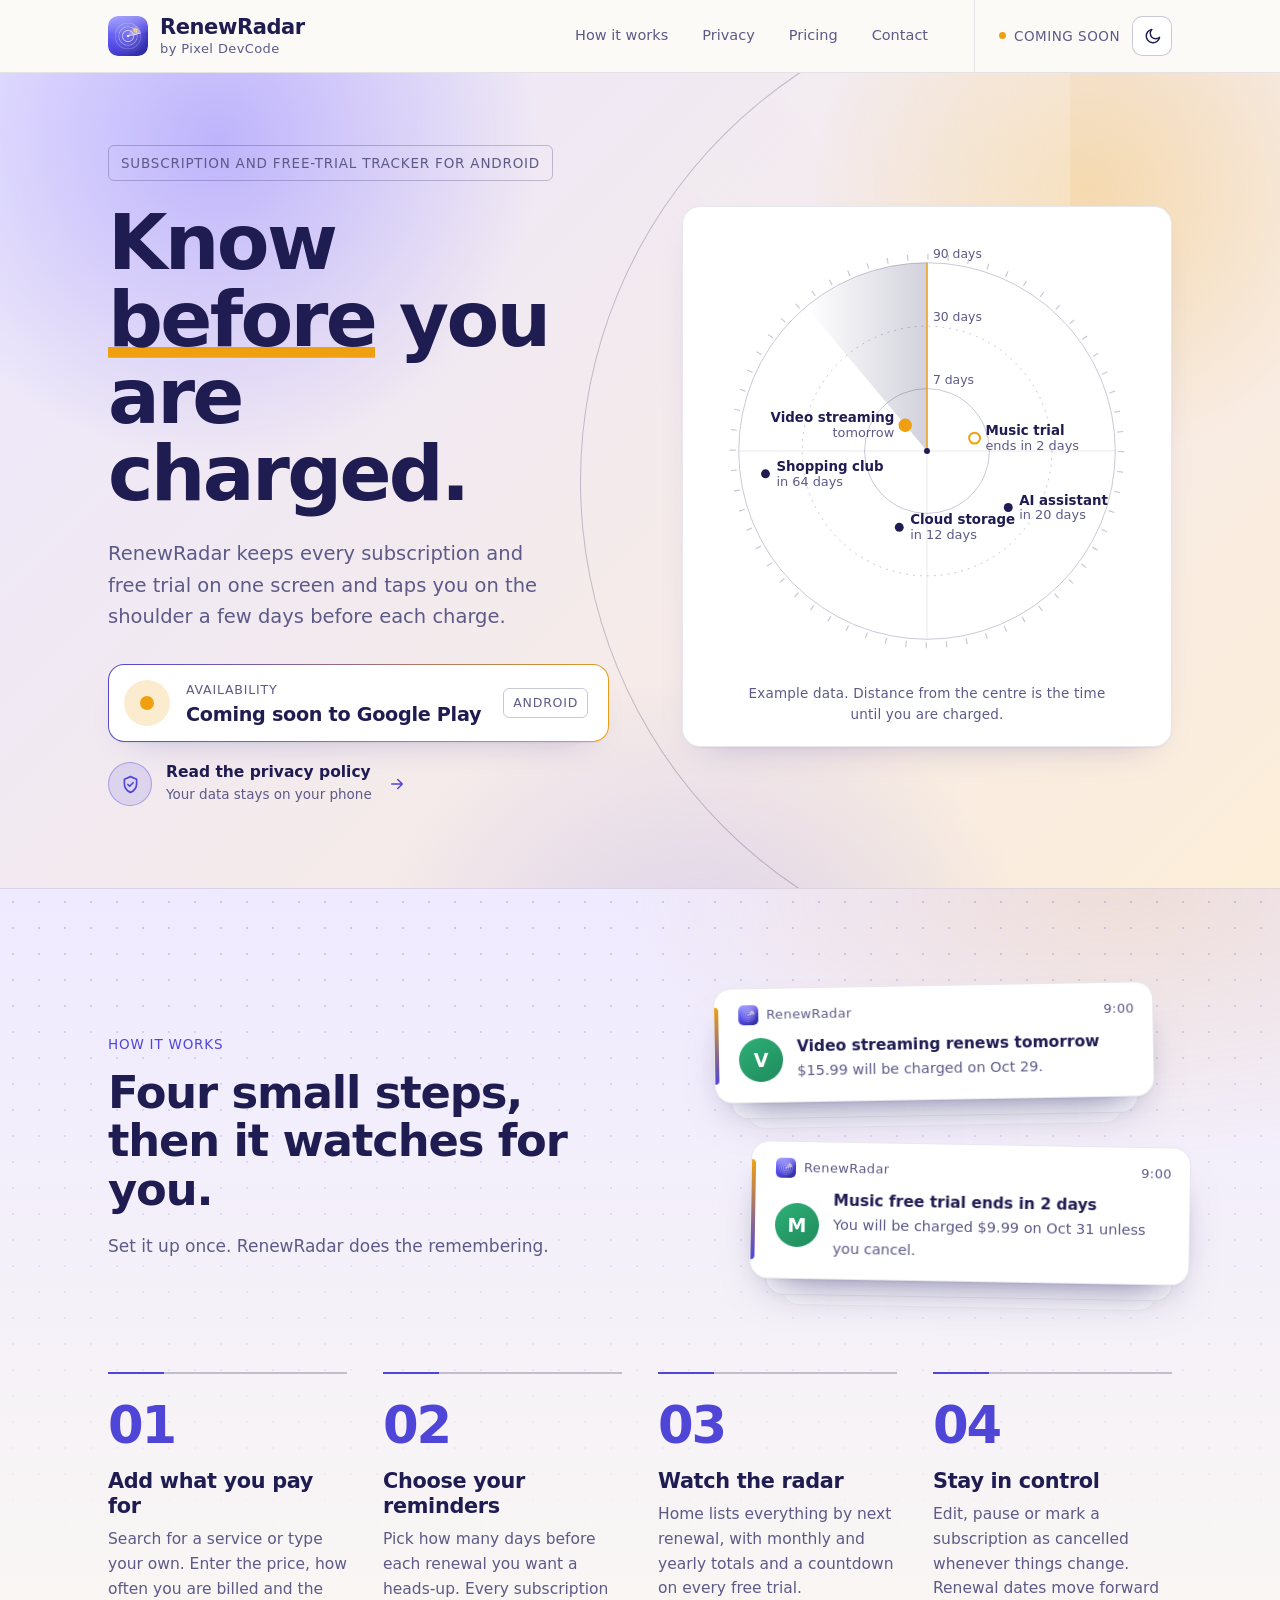
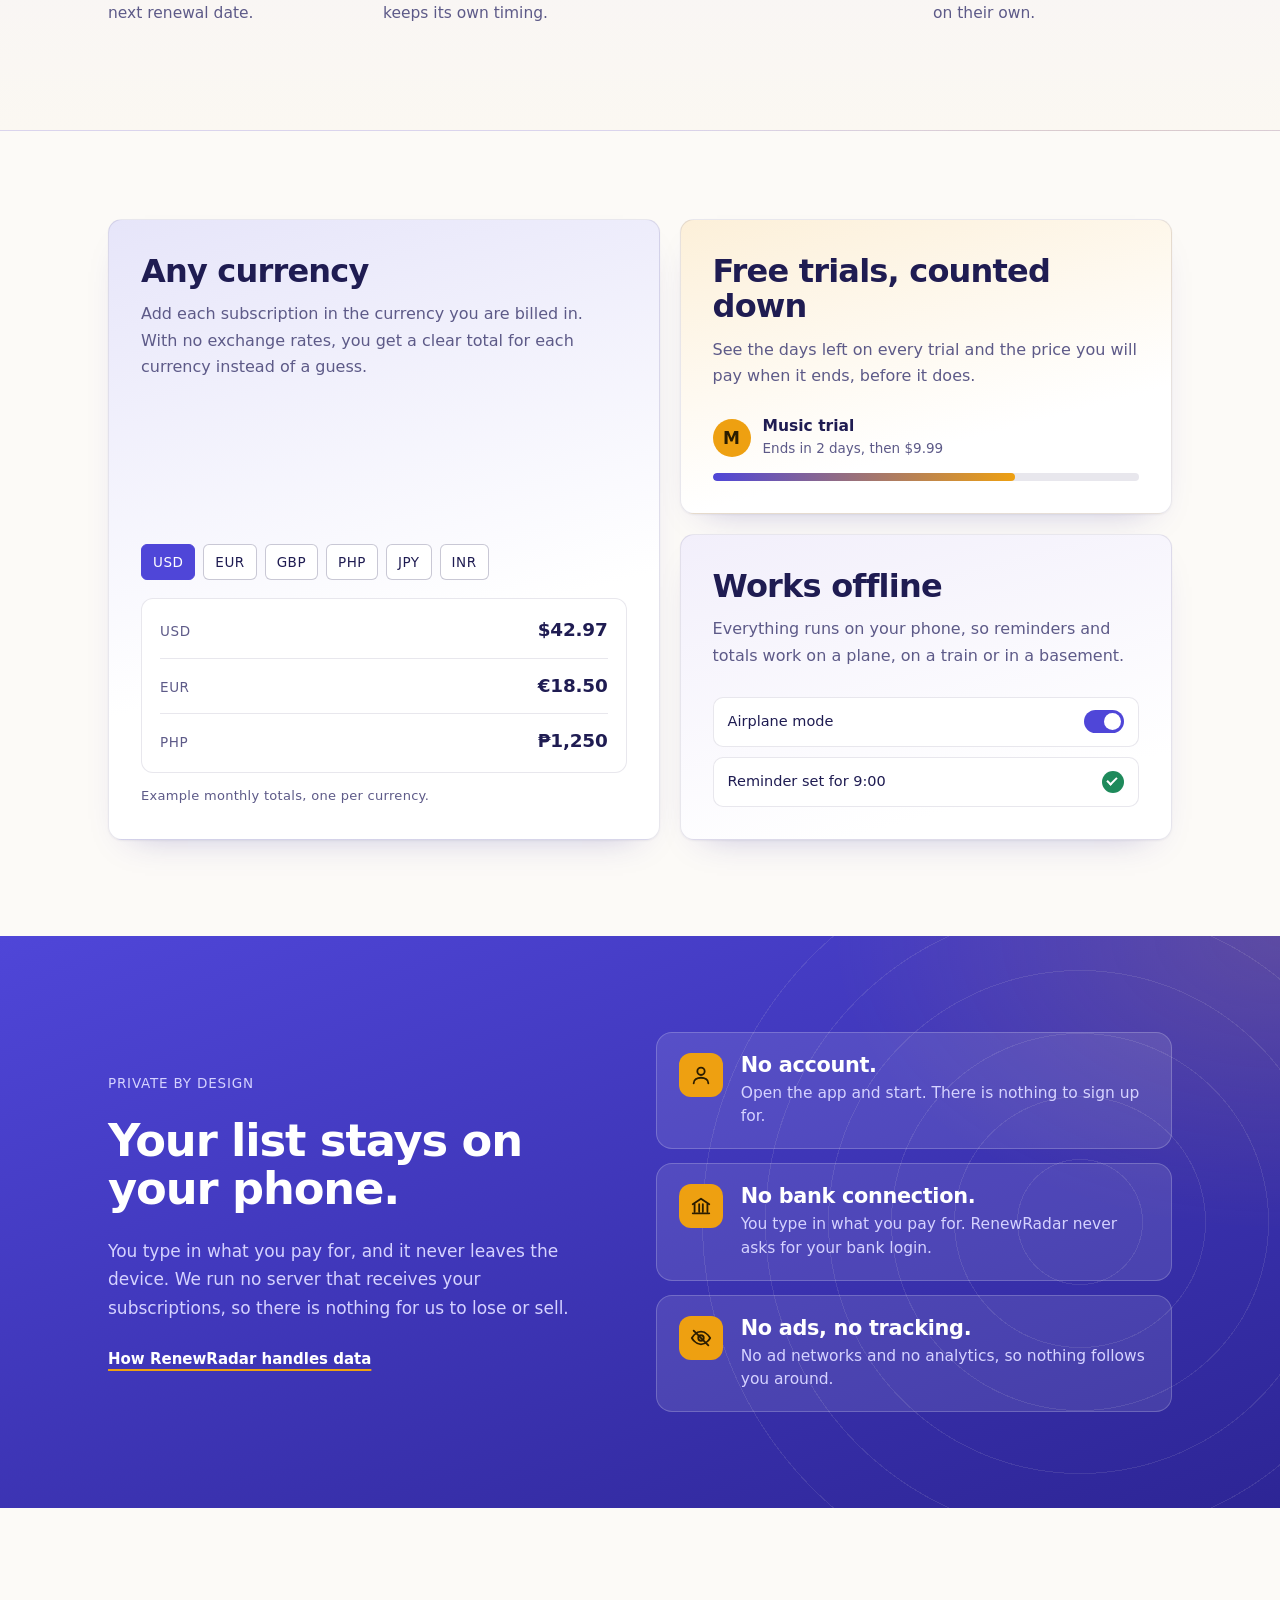
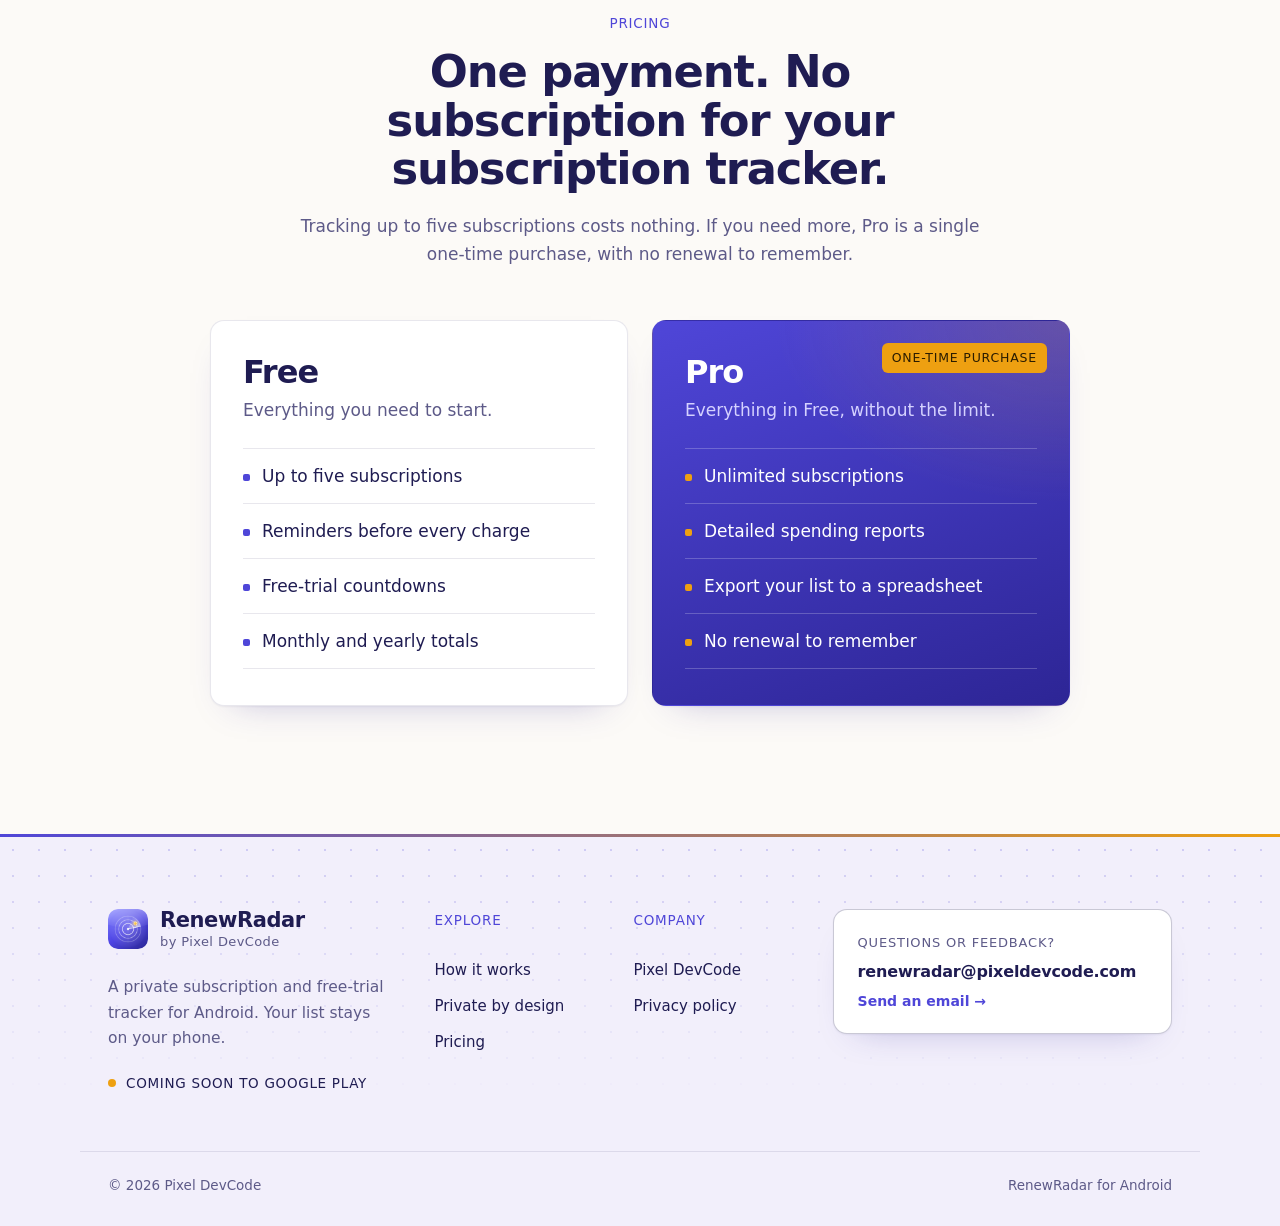
==== index.html @ b7d335cc "Fix mobile layout: shrinkable grid columns, header placement, section padding on phones Co-Authored-" ====
<!doctype html>
<html lang="en">
<head>
  <meta charset="utf-8">
  <meta name="viewport" content="width=device-width, initial-scale=1">
  <title>RenewRadar by Pixel DevCode: know before you are charged</title>
  <meta name="description" content="RenewRadar keeps every subscription and free trial on one screen and reminds you a few days before each charge. No account, no bank connection, no ads.">
  <meta name="theme-color" content="#fcfaf7" media="(prefers-color-scheme: light)">
  <meta name="theme-color" content="#0f0e2b" media="(prefers-color-scheme: dark)">
  <link rel="canonical" href="https://renewradar.pixeldevcode.com/">
  <meta property="og:type" content="website">
  <meta property="og:site_name" content="RenewRadar">
  <meta property="og:locale" content="en_US">
  <meta property="og:title" content="RenewRadar: know before you are charged">
  <meta property="og:description" content="A private subscription and free-trial tracker for Android. Reminders before every charge. No account, no bank connection, no ads.">
  <meta property="og:url" content="https://renewradar.pixeldevcode.com/">
  <meta property="og:image" content="https://renewradar.pixeldevcode.com/og-banner.png">
  <meta property="og:image:type" content="image/png">
  <meta property="og:image:width" content="1200">
  <meta property="og:image:height" content="630">
  <meta property="og:image:alt" content="RenewRadar by Pixel DevCode. Know before you are charged. A private subscription and free-trial tracker for Android.">
  <meta name="twitter:card" content="summary_large_image">
  <meta name="twitter:title" content="RenewRadar: know before you are charged">
  <meta name="twitter:description" content="A private subscription and free-trial tracker for Android. Reminders before every charge. No account, no bank connection, no ads.">
  <meta name="twitter:image" content="https://renewradar.pixeldevcode.com/og-banner.png">
  <meta name="twitter:image:alt" content="RenewRadar by Pixel DevCode. Know before you are charged. A private subscription and free-trial tracker for Android.">
  <link rel="icon" href="icon.png">
  <link rel="preload" href="fonts/bricolage-grotesque.woff2" as="font" type="font/woff2" crossorigin>
  <link rel="preload" href="fonts/inter.woff2" as="font" type="font/woff2" crossorigin>
  <script>try{var t=localStorage.getItem("rr-theme");if(t==="light"||t==="dark")document.documentElement.setAttribute("data-theme",t)}catch(e){}</script>
  <link rel="stylesheet" href="style.css?v=ca2c8fed">
</head>
<body>
  <a class="skip" href="#main">Skip to content</a>

  <header class="top">
    <div class="wrap bar">
      <a class="lockup" href="./" aria-label="RenewRadar by Pixel DevCode, home">
        <img src="icon.png" alt="" width="42" height="42">
        <span class="lockup-text">
          <span class="lockup-name">RenewRadar</span>
          <span class="lockup-by">by Pixel DevCode</span>
        </span>
      </a>
      <nav class="menu" aria-label="Main">
        <a href="#how">How it works</a>
        <a href="#private">Privacy</a>
        <a href="#pricing">Pricing</a>
        <a href="mailto:renewradar@pixeldevcode.com">Contact</a>
      </nav>
      <div class="bar-end">
        <span class="chip-soon"><i></i>Coming soon</span>
        <button class="theme-toggle" type="button" aria-label="Switch to dark theme" data-mode="light"><svg class="i-moon" viewBox="0 0 24 24" aria-hidden="true"><path d="M21 12.8A8.5 8.5 0 1 1 11.2 3 6.6 6.6 0 0 0 21 12.8z"/></svg><svg class="i-sun" viewBox="0 0 24 24" aria-hidden="true"><circle cx="12" cy="12" r="4"/><path d="M12 2v2M12 20v2M4.9 4.9l1.4 1.4M17.7 17.7l1.4 1.4M2 12h2M20 12h2M4.9 19.1l1.4-1.4M17.7 6.3l1.4-1.4"/></svg></button>
      </div>
    </div>
  </header>

  <main id="main">
    <div class="banner">
      <div class="aurora" aria-hidden="true"><i></i><i></i><i></i><i></i></div>
      <section class="hero wrap">
      <div class="hero-copy">
        <p class="eyebrow rise" style="--i:0">Subscription and free-trial tracker for Android</p>
        <h1 class="rise" style="--i:1">Know <span class="mark">before</span> you are charged.</h1>
        <p class="lede rise" style="--i:2">RenewRadar keeps every subscription and free trial on one screen and taps you on the shoulder a few days before each charge.</p>
        <div class="cta rise" style="--i:3">
          <div class="avail">
            <span class="beacon" aria-hidden="true"><i></i></span>
            <div>
              <p class="avail-label">Availability</p>
              <p class="avail-main">Coming soon to Google Play</p>
            </div>
            <span class="avail-os">Android</span>
          </div>
          <a class="policy-link" href="privacy.html"><span class="pl-ico" aria-hidden="true"><svg viewBox="0 0 24 24"><path d="M12 3l7 3v5c0 4.5-3 8.2-7 10-4-1.8-7-5.5-7-10V6l7-3z"/><path d="M9 12l2 2 4-4"/></svg></span><span class="pl-text"><b>Read the privacy policy</b><small>Your data stays on your phone</small></span><svg class="pl-go" viewBox="0 0 24 24" aria-hidden="true"><path d="M5 12h14M13 6l6 6-6 6"/></svg></a>
        </div>
      </div>
      <figure class="radar rise" style="--i:2">
        <svg viewBox="0 0 440 440" role="img" aria-label="A radar diagram with five example subscriptions. The closer a subscription sits to the centre, the sooner it is charged.">
          <defs>
            <linearGradient id="wedge" gradientUnits="userSpaceOnUse" x1="220" y1="100" x2="98" y2="100">
              <stop offset="0" class="wedge-a"/>
              <stop offset="1" class="wedge-b"/>
            </linearGradient>
          </defs>

          <circle class="ticks" cx="220" cy="220" r="196"/>
          <circle class="ring" cx="220" cy="220" r="190"/>
          <circle class="ring dash" cx="220" cy="220" r="126"/>
          <circle class="ring" cx="220" cy="220" r="63"/>
          <line class="axis" x1="220" y1="30" x2="220" y2="410"/>
          <line class="axis" x1="30" y1="220" x2="410" y2="220"/>

          <g aria-hidden="true">
            <text class="scale" x="226" y="152">7 days</text>
            <text class="scale" x="226" y="89">30 days</text>
            <text class="scale" x="226" y="25">90 days</text>
          </g>

          <g class="sweep" aria-hidden="true">
            <path d="M220 220 L220 30 A190 190 0 0 0 97.9 74.5 Z" fill="url(#wedge)"/>
            <line class="sweep-line" x1="220" y1="220" x2="220" y2="30"/>
          </g>

          <circle class="dot" cx="220" cy="220" r="3"/>

          <g aria-hidden="true">
            <circle class="halo" cx="198" cy="194" r="6"/>
            <circle class="dot hot" cx="198" cy="194" r="6"/>
            <text class="name" x="187" y="191" text-anchor="end">Video streaming</text>
            <text class="when" x="187" y="206" text-anchor="end">tomorrow</text>

            <circle class="dot trial" cx="268" cy="207" r="5.5"/>
            <text class="name" x="279" y="204">Music trial</text>
            <text class="when" x="279" y="219">ends in 2 days</text>

            <circle class="dot" cx="192" cy="297" r="4.5"/>
            <text class="name" x="203" y="294">Cloud storage</text>
            <text class="when" x="203" y="309">in 12 days</text>

            <circle class="dot" cx="302" cy="277" r="4.5"/>
            <text class="name" x="313" y="274">AI assistant</text>
            <text class="when" x="313" y="289">in 20 days</text>

            <circle class="dot" cx="57" cy="243" r="4.5"/>
            <text class="name" x="68" y="240">Shopping club</text>
            <text class="when" x="68" y="255">in 64 days</text>
          </g>
        </svg>
        <figcaption>Example data. Distance from the centre is the time until you are charged.</figcaption>
      </figure>
    </section>
    </div>

    <section id="how" class="how">
      <div class="wrap">
        <div class="how-head">
          <div class="how-copy">
          <p class="kicker">How it works</p>
          <h2>Four small steps, then it watches for you.</h2>
          <p class="how-sub">Set it up once. RenewRadar does the remembering.</p>
        </div>
          <div class="notif-stack">
            <div class="notif notif-left rise" style="--i:4" role="group" aria-label="Example reminder">
          <div class="n-back n-back-2" aria-hidden="true"></div>
          <div class="n-back n-back-1" aria-hidden="true"></div>
          <aside class="n-front">
            <div class="n-top"><img src="icon.png" alt="" width="20" height="20"><span>RenewRadar</span><span class="n-when">9:00</span></div>
            <div class="n-main">
              <span class="n-av" aria-hidden="true">V</span>
              <div>
                <p class="n-title">Video streaming renews tomorrow</p>
                <p class="n-body">$15.99 will be charged on Oct 29.</p>
              </div>
            </div>
          </aside>
        </div>
            <div class="notif notif-right rise" style="--i:5" role="group" aria-label="Example reminder">
          <div class="n-back n-back-2" aria-hidden="true"></div>
          <div class="n-back n-back-1" aria-hidden="true"></div>
          <aside class="n-front">
            <div class="n-top"><img src="icon.png" alt="" width="20" height="20"><span>RenewRadar</span><span class="n-when">9:00</span></div>
            <div class="n-main">
              <span class="n-av n-av-trial" aria-hidden="true">M</span>
              <div>
                <p class="n-title">Music free trial ends in 2 days</p>
                <p class="n-body">You will be charged $9.99 on Oct 31 unless you cancel.</p>
              </div>
            </div>
          </aside>
        </div>
          </div>
        </div>
        <ol class="stepper">
          <li>
            <span class="no">01</span>
            <h3>Add what you pay for</h3>
            <p>Search for a service or type your own. Enter the price, how often you are billed and the next renewal date.</p>
          </li>
          <li>
            <span class="no">02</span>
            <h3>Choose your reminders</h3>
            <p>Pick how many days before each renewal you want a heads-up. Every subscription keeps its own timing.</p>
          </li>
          <li>
            <span class="no">03</span>
            <h3>Watch the radar</h3>
            <p>Home lists everything by next renewal, with monthly and yearly totals and a countdown on every free trial.</p>
          </li>
          <li>
            <span class="no">04</span>
            <h3>Stay in control</h3>
            <p>Edit, pause or mark a subscription as cancelled whenever things change. Renewal dates move forward on their own.</p>
          </li>
        </ol>
      </div>
    </section>

    <section class="facts wrap" aria-label="Good to know">
      <article class="tile tile-currency">
        <h3>Any currency</h3>
        <p>Add each subscription in the currency you are billed in. With no exchange rates, you get a clear total for each currency instead of a guess.</p>
        <div class="vis" aria-hidden="true">
          <div class="chips"><span>USD</span><span>EUR</span><span>GBP</span><span>PHP</span><span>JPY</span><span>INR</span></div>
          <ul class="mini">
            <li><span>USD</span><b>$42.97</b></li>
            <li><span>EUR</span><b>&euro;18.50</b></li>
            <li><span>PHP</span><b>&#8369;1,250</b></li>
          </ul>
          <p class="cap">Example monthly totals, one per currency.</p>
        </div>
      </article>
      <article class="tile tile-trial">
        <h3>Free trials, counted down</h3>
        <p>See the days left on every trial and the price you will pay when it ends, before it does.</p>
        <div class="vis" aria-hidden="true">
          <div class="trial-row"><span class="initial">M</span><div><b>Music trial</b><small>Ends in 2 days, then $9.99</small></div></div>
          <div class="meter"><i style="--p:71%"></i></div>
        </div>
      </article>
      <article class="tile tile-offline">
        <h3>Works offline</h3>
        <p>Everything runs on your phone, so reminders and totals work on a plane, on a train or in a basement.</p>
        <div class="vis" aria-hidden="true">
          <div class="toggle-row"><span>Airplane mode</span><i class="switch"></i></div>
          <div class="toggle-row"><span>Reminder set for 9:00</span><i class="tick"></i></div>
        </div>
      </article>
    </section>

    <section id="private" class="band">
      <div class="wrap band-grid">
        <div class="band-copy">
          <p class="kicker">Private by design</p>
          <h2>Your list stays on your phone.</h2>
          <p>You type in what you pay for, and it never leaves the device. We run no server that receives your subscriptions, so there is nothing for us to lose or sell.</p>
          <a class="text-link" href="privacy.html">How RenewRadar handles data</a>
        </div>
        <ul class="nos">
          <li>
            <span class="ico" aria-hidden="true"><svg viewBox="0 0 24 24"><circle cx="12" cy="8" r="4"/><path d="M4 21c0-4 4-6 8-6s8 2 8 6"/></svg></span>
            <div><strong>No account.</strong><span>Open the app and start. There is nothing to sign up for.</span></div>
          </li>
          <li>
            <span class="ico" aria-hidden="true"><svg viewBox="0 0 24 24"><path d="M3 10l9-6 9 6"/><path d="M5 10v8M10 10v8M14 10v8M19 10v8M3 20h18"/></svg></span>
            <div><strong>No bank connection.</strong><span>You type in what you pay for. RenewRadar never asks for your bank login.</span></div>
          </li>
          <li>
            <span class="ico" aria-hidden="true"><svg viewBox="0 0 24 24"><path d="M2 12s4-7 10-7 10 7 10 7-4 7-10 7S2 12 2 12z"/><circle cx="12" cy="12" r="3"/><path d="M4 4l16 16"/></svg></span>
            <div><strong>No ads, no tracking.</strong><span>No ad networks and no analytics, so nothing follows you around.</span></div>
          </li>
        </ul>
      </div>
    </section>


    <section id="pricing" class="pricing wrap">
      <div class="pricing-head">
        <p class="kicker">Pricing</p>
        <h2>One payment. No subscription for your subscription tracker.</h2>
        <p>Tracking up to five subscriptions costs nothing. If you need more, Pro is a single one-time purchase, with no renewal to remember.</p>
      </div>
      <div class="plans">
        <article class="plan">
          <p class="plan-name">Free</p>
          <p class="plan-line">Everything you need to start.</p>
          <ul>
            <li>Up to five subscriptions</li>
            <li>Reminders before every charge</li>
            <li>Free-trial countdowns</li>
            <li>Monthly and yearly totals</li>
          </ul>
        </article>
        <article class="plan plan-pro">
          <span class="tag">One-time purchase</span>
          <p class="plan-name">Pro</p>
          <p class="plan-line">Everything in Free, without the limit.</p>
          <ul>
            <li>Unlimited subscriptions</li>
            <li>Detailed spending reports</li>
            <li>Export your list to a spreadsheet</li>
            <li>No renewal to remember</li>
          </ul>
        </article>
      </div>
    </section>
  </main>

  <footer class="foot">
    <div class="wrap foot-grid">
      <div class="foot-brand">
        <a class="lockup" href="./" aria-label="RenewRadar by Pixel DevCode, home">
          <img src="icon.png" alt="" width="42" height="42">
          <span class="lockup-text">
            <span class="lockup-name">RenewRadar</span>
            <span class="lockup-by">by Pixel DevCode</span>
          </span>
        </a>
        <p>A private subscription and free-trial tracker for Android. Your list stays on your phone.</p>
        <span class="foot-status"><i></i>Coming soon to Google Play</span>
      </div>
      <nav aria-label="Explore">
        <p class="foot-h">Explore</p>
        <a href="#how">How it works</a>
        <a href="#private">Private by design</a>
        <a href="#pricing">Pricing</a>
      </nav>
      <nav aria-label="Company">
        <p class="foot-h">Company</p>
        <a href="https://pixeldevcode.com">Pixel DevCode</a>
        <a href="privacy.html">Privacy policy</a>
      </nav>
      <a class="foot-card" href="mailto:renewradar@pixeldevcode.com">
        <span class="fc-label">Questions or feedback?</span>
        <span class="fc-mail">renewradar@pixeldevcode.com</span>
        <span class="fc-go">Send an email &rarr;</span>
      </a>
    </div>
    <div class="wrap foot-base">
      <span class="copy">&copy; 2026 <a href="https://pixeldevcode.com">Pixel DevCode</a></span>
      <span class="copy">RenewRadar for Android</span>
    </div>
  </footer>
  <script src="theme.js?v=a41bbf40" defer></script>
</body>
</html>
---- style.css ----
@font-face {
  font-family: 'Bricolage Grotesque';
  src: url('fonts/bricolage-grotesque.woff2') format('woff2');
  font-weight: 200 800;
  font-style: normal;
  font-display: swap;
}

@font-face {
  font-family: 'Inter';
  src: url('fonts/inter.woff2') format('woff2');
  font-weight: 100 900;
  font-style: normal;
  font-display: swap;
}

/* Light is the default. Dark follows the system unless the visitor picks a theme. */
:root {
  color-scheme: light;
  --paper: #fcfaf7;
  --paper-2: #f2effb;
  --card: #ffffff;
  --ink: #1f1c52;
  --ink-2: #5d5a88;
  --rule: rgba(31, 28, 82, 0.1);
  --rule-strong: rgba(31, 28, 82, 0.24);
  --brand: #4f46d8;
  --brand-ink: #ffffff;
  --blip: #eea011;
  --hero-a: #ebe7ff;
  --hero-b: #fdeed9;
  --how-a: #efeaff;
  --how-b: #fbf8f2;
  --how-dot: rgba(79, 70, 216, 0.22);
  --how-glow: rgba(238, 160, 17, 0.16);
  --foot-a: #f1edff;
  --foot-b: #ffe6c4;
  --foot-ink: #1f1c52;
  --foot-muted: #5d5a88;
  --foot-rule: rgba(31, 28, 82, 0.18);
  --foot-ring: rgba(31, 28, 82, 0.08);
  --foot-glow: rgba(238, 160, 17, 0.22);
  --band-a: #4f46d8;
  --band-b: #2d2595;
  --band-ink: #ffffff;
  --band-muted: #d5d2ff;
  --shadow: 0 1px 2px rgba(28, 26, 79, 0.05), 0 16px 36px -24px rgba(45, 37, 149, 0.35);

  --display: 'Bricolage Grotesque', 'Segoe UI', system-ui, sans-serif;
  --sans: 'Inter', 'Segoe UI', system-ui, sans-serif;
  --mono: 'Inter', 'Segoe UI', system-ui, sans-serif;
  --code: ui-monospace, 'SFMono-Regular', Menlo, Consolas, monospace;
}

:root[data-theme='dark'] {
  color-scheme: dark;
  --paper: #0f0e2b;
  --paper-2: #151338;
  --card: #1a1850;
  --ink: #eeedff;
  --ink-2: #b4b2e0;
  --rule: rgba(238, 237, 255, 0.12);
  --rule-strong: rgba(238, 237, 255, 0.3);
  --brand: #9a91ff;
  --brand-ink: #13104f;
  --blip: #f3b230;
  --hero-a: #1d1a73;
  --hero-b: #0f0d45;
  --how-a: #1a1760;
  --how-b: #110f38;
  --how-dot: rgba(154, 145, 255, 0.24);
  --how-glow: rgba(243, 178, 48, 0.12);
  --foot-a: #14114a;
  --foot-b: #0a0926;
  --foot-ink: #ffffff;
  --foot-muted: #cfccfb;
  --foot-rule: rgba(255, 255, 255, 0.2);
  --foot-ring: rgba(255, 255, 255, 0.07);
  --foot-glow: rgba(154, 145, 255, 0.2);
  --band-a: #3f35c4;
  --band-b: #1a1468;
  --band-ink: #ffffff;
  --band-muted: #cfccfb;
  --shadow: 0 1px 2px rgba(0, 0, 0, 0.3), 0 16px 36px -24px rgba(0, 0, 0, 0.7);
}

@media (prefers-color-scheme: dark) {
  :root:not([data-theme='light']) {
    color-scheme: dark;
    --paper: #0f0e2b;
    --paper-2: #151338;
    --card: #1a1850;
    --ink: #eeedff;
    --ink-2: #b4b2e0;
    --rule: rgba(238, 237, 255, 0.12);
    --rule-strong: rgba(238, 237, 255, 0.3);
    --brand: #9a91ff;
    --brand-ink: #13104f;
    --blip: #f3b230;
    --hero-a: #1d1a73;
    --hero-b: #0f0d45;
    --how-a: #1a1760;
  --how-b: #110f38;
  --how-dot: rgba(154, 145, 255, 0.24);
  --how-glow: rgba(243, 178, 48, 0.12);
  --foot-a: #14114a;
  --foot-b: #0a0926;
  --foot-ink: #ffffff;
  --foot-muted: #cfccfb;
  --foot-rule: rgba(255, 255, 255, 0.2);
  --foot-ring: rgba(255, 255, 255, 0.07);
  --foot-glow: rgba(154, 145, 255, 0.2);
    --band-a: #3f35c4;
    --band-b: #1a1468;
    --band-ink: #ffffff;
    --band-muted: #cfccfb;
    --shadow: 0 1px 2px rgba(0, 0, 0, 0.3), 0 16px 36px -24px rgba(0, 0, 0, 0.7);
  }
}

*,
*::before,
*::after {
  box-sizing: border-box;
}

html {
  -webkit-text-size-adjust: 100%;
  scroll-behavior: smooth;
  scroll-padding-top: 84px;
}

body {
  margin: 0;
  background: var(--paper);
  color: var(--ink);
  font-family: var(--sans);
  font-size: 17px;
  line-height: 1.65;
  -webkit-font-smoothing: antialiased;
  overflow-x: clip;
  transition: background-color 0.3s ease, color 0.3s ease;
}

a {
  color: inherit;
}

img {
  max-width: 100%;
  display: block;
}

.skip {
  position: absolute;
  left: 12px;
  top: -60px;
  z-index: 200;
  background: var(--ink);
  color: var(--paper);
  padding: 10px 16px;
  border-radius: 6px;
  text-decoration: none;
}

.skip:focus {
  top: 12px;
}

:focus-visible {
  outline: 2px solid var(--blip);
  outline-offset: 3px;
  border-radius: 4px;
}

.wrap {
  width: 100%;
  max-width: 1120px;
  margin: 0 auto;
  padding: 0 28px;
}

/* Header: logo on the left, tab-style menu and actions on the right. */
.top {
  position: sticky;
  top: 0;
  z-index: 50;
  background: color-mix(in srgb, var(--paper) 90%, transparent);
  -webkit-backdrop-filter: blur(12px);
  backdrop-filter: blur(12px);
  border-bottom: 1px solid var(--rule);
}

.bar {
  display: grid;
  grid-template-columns: auto 1fr auto;
  align-items: stretch;
  gap: 32px;
  min-height: 72px;
}

.lockup {
  display: inline-flex;
  align-items: center;
  gap: 12px;
  text-decoration: none;
}

.lockup img {
  width: 40px;
  height: 40px;
  border-radius: 10px;
}

.lockup-text {
  display: flex;
  flex-direction: column;
  line-height: 1.1;
}

.lockup-name {
  font-family: var(--display);
  font-weight: 700;
  font-size: 21px;
  letter-spacing: -0.02em;
}

.lockup-by {
  font-family: var(--mono);
  font-weight: 500;
  font-size: 13px;
  letter-spacing: 0.4px;
  color: var(--ink-2);
  margin-top: 3px;
}

.menu {
  display: flex;
  align-items: stretch;
  justify-content: flex-end;
  gap: 6px;
}

.menu a {
  position: relative;
  display: flex;
  align-items: center;
  padding: 0 14px;
  font-size: 14.5px;
  font-weight: 500;
  color: var(--ink-2);
  text-decoration: none;
  transition: color 0.2s ease;
}

.menu a::after {
  content: '';
  position: absolute;
  left: 14px;
  right: 14px;
  bottom: -1px;
  height: 3px;
  background: var(--brand);
  transform: scaleX(0);
  transform-origin: left;
  transition: transform 0.25s ease;
}

.menu a:hover,
.menu a:focus-visible,
.menu a[aria-current='page'] {
  color: var(--ink);
}

.menu a:hover::after,
.menu a:focus-visible::after,
.menu a[aria-current='page']::after {
  transform: scaleX(1);
}

.bar-end {
  display: flex;
  align-items: center;
  gap: 12px;
  padding-left: 24px;
  border-left: 1px solid var(--rule);
}

.chip-soon {
  display: inline-flex;
  align-items: center;
  gap: 8px;
  font-family: var(--mono);
  font-size: 13.5px;
  font-weight: 500;
  letter-spacing: 0.5px;
  text-transform: uppercase;
  color: var(--ink-2);
  cursor: default;
  user-select: none;
}

.chip-soon i {
  width: 7px;
  height: 7px;
  border-radius: 50%;
  background: var(--blip);
  box-shadow: 0 0 0 0 var(--blip);
  animation: ping 2.4s ease-out infinite;
}

.theme-toggle {
  flex: none;
  width: 40px;
  height: 40px;
  display: grid;
  place-items: center;
  padding: 0;
  border: 1px solid var(--rule-strong);
  border-radius: 10px;
  background: var(--card);
  color: var(--ink);
  cursor: pointer;
  transition: border-color 0.2s ease, color 0.2s ease;
}

.theme-toggle:hover {
  border-color: var(--brand);
  color: var(--brand);
}

.theme-toggle svg {
  width: 19px;
  height: 19px;
  fill: none;
  stroke: currentColor;
  stroke-width: 1.8;
  stroke-linecap: round;
  stroke-linejoin: round;
}

.theme-toggle .i-sun,
.theme-toggle[data-mode='dark'] .i-moon {
  display: none;
}

.theme-toggle[data-mode='dark'] .i-sun {
  display: block;
}

/* Hero: a full-width banner with a slow aurora and radar sweep behind it. */
.banner {
  position: relative;
  isolation: isolate;
  overflow: hidden;
  background: linear-gradient(135deg, var(--hero-a), var(--hero-b));
  border-bottom: 1px solid var(--rule);
}

.aurora {
  position: absolute;
  inset: 0;
  z-index: -1;
  pointer-events: none;
}

.aurora i {
  position: absolute;
  border-radius: 50%;
  will-change: transform;
}

.aurora i:nth-child(1) {
  width: min(54vw, 760px);
  height: min(54vw, 760px);
  left: -10%;
  top: -34%;
  background: radial-gradient(circle, rgba(124, 108, 255, 0.42), transparent 66%);
  animation: drift-a 28s ease-in-out infinite alternate;
}

.aurora i:nth-child(2) {
  width: min(46vw, 640px);
  height: min(46vw, 640px);
  right: -8%;
  top: -22%;
  background: radial-gradient(circle, rgba(245, 178, 42, 0.3), transparent 66%);
  animation: drift-b 32s ease-in-out infinite alternate;
}

.aurora i:nth-child(3) {
  width: min(58vw, 820px);
  height: min(58vw, 820px);
  left: 26%;
  bottom: -62%;
  background: radial-gradient(circle, rgba(168, 162, 250, 0.4), transparent 66%);
  animation: drift-c 36s ease-in-out infinite alternate;
}

.aurora i:nth-child(4) {
  width: 980px;
  height: 980px;
  right: -280px;
  top: 50%;
  margin-top: -490px;
  border: 1px solid var(--rule-strong);
  background: conic-gradient(from 0deg, transparent 0 292deg, rgba(255, 255, 255, 0.2) 360deg);
  animation: spin 24s linear infinite;
}

.hero {
  display: grid;
  grid-template-columns: minmax(0, 1.02fr) minmax(0, 0.98fr);
  gap: 64px;
  align-items: center;
  padding-top: 72px;
  padding-bottom: 80px;
}

.hero .cta {
  margin-bottom: 0;
}

.hero .radar {
  width: 100%;
  max-width: 520px;
  justify-self: end;
  padding: 26px 26px 22px;
}

.n-av-trial {
  background: linear-gradient(145deg, #f7c04a, #e69a12);
  color: #2a1c00;
}

.eyebrow {
  display: inline-block;
  font-family: var(--mono);
  font-weight: 500;
  font-size: 13.5px;
  letter-spacing: 0.8px;
  text-transform: uppercase;
  color: var(--ink-2);
  border: 1px solid var(--rule-strong);
  border-radius: 6px;
  padding: 6px 12px;
  margin: 0 0 24px;
}

h1 {
  font-family: var(--display);
  font-weight: 800;
  font-size: clamp(2.7rem, 6.2vw, 4.8rem);
  line-height: 1;
  letter-spacing: -0.035em;
  margin: 0 0 26px;
}

.mark {
  background-image: linear-gradient(var(--blip), var(--blip));
  background-size: 100% 0.14em;
  background-position: 0 92%;
  background-repeat: no-repeat;
}

.lede {
  font-size: 19.5px;
  line-height: 1.6;
  color: var(--ink-2);
  max-width: 36ch;
  margin: 0 0 32px;
}

.cta {
  display: flex;
  flex-direction: column;
  align-items: flex-start;
  gap: 18px;
  margin-bottom: 40px;
}

.avail {
  position: relative;
  display: flex;
  align-items: center;
  gap: 16px;
  padding: 15px 20px 15px 15px;
  border: 1.5px solid transparent;
  border-radius: 16px;
  background-image: linear-gradient(var(--card), var(--card)), linear-gradient(120deg, var(--brand), var(--blip));
  background-origin: border-box;
  background-clip: padding-box, border-box;
  box-shadow: var(--shadow);
  cursor: default;
  user-select: none;
}

.beacon {
  position: relative;
  flex: none;
  width: 46px;
  height: 46px;
  display: grid;
  place-items: center;
  border-radius: 50%;
  background: color-mix(in srgb, var(--blip) 20%, transparent);
}

.beacon::after {
  content: '';
  position: absolute;
  inset: 0;
  border-radius: 50%;
  border: 1.5px solid var(--blip);
  opacity: 0;
  animation: beacon 2.6s ease-out infinite;
}

.beacon i {
  width: 14px;
  height: 14px;
  border-radius: 50%;
  background: var(--blip);
}

.avail-label {
  margin: 0;
  font-family: var(--mono);
  font-weight: 500;
  font-size: 12.5px;
  letter-spacing: 0.8px;
  text-transform: uppercase;
  color: var(--ink-2);
}

.avail-main {
  margin: 2px 0 0;
  font-family: var(--display);
  font-weight: 700;
  font-size: 1.2rem;
  letter-spacing: -0.015em;
  line-height: 1.2;
}

.avail-os {
  margin-left: 6px;
  font-family: var(--mono);
  font-weight: 500;
  font-size: 12.5px;
  letter-spacing: 0.8px;
  text-transform: uppercase;
  color: var(--ink-2);
  padding: 4px 9px;
  border: 1px solid var(--rule-strong);
  border-radius: 6px;
}



.text-link {
  font-weight: 600;
  font-size: 15px;
  text-decoration: underline;
  text-decoration-color: var(--rule-strong);
  text-underline-offset: 5px;
  text-decoration-thickness: 1.5px;
}

.text-link:hover {
  text-decoration-color: var(--blip);
}




.notif {
  position: relative;
  max-width: 420px;
  padding-bottom: 26px;
  transform: rotate(-1deg);
}

.n-back {
  position: absolute;
  left: 0;
  right: 0;
  border: 1px solid var(--rule);
  border-radius: 18px;
  background: var(--card);
}

.n-back-1 {
  top: 16px;
  bottom: 10px;
  margin: 0 16px;
  opacity: 0.8;
}

.n-back-2 {
  top: 30px;
  bottom: 0;
  margin: 0 32px;
  opacity: 0.5;
}

.n-front {
  position: relative;
  z-index: 1;
  padding: 15px 18px 18px 24px;
  border: 1px solid var(--rule);
  border-radius: 18px;
  background: var(--card);
  box-shadow: 0 24px 48px -26px rgba(31, 28, 82, 0.55), var(--shadow);
  animation: float 7s ease-in-out infinite;
}

.n-front::before {
  content: '';
  position: absolute;
  left: 0;
  top: 18px;
  bottom: 18px;
  width: 4px;
  border-radius: 0 4px 4px 0;
  background: linear-gradient(180deg, var(--blip), var(--brand));
}

.n-top {
  display: flex;
  align-items: center;
  gap: 8px;
  margin-bottom: 12px;
  font-family: var(--mono);
  font-weight: 500;
  font-size: 13px;
  letter-spacing: 0.4px;
  color: var(--ink-2);
}

.n-top img {
  width: 20px;
  height: 20px;
  border-radius: 5px;
}

.n-when {
  margin-left: auto;
}

.n-main {
  display: flex;
  gap: 14px;
  align-items: center;
}

.n-av {
  flex: none;
  width: 44px;
  height: 44px;
  display: grid;
  place-items: center;
  border-radius: 50%;
  background: linear-gradient(145deg, #2fb078, #1e8a5b);
  color: #ffffff;
  font-family: var(--display);
  font-weight: 800;
  font-size: 19px;
}

.n-main p {
  margin: 0;
}

.n-title {
  font-weight: 650;
  font-size: 15.5px;
  line-height: 1.3;
}

.n-body {
  margin-top: 2px !important;
  font-size: 14.5px;
  color: var(--ink-2);
}











/* Radar */
.radar {
  margin: 0;
  background: var(--card);
  border: 1px solid var(--rule);
  border-radius: 18px;
  padding: 22px 22px 18px;
  box-shadow: var(--shadow);
}

.radar svg {
  width: 100%;
  height: auto;
  display: block;
  overflow: visible;
}

.radar .ring {
  fill: none;
  stroke: var(--rule-strong);
  stroke-width: 1;
}

.radar .ring.dash {
  stroke-dasharray: 2 5;
}

.radar .axis {
  stroke: var(--rule);
  stroke-width: 1;
}

.radar .ticks {
  fill: none;
  stroke: var(--rule-strong);
  stroke-width: 6;
  stroke-dasharray: 1.2 19.325;
}

.radar .scale {
  font-family: var(--mono);
  font-weight: 500;
  font-size: 12.5px;
  fill: var(--ink-2);
}

.radar .sweep {
  transform-origin: 220px 220px;
  animation: sweep 10s linear infinite;
}

.radar .sweep-line {
  stroke: var(--blip);
  stroke-width: 1.5;
}

.radar .wedge-a {
  stop-color: var(--ink);
  stop-opacity: 0.2;
}

.radar .wedge-b {
  stop-color: var(--ink);
  stop-opacity: 0;
}

.radar .dot {
  fill: var(--ink);
}

.radar .dot.hot {
  fill: var(--blip);
}

.radar .dot.trial {
  fill: var(--card);
  stroke: var(--blip);
  stroke-width: 2;
}

.radar .halo {
  fill: none;
  stroke: var(--blip);
  stroke-width: 1.5;
  transform-box: fill-box;
  transform-origin: center;
  animation: halo 2.6s ease-out infinite;
}

.radar .name {
  font-family: var(--sans);
  font-weight: 600;
  font-size: 13.5px;
  fill: var(--ink);
}

.radar .when {
  font-family: var(--mono);
  font-weight: 500;
  font-size: 13px;
  fill: var(--ink-2);
}

.radar figcaption {
  font-family: var(--mono);
  font-weight: 500;
  font-size: 13.5px;
  line-height: 1.5;
  letter-spacing: 0.2px;
  color: var(--ink-2);
  max-width: 44ch;
  margin: 14px auto 0;
  text-align: center;
}

/* Shared section type */
section h2 {
  font-family: var(--display);
  font-weight: 700;
  font-size: clamp(1.9rem, 3.8vw, 2.8rem);
  line-height: 1.08;
  letter-spacing: -0.025em;
  margin: 0;
}

.kicker {
  font-family: var(--mono);
  font-weight: 500;
  font-size: 13.5px;
  letter-spacing: 0.8px;
  text-transform: uppercase;
  color: var(--brand);
  margin: 0 0 14px;
}

/* How it works: a full-width band with four columns on a single rule. */
.how {
  position: relative;
  isolation: isolate;
  padding: 96px 0 104px;
  border-bottom: 1px solid var(--rule);
  background:
    radial-gradient(720px 380px at 88% 0%, var(--how-glow), transparent 70%),
    linear-gradient(180deg, var(--how-a), var(--how-b));
}

.how::before {
  content: '';
  position: absolute;
  inset: 0;
  z-index: -1;
  pointer-events: none;
  background-image: radial-gradient(var(--how-dot) 1.1px, transparent 1.5px);
  background-size: 26px 26px;
  -webkit-mask-image: linear-gradient(180deg, #000 0%, transparent 82%);
  mask-image: linear-gradient(180deg, #000 0%, transparent 82%);
}

.how-head {
  display: grid;
  grid-template-columns: minmax(0, 1fr) minmax(0, 440px);
  gap: 56px;
  align-items: center;
  margin-bottom: 64px;
}

.how-head h2 {
  max-width: 16ch;
}

.notif-stack {
  display: flex;
  flex-direction: column;
  gap: 18px;
}

.notif-stack .notif {
  position: relative;
  width: 100%;
  max-width: none;
}

.notif-stack .notif-left {
  transform: translateX(-18px) rotate(-1deg);
}

.notif-stack .notif-right {
  transform: translateX(18px) rotate(1deg);
}

.how-sub {
  color: var(--ink-2);
  margin: 18px 0 0;
}

.stepper {
  list-style: none;
  margin: 0;
  padding: 0;
  display: grid;
  grid-template-columns: repeat(4, minmax(0, 1fr));
  gap: 0 36px;
}

.stepper li {
  position: relative;
  padding-top: 26px;
  border-top: 2px solid var(--rule-strong);
}

.stepper li::before {
  content: '';
  position: absolute;
  left: 0;
  top: -2px;
  width: 56px;
  height: 2px;
  background: var(--brand);
}

.stepper .no {
  display: block;
  font-family: var(--display);
  font-weight: 800;
  font-size: 3.2rem;
  line-height: 1;
  letter-spacing: -0.04em;
  color: var(--brand);
  margin-bottom: 18px;
}

.stepper h3 {
  font-family: var(--display);
  font-weight: 650;
  font-size: 1.3rem;
  line-height: 1.2;
  letter-spacing: -0.015em;
  margin: 0 0 8px;
}

.stepper p {
  margin: 0;
  color: var(--ink-2);
  font-size: 15.5px;
  line-height: 1.6;
}

/* Good to know: one tall tile and two stacked tiles, each with a small example. */
.facts {
  display: grid;
  grid-template-columns: minmax(0, 1.12fr) minmax(0, 1fr);
  gap: 20px;
  padding-top: 88px;
  padding-bottom: 96px;
}

.tile {
  display: flex;
  flex-direction: column;
  padding: 34px 32px 32px;
  border: 1px solid var(--rule);
  border-radius: 14px;
  background: var(--card);
  box-shadow: var(--shadow);
}

.tile-currency {
  grid-row: span 2;
  background: linear-gradient(165deg, color-mix(in srgb, var(--brand) 14%, var(--card)), var(--card) 65%);
}

.tile-trial {
  background: linear-gradient(165deg, color-mix(in srgb, var(--blip) 16%, var(--card)), var(--card) 70%);
}

.tile-offline {
  background: linear-gradient(165deg, var(--paper-2), var(--card) 80%);
}

.tile h3 {
  font-family: var(--display);
  font-weight: 700;
  font-size: clamp(1.5rem, 2.8vw, 2rem);
  letter-spacing: -0.025em;
  line-height: 1.1;
  margin: 0 0 12px;
}

.tile > p {
  margin: 0;
  color: var(--ink-2);
  font-size: 16px;
  max-width: 44ch;
}

.vis {
  margin-top: auto;
  padding-top: 28px;
}

.chips {
  display: flex;
  flex-wrap: wrap;
  gap: 8px;
  margin-bottom: 18px;
}

.chips span {
  font-family: var(--mono);
  font-size: 13.5px;
  font-weight: 500;
  letter-spacing: 0.5px;
  padding: 6px 11px;
  border: 1px solid var(--rule-strong);
  border-radius: 6px;
  background: var(--card);
}

.chips span:first-child {
  background: var(--brand);
  border-color: var(--brand);
  color: var(--brand-ink);
}

.mini {
  list-style: none;
  margin: 0;
  padding: 4px 18px;
  background: var(--card);
  border: 1px solid var(--rule);
  border-radius: 12px;
}

.mini li {
  display: flex;
  justify-content: space-between;
  align-items: baseline;
  padding: 12px 0;
  border-bottom: 1px solid var(--rule);
  font-size: 15px;
}

.mini li:last-child {
  border-bottom: 0;
}

.mini span {
  font-family: var(--mono);
  font-weight: 500;
  font-size: 13.5px;
  letter-spacing: 0.6px;
  color: var(--ink-2);
}

.mini b {
  font-family: var(--display);
  font-weight: 700;
  font-size: 1.15rem;
  letter-spacing: -0.01em;
}

.cap {
  font-family: var(--mono);
  font-weight: 500;
  font-size: 13px;
  letter-spacing: 0.3px;
  color: var(--ink-2);
  margin: 12px 0 0;
}

.trial-row {
  display: flex;
  align-items: center;
  gap: 12px;
  margin-bottom: 14px;
}

.trial-row .initial {
  flex: none;
  width: 38px;
  height: 38px;
  display: grid;
  place-items: center;
  border-radius: 50%;
  background: var(--blip);
  color: #2a1c00;
  font-weight: 700;
}

.trial-row b {
  display: block;
  font-size: 15.5px;
  line-height: 1.25;
}

.trial-row small {
  display: block;
  font-size: 13.5px;
  color: var(--ink-2);
}

.meter {
  height: 8px;
  border-radius: 99px;
  background: var(--rule);
  overflow: hidden;
}

.meter i {
  display: block;
  width: var(--p);
  height: 100%;
  border-radius: 99px;
  background: linear-gradient(90deg, var(--brand), var(--blip));
}

.toggle-row {
  display: flex;
  align-items: center;
  justify-content: space-between;
  gap: 12px;
  padding: 12px 14px;
  background: var(--card);
  border: 1px solid var(--rule);
  border-radius: 10px;
  font-size: 14.5px;
  font-weight: 500;
}

.toggle-row + .toggle-row {
  margin-top: 10px;
}

.switch {
  position: relative;
  flex: none;
  width: 40px;
  height: 23px;
  border-radius: 99px;
  background: var(--brand);
}

.switch::after {
  content: '';
  position: absolute;
  top: 3px;
  right: 3px;
  width: 17px;
  height: 17px;
  border-radius: 50%;
  background: var(--brand-ink);
}

.tick {
  position: relative;
  flex: none;
  width: 22px;
  height: 22px;
  border-radius: 50%;
  background: #1e8a5b;
}

.tick::after {
  content: '';
  position: absolute;
  left: 7px;
  top: 4px;
  width: 6px;
  height: 10px;
  border: solid #ffffff;
  border-width: 0 2px 2px 0;
  transform: rotate(45deg);
}

/* Privacy band: full width, square edges. */
.band {
  position: relative;
  overflow: hidden;
  padding: 96px 0;
  color: var(--band-ink);
  background:
    radial-gradient(640px 420px at 100% 0%, rgba(245, 178, 42, 0.16), transparent 70%),
    linear-gradient(160deg, var(--band-a), var(--band-b));
}

.band::before {
  content: '';
  position: absolute;
  right: -180px;
  top: 50%;
  width: 760px;
  height: 760px;
  margin-top: -380px;
  border-radius: 50%;
  background: repeating-radial-gradient(circle, transparent 0 62px, rgba(243, 238, 227, 0.1) 62px 63px);
  pointer-events: none;
}

.band .wrap {
  position: relative;
}

.band .kicker {
  color: var(--band-muted);
}

.band-grid {
  display: grid;
  grid-template-columns: minmax(0, 1fr) minmax(0, 1.05fr);
  gap: 56px;
  align-items: center;
}

.band h2 {
  max-width: 14ch;
  margin-bottom: 24px;
}

.nos {
  list-style: none;
  margin: 0;
  padding: 0;
  display: grid;
  gap: 14px;
}

.nos li {
  display: flex;
  align-items: flex-start;
  gap: 18px;
  padding: 20px 22px;
  background: rgba(255, 255, 255, 0.1);
  border: 1px solid rgba(255, 255, 255, 0.2);
  border-radius: 16px;
}

.nos .ico {
  flex: none;
  width: 44px;
  height: 44px;
  display: grid;
  place-items: center;
  border-radius: 12px;
  background: var(--blip);
  color: #2a1c00;
}

.nos .ico svg {
  width: 22px;
  height: 22px;
  fill: none;
  stroke: currentColor;
  stroke-width: 2;
  stroke-linecap: round;
  stroke-linejoin: round;
}

.nos strong {
  display: block;
  font-family: var(--display);
  font-weight: 700;
  font-size: 1.3rem;
  letter-spacing: -0.015em;
  line-height: 1.2;
  margin-bottom: 4px;
}

.nos span {
  display: block;
  color: var(--band-muted);
  font-size: 15.5px;
  line-height: 1.5;
}

.band p {
  max-width: 52ch;
  color: var(--band-muted);
  margin: 0 0 22px;
}

.band .text-link {
  color: var(--band-ink);
  text-decoration-color: var(--blip);
}

/* Pricing: two plans side by side. */
.pricing {
  padding-top: 104px;
  padding-bottom: 24px;
}

.pricing-head {
  max-width: 680px;
  margin: 0 auto 52px;
  text-align: center;
}

.pricing-head p:last-child {
  color: var(--ink-2);
  margin: 18px 0 0;
}

.plans {
  display: grid;
  grid-template-columns: repeat(2, minmax(0, 1fr));
  gap: 24px;
  max-width: 860px;
  margin: 0 auto;
}

.plan {
  position: relative;
  padding: 34px 32px 36px;
  border: 1px solid var(--rule);
  border-radius: 14px;
  background: var(--card);
  box-shadow: var(--shadow);
}

.plan-pro {
  color: var(--band-ink);
  border-color: transparent;
  background:
    radial-gradient(420px 260px at 100% 0%, rgba(245, 178, 42, 0.18), transparent 70%),
    linear-gradient(160deg, var(--band-a), var(--band-b));
}

.plan .tag {
  position: absolute;
  top: 22px;
  right: 22px;
  font-family: var(--mono);
  font-weight: 500;
  font-size: 12.5px;
  letter-spacing: 0.8px;
  text-transform: uppercase;
  padding: 5px 10px;
  border-radius: 6px;
  background: var(--blip);
  color: #2a1c00;
}

.plan-name {
  font-family: var(--display);
  font-weight: 800;
  font-size: 2rem;
  letter-spacing: -0.03em;
  line-height: 1.1;
  margin: 0 0 6px;
}

.plan-line {
  margin: 0 0 24px;
  color: var(--ink-2);
}

.plan-pro .plan-line {
  color: var(--band-muted);
}

.plan ul {
  list-style: none;
  margin: 0;
  padding: 0;
  border-top: 1px solid var(--rule);
}

.plan-pro ul {
  border-top-color: rgba(255, 255, 255, 0.22);
}

.plan li {
  display: flex;
  align-items: baseline;
  gap: 12px;
  padding: 13px 0;
  border-bottom: 1px solid var(--rule);
  font-weight: 500;
}

.plan-pro li {
  border-bottom-color: rgba(255, 255, 255, 0.22);
}

.plan li::before {
  content: '';
  flex: none;
  width: 7px;
  height: 7px;
  border-radius: 2px;
  background: var(--brand);
  transform: translateY(-1px);
}

.plan-pro li::before {
  background: var(--blip);
}

/* Footer: brand and status, two link columns and a contact card. */
.foot {
  position: relative;
  isolation: isolate;
  margin-top: 104px;
  padding-top: 72px;
  background: var(--paper-2);
  border-top: 3px solid transparent;
  border-image: linear-gradient(90deg, var(--brand), var(--blip)) 1;
}

.foot::before {
  content: '';
  position: absolute;
  inset: 0;
  z-index: -1;
  pointer-events: none;
  background-image: radial-gradient(var(--how-dot) 1.1px, transparent 1.5px);
  background-size: 26px 26px;
  -webkit-mask-image: linear-gradient(180deg, #000 0%, transparent 70%);
  mask-image: linear-gradient(180deg, #000 0%, transparent 70%);
}

.foot-grid {
  display: grid;
  grid-template-columns: 1.35fr 0.75fr 0.75fr 1.6fr;
  gap: 40px;
  align-items: start;
}

.foot-brand p {
  margin: 18px 0 0;
  max-width: 34ch;
  color: var(--ink-2);
  font-size: 15.5px;
}

.foot-brand .foot-status {
  display: inline-flex;
  align-items: center;
  gap: 10px;
  margin-top: 20px;
  font-family: var(--mono);
  font-weight: 500;
  font-size: 13.5px;
  letter-spacing: 0.7px;
  text-transform: uppercase;
  cursor: default;
}

.foot-status i {
  width: 8px;
  height: 8px;
  border-radius: 50%;
  background: var(--blip);
  box-shadow: 0 0 0 0 var(--blip);
  animation: ping 2.4s ease-out infinite;
}

.foot-h {
  font-family: var(--mono);
  font-weight: 500;
  font-size: 13.5px;
  letter-spacing: 0.8px;
  text-transform: uppercase;
  color: var(--brand);
  margin: 0 0 16px;
}

.foot nav {
  display: flex;
  flex-direction: column;
  gap: 11px;
  font-size: 15px;
}

.foot nav a {
  width: fit-content;
  text-decoration: underline;
  text-decoration-color: transparent;
  text-underline-offset: 5px;
  transition: color 0.2s ease, text-decoration-color 0.2s ease;
}

.foot nav a:hover,
.foot nav a:focus-visible {
  color: var(--brand);
  text-decoration-color: var(--blip);
}

.foot-card {
  display: flex;
  flex-direction: column;
  gap: 8px;
  padding: 22px 24px 20px;
  border: 1px solid var(--rule-strong);
  border-radius: 14px;
  background: var(--card);
  box-shadow: var(--shadow);
  text-decoration: none;
  transition: border-color 0.2s ease, transform 0.2s ease;
}

.foot-card:hover,
.foot-card:focus-visible {
  border-color: var(--brand);
  transform: translateY(-2px);
}

.fc-label {
  font-family: var(--mono);
  font-weight: 500;
  font-size: 13px;
  letter-spacing: 0.8px;
  text-transform: uppercase;
  color: var(--ink-2);
}

.fc-mail {
  font-family: var(--display);
  font-weight: 700;
  font-size: 1rem;
  letter-spacing: -0.01em;
  line-height: 1.25;
  overflow-wrap: normal;
}

.fc-go {
  font-size: 14px;
  font-weight: 600;
  color: var(--brand);
}

.foot-base {
  display: flex;
  flex-wrap: wrap;
  justify-content: space-between;
  gap: 8px 24px;
  margin-top: 56px;
  padding-top: 22px;
  padding-bottom: 30px;
  border-top: 1px solid var(--rule);
}

.copy {
  font-family: var(--mono);
  font-weight: 500;
  font-size: 13.5px;
  color: var(--ink-2);
}

.copy a {
  text-decoration: underline;
  text-decoration-color: transparent;
  text-underline-offset: 4px;
  transition: text-decoration-color 0.2s ease;
}

.copy a:hover,
.copy a:focus-visible {
  text-decoration-color: var(--blip);
}

/* Privacy policy page */
.doc-hero {
  position: relative;
  isolation: isolate;
  overflow: hidden;
  padding: 72px 0 60px;
  border-bottom: 1px solid var(--rule);
  background:
    radial-gradient(560px 320px at 92% 0%, rgba(245, 178, 42, 0.22), transparent 70%),
    linear-gradient(135deg, var(--hero-a), var(--hero-b));
}

.doc-hero::before {
  content: '';
  position: absolute;
  right: -160px;
  top: 50%;
  z-index: -1;
  width: 640px;
  height: 640px;
  margin-top: -320px;
  border-radius: 50%;
  background: repeating-radial-gradient(circle, transparent 0 56px, var(--rule) 56px 57px);
  pointer-events: none;
}

.doc-hero h1 {
  font-size: clamp(2.6rem, 6vw, 4rem);
  margin: 0 0 14px;
}

.doc-hero .meta {
  font-family: var(--mono);
  font-weight: 500;
  font-size: 14px;
  color: var(--ink-2);
  margin: 0 0 30px;
}

.doc-hero .note {
  max-width: 760px;
  padding: 20px 24px;
  background: var(--card);
  border: 1px solid var(--rule);
  border-left: 4px solid var(--blip);
  border-radius: 12px;
  box-shadow: var(--shadow);
  color: var(--ink);
}

.doc-layout {
  display: grid;
  grid-template-columns: 280px minmax(0, 1fr);
  gap: 56px;
  align-items: start;
  padding-top: 56px;
  padding-bottom: 24px;
}

/* Contents: a sticky card with a numbered rail that fills as you read. */
.toc {
  position: sticky;
  top: 96px;
  padding: 24px 22px 18px;
  background: var(--card);
  border: 1px solid var(--rule);
  border-radius: 16px;
  box-shadow: var(--shadow);
}

.toc-h {
  margin: 0 0 4px;
  font-family: var(--display);
  font-weight: 700;
  font-size: 1.15rem;
  letter-spacing: -0.015em;
}

.toc-sub {
  margin: 0 0 18px;
  font-family: var(--mono);
  font-weight: 500;
  font-size: 13px;
  letter-spacing: 0.4px;
  color: var(--ink-2);
}

.toc ol {
  --p: 0px;
  position: relative;
  list-style: none;
  margin: 0;
  padding: 0;
  counter-reset: toc;
}

.toc ol::before,
.toc ol::after {
  content: '';
  position: absolute;
  left: 10px;
  top: 16px;
  width: 2px;
  border-radius: 2px;
}

.toc ol::before {
  bottom: 16px;
  background: var(--rule-strong);
  opacity: 0.55;
}

.toc ol::after {
  height: var(--p);
  max-height: calc(100% - 32px);
  background: linear-gradient(180deg, var(--brand), var(--blip));
  transition: height 0.35s ease;
}

.toc li {
  position: relative;
  counter-increment: toc;
  padding-left: 40px;
}

.toc li::before {
  content: counter(toc);
  position: absolute;
  left: 0;
  top: 8px;
  z-index: 1;
  width: 22px;
  height: 22px;
  display: grid;
  place-items: center;
  border: 1.5px solid var(--rule-strong);
  border-radius: 50%;
  background: var(--card);
  font-family: var(--mono);
  font-weight: 500;
  font-size: 12px;
  line-height: 1;
  color: var(--ink-2);
  transition: background-color 0.25s ease, border-color 0.25s ease, color 0.25s ease, box-shadow 0.25s ease;
}

.toc a {
  display: block;
  padding: 8px 0;
  font-size: 14.5px;
  line-height: 1.35;
  color: var(--ink-2);
  text-decoration: none;
  transition: color 0.2s ease;
}

.toc li:hover::before {
  border-color: var(--brand);
  color: var(--brand);
}

.toc a:hover,
.toc a:focus-visible {
  color: var(--ink);
}

.toc li.is-active::before {
  background: var(--brand);
  border-color: var(--brand);
  color: var(--brand-ink);
  box-shadow: 0 0 0 4px color-mix(in srgb, var(--brand) 22%, transparent);
}

.toc li.is-active a {
  color: var(--ink);
  font-weight: 600;
}

.doc {
  max-width: 720px;
}

.doc section {
  padding: 34px 0;
  border-top: 1px solid var(--rule);
  scroll-margin-top: 92px;
}

.doc section:first-child {
  padding-top: 0;
  border-top: 0;
}

.doc h2 {
  display: flex;
  align-items: center;
  gap: 14px;
  font-family: var(--display);
  font-weight: 700;
  font-size: 1.55rem;
  letter-spacing: -0.02em;
  line-height: 1.2;
  margin: 0 0 16px;
}

.sn {
  flex: none;
  width: 36px;
  height: 36px;
  display: grid;
  place-items: center;
  border-radius: 10px;
  background: color-mix(in srgb, var(--brand) 14%, transparent);
  color: var(--brand);
  font-family: var(--mono);
  font-size: 14px;
  font-weight: 500;
  letter-spacing: 0;
}

.doc p,
.doc li {
  color: var(--ink-2);
}

.doc p {
  margin: 0 0 14px;
}

.doc p strong,
.doc li strong {
  color: var(--ink);
}

.doc ul {
  list-style: none;
  margin: 16px 0;
  padding: 0;
}

.doc li {
  position: relative;
  margin: 10px 0;
  padding: 14px 18px 14px 44px;
  background: var(--card);
  border: 1px solid var(--rule);
  border-radius: 12px;
}

.doc li::before {
  content: '';
  position: absolute;
  left: 18px;
  top: 23px;
  width: 8px;
  height: 8px;
  border-radius: 2px;
  background: var(--brand);
}

.doc a {
  text-decoration-color: var(--rule-strong);
  text-underline-offset: 3px;
}

.doc a:hover {
  text-decoration-color: var(--blip);
}

.doc code {
  font-family: var(--code);
  font-weight: 500;
  font-size: 0.9em;
  background: var(--paper-2);
  padding: 2px 6px;
  border-radius: 5px;
}

@media (max-width: 900px) {
  .doc-layout {
    grid-template-columns: minmax(0, 1fr);
    gap: 32px;
    padding-top: 36px;
  }

  .toc {
    position: static;
  }

  .toc ol {
    display: grid;
    grid-template-columns: repeat(2, minmax(0, 1fr));
    gap: 0 24px;
  }

  .toc ol::before,
  .toc ol::after {
    display: none;
  }

  .doc-hero {
    padding: 48px 0 44px;
  }
}

@media (max-width: 560px) {
  .toc ol {
    grid-template-columns: minmax(0, 1fr);
  }
}

@media (max-width: 520px) {
  .doc h2 {
    font-size: 1.35rem;
  }

  .doc li {
    padding: 13px 14px 13px 38px;
  }

  .doc li::before {
    left: 14px;
    top: 22px;
  }
}

/* Hero privacy link: icon badge, title with a short line underneath, sliding arrow. */
.policy-link {
  display: inline-flex;
  align-items: center;
  gap: 14px;
  padding: 2px 0;
  text-decoration: none;
}

.pl-ico {
  flex: none;
  width: 44px;
  height: 44px;
  display: grid;
  place-items: center;
  border: 1px solid color-mix(in srgb, var(--brand) 38%, transparent);
  border-radius: 50%;
  background: color-mix(in srgb, var(--brand) 13%, transparent);
  color: var(--brand);
  transition: background-color 0.25s ease, color 0.25s ease, transform 0.25s ease;
}

.pl-ico svg {
  width: 21px;
  height: 21px;
  fill: none;
  stroke: currentColor;
  stroke-width: 1.9;
  stroke-linecap: round;
  stroke-linejoin: round;
}

.pl-text b {
  display: block;
  font-size: 15.5px;
  font-weight: 650;
  line-height: 1.25;
  transition: color 0.2s ease;
}

.pl-text small {
  display: block;
  margin-top: 1px;
  font-size: 13.5px;
  color: var(--ink-2);
}

.pl-go {
  flex: none;
  width: 18px;
  height: 18px;
  margin-left: 2px;
  fill: none;
  stroke: var(--brand);
  stroke-width: 2;
  stroke-linecap: round;
  stroke-linejoin: round;
  transition: transform 0.25s ease;
}

.policy-link:hover .pl-ico,
.policy-link:focus-visible .pl-ico {
  background: var(--brand);
  color: var(--brand-ink);
  transform: scale(1.05);
}

.policy-link:hover .pl-text b,
.policy-link:focus-visible .pl-text b {
  color: var(--brand);
}

.policy-link:hover .pl-go,
.policy-link:focus-visible .pl-go {
  transform: translateX(6px);
}

/* Motion */
.rise {
  animation: rise 0.9s cubic-bezier(0.2, 0.7, 0.2, 1) both;
  animation-delay: calc(var(--i, 0) * 110ms);
}

@keyframes rise {
  from {
    opacity: 0;
    transform: translateY(18px);
  }
}

@keyframes sweep {
  to {
    transform: rotate(360deg);
  }
}

@keyframes halo {
  from {
    opacity: 0.9;
    transform: scale(1);
  }
  to {
    opacity: 0;
    transform: scale(4.2);
  }
}

@keyframes beacon {
  from {
    opacity: 0.8;
    transform: scale(0.6);
  }
  to {
    opacity: 0;
    transform: scale(1.5);
  }
}

@keyframes float {
  0%,
  100% {
    transform: translateY(0);
  }
  50% {
    transform: translateY(-6px);
  }
}

@keyframes ping {
  70% {
    box-shadow: 0 0 0 9px rgba(232, 137, 12, 0);
  }
  100% {
    box-shadow: 0 0 0 0 rgba(232, 137, 12, 0);
  }
}

@keyframes drift-a {
  to {
    transform: translate(9vw, 7vw) scale(1.18);
  }
}

@keyframes drift-b {
  to {
    transform: translate(-8vw, 9vw) scale(1.12);
  }
}

@keyframes drift-c {
  to {
    transform: translate(-10vw, -6vw) scale(1.2);
  }
}

@keyframes spin {
  to {
    transform: rotate(360deg);
  }
}

@media (prefers-reduced-motion: reduce) {
  html {
    scroll-behavior: auto;
  }

  *,
  *::before,
  *::after {
    animation: none !important;
    transition: none !important;
  }
}

/* Smaller screens */
@media (max-width: 1000px) {
  .stepper {
    grid-template-columns: repeat(2, minmax(0, 1fr));
    gap: 44px 36px;
  }

  .bar {
    gap: 20px;
  }

  .bar-end {
    padding-left: 16px;
  }
}

@media (max-width: 880px) {
  .how-head {
    grid-template-columns: minmax(0, 1fr);
    gap: 36px;
    margin-bottom: 44px;
  }

  .notif-stack {
    max-width: 440px;
  }

  .notif-stack .notif-left,
  .notif-stack .notif-right {
    transform: none;
  }

  .hero .radar {
    justify-self: stretch;
    max-width: 520px;
  }



  .hero {
    grid-template-columns: minmax(0, 1fr);
    gap: 44px;
    padding-top: 48px;
    padding-bottom: 64px;
  }

  .lede {
    max-width: 40ch;
  }

  .how {
    padding: 72px 0 80px;
  }

  .facts {
    grid-template-columns: minmax(0, 1fr);
    padding-top: 64px;
  }

  .tile-currency {
    grid-row: auto;
  }

  .band {
    padding: 72px 0;
  }

  .band::before {
    right: -420px;
  }

  .band-grid {
    grid-template-columns: minmax(0, 1fr);
    gap: 36px;
  }

  .pricing {
    padding-top: 80px;
  }

  .plans {
    grid-template-columns: minmax(0, 1fr);
  }

  .chip-soon {
    display: none;
  }

  .foot-grid {
    grid-template-columns: repeat(2, minmax(0, 1fr));
  }

  .foot-brand,
  .foot-card {
    grid-column: 1 / -1;
  }
}

@media (max-width: 760px) {
  .lockup {
    grid-column: 1;
    grid-row: 1;
    min-width: 0;
  }

  .bar-end {
    grid-column: 2;
    grid-row: 1;
  }

  .menu {
    grid-row: 2;
    min-width: 0;
  }

  .bar {
    grid-template-columns: minmax(0, 1fr) auto;
    min-height: 0;
    padding-top: 12px;
    gap: 0 12px;
  }

  .bar-end {
    border-left: 0;
    padding-left: 0;
  }

  .menu {
    grid-column: 1 / -1;
    justify-content: flex-start;
    gap: 2px;
    overflow-x: auto;
    margin: 8px -8px 0;
  }

  .menu a {
    flex: none;
    padding: 12px 10px;
  }

  .menu a::after {
    left: 10px;
    right: 10px;
  }
}

@media (max-width: 520px) {
  .avail-os {
    display: none;
  }

  .avail-main {
    font-size: 1.08rem;
  }

  body {
    font-size: 16.5px;
  }

  .wrap {
    padding-left: 20px;
    padding-right: 20px;
  }

  .lockup-name {
    font-size: 19px;
  }

  .lede {
    font-size: 18px;
  }

  .radar {
    padding: 14px 12px;
  }

  .radar .name {
    font-size: 16px;
  }

  .radar .when {
    font-size: 13.5px;
  }

  .radar .scale {
    font-size: 12.5px;
  }

  .stepper {
    grid-template-columns: minmax(0, 1fr);
    gap: 36px;
  }

  .stepper .no {
    font-size: 2.6rem;
    margin-bottom: 12px;
  }

  .plan {
    padding: 28px 22px 30px;
  }

}

@media (max-width: 360px) {
  .menu {
    gap: 0;
  }

  .menu a {
    padding: 12px 8px;
    font-size: 14px;
  }

  .menu a::after {
    left: 8px;
    right: 8px;
  }
}

@media print {
  .aurora,
  .theme-toggle {
    display: none;
  }
}
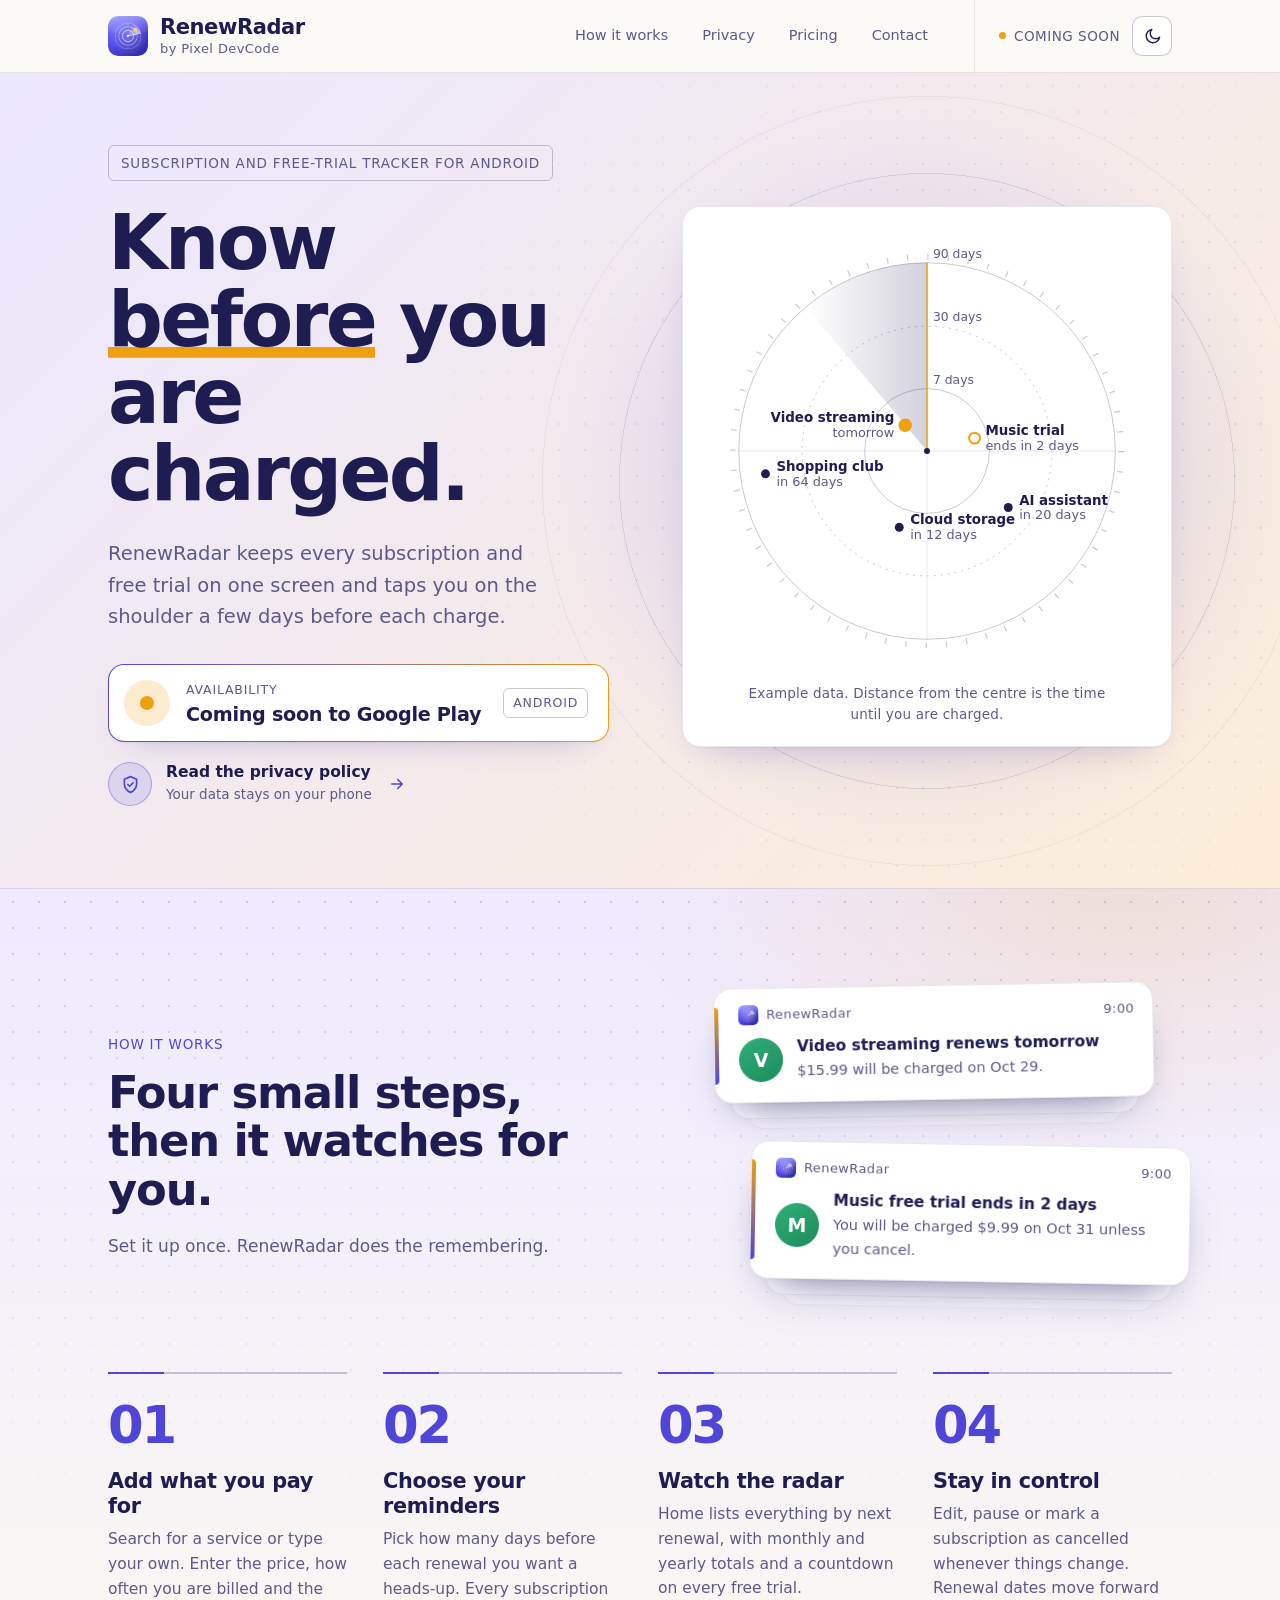
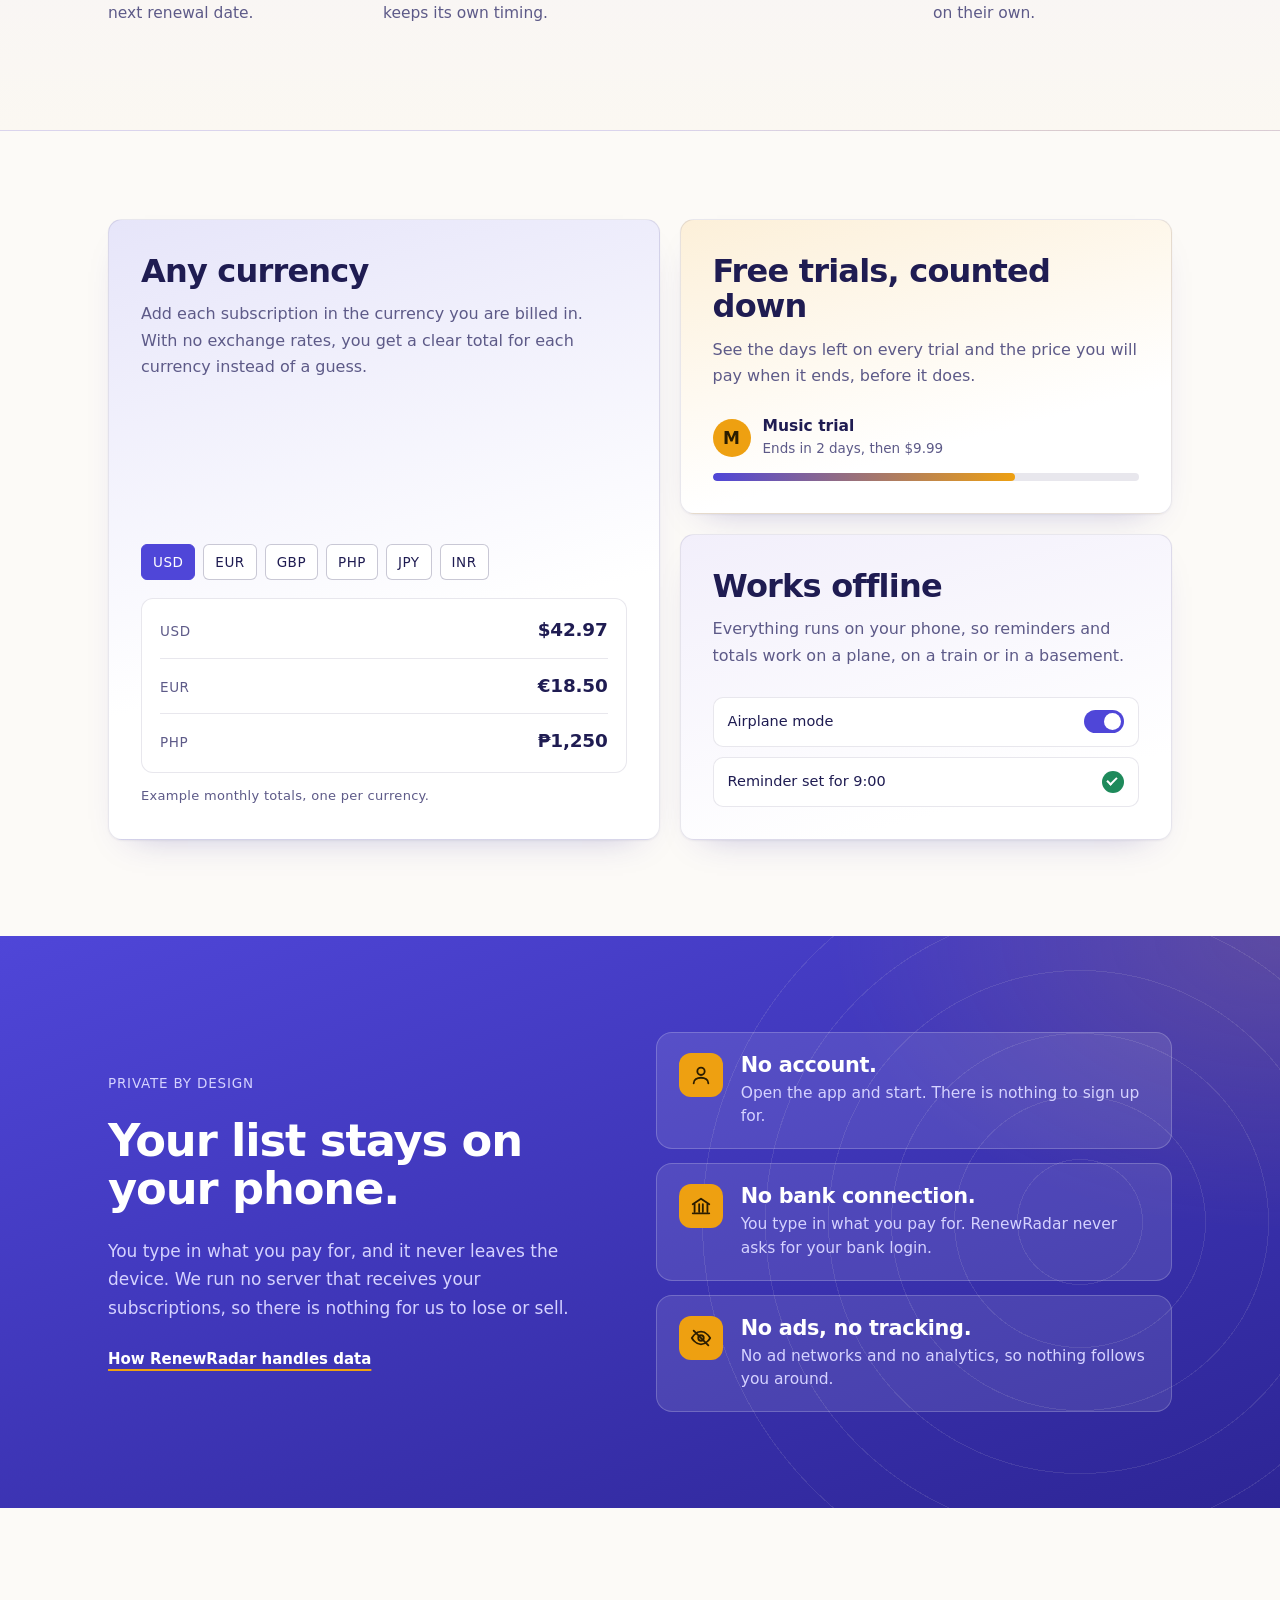
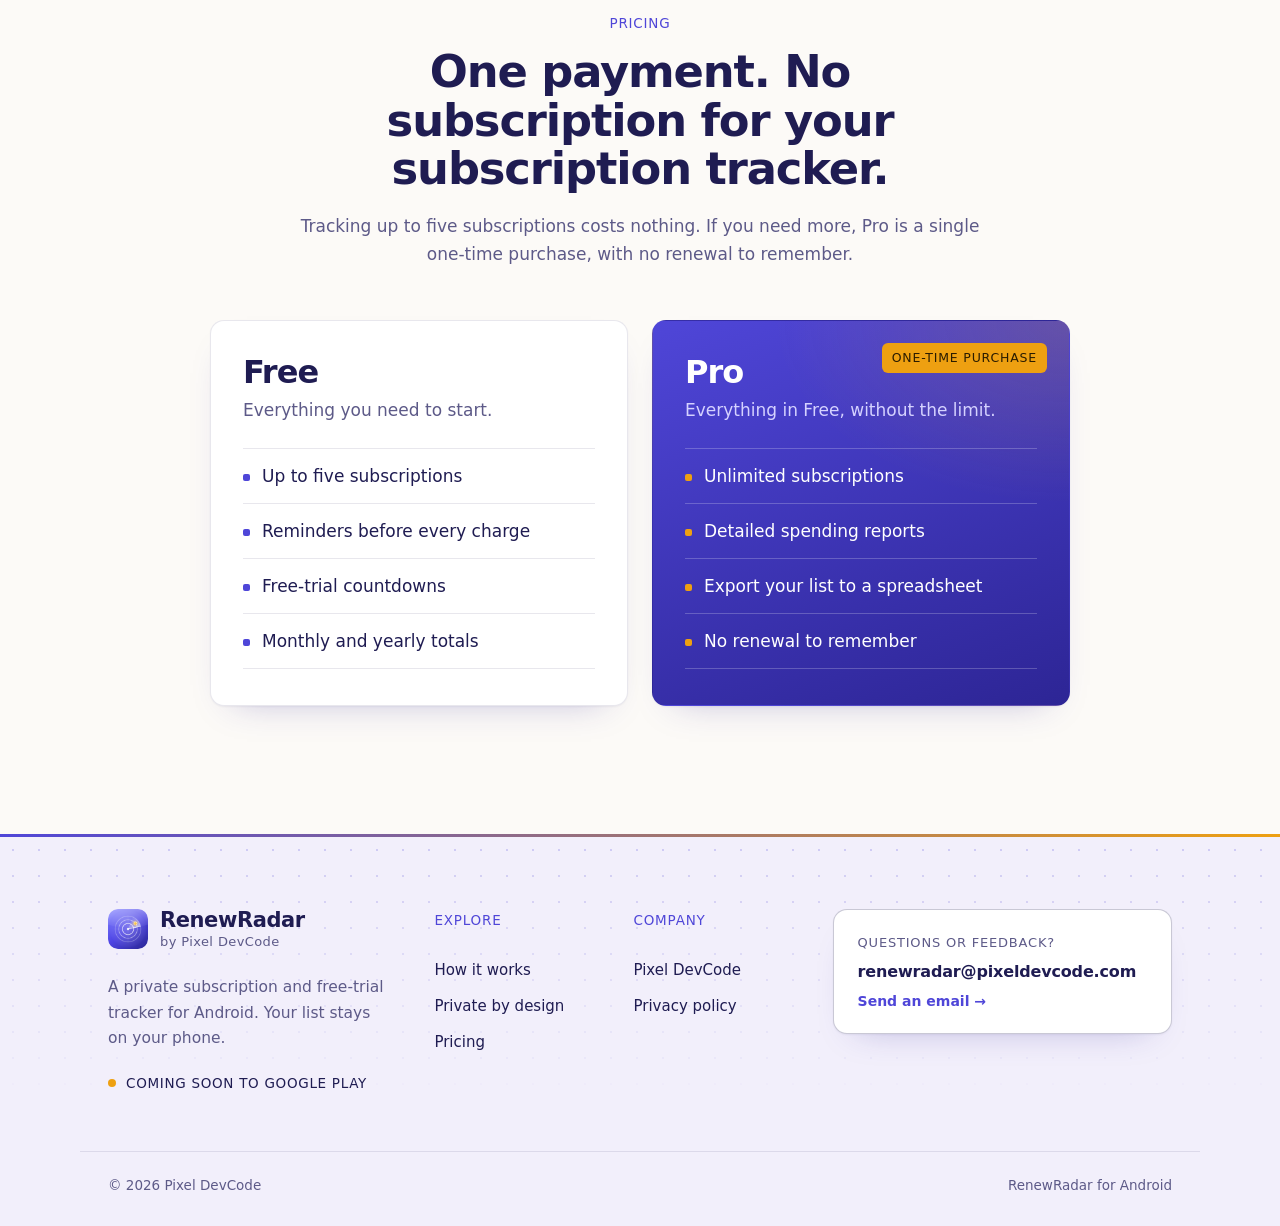
==== commit cee081ac: "Mobile hamburger menu and a calmer hero background with radar rings Co-Authored-By: Claude Sonnet 5." ====
--- a/index.html
+++ b/index.html
@@ -27,8 +27,8 @@
   <link rel="icon" href="icon.png">
   <link rel="preload" href="fonts/bricolage-grotesque.woff2" as="font" type="font/woff2" crossorigin>
   <link rel="preload" href="fonts/inter.woff2" as="font" type="font/woff2" crossorigin>
-  <script>try{var t=localStorage.getItem("rr-theme");if(t==="light"||t==="dark")document.documentElement.setAttribute("data-theme",t)}catch(e){}</script>
-  <link rel="stylesheet" href="style.css?v=ca2c8fed">
+  <script>document.documentElement.className+=" js";try{var t=localStorage.getItem("rr-theme");if(t==="light"||t==="dark")document.documentElement.setAttribute("data-theme",t)}catch(e){}</script>
+  <link rel="stylesheet" href="style.css?v=10036de0">
 </head>
 <body>
   <a class="skip" href="#main">Skip to content</a>
@@ -42,7 +42,7 @@
           <span class="lockup-by">by Pixel DevCode</span>
         </span>
       </a>
-      <nav class="menu" aria-label="Main">
+      <nav class="menu" id="site-menu" aria-label="Main">
         <a href="#how">How it works</a>
         <a href="#private">Privacy</a>
         <a href="#pricing">Pricing</a>
@@ -51,13 +51,14 @@
       <div class="bar-end">
         <span class="chip-soon"><i></i>Coming soon</span>
         <button class="theme-toggle" type="button" aria-label="Switch to dark theme" data-mode="light"><svg class="i-moon" viewBox="0 0 24 24" aria-hidden="true"><path d="M21 12.8A8.5 8.5 0 1 1 11.2 3 6.6 6.6 0 0 0 21 12.8z"/></svg><svg class="i-sun" viewBox="0 0 24 24" aria-hidden="true"><circle cx="12" cy="12" r="4"/><path d="M12 2v2M12 20v2M4.9 4.9l1.4 1.4M17.7 17.7l1.4 1.4M2 12h2M20 12h2M4.9 19.1l1.4-1.4M17.7 6.3l1.4-1.4"/></svg></button>
+        <button class="menu-btn" type="button" aria-label="Open menu" aria-expanded="false" aria-controls="site-menu"><span></span><span></span><span></span></button>
       </div>
     </div>
   </header>
 
   <main id="main">
     <div class="banner">
-      <div class="aurora" aria-hidden="true"><i></i><i></i><i></i><i></i></div>
+      <div class="hbg" aria-hidden="true"><i class="hb-glow"></i><i class="hb-rings"></i></div>
       <section class="hero wrap">
       <div class="hero-copy">
         <p class="eyebrow rise" style="--i:0">Subscription and free-trial tracker for Android</p>
@@ -321,6 +322,6 @@
       <span class="copy">RenewRadar for Android</span>
     </div>
   </footer>
-  <script src="theme.js?v=a41bbf40" defer></script>
+  <script src="theme.js?v=cfa10862" defer></script>
 </body>
 </html>
--- a/style.css
+++ b/style.css
@@ -339,6 +339,42 @@
   stroke-linejoin: round;
 }
 
+.menu-btn {
+  display: none;
+  flex: none;
+  width: 40px;
+  height: 40px;
+  place-items: center;
+  align-content: center;
+  gap: 5px;
+  padding: 0;
+  border: 1px solid var(--rule-strong);
+  border-radius: 10px;
+  background: var(--card);
+  cursor: pointer;
+}
+
+.menu-btn span {
+  display: block;
+  width: 18px;
+  height: 2px;
+  border-radius: 2px;
+  background: var(--ink);
+  transition: transform 0.25s ease, opacity 0.2s ease;
+}
+
+.menu-btn[aria-expanded='true'] span:nth-child(1) {
+  transform: translateY(7px) rotate(45deg);
+}
+
+.menu-btn[aria-expanded='true'] span:nth-child(2) {
+  opacity: 0;
+}
+
+.menu-btn[aria-expanded='true'] span:nth-child(3) {
+  transform: translateY(-7px) rotate(-45deg);
+}
+
 .theme-toggle .i-sun,
 .theme-toggle[data-mode='dark'] .i-moon {
   display: none;
@@ -357,55 +393,51 @@
   border-bottom: 1px solid var(--rule);
 }
 
-.aurora {
+.hbg {
+  --rx: calc(50% + min(532px, 50vw - 28px) - min(260px, 0.245 * (min(1064px, 100vw - 56px) - 64px)));
   position: absolute;
   inset: 0;
   z-index: -1;
+  overflow: hidden;
   pointer-events: none;
 }
 
-.aurora i {
+.hbg::before {
+  content: '';
+  position: absolute;
+  inset: 0;
+  background-image: radial-gradient(var(--how-dot) 1.1px, transparent 1.5px);
+  background-size: 26px 26px;
+  -webkit-mask-image: radial-gradient(ellipse 70% 100% at 76% 50%, #000 0%, transparent 72%);
+  mask-image: radial-gradient(ellipse 70% 100% at 76% 50%, #000 0%, transparent 72%);
+}
+
+.hbg i {
   position: absolute;
   border-radius: 50%;
-  will-change: transform;
-}
-
-.aurora i:nth-child(1) {
-  width: min(54vw, 760px);
-  height: min(54vw, 760px);
-  left: -10%;
-  top: -34%;
-  background: radial-gradient(circle, rgba(124, 108, 255, 0.42), transparent 66%);
-  animation: drift-a 28s ease-in-out infinite alternate;
-}
-
-.aurora i:nth-child(2) {
-  width: min(46vw, 640px);
-  height: min(46vw, 640px);
-  right: -8%;
-  top: -22%;
-  background: radial-gradient(circle, rgba(245, 178, 42, 0.3), transparent 66%);
-  animation: drift-b 32s ease-in-out infinite alternate;
-}
-
-.aurora i:nth-child(3) {
-  width: min(58vw, 820px);
-  height: min(58vw, 820px);
-  left: 26%;
-  bottom: -62%;
-  background: radial-gradient(circle, rgba(168, 162, 250, 0.4), transparent 66%);
-  animation: drift-c 36s ease-in-out infinite alternate;
-}
-
-.aurora i:nth-child(4) {
-  width: 980px;
-  height: 980px;
-  right: -280px;
+}
+
+.hb-glow {
+  left: var(--rx);
+  margin-left: -390px;
   top: 50%;
-  margin-top: -490px;
-  border: 1px solid var(--rule-strong);
-  background: conic-gradient(from 0deg, transparent 0 292deg, rgba(255, 255, 255, 0.2) 360deg);
-  animation: spin 24s linear infinite;
+  width: 780px;
+  height: 780px;
+  margin-top: -390px;
+  background: radial-gradient(circle, color-mix(in srgb, var(--brand) 26%, transparent), transparent 68%);
+}
+
+.hb-rings {
+  left: var(--rx);
+  margin-left: -470px;
+  top: 50%;
+  width: 940px;
+  height: 940px;
+  margin-top: -470px;
+  background: repeating-radial-gradient(circle, transparent 0 76px, var(--rule-strong) 76px 77px);
+  -webkit-mask-image: radial-gradient(circle, #000 18%, transparent 68%);
+  mask-image: radial-gradient(circle, #000 18%, transparent 68%);
+  animation: breathe 16s ease-in-out infinite alternate;
 }
 
 .hero {
@@ -2035,6 +2067,22 @@
   }
 }
 
+@keyframes breathe {
+  from {
+    transform: scale(0.96);
+  }
+  to {
+    transform: scale(1.05);
+  }
+}
+
+@keyframes menu-in {
+  from {
+    opacity: 0;
+    transform: translateY(-6px);
+  }
+}
+
 @keyframes spin {
   to {
     transform: rotate(360deg);
@@ -2071,6 +2119,25 @@
 }
 
 @media (max-width: 880px) {
+  .hb-glow {
+    left: auto;
+    margin-left: 0;
+    right: -30%;
+    top: 68%;
+    width: 560px;
+    height: 560px;
+    margin-top: -280px;
+  }
+
+  .hb-rings {
+    left: auto;
+    margin-left: 0;
+    right: -280px;
+    top: 66%;
+    width: 700px;
+    height: 700px;
+    margin-top: -350px;
+  }
   .how-head {
     grid-template-columns: minmax(0, 1fr);
     gap: 36px;
@@ -2162,27 +2229,22 @@
   .bar-end {
     grid-column: 2;
     grid-row: 1;
-  }
-
-  .menu {
-    grid-row: 2;
-    min-width: 0;
+    border-left: 0;
+    padding-left: 0;
   }
 
   .bar {
     grid-template-columns: minmax(0, 1fr) auto;
     min-height: 0;
     padding-top: 12px;
+    padding-bottom: 12px;
     gap: 0 12px;
-  }
-
-  .bar-end {
-    border-left: 0;
-    padding-left: 0;
   }
 
   .menu {
     grid-column: 1 / -1;
+    grid-row: 2;
+    min-width: 0;
     justify-content: flex-start;
     gap: 2px;
     overflow-x: auto;
@@ -2198,6 +2260,59 @@
     left: 10px;
     right: 10px;
   }
+
+  .js .menu-btn {
+    display: grid;
+  }
+
+  .js .menu {
+    position: absolute;
+    left: 0;
+    right: 0;
+    top: 100%;
+    display: none;
+    flex-direction: column;
+    gap: 0;
+    margin: 0;
+    padding: 4px 20px 14px;
+    overflow: visible;
+    background: var(--paper);
+    border-bottom: 1px solid var(--rule-strong);
+    box-shadow: 0 28px 40px -26px rgba(31, 28, 82, 0.4);
+  }
+
+  .js .menu.is-open {
+    display: flex;
+    animation: menu-in 0.22s ease;
+  }
+
+  .js .menu a {
+    justify-content: space-between;
+    padding: 17px 2px;
+    border-bottom: 1px solid var(--rule);
+    font-size: 17px;
+    font-weight: 600;
+    color: var(--ink);
+  }
+
+  .js .menu a:last-child {
+    border-bottom: 0;
+  }
+
+  .js .menu a::after {
+    content: '\2192';
+    position: static;
+    width: auto;
+    height: auto;
+    background: none;
+    transform: none;
+    color: var(--brand);
+    font-weight: 500;
+  }
+
+  .js .menu a[aria-current='page'] {
+    color: var(--brand);
+  }
 }
 
 @media (max-width: 520px) {
@@ -2258,25 +2373,10 @@
 
 }
 
-@media (max-width: 360px) {
-  .menu {
-    gap: 0;
-  }
-
-  .menu a {
-    padding: 12px 8px;
-    font-size: 14px;
-  }
-
-  .menu a::after {
-    left: 8px;
-    right: 8px;
-  }
-}
-
 @media print {
-  .aurora,
-  .theme-toggle {
+  .hbg,
+  .theme-toggle,
+  .menu-btn {
     display: none;
   }
 }
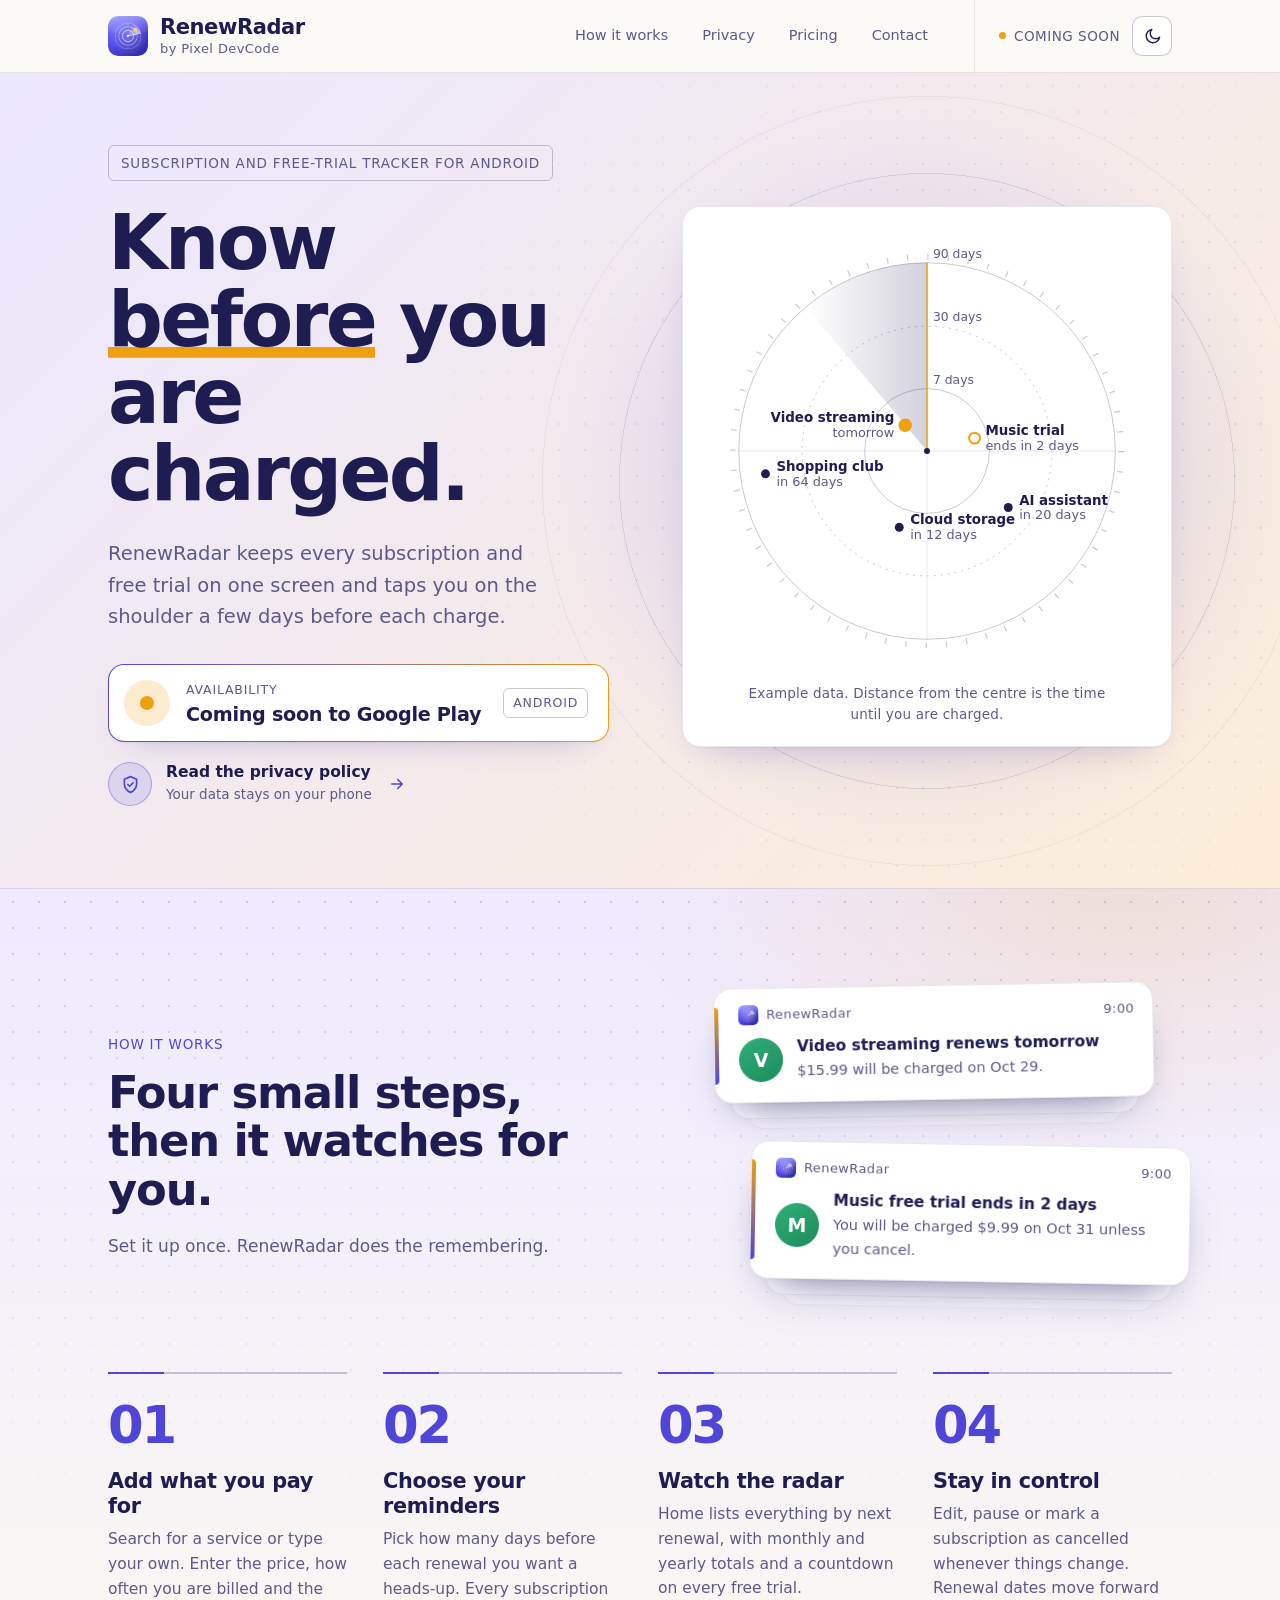
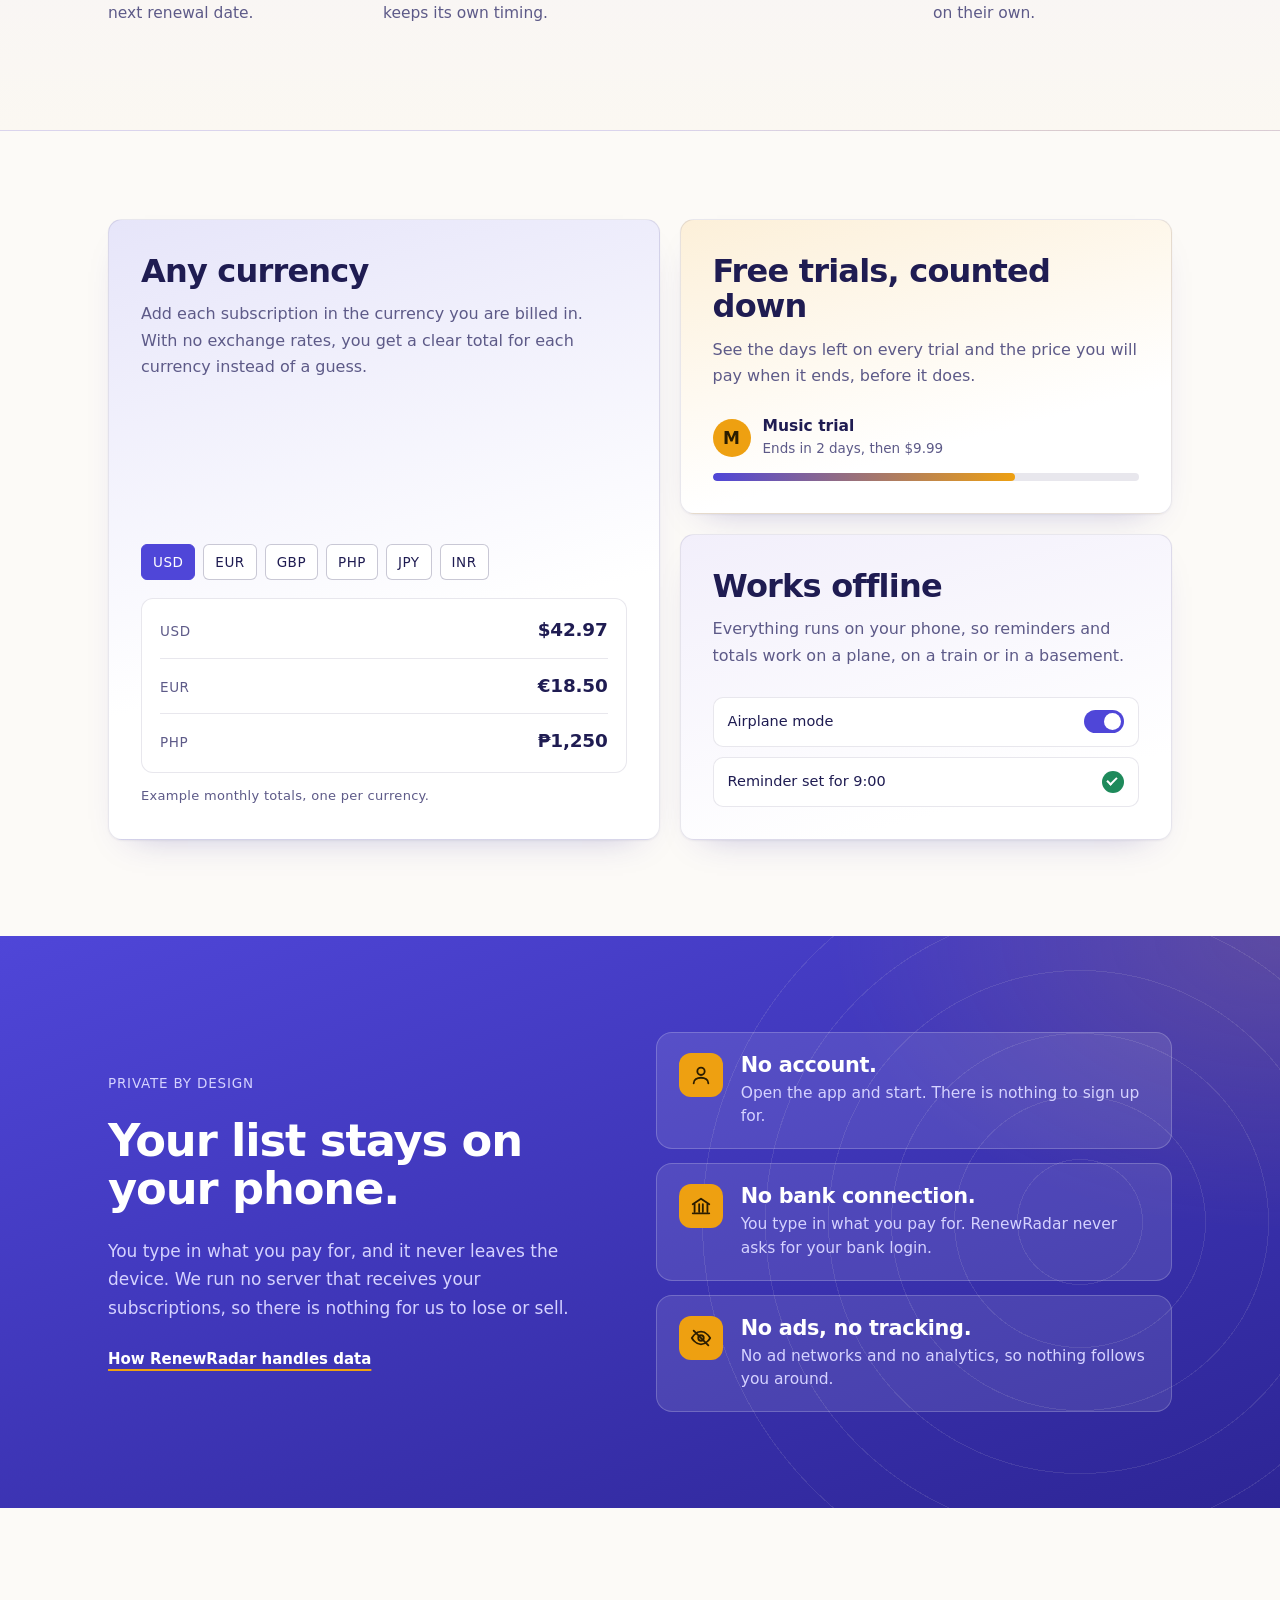
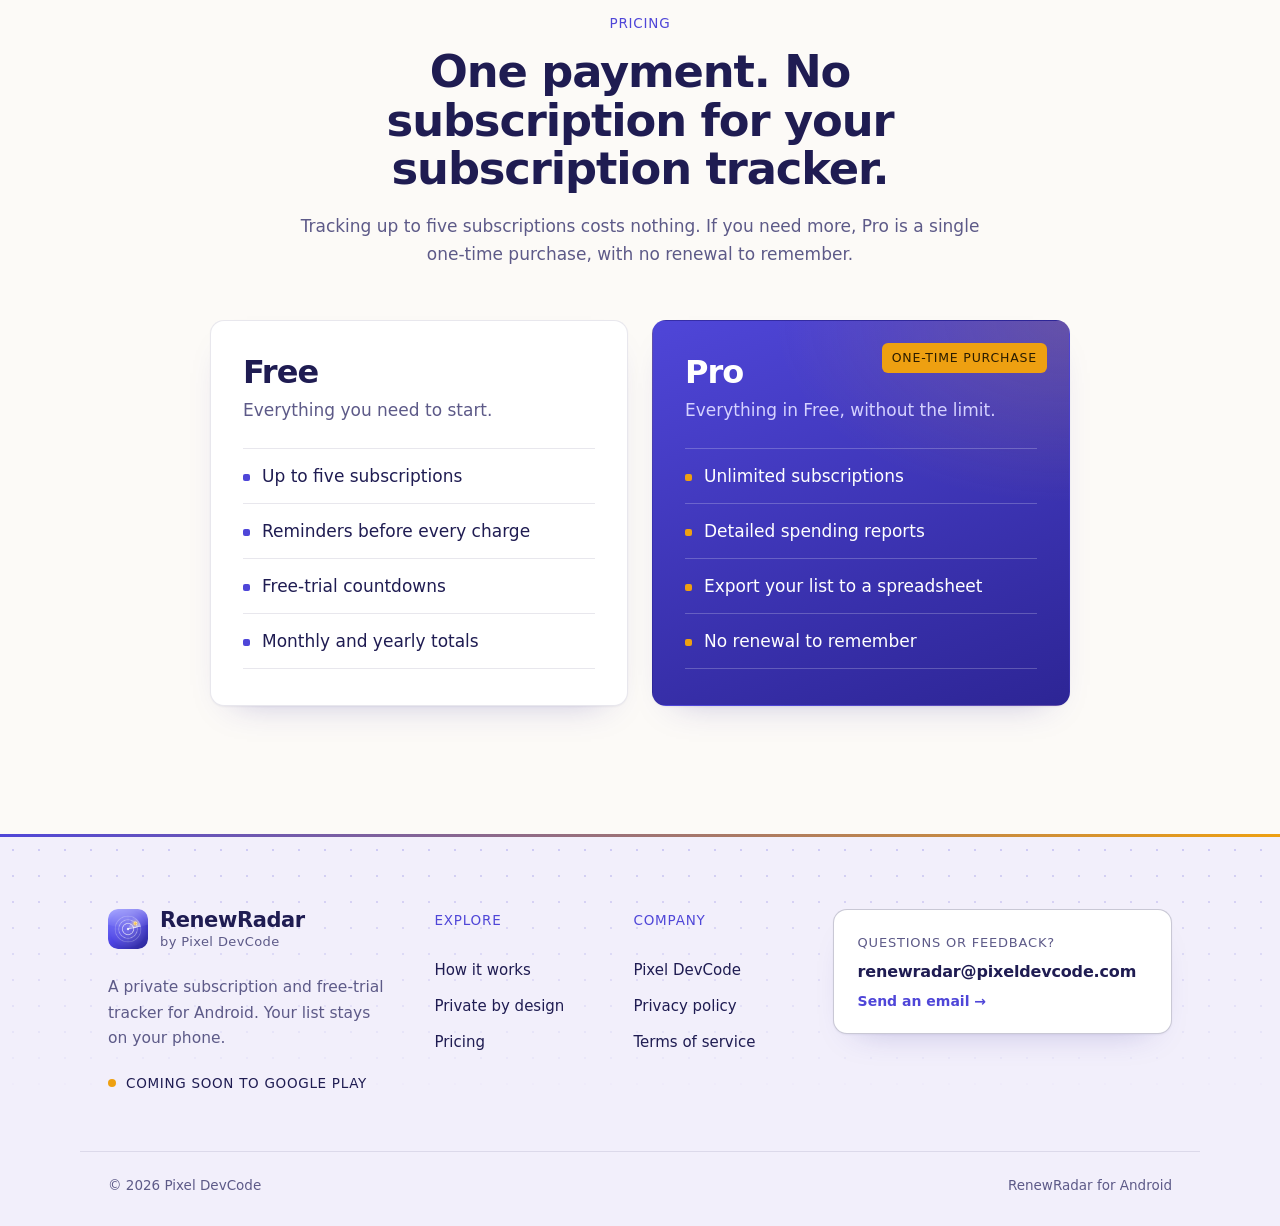
==== commit ba7bd7f9: "Add terms of service page and link it from the footers Co-Authored-By: Claude Opus 5.5 <noreply@anth" ====
--- a/index.html
+++ b/index.html
@@ -310,6 +310,7 @@
         <p class="foot-h">Company</p>
         <a href="https://pixeldevcode.com">Pixel DevCode</a>
         <a href="privacy.html">Privacy policy</a>
+        <a href="terms.html">Terms of service</a>
       </nav>
       <a class="foot-card" href="mailto:renewradar@pixeldevcode.com">
         <span class="fc-label">Questions or feedback?</span>
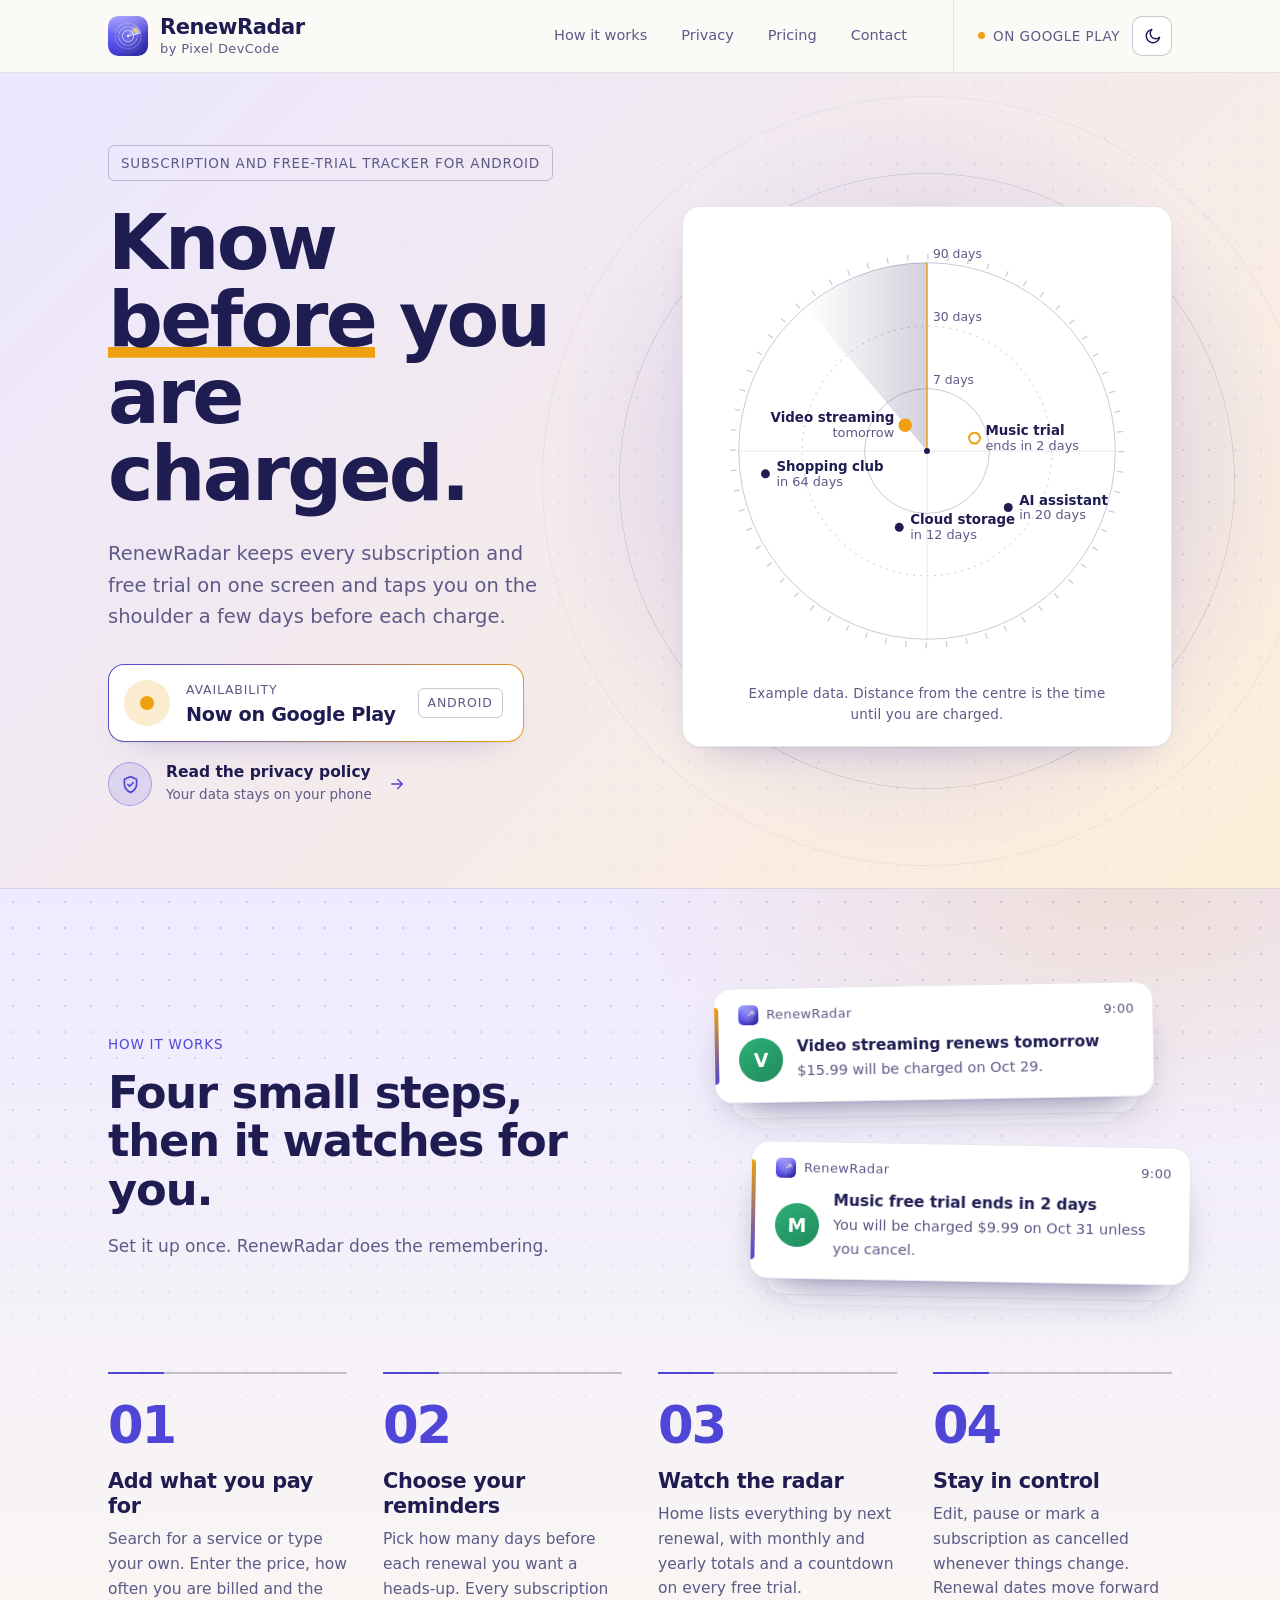
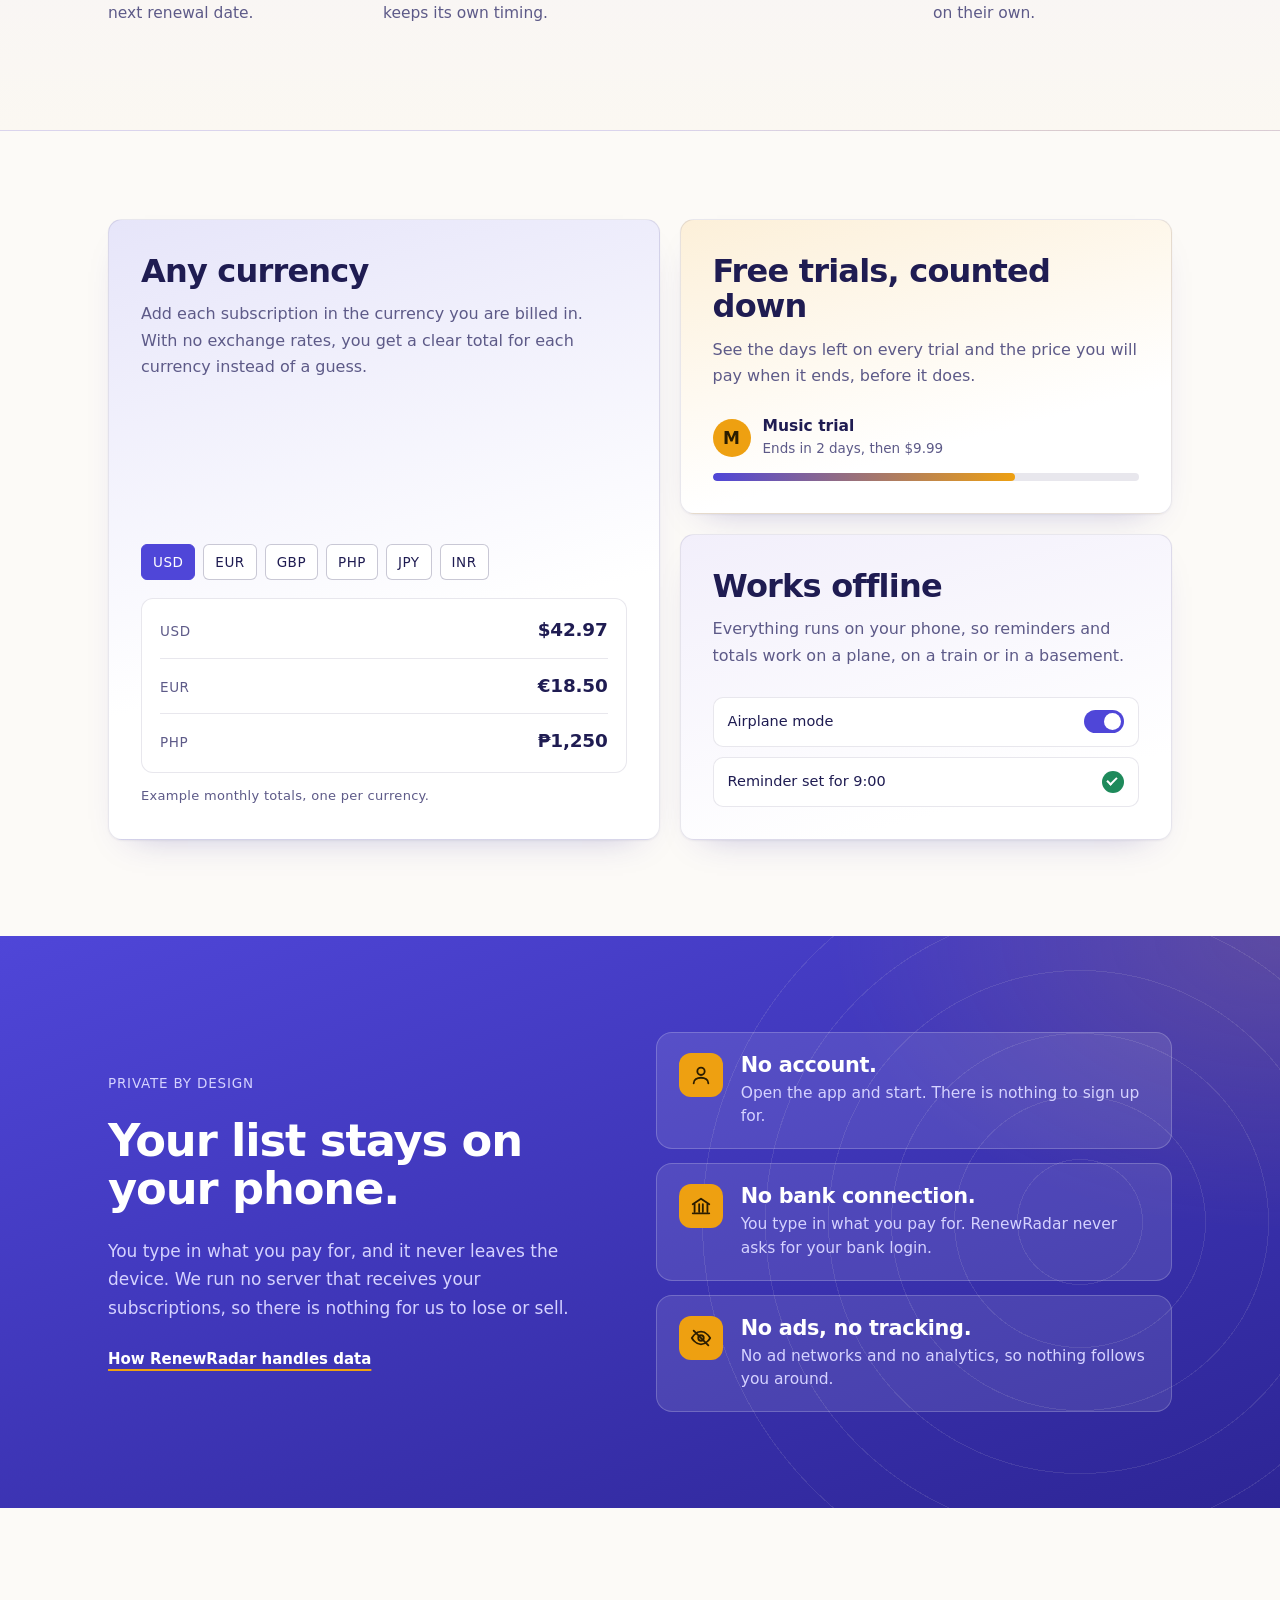
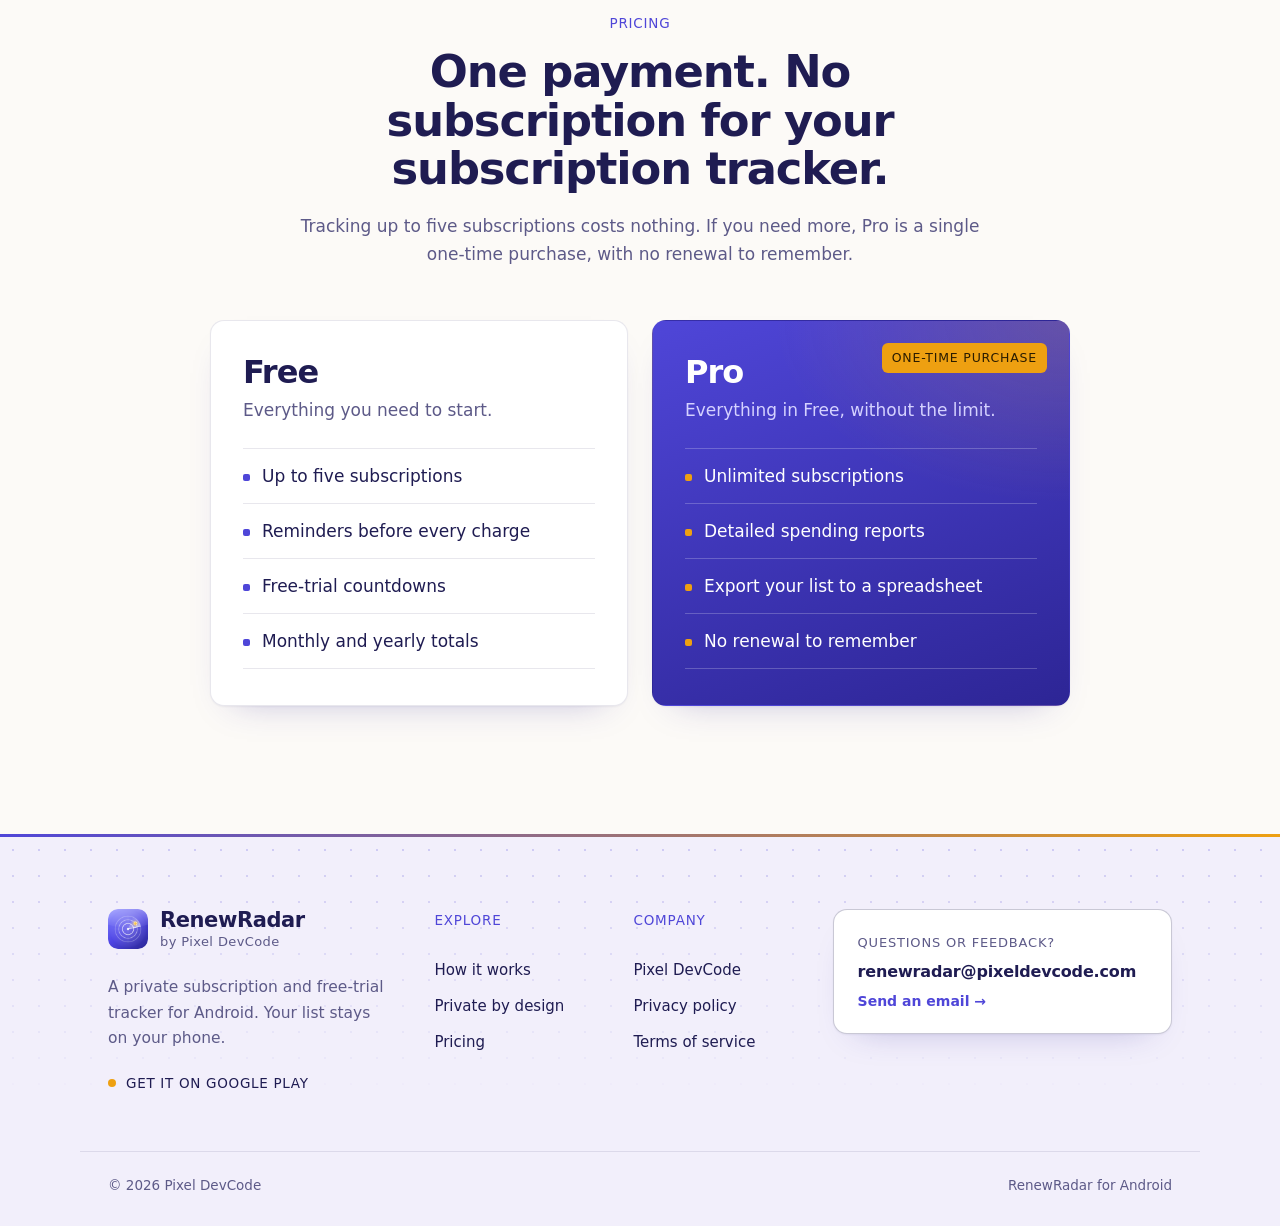
==== commit a2e2f814: "Replace Coming soon with links to the live Google Play listing Co-Authored-By: Claude Opus 5.5 <nore" ====
--- a/index.html
+++ b/index.html
@@ -28,7 +28,7 @@
   <link rel="preload" href="fonts/bricolage-grotesque.woff2" as="font" type="font/woff2" crossorigin>
   <link rel="preload" href="fonts/inter.woff2" as="font" type="font/woff2" crossorigin>
   <script>document.documentElement.className+=" js";try{var t=localStorage.getItem("rr-theme");if(t==="light"||t==="dark")document.documentElement.setAttribute("data-theme",t)}catch(e){}</script>
-  <link rel="stylesheet" href="style.css?v=10036de0">
+  <link rel="stylesheet" href="style.css?v=7e51b851">
 </head>
 <body>
   <a class="skip" href="#main">Skip to content</a>
@@ -49,7 +49,7 @@
         <a href="mailto:renewradar@pixeldevcode.com">Contact</a>
       </nav>
       <div class="bar-end">
-        <span class="chip-soon"><i></i>Coming soon</span>
+        <a class="chip-soon" href="https://play.google.com/store/apps/details?id=com.pixeldevcode.renewradar"><i></i>On Google Play</a>
         <button class="theme-toggle" type="button" aria-label="Switch to dark theme" data-mode="light"><svg class="i-moon" viewBox="0 0 24 24" aria-hidden="true"><path d="M21 12.8A8.5 8.5 0 1 1 11.2 3 6.6 6.6 0 0 0 21 12.8z"/></svg><svg class="i-sun" viewBox="0 0 24 24" aria-hidden="true"><circle cx="12" cy="12" r="4"/><path d="M12 2v2M12 20v2M4.9 4.9l1.4 1.4M17.7 17.7l1.4 1.4M2 12h2M20 12h2M4.9 19.1l1.4-1.4M17.7 6.3l1.4-1.4"/></svg></button>
         <button class="menu-btn" type="button" aria-label="Open menu" aria-expanded="false" aria-controls="site-menu"><span></span><span></span><span></span></button>
       </div>
@@ -65,14 +65,14 @@
         <h1 class="rise" style="--i:1">Know <span class="mark">before</span> you are charged.</h1>
         <p class="lede rise" style="--i:2">RenewRadar keeps every subscription and free trial on one screen and taps you on the shoulder a few days before each charge.</p>
         <div class="cta rise" style="--i:3">
-          <div class="avail">
+          <a class="avail" href="https://play.google.com/store/apps/details?id=com.pixeldevcode.renewradar">
             <span class="beacon" aria-hidden="true"><i></i></span>
             <div>
               <p class="avail-label">Availability</p>
-              <p class="avail-main">Coming soon to Google Play</p>
+              <p class="avail-main">Now on Google Play</p>
             </div>
             <span class="avail-os">Android</span>
-          </div>
+          </a>
           <a class="policy-link" href="privacy.html"><span class="pl-ico" aria-hidden="true"><svg viewBox="0 0 24 24"><path d="M12 3l7 3v5c0 4.5-3 8.2-7 10-4-1.8-7-5.5-7-10V6l7-3z"/><path d="M9 12l2 2 4-4"/></svg></span><span class="pl-text"><b>Read the privacy policy</b><small>Your data stays on your phone</small></span><svg class="pl-go" viewBox="0 0 24 24" aria-hidden="true"><path d="M5 12h14M13 6l6 6-6 6"/></svg></a>
         </div>
       </div>
@@ -298,7 +298,7 @@
           </span>
         </a>
         <p>A private subscription and free-trial tracker for Android. Your list stays on your phone.</p>
-        <span class="foot-status"><i></i>Coming soon to Google Play</span>
+        <a class="foot-status" href="https://play.google.com/store/apps/details?id=com.pixeldevcode.renewradar"><i></i>Get it on Google Play</a>
       </div>
       <nav aria-label="Explore">
         <p class="foot-h">Explore</p>
--- a/style.css
+++ b/style.css
@@ -527,6 +527,20 @@
   user-select: none;
 }
 
+a.avail,
+a.chip-soon,
+.foot-brand a.foot-status {
+  cursor: pointer;
+  user-select: auto;
+  text-decoration: none;
+}
+
+a.avail:hover .avail-main,
+a.chip-soon:hover,
+.foot-brand a.foot-status:hover {
+  color: var(--brand);
+}
+
 .beacon {
   position: relative;
   flex: none;
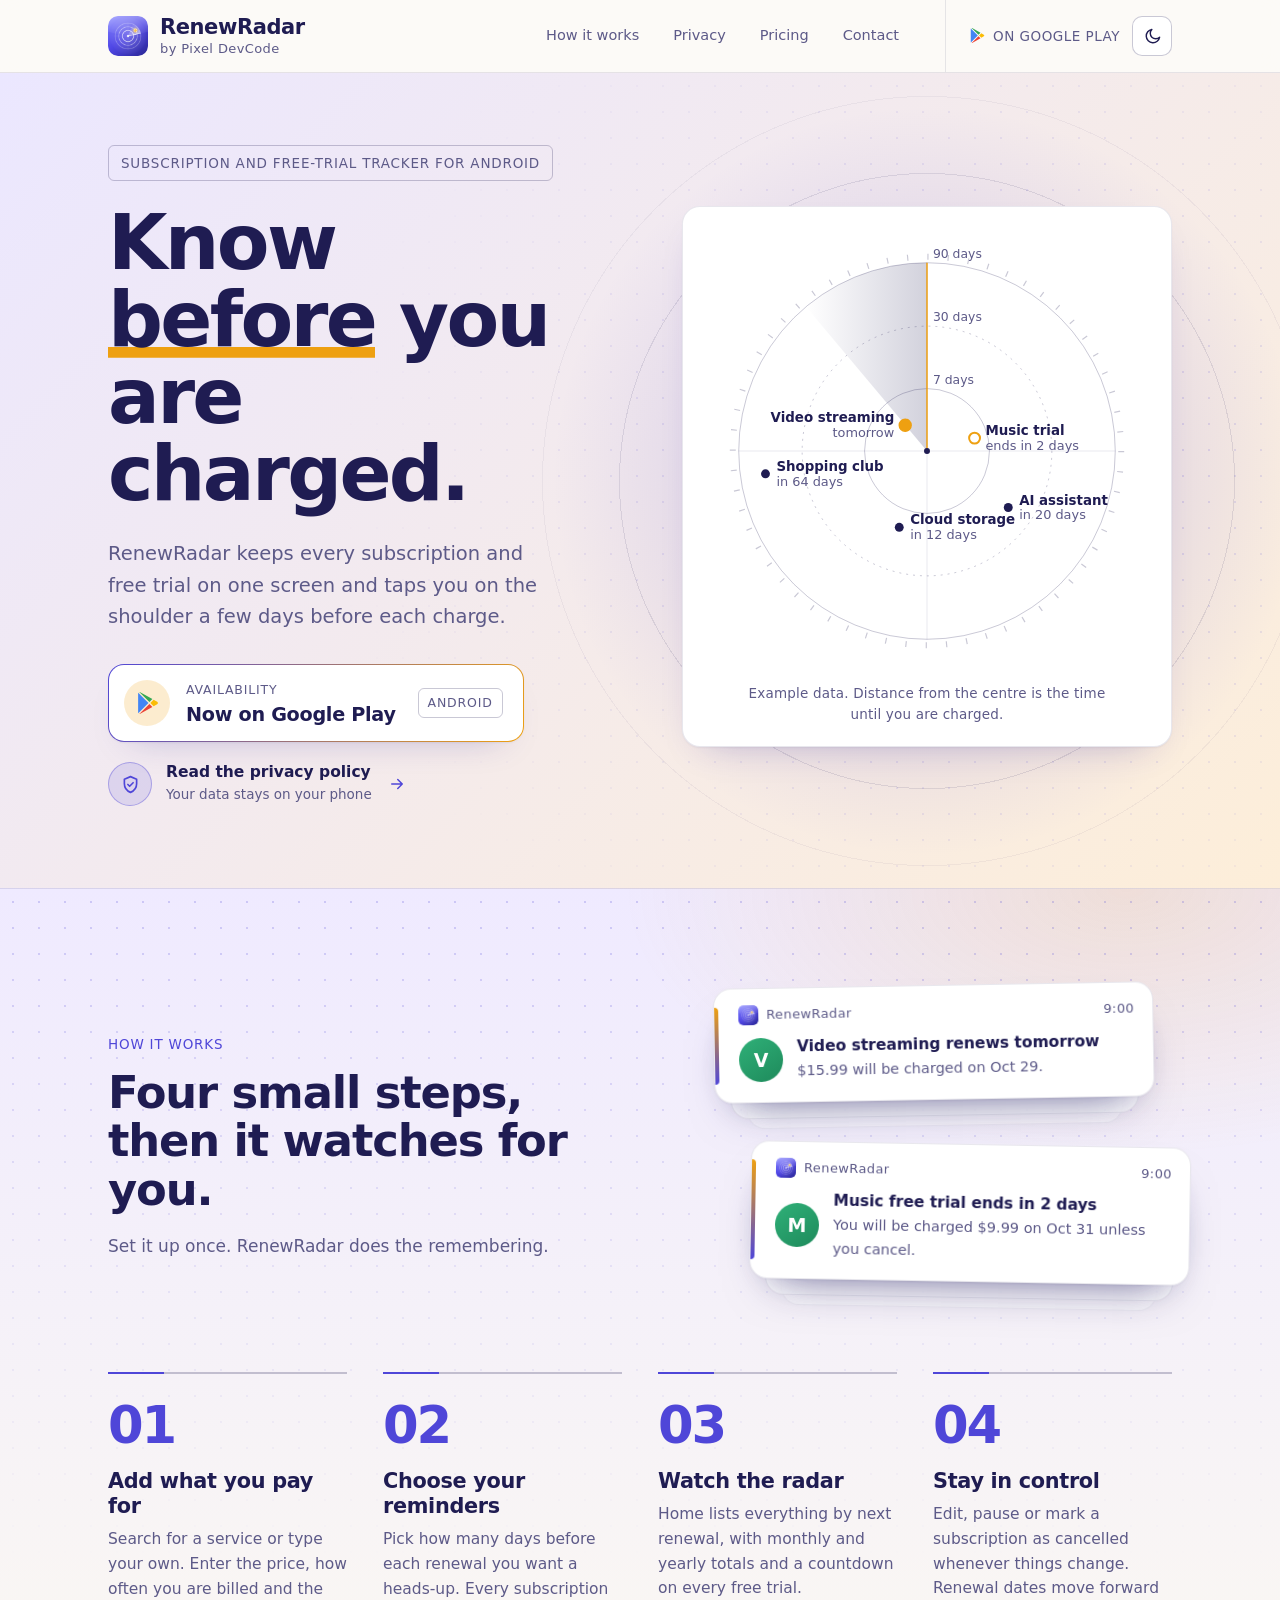
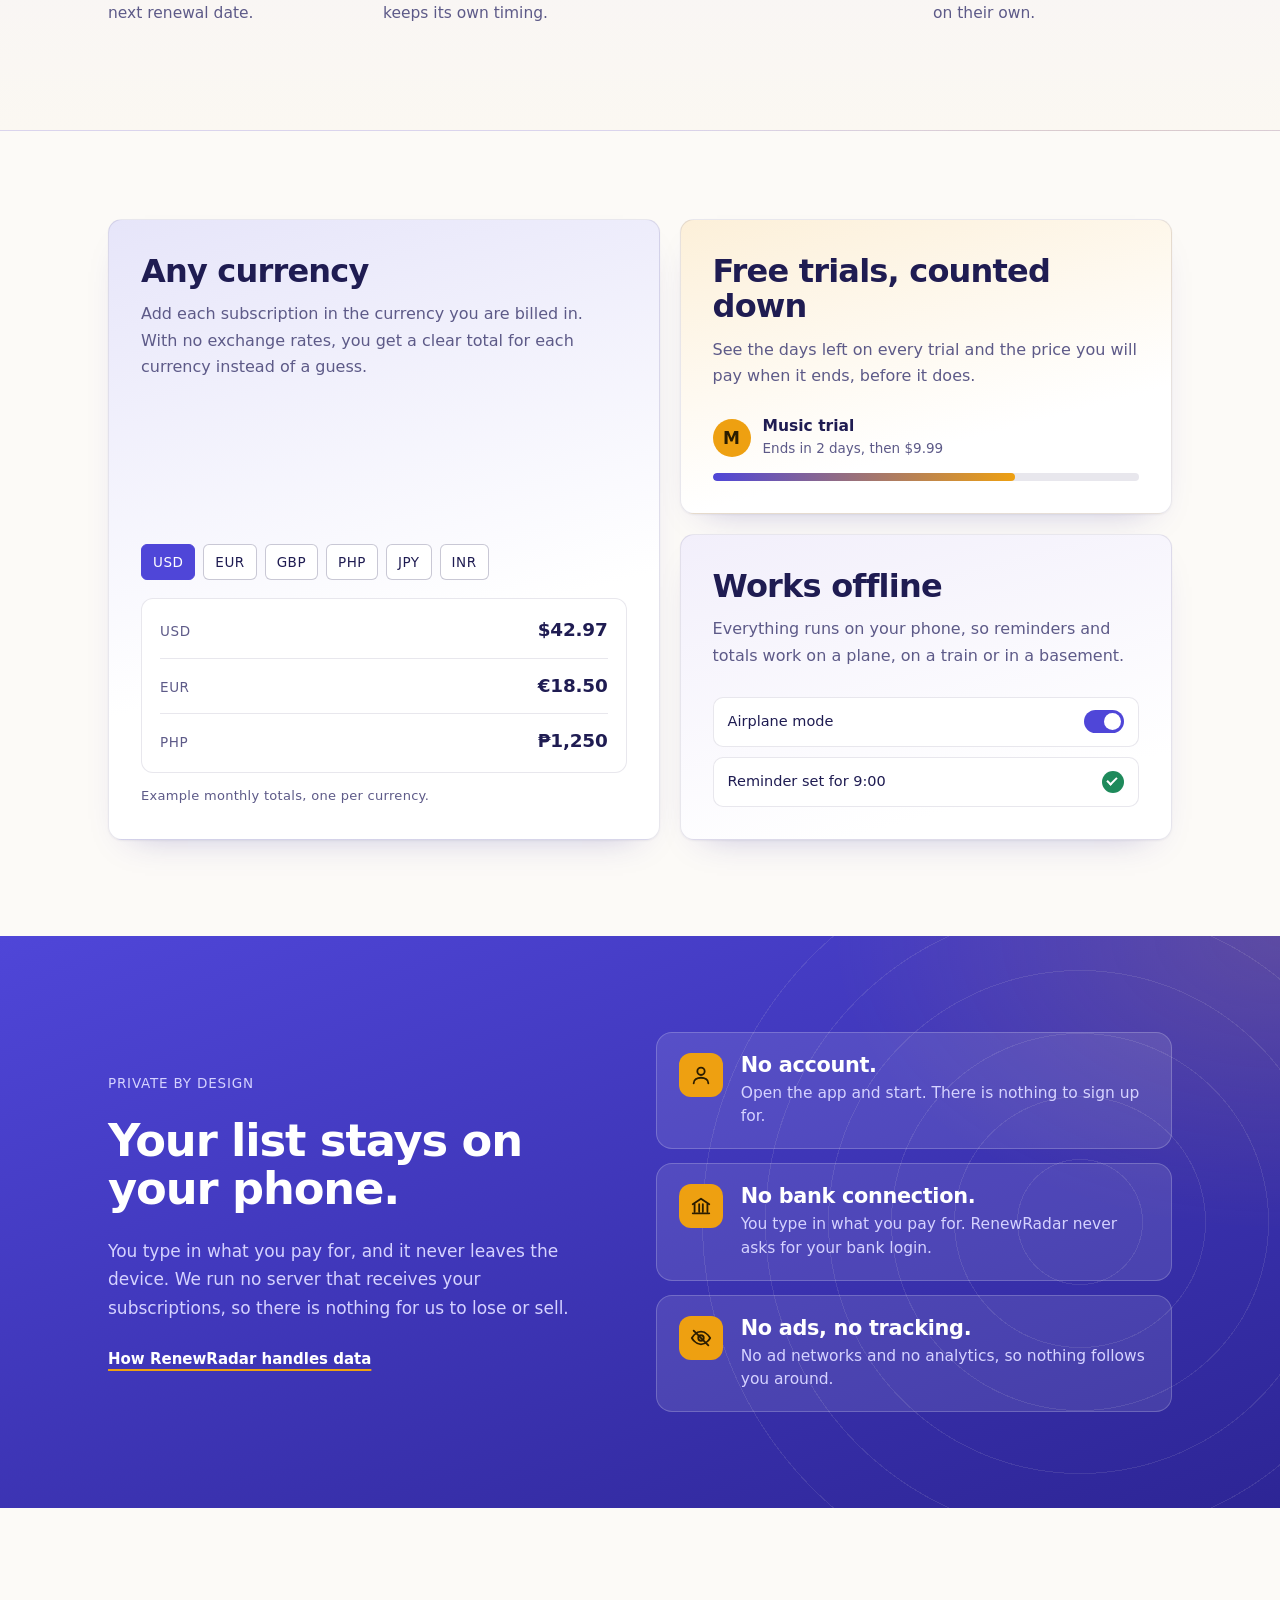
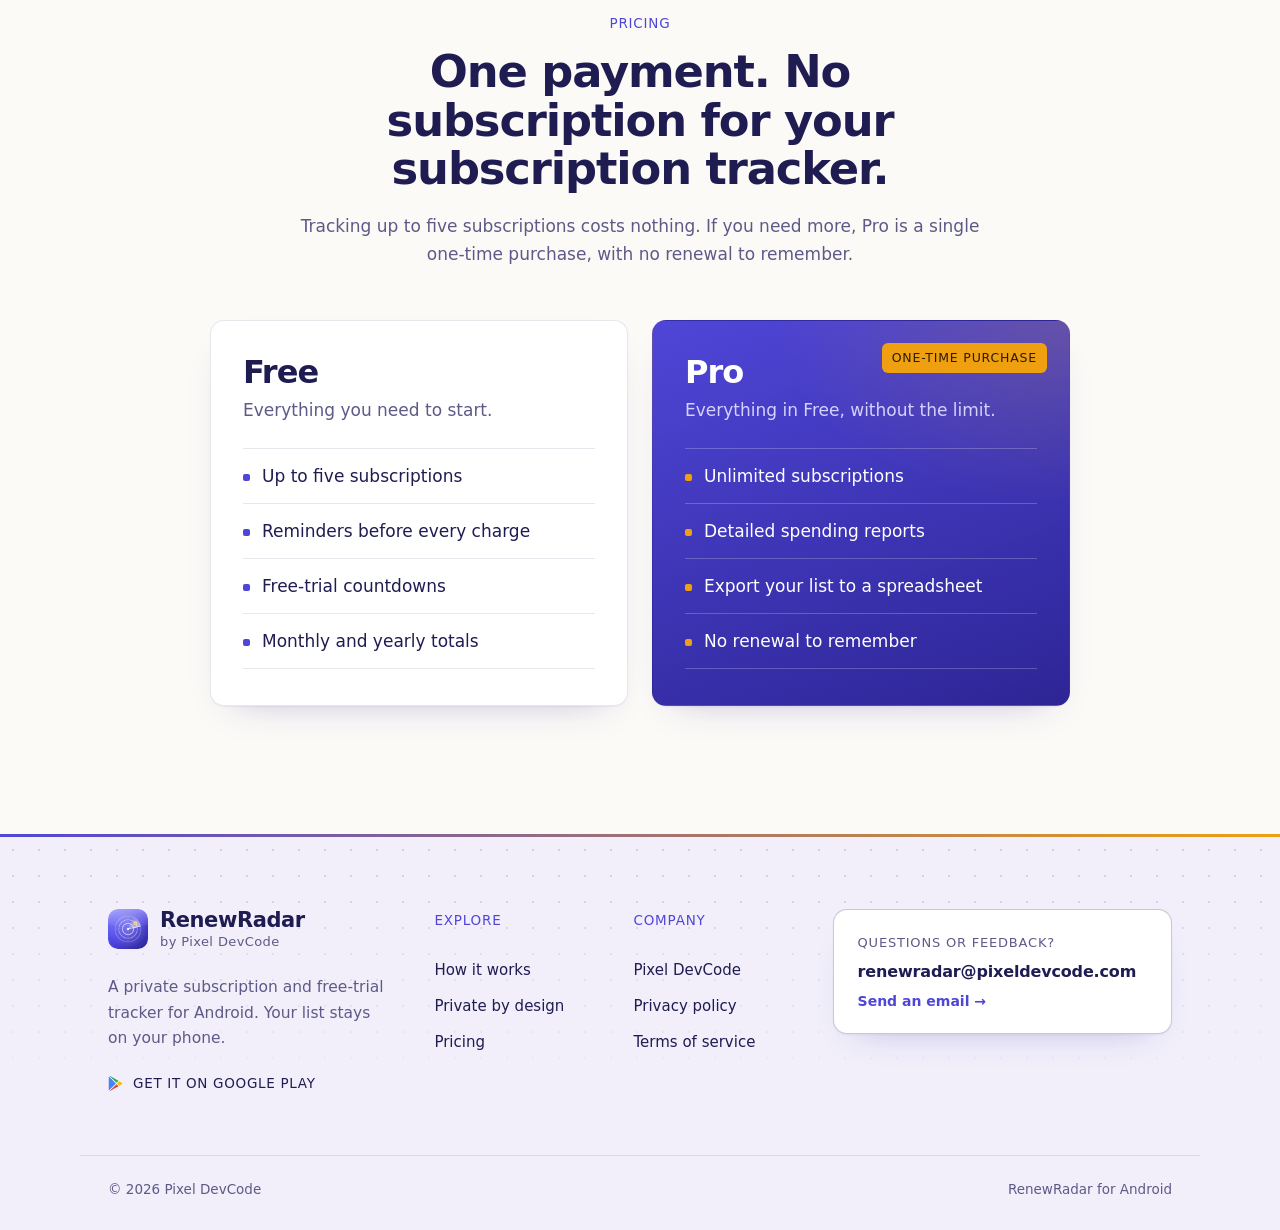
==== commit 630079d9: "Show the Google Play icon on the store links Co-Authored-By: Claude Opus 5.5 <noreply@anthropic.com>" ====
--- a/index.html
+++ b/index.html
@@ -28,7 +28,7 @@
   <link rel="preload" href="fonts/bricolage-grotesque.woff2" as="font" type="font/woff2" crossorigin>
   <link rel="preload" href="fonts/inter.woff2" as="font" type="font/woff2" crossorigin>
   <script>document.documentElement.className+=" js";try{var t=localStorage.getItem("rr-theme");if(t==="light"||t==="dark")document.documentElement.setAttribute("data-theme",t)}catch(e){}</script>
-  <link rel="stylesheet" href="style.css?v=7e51b851">
+  <link rel="stylesheet" href="style.css?v=53969653">
 </head>
 <body>
   <a class="skip" href="#main">Skip to content</a>
@@ -49,7 +49,7 @@
         <a href="mailto:renewradar@pixeldevcode.com">Contact</a>
       </nav>
       <div class="bar-end">
-        <a class="chip-soon" href="https://play.google.com/store/apps/details?id=com.pixeldevcode.renewradar"><i></i>On Google Play</a>
+        <a class="chip-soon" href="https://play.google.com/store/apps/details?id=com.pixeldevcode.renewradar"><svg class="gp" viewBox="0 0 24 24" aria-hidden="true"><path fill="#4285F4" d="M1.337.924a1.486 1.486 0 0 0-.112.568v21.017c0 .217.045.419.124.6l11.155-11.087L1.337.924z"/><path fill="#34A853" d="M13.544 10.989l3.258-3.238L3.45.195a1.466 1.466 0 0 0-.946-.179l11.04 10.973z"/><path fill="#FBBC04" d="M22.018 13.298l-3.919 2.218-3.515-3.493 3.543-3.521 3.891 2.202a1.49 1.49 0 0 1 0 2.594z"/><path fill="#EA4335" d="M13.544 13.056l-11 10.933c.298.036.612-.016.906-.183l13.324-7.54-3.23-3.21z"/></svg>On Google Play</a>
         <button class="theme-toggle" type="button" aria-label="Switch to dark theme" data-mode="light"><svg class="i-moon" viewBox="0 0 24 24" aria-hidden="true"><path d="M21 12.8A8.5 8.5 0 1 1 11.2 3 6.6 6.6 0 0 0 21 12.8z"/></svg><svg class="i-sun" viewBox="0 0 24 24" aria-hidden="true"><circle cx="12" cy="12" r="4"/><path d="M12 2v2M12 20v2M4.9 4.9l1.4 1.4M17.7 17.7l1.4 1.4M2 12h2M20 12h2M4.9 19.1l1.4-1.4M17.7 6.3l1.4-1.4"/></svg></button>
         <button class="menu-btn" type="button" aria-label="Open menu" aria-expanded="false" aria-controls="site-menu"><span></span><span></span><span></span></button>
       </div>
@@ -66,7 +66,7 @@
         <p class="lede rise" style="--i:2">RenewRadar keeps every subscription and free trial on one screen and taps you on the shoulder a few days before each charge.</p>
         <div class="cta rise" style="--i:3">
           <a class="avail" href="https://play.google.com/store/apps/details?id=com.pixeldevcode.renewradar">
-            <span class="beacon" aria-hidden="true"><i></i></span>
+            <span class="beacon" aria-hidden="true"><svg class="gp" viewBox="0 0 24 24" aria-hidden="true"><path fill="#4285F4" d="M1.337.924a1.486 1.486 0 0 0-.112.568v21.017c0 .217.045.419.124.6l11.155-11.087L1.337.924z"/><path fill="#34A853" d="M13.544 10.989l3.258-3.238L3.45.195a1.466 1.466 0 0 0-.946-.179l11.04 10.973z"/><path fill="#FBBC04" d="M22.018 13.298l-3.919 2.218-3.515-3.493 3.543-3.521 3.891 2.202a1.49 1.49 0 0 1 0 2.594z"/><path fill="#EA4335" d="M13.544 13.056l-11 10.933c.298.036.612-.016.906-.183l13.324-7.54-3.23-3.21z"/></svg></span>
             <div>
               <p class="avail-label">Availability</p>
               <p class="avail-main">Now on Google Play</p>
@@ -298,7 +298,7 @@
           </span>
         </a>
         <p>A private subscription and free-trial tracker for Android. Your list stays on your phone.</p>
-        <a class="foot-status" href="https://play.google.com/store/apps/details?id=com.pixeldevcode.renewradar"><i></i>Get it on Google Play</a>
+        <a class="foot-status" href="https://play.google.com/store/apps/details?id=com.pixeldevcode.renewradar"><svg class="gp" viewBox="0 0 24 24" aria-hidden="true"><path fill="#4285F4" d="M1.337.924a1.486 1.486 0 0 0-.112.568v21.017c0 .217.045.419.124.6l11.155-11.087L1.337.924z"/><path fill="#34A853" d="M13.544 10.989l3.258-3.238L3.45.195a1.466 1.466 0 0 0-.946-.179l11.04 10.973z"/><path fill="#FBBC04" d="M22.018 13.298l-3.919 2.218-3.515-3.493 3.543-3.521 3.891 2.202a1.49 1.49 0 0 1 0 2.594z"/><path fill="#EA4335" d="M13.544 13.056l-11 10.933c.298.036.612-.016.906-.183l13.324-7.54-3.23-3.21z"/></svg>Get it on Google Play</a>
       </div>
       <nav aria-label="Explore">
         <p class="foot-h">Explore</p>
--- a/style.css
+++ b/style.css
@@ -535,6 +535,19 @@
   text-decoration: none;
 }
 
+.gp {
+  flex: none;
+  width: 15px;
+  height: 15px;
+}
+
+.beacon .gp {
+  position: relative;
+  width: 22px;
+  height: 22px;
+  margin-left: 2px;
+}
+
 a.avail:hover .avail-main,
 a.chip-soon:hover,
 .foot-brand a.foot-status:hover {
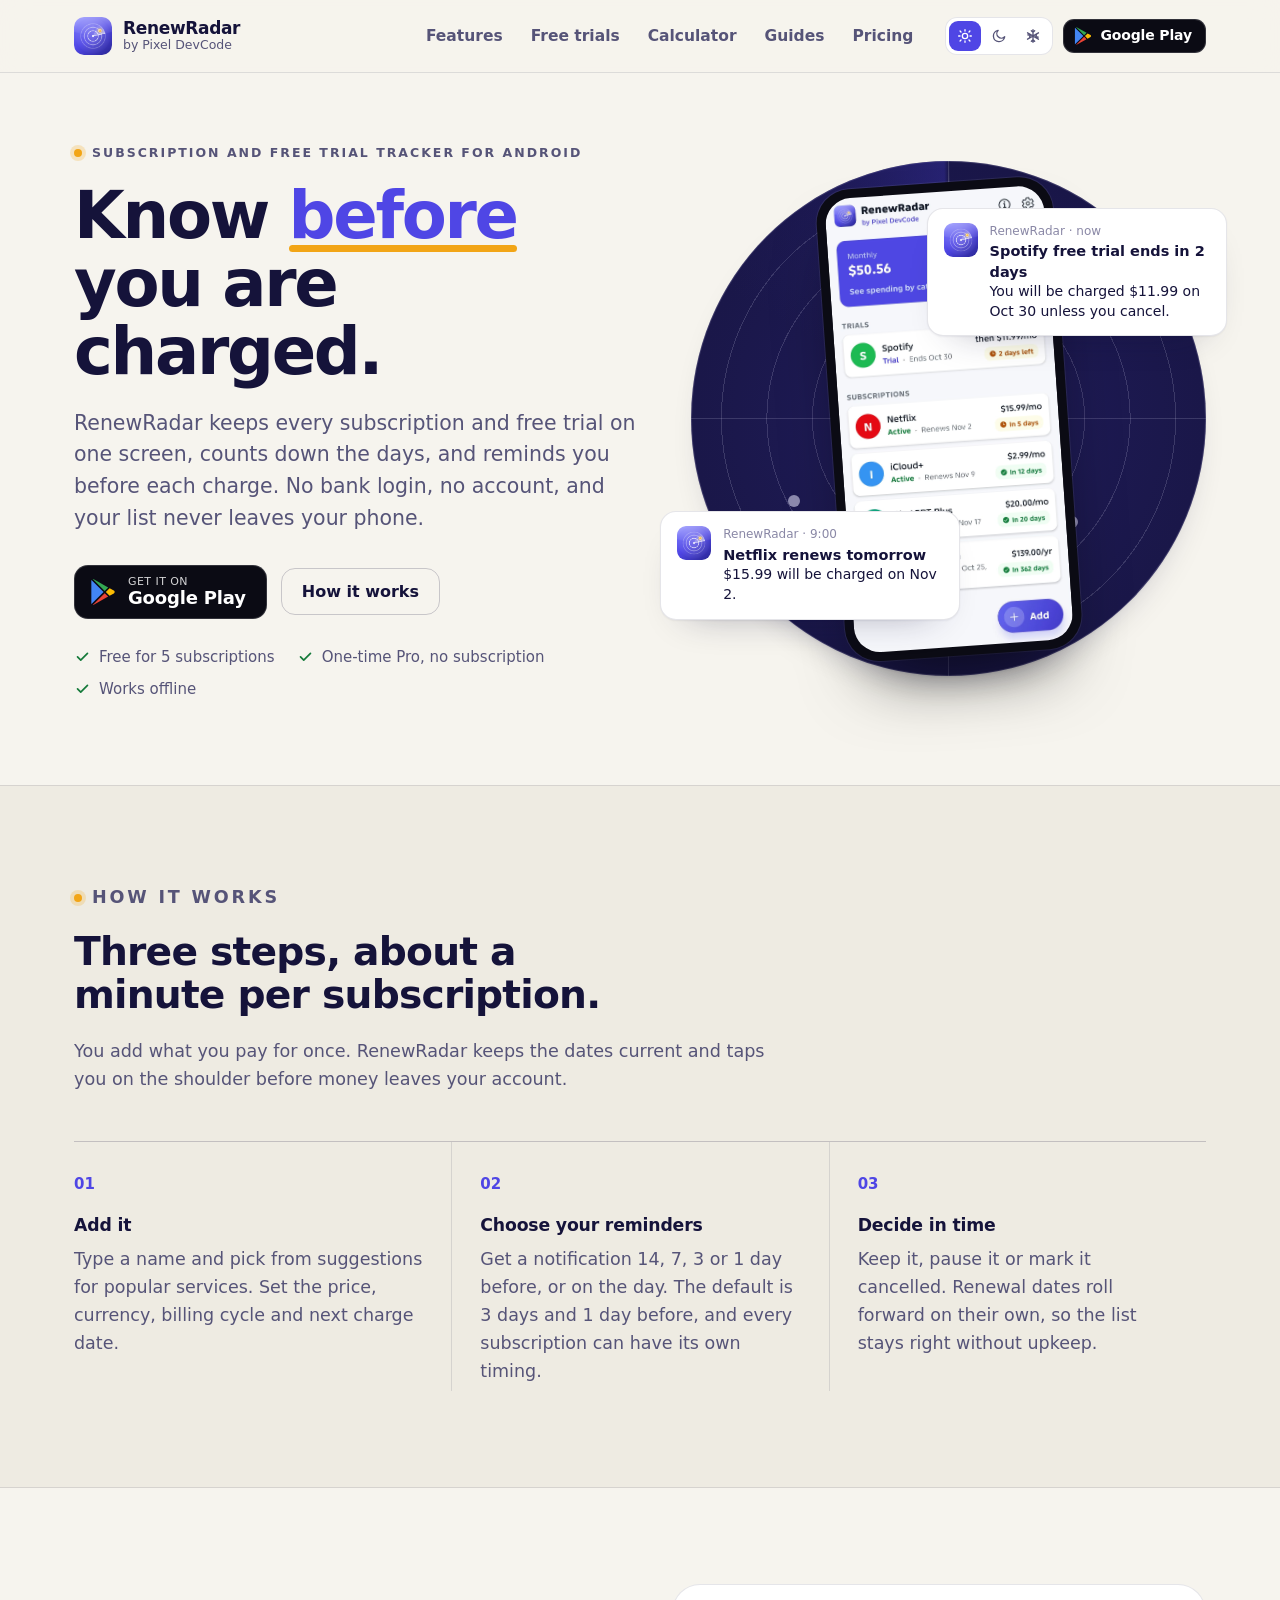
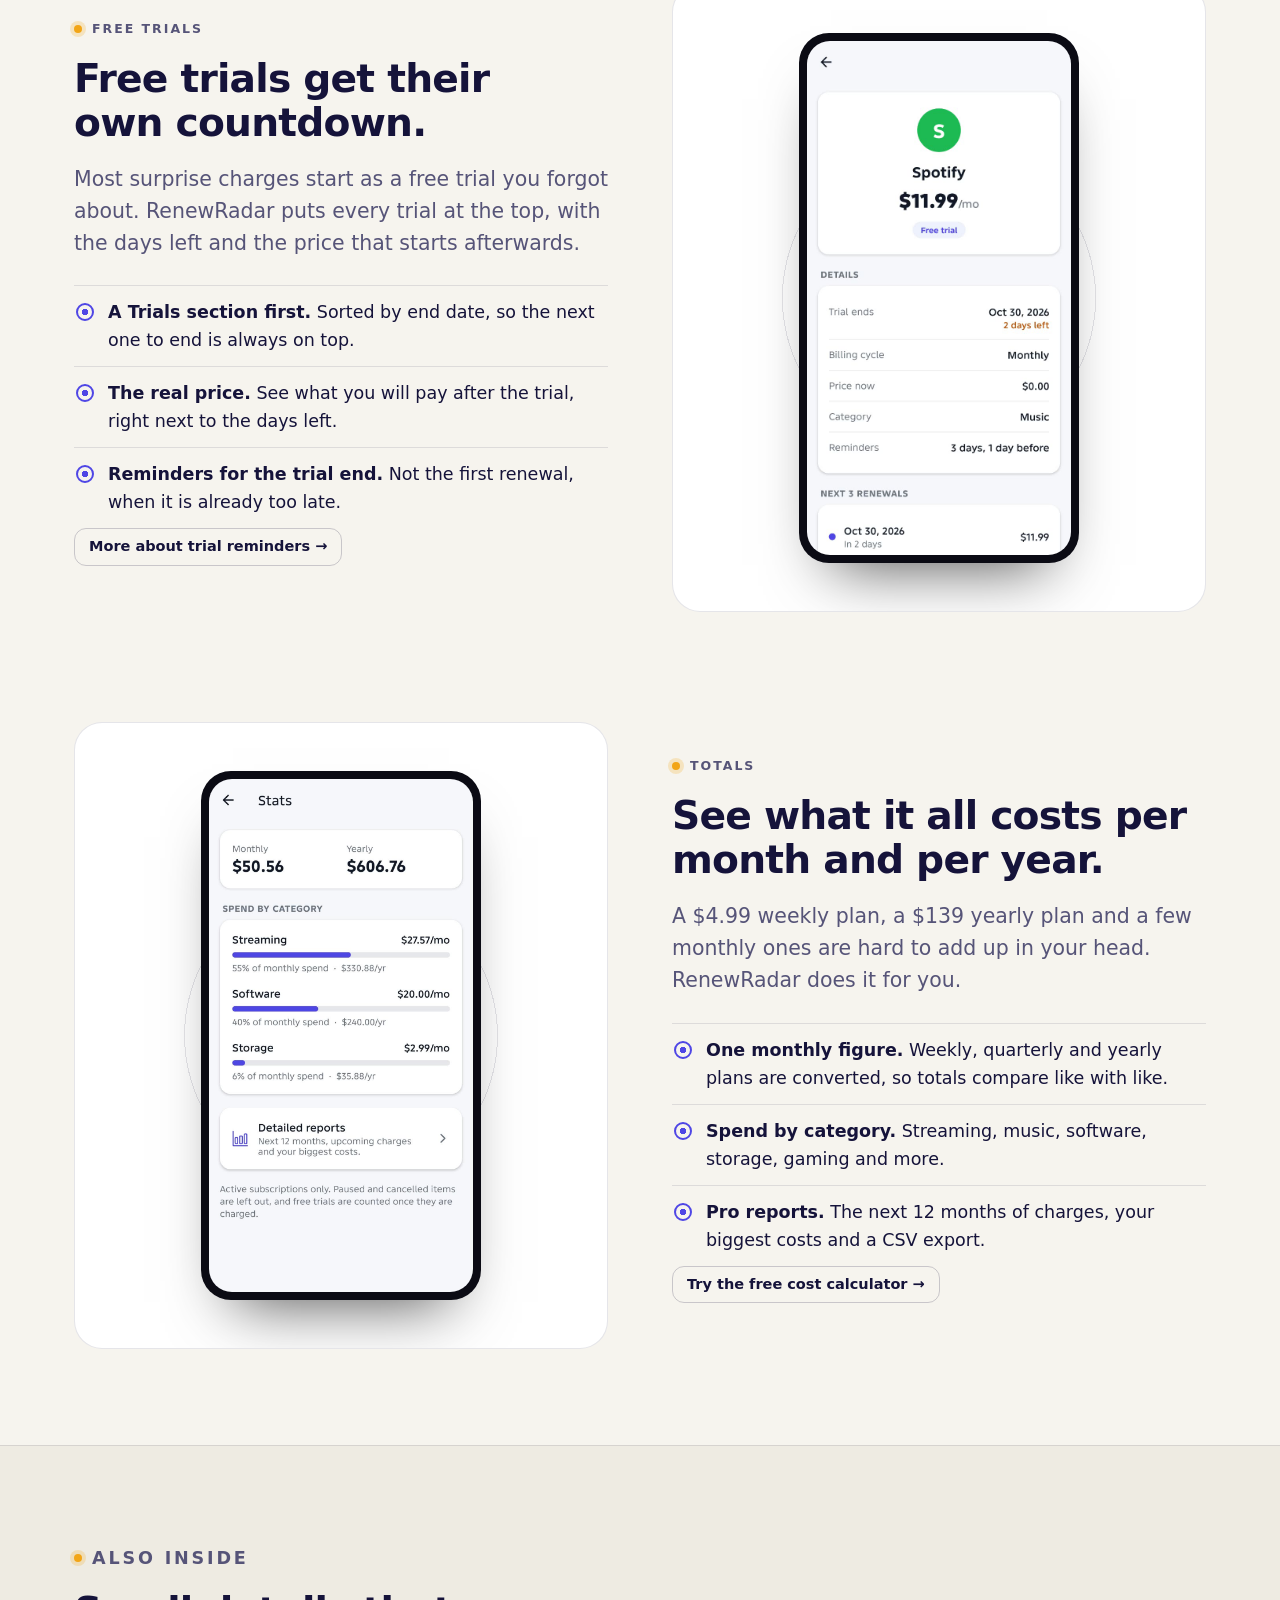
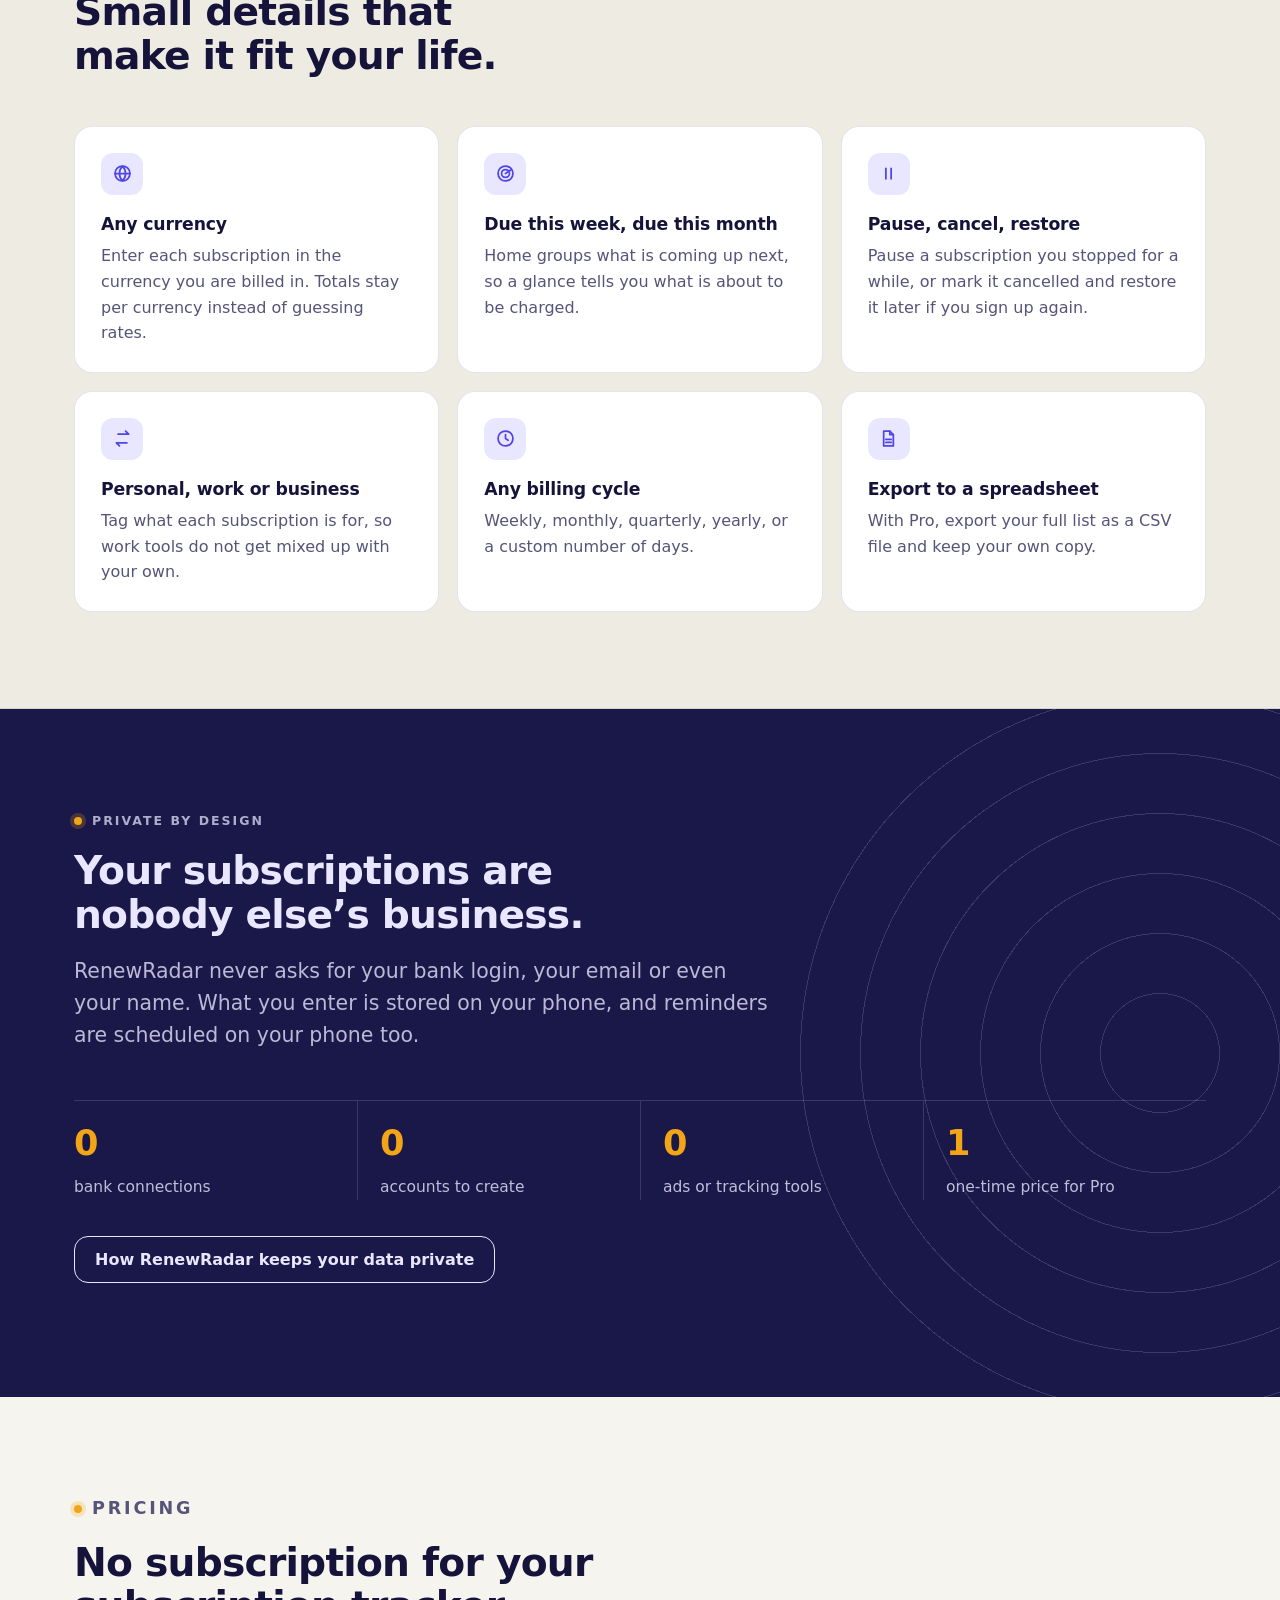
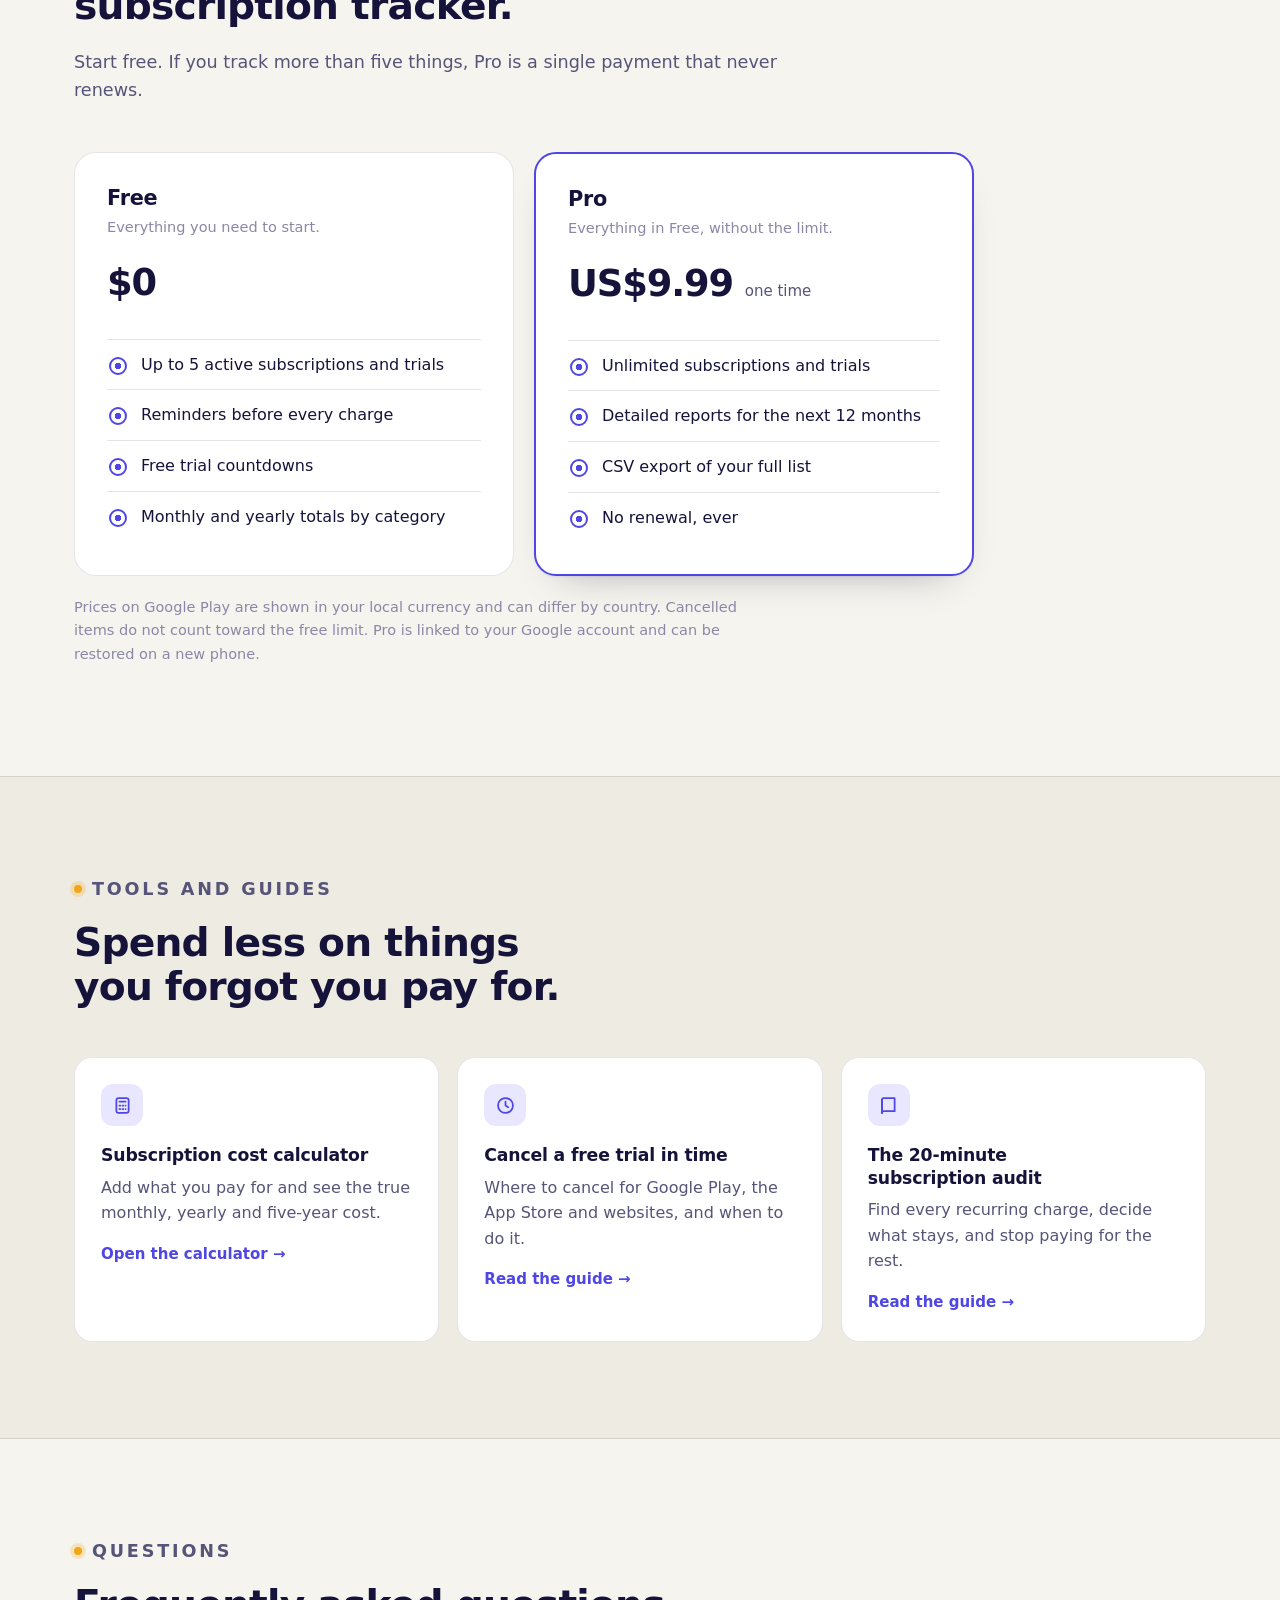
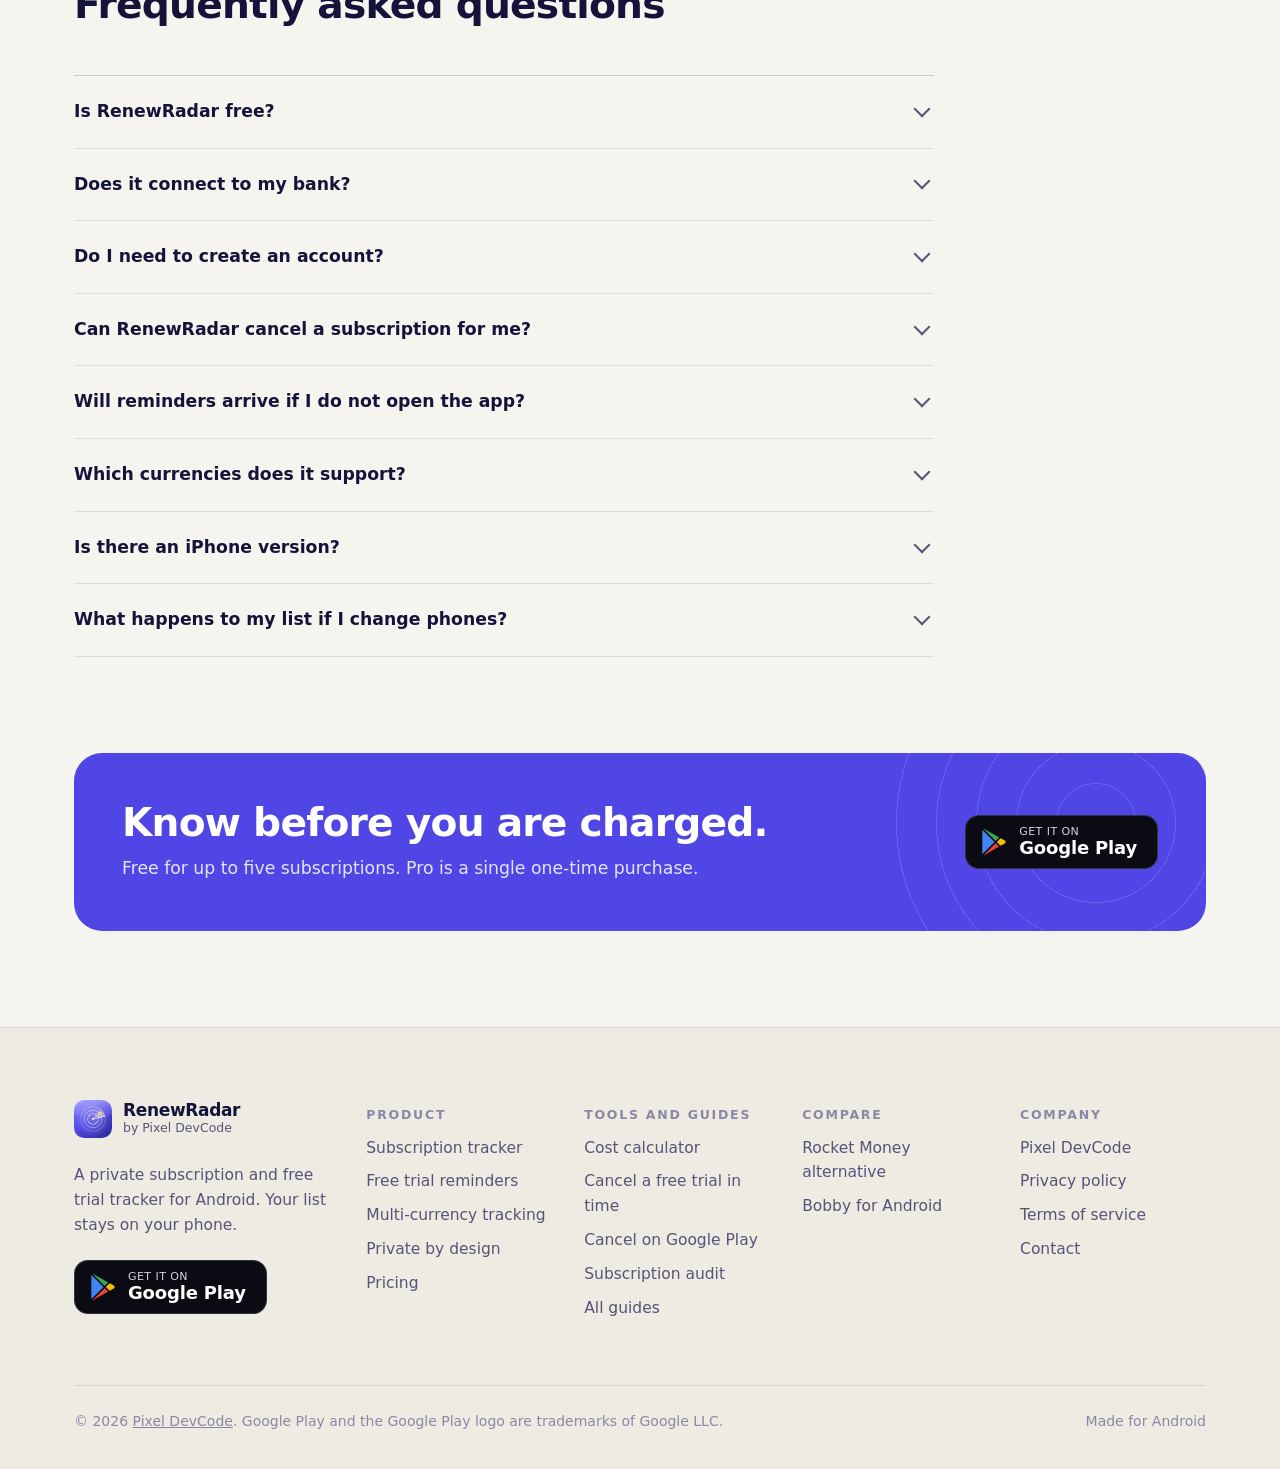
==== commit 65f8c839: "Redesign the site and add feature pages, guides, calculator and comparisons Pages are generated from" ====
--- a/index.html
+++ b/index.html
@@ -3,326 +3,239 @@
 <head>
   <meta charset="utf-8">
   <meta name="viewport" content="width=device-width, initial-scale=1">
-  <title>RenewRadar by Pixel DevCode: know before you are charged</title>
-  <meta name="description" content="RenewRadar keeps every subscription and free trial on one screen and reminds you a few days before each charge. No account, no bank connection, no ads.">
-  <meta name="theme-color" content="#fcfaf7" media="(prefers-color-scheme: light)">
-  <meta name="theme-color" content="#0f0e2b" media="(prefers-color-scheme: dark)">
+  <title>RenewRadar: Subscription and Free Trial Tracker for Android</title>
+  <meta name="description" content="Track every subscription and free trial on one screen and get reminded before each charge. No bank login, no account. Free for five subscriptions on Android.">
   <link rel="canonical" href="https://renewradar.pixeldevcode.com/">
+  <meta name="theme-color" content="#f6f4ee" media="(prefers-color-scheme: light)">
+  <meta name="theme-color" content="#0c0b1d" media="(prefers-color-scheme: dark)">
   <meta property="og:type" content="website">
   <meta property="og:site_name" content="RenewRadar">
   <meta property="og:locale" content="en_US">
   <meta property="og:title" content="RenewRadar: know before you are charged">
-  <meta property="og:description" content="A private subscription and free-trial tracker for Android. Reminders before every charge. No account, no bank connection, no ads.">
+  <meta property="og:description" content="Track every subscription and free trial on one screen and get reminded before each charge. No bank login, no account. Free for five subscriptions on Android.">
   <meta property="og:url" content="https://renewradar.pixeldevcode.com/">
   <meta property="og:image" content="https://renewradar.pixeldevcode.com/og-banner.png">
-  <meta property="og:image:type" content="image/png">
   <meta property="og:image:width" content="1200">
   <meta property="og:image:height" content="630">
-  <meta property="og:image:alt" content="RenewRadar by Pixel DevCode. Know before you are charged. A private subscription and free-trial tracker for Android.">
+  <meta property="og:image:alt" content="RenewRadar by Pixel DevCode. Know before you are charged.">
   <meta name="twitter:card" content="summary_large_image">
   <meta name="twitter:title" content="RenewRadar: know before you are charged">
-  <meta name="twitter:description" content="A private subscription and free-trial tracker for Android. Reminders before every charge. No account, no bank connection, no ads.">
+  <meta name="twitter:description" content="Track every subscription and free trial on one screen and get reminded before each charge. No bank login, no account. Free for five subscriptions on Android.">
   <meta name="twitter:image" content="https://renewradar.pixeldevcode.com/og-banner.png">
-  <meta name="twitter:image:alt" content="RenewRadar by Pixel DevCode. Know before you are charged. A private subscription and free-trial tracker for Android.">
-  <link rel="icon" href="icon.png">
-  <link rel="preload" href="fonts/bricolage-grotesque.woff2" as="font" type="font/woff2" crossorigin>
-  <link rel="preload" href="fonts/inter.woff2" as="font" type="font/woff2" crossorigin>
-  <script>document.documentElement.className+=" js";try{var t=localStorage.getItem("rr-theme");if(t==="light"||t==="dark")document.documentElement.setAttribute("data-theme",t)}catch(e){}</script>
-  <link rel="stylesheet" href="style.css?v=53969653">
+  <link rel="icon" href="/assets/img/icon.png">
+  <link rel="apple-touch-icon" href="/assets/img/icon.png">
+  <link rel="preload" href="/assets/fonts/unbounded.woff2" as="font" type="font/woff2" crossorigin>
+  <link rel="preload" href="/assets/fonts/instrument-sans.woff2" as="font" type="font/woff2" crossorigin>
+  <script>document.documentElement.className="js";try{var t=localStorage.getItem("rr-theme");if(t==="light"||t==="dark"||t==="festive")document.documentElement.setAttribute("data-theme",t)}catch(e){}</script>
+  <link rel="stylesheet" href="/assets/site.css?v=cd66c3f4">
+  <script type="application/ld+json">{"@context":"https://schema.org","@type":"MobileApplication","name":"RenewRadar: Subscriptions","operatingSystem":"ANDROID","applicationCategory":"FinanceApplication","description":"A private subscription and free trial tracker. Add subscriptions by hand, see monthly and yearly totals, and get reminders before every charge.","url":"https://renewradar.pixeldevcode.com/","downloadUrl":"https://play.google.com/store/apps/details?id=com.pixeldevcode.renewradar","installUrl":"https://play.google.com/store/apps/details?id=com.pixeldevcode.renewradar","image":"https://renewradar.pixeldevcode.com/assets/img/icon.png","offers":{"@type":"Offer","price":"0","priceCurrency":"USD"},"publisher":{"@type":"Organization","name":"Pixel DevCode","url":"https://pixeldevcode.com"}}</script>
+  <script type="application/ld+json">{"@context":"https://schema.org","@type":"WebSite","name":"RenewRadar","url":"https://renewradar.pixeldevcode.com/","publisher":{"@type":"Organization","name":"Pixel DevCode"}}</script>
+  <script type="application/ld+json">{"@context":"https://schema.org","@type":"Organization","name":"Pixel DevCode","url":"https://pixeldevcode.com","logo":"https://renewradar.pixeldevcode.com/assets/img/icon.png","email":"renewradar@pixeldevcode.com"}</script>
+  <script type="application/ld+json">{"@context":"https://schema.org","@type":"FAQPage","mainEntity":[{"@type":"Question","name":"Is RenewRadar free?","acceptedAnswer":{"@type":"Answer","text":"Yes. You can track up to five active subscriptions and free trials for free, with reminders, trial countdowns and totals. Pro removes the limit and adds detailed reports and CSV export for a single one-time payment. Cancelled items do not count toward the free limit."}},{"@type":"Question","name":"Does it connect to my bank?","acceptedAnswer":{"@type":"Answer","text":"No. RenewRadar never asks for bank logins or card details. You add each subscription yourself, which takes about a minute, and nothing is read from your accounts."}},{"@type":"Question","name":"Do I need to create an account?","acceptedAnswer":{"@type":"Answer","text":"No. There is no sign-up, no email and no password. Your list is stored only on your phone."}},{"@type":"Question","name":"Can RenewRadar cancel a subscription for me?","acceptedAnswer":{"@type":"Answer","text":"No. It tells you in time, and you cancel with the service itself. Our guide to cancelling a free trial shows where to do it for the most common billing methods."}},{"@type":"Question","name":"Will reminders arrive if I do not open the app?","acceptedAnswer":{"@type":"Answer","text":"Yes. Reminders are scheduled as notifications on your phone, so they work without the app open and without internet. Some Android phones with strict battery saving can delay them; allowing notifications and setting RenewRadar to unrestricted battery use fixes that."}},{"@type":"Question","name":"Which currencies does it support?","acceptedAnswer":{"@type":"Answer","text":"Any currency with a three-letter code. USD, EUR, GBP, CAD, AUD, PHP, INR and JPY are one tap away. When you track more than one currency, totals are shown per currency, because RenewRadar does not guess exchange rates."}},{"@type":"Question","name":"Is there an iPhone version?","acceptedAnswer":{"@type":"Answer","text":"Not yet. RenewRadar is available for Android on Google Play first."}},{"@type":"Question","name":"What happens to my list if I change phones?","acceptedAnswer":{"@type":"Answer","text":"Your list stays on the old phone because nothing is synced to a server. Pro users can export a CSV copy at any time. Pro itself is linked to your Google account, so Restore purchase brings it back on a new phone."}}]}</script>
 </head>
 <body>
   <a class="skip" href="#main">Skip to content</a>
-
-  <header class="top">
-    <div class="wrap bar">
-      <a class="lockup" href="./" aria-label="RenewRadar by Pixel DevCode, home">
-        <img src="icon.png" alt="" width="42" height="42">
-        <span class="lockup-text">
-          <span class="lockup-name">RenewRadar</span>
-          <span class="lockup-by">by Pixel DevCode</span>
-        </span>
-      </a>
-      <nav class="menu" id="site-menu" aria-label="Main">
-        <a href="#how">How it works</a>
-        <a href="#private">Privacy</a>
-        <a href="#pricing">Pricing</a>
-        <a href="mailto:renewradar@pixeldevcode.com">Contact</a>
-      </nav>
-      <div class="bar-end">
-        <a class="chip-soon" href="https://play.google.com/store/apps/details?id=com.pixeldevcode.renewradar"><svg class="gp" viewBox="0 0 24 24" aria-hidden="true"><path fill="#4285F4" d="M1.337.924a1.486 1.486 0 0 0-.112.568v21.017c0 .217.045.419.124.6l11.155-11.087L1.337.924z"/><path fill="#34A853" d="M13.544 10.989l3.258-3.238L3.45.195a1.466 1.466 0 0 0-.946-.179l11.04 10.973z"/><path fill="#FBBC04" d="M22.018 13.298l-3.919 2.218-3.515-3.493 3.543-3.521 3.891 2.202a1.49 1.49 0 0 1 0 2.594z"/><path fill="#EA4335" d="M13.544 13.056l-11 10.933c.298.036.612-.016.906-.183l13.324-7.54-3.23-3.21z"/></svg>On Google Play</a>
-        <button class="theme-toggle" type="button" aria-label="Switch to dark theme" data-mode="light"><svg class="i-moon" viewBox="0 0 24 24" aria-hidden="true"><path d="M21 12.8A8.5 8.5 0 1 1 11.2 3 6.6 6.6 0 0 0 21 12.8z"/></svg><svg class="i-sun" viewBox="0 0 24 24" aria-hidden="true"><circle cx="12" cy="12" r="4"/><path d="M12 2v2M12 20v2M4.9 4.9l1.4 1.4M17.7 17.7l1.4 1.4M2 12h2M20 12h2M4.9 19.1l1.4-1.4M17.7 6.3l1.4-1.4"/></svg></button>
-        <button class="menu-btn" type="button" aria-label="Open menu" aria-expanded="false" aria-controls="site-menu"><span></span><span></span><span></span></button>
-      </div>
-    </div>
-  </header>
-
+  <header class="top"><div class="wrap bar">
+    <a class="lockup" href="/" aria-label="RenewRadar, home"><img src="/assets/img/icon.png" alt="" width="38" height="38"><span><b>RenewRadar</b><small>by Pixel DevCode</small></span></a>
+    <nav class="nav" id="site-nav" aria-label="Main"><a href="/subscription-tracker/">Features</a><a href="/free-trial-reminder/">Free trials</a><a href="/subscription-cost-calculator/">Calculator</a><a href="/guides/">Guides</a><a href="/#pricing">Pricing</a></nav>
+    <div class="bar-end">
+      <div class="modes" role="group" aria-label="Color mode"><button type="button" data-mode="light" aria-pressed="false" aria-label="Light mode" title="Light mode"><svg viewBox="0 0 24 24" aria-hidden="true"><circle cx="12" cy="12" r="4"/><path d="M12 2.5v2M12 19.5v2M4.6 4.6L6 6M18 18l1.4 1.4M2.5 12h2M19.5 12h2M4.6 19.4L6 18M18 6l1.4-1.4"/></svg></button><button type="button" data-mode="dark" aria-pressed="false" aria-label="Dark mode" title="Dark mode"><svg viewBox="0 0 24 24" aria-hidden="true"><path d="M20.5 13.2A8.5 8.5 0 1 1 10.8 3.5a6.6 6.6 0 0 0 9.7 9.7z"/></svg></button><button type="button" data-mode="festive" aria-pressed="false" aria-label="Christmas mode" title="Christmas mode"><svg viewBox="0 0 24 24" aria-hidden="true"><path d="M12 2.5v19M3.8 7.2l16.4 9.6M3.8 16.8l16.4-9.6M9.5 4l2.5 2.5L14.5 4M9.5 20l2.5-2.5 2.5 2.5M4.2 10.3l3.4.9-.9 3.4M19.8 13.7l-3.4-.9.9-3.4"/></svg></button></div>
+      <a class="play play-sm" href="https://play.google.com/store/apps/details?id=com.pixeldevcode.renewradar"><svg viewBox="0 0 24 24" aria-hidden="true"><path fill="#4285F4" d="M1.337.924a1.486 1.486 0 0 0-.112.568v21.017c0 .217.045.419.124.6l11.155-11.087L1.337.924z"/><path fill="#34A853" d="M13.544 10.989l3.258-3.238L3.45.195a1.466 1.466 0 0 0-.946-.179l11.04 10.973z"/><path fill="#FBBC04" d="M22.018 13.298l-3.919 2.218-3.515-3.493 3.543-3.521 3.891 2.202a1.49 1.49 0 0 1 0 2.594z"/><path fill="#EA4335" d="M13.544 13.056l-11 10.933c.298.036.612-.016.906-.183l13.324-7.54-3.23-3.21z"/></svg><span><b>Google Play</b></span></a>
+      <button class="menu-btn" type="button" aria-label="Menu" aria-expanded="false" aria-controls="site-nav"><span></span><span></span><span></span></button>
+    </div>
+  </div></header>
   <main id="main">
-    <div class="banner">
-      <div class="hbg" aria-hidden="true"><i class="hb-glow"></i><i class="hb-rings"></i></div>
-      <section class="hero wrap">
-      <div class="hero-copy">
-        <p class="eyebrow rise" style="--i:0">Subscription and free-trial tracker for Android</p>
-        <h1 class="rise" style="--i:1">Know <span class="mark">before</span> you are charged.</h1>
-        <p class="lede rise" style="--i:2">RenewRadar keeps every subscription and free trial on one screen and taps you on the shoulder a few days before each charge.</p>
-        <div class="cta rise" style="--i:3">
-          <a class="avail" href="https://play.google.com/store/apps/details?id=com.pixeldevcode.renewradar">
-            <span class="beacon" aria-hidden="true"><svg class="gp" viewBox="0 0 24 24" aria-hidden="true"><path fill="#4285F4" d="M1.337.924a1.486 1.486 0 0 0-.112.568v21.017c0 .217.045.419.124.6l11.155-11.087L1.337.924z"/><path fill="#34A853" d="M13.544 10.989l3.258-3.238L3.45.195a1.466 1.466 0 0 0-.946-.179l11.04 10.973z"/><path fill="#FBBC04" d="M22.018 13.298l-3.919 2.218-3.515-3.493 3.543-3.521 3.891 2.202a1.49 1.49 0 0 1 0 2.594z"/><path fill="#EA4335" d="M13.544 13.056l-11 10.933c.298.036.612-.016.906-.183l13.324-7.54-3.23-3.21z"/></svg></span>
-            <div>
-              <p class="avail-label">Availability</p>
-              <p class="avail-main">Now on Google Play</p>
-            </div>
-            <span class="avail-os">Android</span>
-          </a>
-          <a class="policy-link" href="privacy.html"><span class="pl-ico" aria-hidden="true"><svg viewBox="0 0 24 24"><path d="M12 3l7 3v5c0 4.5-3 8.2-7 10-4-1.8-7-5.5-7-10V6l7-3z"/><path d="M9 12l2 2 4-4"/></svg></span><span class="pl-text"><b>Read the privacy policy</b><small>Your data stays on your phone</small></span><svg class="pl-go" viewBox="0 0 24 24" aria-hidden="true"><path d="M5 12h14M13 6l6 6-6 6"/></svg></a>
-        </div>
-      </div>
-      <figure class="radar rise" style="--i:2">
-        <svg viewBox="0 0 440 440" role="img" aria-label="A radar diagram with five example subscriptions. The closer a subscription sits to the centre, the sooner it is charged.">
-          <defs>
-            <linearGradient id="wedge" gradientUnits="userSpaceOnUse" x1="220" y1="100" x2="98" y2="100">
-              <stop offset="0" class="wedge-a"/>
-              <stop offset="1" class="wedge-b"/>
-            </linearGradient>
-          </defs>
-
-          <circle class="ticks" cx="220" cy="220" r="196"/>
-          <circle class="ring" cx="220" cy="220" r="190"/>
-          <circle class="ring dash" cx="220" cy="220" r="126"/>
-          <circle class="ring" cx="220" cy="220" r="63"/>
-          <line class="axis" x1="220" y1="30" x2="220" y2="410"/>
-          <line class="axis" x1="30" y1="220" x2="410" y2="220"/>
-
-          <g aria-hidden="true">
-            <text class="scale" x="226" y="152">7 days</text>
-            <text class="scale" x="226" y="89">30 days</text>
-            <text class="scale" x="226" y="25">90 days</text>
-          </g>
-
-          <g class="sweep" aria-hidden="true">
-            <path d="M220 220 L220 30 A190 190 0 0 0 97.9 74.5 Z" fill="url(#wedge)"/>
-            <line class="sweep-line" x1="220" y1="220" x2="220" y2="30"/>
-          </g>
-
-          <circle class="dot" cx="220" cy="220" r="3"/>
-
-          <g aria-hidden="true">
-            <circle class="halo" cx="198" cy="194" r="6"/>
-            <circle class="dot hot" cx="198" cy="194" r="6"/>
-            <text class="name" x="187" y="191" text-anchor="end">Video streaming</text>
-            <text class="when" x="187" y="206" text-anchor="end">tomorrow</text>
-
-            <circle class="dot trial" cx="268" cy="207" r="5.5"/>
-            <text class="name" x="279" y="204">Music trial</text>
-            <text class="when" x="279" y="219">ends in 2 days</text>
-
-            <circle class="dot" cx="192" cy="297" r="4.5"/>
-            <text class="name" x="203" y="294">Cloud storage</text>
-            <text class="when" x="203" y="309">in 12 days</text>
-
-            <circle class="dot" cx="302" cy="277" r="4.5"/>
-            <text class="name" x="313" y="274">AI assistant</text>
-            <text class="when" x="313" y="289">in 20 days</text>
-
-            <circle class="dot" cx="57" cy="243" r="4.5"/>
-            <text class="name" x="68" y="240">Shopping club</text>
-            <text class="when" x="68" y="255">in 64 days</text>
-          </g>
-        </svg>
-        <figcaption>Example data. Distance from the centre is the time until you are charged.</figcaption>
-      </figure>
-    </section>
-    </div>
-
-    <section id="how" class="how">
-      <div class="wrap">
-        <div class="how-head">
-          <div class="how-copy">
-          <p class="kicker">How it works</p>
-          <h2>Four small steps, then it watches for you.</h2>
-          <p class="how-sub">Set it up once. RenewRadar does the remembering.</p>
-        </div>
-          <div class="notif-stack">
-            <div class="notif notif-left rise" style="--i:4" role="group" aria-label="Example reminder">
-          <div class="n-back n-back-2" aria-hidden="true"></div>
-          <div class="n-back n-back-1" aria-hidden="true"></div>
-          <aside class="n-front">
-            <div class="n-top"><img src="icon.png" alt="" width="20" height="20"><span>RenewRadar</span><span class="n-when">9:00</span></div>
-            <div class="n-main">
-              <span class="n-av" aria-hidden="true">V</span>
-              <div>
-                <p class="n-title">Video streaming renews tomorrow</p>
-                <p class="n-body">$15.99 will be charged on Oct 29.</p>
-              </div>
-            </div>
-          </aside>
-        </div>
-            <div class="notif notif-right rise" style="--i:5" role="group" aria-label="Example reminder">
-          <div class="n-back n-back-2" aria-hidden="true"></div>
-          <div class="n-back n-back-1" aria-hidden="true"></div>
-          <aside class="n-front">
-            <div class="n-top"><img src="icon.png" alt="" width="20" height="20"><span>RenewRadar</span><span class="n-when">9:00</span></div>
-            <div class="n-main">
-              <span class="n-av n-av-trial" aria-hidden="true">M</span>
-              <div>
-                <p class="n-title">Music free trial ends in 2 days</p>
-                <p class="n-body">You will be charged $9.99 on Oct 31 unless you cancel.</p>
-              </div>
-            </div>
-          </aside>
-        </div>
-          </div>
-        </div>
-        <ol class="stepper">
-          <li>
-            <span class="no">01</span>
-            <h3>Add what you pay for</h3>
-            <p>Search for a service or type your own. Enter the price, how often you are billed and the next renewal date.</p>
-          </li>
-          <li>
-            <span class="no">02</span>
-            <h3>Choose your reminders</h3>
-            <p>Pick how many days before each renewal you want a heads-up. Every subscription keeps its own timing.</p>
-          </li>
-          <li>
-            <span class="no">03</span>
-            <h3>Watch the radar</h3>
-            <p>Home lists everything by next renewal, with monthly and yearly totals and a countdown on every free trial.</p>
-          </li>
-          <li>
-            <span class="no">04</span>
-            <h3>Stay in control</h3>
-            <p>Edit, pause or mark a subscription as cancelled whenever things change. Renewal dates move forward on their own.</p>
-          </li>
-        </ol>
-      </div>
-    </section>
-
-    <section class="facts wrap" aria-label="Good to know">
-      <article class="tile tile-currency">
-        <h3>Any currency</h3>
-        <p>Add each subscription in the currency you are billed in. With no exchange rates, you get a clear total for each currency instead of a guess.</p>
-        <div class="vis" aria-hidden="true">
-          <div class="chips"><span>USD</span><span>EUR</span><span>GBP</span><span>PHP</span><span>JPY</span><span>INR</span></div>
-          <ul class="mini">
-            <li><span>USD</span><b>$42.97</b></li>
-            <li><span>EUR</span><b>&euro;18.50</b></li>
-            <li><span>PHP</span><b>&#8369;1,250</b></li>
-          </ul>
-          <p class="cap">Example monthly totals, one per currency.</p>
-        </div>
-      </article>
-      <article class="tile tile-trial">
-        <h3>Free trials, counted down</h3>
-        <p>See the days left on every trial and the price you will pay when it ends, before it does.</p>
-        <div class="vis" aria-hidden="true">
-          <div class="trial-row"><span class="initial">M</span><div><b>Music trial</b><small>Ends in 2 days, then $9.99</small></div></div>
-          <div class="meter"><i style="--p:71%"></i></div>
-        </div>
-      </article>
-      <article class="tile tile-offline">
-        <h3>Works offline</h3>
-        <p>Everything runs on your phone, so reminders and totals work on a plane, on a train or in a basement.</p>
-        <div class="vis" aria-hidden="true">
-          <div class="toggle-row"><span>Airplane mode</span><i class="switch"></i></div>
-          <div class="toggle-row"><span>Reminder set for 9:00</span><i class="tick"></i></div>
-        </div>
-      </article>
-    </section>
-
-    <section id="private" class="band">
-      <div class="wrap band-grid">
-        <div class="band-copy">
-          <p class="kicker">Private by design</p>
-          <h2>Your list stays on your phone.</h2>
-          <p>You type in what you pay for, and it never leaves the device. We run no server that receives your subscriptions, so there is nothing for us to lose or sell.</p>
-          <a class="text-link" href="privacy.html">How RenewRadar handles data</a>
-        </div>
-        <ul class="nos">
-          <li>
-            <span class="ico" aria-hidden="true"><svg viewBox="0 0 24 24"><circle cx="12" cy="8" r="4"/><path d="M4 21c0-4 4-6 8-6s8 2 8 6"/></svg></span>
-            <div><strong>No account.</strong><span>Open the app and start. There is nothing to sign up for.</span></div>
-          </li>
-          <li>
-            <span class="ico" aria-hidden="true"><svg viewBox="0 0 24 24"><path d="M3 10l9-6 9 6"/><path d="M5 10v8M10 10v8M14 10v8M19 10v8M3 20h18"/></svg></span>
-            <div><strong>No bank connection.</strong><span>You type in what you pay for. RenewRadar never asks for your bank login.</span></div>
-          </li>
-          <li>
-            <span class="ico" aria-hidden="true"><svg viewBox="0 0 24 24"><path d="M2 12s4-7 10-7 10 7 10 7-4 7-10 7S2 12 2 12z"/><circle cx="12" cy="12" r="3"/><path d="M4 4l16 16"/></svg></span>
-            <div><strong>No ads, no tracking.</strong><span>No ad networks and no analytics, so nothing follows you around.</span></div>
-          </li>
-        </ul>
-      </div>
-    </section>
-
-
-    <section id="pricing" class="pricing wrap">
-      <div class="pricing-head">
-        <p class="kicker">Pricing</p>
-        <h2>One payment. No subscription for your subscription tracker.</h2>
-        <p>Tracking up to five subscriptions costs nothing. If you need more, Pro is a single one-time purchase, with no renewal to remember.</p>
-      </div>
-      <div class="plans">
-        <article class="plan">
-          <p class="plan-name">Free</p>
-          <p class="plan-line">Everything you need to start.</p>
-          <ul>
-            <li>Up to five subscriptions</li>
-            <li>Reminders before every charge</li>
-            <li>Free-trial countdowns</li>
-            <li>Monthly and yearly totals</li>
-          </ul>
-        </article>
-        <article class="plan plan-pro">
-          <span class="tag">One-time purchase</span>
-          <p class="plan-name">Pro</p>
-          <p class="plan-line">Everything in Free, without the limit.</p>
-          <ul>
-            <li>Unlimited subscriptions</li>
-            <li>Detailed spending reports</li>
-            <li>Export your list to a spreadsheet</li>
-            <li>No renewal to remember</li>
-          </ul>
-        </article>
-      </div>
-    </section>
+
+<section class="hero">
+  <div class="wrap hero-grid">
+    <div>
+      <p class="tag rise" style="--i:0">Subscription and free trial tracker for Android</p>
+      <h1 class="rise" style="--i:1">Know <span class="mark">before</span> you are charged.</h1>
+      <p class="lede rise" style="--i:2">RenewRadar keeps every subscription and free trial on one screen, counts down the days, and reminds you before each charge. No bank login, no account, and your list never leaves your phone.</p>
+      <div class="hero-cta rise" style="--i:3"><a class="play" href="https://play.google.com/store/apps/details?id=com.pixeldevcode.renewradar"><svg viewBox="0 0 24 24" aria-hidden="true"><path fill="#4285F4" d="M1.337.924a1.486 1.486 0 0 0-.112.568v21.017c0 .217.045.419.124.6l11.155-11.087L1.337.924z"/><path fill="#34A853" d="M13.544 10.989l3.258-3.238L3.45.195a1.466 1.466 0 0 0-.946-.179l11.04 10.973z"/><path fill="#FBBC04" d="M22.018 13.298l-3.919 2.218-3.515-3.493 3.543-3.521 3.891 2.202a1.49 1.49 0 0 1 0 2.594z"/><path fill="#EA4335" d="M13.544 13.056l-11 10.933c.298.036.612-.016.906-.183l13.324-7.54-3.23-3.21z"/></svg><span><small>Get it on</small><b>Google Play</b></span></a><a class="btn btn-ghost" href="#how">How it works</a></div>
+      <ul class="facts rise" style="--i:4">
+        <li><svg viewBox="0 0 24 24" aria-hidden="true"><path d="M5 12.5l4.5 4.5L19 7.5"/></svg>Free for 5 subscriptions</li>
+        <li><svg viewBox="0 0 24 24" aria-hidden="true"><path d="M5 12.5l4.5 4.5L19 7.5"/></svg>One-time Pro, no subscription</li>
+        <li><svg viewBox="0 0 24 24" aria-hidden="true"><path d="M5 12.5l4.5 4.5L19 7.5"/></svg>Works offline</li>
+      </ul>
+    </div>
+    <div class="stage rise" style="--i:2" aria-hidden="true">
+      <div class="scope">
+        <div class="sweep"></div>
+        <i class="blip" style="--x:62%;--y:30%;--d:-5.1s"></i>
+        <i class="blip" style="--x:30%;--y:38%;--d:-1.2s"></i>
+        <i class="blip dim" style="--x:74%;--y:70%"></i>
+        <i class="blip dim" style="--x:20%;--y:66%"></i>
+        <i class="blip dim" style="--x:44%;--y:84%"></i>
+      </div>
+      <div class="phone"><div class="screen"><img src="/assets/img/app-home.jpg" alt="" width="922" height="2048" fetchpriority="high"></div></div>
+      <div class="ping-card ping-a"><img src="/assets/img/icon.png" alt="" width="34" height="34"><div><small>RenewRadar &middot; now</small><b>Spotify free trial ends in 2 days</b>You will be charged $11.99 on Oct 30 unless you cancel.</div></div>
+      <div class="ping-card ping-b"><img src="/assets/img/icon.png" alt="" width="34" height="34"><div><small>RenewRadar &middot; 9:00</small><b>Netflix renews tomorrow</b>$15.99 will be charged on Nov 2.</div></div>
+    </div>
+  </div>
+</section>
+
+<section class="section section-alt" id="how">
+  <div class="wrap">
+    <div class="section-head reveal">
+      <p class="tag">How it works</p>
+      <h2>Three steps, about a minute per subscription.</h2>
+      <p>You add what you pay for once. RenewRadar keeps the dates current and taps you on the shoulder before money leaves your account.</p>
+    </div>
+    <ol class="steps reveal">
+      <li><h3>Add it</h3><p>Type a name and pick from suggestions for popular services. Set the price, currency, billing cycle and next charge date.</p></li>
+      <li><h3>Choose your reminders</h3><p>Get a notification 14, 7, 3 or 1 day before, or on the day. The default is 3 days and 1 day before, and every subscription can have its own timing.</p></li>
+      <li><h3>Decide in time</h3><p>Keep it, pause it or mark it cancelled. Renewal dates roll forward on their own, so the list stays right without upkeep.</p></li>
+    </ol>
+  </div>
+</section>
+
+<section class="section">
+  <div class="wrap">
+    <div class="split reveal">
+      <div>
+        <p class="tag">Free trials</p>
+        <h2>Free trials get their own countdown.</h2>
+        <p class="lede">Most surprise charges start as a free trial you forgot about. RenewRadar puts every trial at the top, with the days left and the price that starts afterwards.</p>
+        <ul class="ticks">
+          <li><b>A Trials section first.</b> Sorted by end date, so the next one to end is always on top.</li>
+          <li><b>The real price.</b> See what you will pay after the trial, right next to the days left.</li>
+          <li><b>Reminders for the trial end.</b> Not the first renewal, when it is already too late.</li>
+        </ul>
+        <p><a class="btn btn-ghost btn-sm" href="/free-trial-reminder/">More about trial reminders &rarr;</a></p>
+      </div>
+      <div class="shot"><div class="device"><div><img src="/assets/img/app-trial.jpg" alt="RenewRadar detail screen for a Spotify free trial ending in 2 days, then $11.99 a month" width="672" height="2048" loading="lazy" decoding="async"></div></div></div>
+    </div>
+
+    <div class="split flip reveal">
+      <div>
+        <p class="tag">Totals</p>
+        <h2>See what it all costs per month and per year.</h2>
+        <p class="lede">A $4.99 weekly plan, a $139 yearly plan and a few monthly ones are hard to add up in your head. RenewRadar does it for you.</p>
+        <ul class="ticks">
+          <li><b>One monthly figure.</b> Weekly, quarterly and yearly plans are converted, so totals compare like with like.</li>
+          <li><b>Spend by category.</b> Streaming, music, software, storage, gaming and more.</li>
+          <li><b>Pro reports.</b> The next 12 months of charges, your biggest costs and a CSV export.</li>
+        </ul>
+        <p><a class="btn btn-ghost btn-sm" href="/subscription-cost-calculator/">Try the free cost calculator &rarr;</a></p>
+      </div>
+      <div class="shot"><div class="device"><div><img src="/assets/img/app-stats.jpg" alt="RenewRadar stats screen showing $50.56 a month and $606.76 a year, split by category" width="922" height="2048" loading="lazy" decoding="async"></div></div></div>
+    </div>
+  </div>
+</section>
+
+<section class="section section-alt">
+  <div class="wrap">
+    <div class="section-head reveal">
+      <p class="tag">Also inside</p>
+      <h2>Small details that make it fit your life.</h2>
+    </div>
+    <div class="grid-3 reveal">
+      <div class="card"><div class="ic"><svg viewBox="0 0 24 24" aria-hidden="true"><circle cx="12" cy="12" r="8.5"/><path d="M3.5 12h17M12 3.5c2.5 2.6 3.5 5.4 3.5 8.5s-1 5.9-3.5 8.5c-2.5-2.6-3.5-5.4-3.5-8.5s1-5.9 3.5-8.5z"/></svg></div><h3>Any currency</h3><p>Enter each subscription in the currency you are billed in. Totals stay per currency instead of guessing rates.</p></div>
+      <div class="card"><div class="ic"><svg viewBox="0 0 24 24" aria-hidden="true"><circle cx="12" cy="12" r="8.5"/><circle cx="12" cy="12" r="4.5"/><path d="M12 12l6-4"/></svg></div><h3>Due this week, due this month</h3><p>Home groups what is coming up next, so a glance tells you what is about to be charged.</p></div>
+      <div class="card"><div class="ic"><svg viewBox="0 0 24 24" aria-hidden="true"><path d="M9 6v12M15 6v12"/></svg></div><h3>Pause, cancel, restore</h3><p>Pause a subscription you stopped for a while, or mark it cancelled and restore it later if you sign up again.</p></div>
+      <div class="card"><div class="ic"><svg viewBox="0 0 24 24" aria-hidden="true"><path d="M7 7h12l-3.5-3.5M17 17H5l3.5 3.5"/></svg></div><h3>Personal, work or business</h3><p>Tag what each subscription is for, so work tools do not get mixed up with your own.</p></div>
+      <div class="card"><div class="ic"><svg viewBox="0 0 24 24" aria-hidden="true"><circle cx="12" cy="12" r="8.5"/><path d="M12 7.5V12l3 2"/></svg></div><h3>Any billing cycle</h3><p>Weekly, monthly, quarterly, yearly, or a custom number of days.</p></div>
+      <div class="card"><div class="ic"><svg viewBox="0 0 24 24" aria-hidden="true"><path d="M6.5 3.5h7l4 4v13h-11z"/><path d="M13.5 3.5v4h4M9 13h6M9 16.5h6"/></svg></div><h3>Export to a spreadsheet</h3><p>With Pro, export your full list as a CSV file and keep your own copy.</p></div>
+    </div>
+  </div>
+</section>
+
+<section class="band">
+  <div class="wrap">
+    <p class="tag">Private by design</p>
+    <h2>Your subscriptions are nobody else&rsquo;s business.</h2>
+    <p class="lede">RenewRadar never asks for your bank login, your email or even your name. What you enter is stored on your phone, and reminders are scheduled on your phone too.</p>
+    <ul class="nots reveal">
+      <li><b>0</b><span>bank connections</span></li>
+      <li><b>0</b><span>accounts to create</span></li>
+      <li><b>0</b><span>ads or tracking tools</span></li>
+      <li><b>1</b><span>one-time price for Pro</span></li>
+    </ul>
+    <p style="margin-top:36px"><a class="btn btn-ghost" style="color:inherit;border-color:currentColor" href="/private-subscription-tracker/">How RenewRadar keeps your data private</a></p>
+  </div>
+</section>
+
+<section class="section" id="pricing">
+  <div class="wrap">
+    <div class="section-head reveal">
+      <p class="tag">Pricing</p>
+      <h2>No subscription for your subscription tracker.</h2>
+      <p>Start free. If you track more than five things, Pro is a single payment that never renews.</p>
+    </div>
+    <div class="plans reveal">
+      <div class="plan">
+        <h3>Free</h3>
+        <p class="fine">Everything you need to start.</p>
+        <p class="price">$0</p>
+        <ul class="ticks">
+          <li>Up to 5 active subscriptions and trials</li>
+          <li>Reminders before every charge</li>
+          <li>Free trial countdowns</li>
+          <li>Monthly and yearly totals by category</li>
+        </ul>
+      </div>
+      <div class="plan plan-pro">
+        <h3>Pro</h3>
+        <p class="fine">Everything in Free, without the limit.</p>
+        <p class="price">US$9.99 <small>one time</small></p>
+        <ul class="ticks">
+          <li>Unlimited subscriptions and trials</li>
+          <li>Detailed reports for the next 12 months</li>
+          <li>CSV export of your full list</li>
+          <li>No renewal, ever</li>
+        </ul>
+      </div>
+    </div>
+    <p class="fine" style="margin-top:20px;max-width:46em">Prices on Google Play are shown in your local currency and can differ by country. Cancelled items do not count toward the free limit. Pro is linked to your Google account and can be restored on a new phone.</p>
+  </div>
+</section>
+
+<section class="section section-alt">
+  <div class="wrap">
+    <div class="section-head reveal">
+      <p class="tag">Tools and guides</p>
+      <h2>Spend less on things you forgot you pay for.</h2>
+    </div>
+    <div class="grid-3 reveal">
+      <a class="card" href="/subscription-cost-calculator/"><div class="ic"><svg viewBox="0 0 24 24" aria-hidden="true"><rect x="5" y="3.5" width="14" height="17" rx="2.5"/><path d="M8.5 7.5h7M8.5 12h1M12 12h1M15.5 12h0M8.5 16h1M12 16h1M15.5 16h0"/></svg></div><h3>Subscription cost calculator</h3><p>Add what you pay for and see the true monthly, yearly and five-year cost.</p><span class="go">Open the calculator &rarr;</span></a>
+      <a class="card" href="/guides/cancel-free-trial-before-charged/"><div class="ic"><svg viewBox="0 0 24 24" aria-hidden="true"><circle cx="12" cy="12" r="8.5"/><path d="M12 7.5V12l3 2"/></svg></div><h3>Cancel a free trial in time</h3><p>Where to cancel for Google Play, the App Store and websites, and when to do it.</p><span class="go">Read the guide &rarr;</span></a>
+      <a class="card" href="/guides/subscription-audit/"><div class="ic"><svg viewBox="0 0 24 24" aria-hidden="true"><path d="M4.5 5.5A2 2 0 0 1 6.5 3.5H19v15H6.5a2 2 0 0 0-2 2z"/><path d="M4.5 20.5v-15"/></svg></div><h3>The 20-minute subscription audit</h3><p>Find every recurring charge, decide what stays, and stop paying for the rest.</p><span class="go">Read the guide &rarr;</span></a>
+    </div>
+  </div>
+</section>
+
+<section class="section" id="faq">
+  <div class="wrap">
+    <div class="section-head reveal">
+      <p class="tag">Questions</p>
+      <h2>Frequently asked questions</h2>
+    </div>
+    <div class="faq"><details><summary>Is RenewRadar free?</summary><div>Yes. You can track up to five active subscriptions and free trials for free, with reminders, trial countdowns and totals. Pro removes the limit and adds detailed reports and CSV export for a single one-time payment. Cancelled items do not count toward the free limit.</div></details><details><summary>Does it connect to my bank?</summary><div>No. RenewRadar never asks for bank logins or card details. You add each subscription yourself, which takes about a minute, and nothing is read from your accounts.</div></details><details><summary>Do I need to create an account?</summary><div>No. There is no sign-up, no email and no password. Your list is stored only on your phone.</div></details><details><summary>Can RenewRadar cancel a subscription for me?</summary><div>No. It tells you in time, and you cancel with the service itself. Our <a href="/guides/cancel-free-trial-before-charged/">guide to cancelling a free trial</a> shows where to do it for the most common billing methods.</div></details><details><summary>Will reminders arrive if I do not open the app?</summary><div>Yes. Reminders are scheduled as notifications on your phone, so they work without the app open and without internet. Some Android phones with strict battery saving can delay them; allowing notifications and setting RenewRadar to unrestricted battery use fixes that.</div></details><details><summary>Which currencies does it support?</summary><div>Any currency with a three-letter code. USD, EUR, GBP, CAD, AUD, PHP, INR and JPY are one tap away. When you track more than one currency, totals are shown per currency, because RenewRadar does not guess exchange rates.</div></details><details><summary>Is there an iPhone version?</summary><div>Not yet. RenewRadar is available for Android on Google Play first.</div></details><details><summary>What happens to my list if I change phones?</summary><div>Your list stays on the old phone because nothing is synced to a server. Pro users can export a CSV copy at any time. Pro itself is linked to your Google account, so Restore purchase brings it back on a new phone.</div></details></div>
+  </div>
+</section>
+
+<section class="cta-band"><div class="wrap"><div class="cta-box reveal">
+    <div><h2>Know before you are charged.</h2><p>Free for up to five subscriptions. Pro is a single one-time purchase.</p></div>
+    <a class="play" href="https://play.google.com/store/apps/details?id=com.pixeldevcode.renewradar"><svg viewBox="0 0 24 24" aria-hidden="true"><path fill="#4285F4" d="M1.337.924a1.486 1.486 0 0 0-.112.568v21.017c0 .217.045.419.124.6l11.155-11.087L1.337.924z"/><path fill="#34A853" d="M13.544 10.989l3.258-3.238L3.45.195a1.466 1.466 0 0 0-.946-.179l11.04 10.973z"/><path fill="#FBBC04" d="M22.018 13.298l-3.919 2.218-3.515-3.493 3.543-3.521 3.891 2.202a1.49 1.49 0 0 1 0 2.594z"/><path fill="#EA4335" d="M13.544 13.056l-11 10.933c.298.036.612-.016.906-.183l13.324-7.54-3.23-3.21z"/></svg><span><small>Get it on</small><b>Google Play</b></span></a>
+  </div></div></section>
+
   </main>
-
-  <footer class="foot">
-    <div class="wrap foot-grid">
+  <footer class="foot"><div class="wrap">
+    <div class="foot-grid">
       <div class="foot-brand">
-        <a class="lockup" href="./" aria-label="RenewRadar by Pixel DevCode, home">
-          <img src="icon.png" alt="" width="42" height="42">
-          <span class="lockup-text">
-            <span class="lockup-name">RenewRadar</span>
-            <span class="lockup-by">by Pixel DevCode</span>
-          </span>
-        </a>
-        <p>A private subscription and free-trial tracker for Android. Your list stays on your phone.</p>
-        <a class="foot-status" href="https://play.google.com/store/apps/details?id=com.pixeldevcode.renewradar"><svg class="gp" viewBox="0 0 24 24" aria-hidden="true"><path fill="#4285F4" d="M1.337.924a1.486 1.486 0 0 0-.112.568v21.017c0 .217.045.419.124.6l11.155-11.087L1.337.924z"/><path fill="#34A853" d="M13.544 10.989l3.258-3.238L3.45.195a1.466 1.466 0 0 0-.946-.179l11.04 10.973z"/><path fill="#FBBC04" d="M22.018 13.298l-3.919 2.218-3.515-3.493 3.543-3.521 3.891 2.202a1.49 1.49 0 0 1 0 2.594z"/><path fill="#EA4335" d="M13.544 13.056l-11 10.933c.298.036.612-.016.906-.183l13.324-7.54-3.23-3.21z"/></svg>Get it on Google Play</a>
-      </div>
-      <nav aria-label="Explore">
-        <p class="foot-h">Explore</p>
-        <a href="#how">How it works</a>
-        <a href="#private">Private by design</a>
-        <a href="#pricing">Pricing</a>
-      </nav>
-      <nav aria-label="Company">
-        <p class="foot-h">Company</p>
-        <a href="https://pixeldevcode.com">Pixel DevCode</a>
-        <a href="privacy.html">Privacy policy</a>
-        <a href="terms.html">Terms of service</a>
-      </nav>
-      <a class="foot-card" href="mailto:renewradar@pixeldevcode.com">
-        <span class="fc-label">Questions or feedback?</span>
-        <span class="fc-mail">renewradar@pixeldevcode.com</span>
-        <span class="fc-go">Send an email &rarr;</span>
-      </a>
-    </div>
-    <div class="wrap foot-base">
-      <span class="copy">&copy; 2026 <a href="https://pixeldevcode.com">Pixel DevCode</a></span>
-      <span class="copy">RenewRadar for Android</span>
-    </div>
-  </footer>
-  <script src="theme.js?v=cfa10862" defer></script>
+        <a class="lockup" href="/" aria-label="RenewRadar, home"><img src="/assets/img/icon.png" alt="" width="38" height="38"><span><b>RenewRadar</b><small>by Pixel DevCode</small></span></a>
+        <p>A private subscription and free trial tracker for Android. Your list stays on your phone.</p>
+        <a class="play" href="https://play.google.com/store/apps/details?id=com.pixeldevcode.renewradar"><svg viewBox="0 0 24 24" aria-hidden="true"><path fill="#4285F4" d="M1.337.924a1.486 1.486 0 0 0-.112.568v21.017c0 .217.045.419.124.6l11.155-11.087L1.337.924z"/><path fill="#34A853" d="M13.544 10.989l3.258-3.238L3.45.195a1.466 1.466 0 0 0-.946-.179l11.04 10.973z"/><path fill="#FBBC04" d="M22.018 13.298l-3.919 2.218-3.515-3.493 3.543-3.521 3.891 2.202a1.49 1.49 0 0 1 0 2.594z"/><path fill="#EA4335" d="M13.544 13.056l-11 10.933c.298.036.612-.016.906-.183l13.324-7.54-3.23-3.21z"/></svg><span><small>Get it on</small><b>Google Play</b></span></a>
+      </div>
+      <div><h2>Product</h2><ul><li><a href="/subscription-tracker/">Subscription tracker</a></li><li><a href="/free-trial-reminder/">Free trial reminders</a></li><li><a href="/multi-currency-subscription-tracker/">Multi-currency tracking</a></li><li><a href="/private-subscription-tracker/">Private by design</a></li><li><a href="/#pricing">Pricing</a></li></ul></div>
+      <div><h2>Tools and guides</h2><ul><li><a href="/subscription-cost-calculator/">Cost calculator</a></li><li><a href="/guides/cancel-free-trial-before-charged/">Cancel a free trial in time</a></li><li><a href="/guides/cancel-google-play-subscription/">Cancel on Google Play</a></li><li><a href="/guides/subscription-audit/">Subscription audit</a></li><li><a href="/guides/">All guides</a></li></ul></div>
+      <div><h2>Compare</h2><ul><li><a href="/rocket-money-alternative/">Rocket Money alternative</a></li><li><a href="/bobby-alternative-android/">Bobby for Android</a></li></ul></div>
+      <div><h2>Company</h2><ul><li><a href="https://pixeldevcode.com">Pixel DevCode</a></li><li><a href="/privacy.html">Privacy policy</a></li><li><a href="/terms.html">Terms of service</a></li><li><a href="mailto:renewradar@pixeldevcode.com">Contact</a></li></ul></div>
+    </div>
+    <div class="foot-base"><span>&copy; 2026 <a href="https://pixeldevcode.com">Pixel DevCode</a>. Google Play and the Google Play logo are trademarks of Google LLC.</span><span>Made for Android</span></div>
+  </div></footer>
+  <script src="/assets/site.js?v=897763dd" defer></script>
+
 </body>
 </html>
--- a/assets/site.css
+++ b/assets/site.css
@@ -0,0 +1,1986 @@
+/* RenewRadar site. Three modes: light (default), dark, festive. */
+
+@font-face {
+  font-family: 'Unbounded';
+  src: url('fonts/unbounded.woff2') format('woff2');
+  font-weight: 200 900;
+  font-display: swap;
+}
+
+@font-face {
+  font-family: 'Instrument Sans';
+  src: url('fonts/instrument-sans.woff2') format('woff2');
+  font-weight: 400 700;
+  font-stretch: 75% 100%;
+  font-display: swap;
+}
+
+@font-face {
+  font-family: 'Instrument Sans';
+  src: url('fonts/instrument-sans-italic.woff2') format('woff2');
+  font-weight: 400 700;
+  font-style: italic;
+  font-display: swap;
+}
+
+:root {
+  color-scheme: light;
+  --bg: #f6f4ee;
+  --bg-2: #eeebe2;
+  --surface: #ffffff;
+  --ink: #15133a;
+  --ink-2: #565478;
+  --ink-3: #8a88a6;
+  --line: rgba(21, 19, 58, 0.11);
+  --line-2: rgba(21, 19, 58, 0.2);
+  --brand: #4f46e5;
+  --brand-2: #3730a3;
+  --brand-soft: #e9e7ff;
+  --on-brand: #ffffff;
+  --blip: #f2a516;
+  --blip-soft: #fff1d3;
+  --ok: #157a3a;
+  --scope: #1a1749;
+  --scope-ink: #e9e7ff;
+  --scope-line: rgba(233, 231, 255, 0.16);
+  --shadow: 0 1px 2px rgba(21, 19, 58, 0.06), 0 18px 40px -28px rgba(21, 19, 58, 0.45);
+
+  --display: 'Unbounded', 'Segoe UI', system-ui, sans-serif;
+  --text: 'Instrument Sans', 'Segoe UI', system-ui, sans-serif;
+  --r: 18px;
+  --wrap: 1180px;
+}
+
+@media (prefers-color-scheme: dark) {
+  :root:not([data-theme]) {
+    color-scheme: dark;
+    --bg: #0c0b1d;
+    --bg-2: #121130;
+    --surface: #17163a;
+    --ink: #f2f1ff;
+    --ink-2: #aeacd8;
+    --ink-3: #7e7ca8;
+    --line: rgba(242, 241, 255, 0.1);
+    --line-2: rgba(242, 241, 255, 0.22);
+    --brand: #8e88ff;
+    --brand-2: #c7c4ff;
+    --brand-soft: #24225c;
+    --on-brand: #100e3a;
+    --blip: #f6b73c;
+    --blip-soft: #3a2c12;
+    --ok: #57c47e;
+    --scope: #12113a;
+    --scope-ink: #e9e7ff;
+    --scope-line: rgba(233, 231, 255, 0.14);
+    --shadow: 0 1px 2px rgba(0, 0, 0, 0.3), 0 22px 44px -26px rgba(0, 0, 0, 0.8);
+  }
+}
+
+:root[data-theme='dark'] {
+  color-scheme: dark;
+  --bg: #0c0b1d;
+  --bg-2: #121130;
+  --surface: #17163a;
+  --ink: #f2f1ff;
+  --ink-2: #aeacd8;
+  --ink-3: #7e7ca8;
+  --line: rgba(242, 241, 255, 0.1);
+  --line-2: rgba(242, 241, 255, 0.22);
+  --brand: #8e88ff;
+  --brand-2: #c7c4ff;
+  --brand-soft: #24225c;
+  --on-brand: #100e3a;
+  --blip: #f6b73c;
+  --blip-soft: #3a2c12;
+  --ok: #57c47e;
+  --scope: #12113a;
+  --scope-ink: #e9e7ff;
+  --scope-line: rgba(233, 231, 255, 0.14);
+  --shadow: 0 1px 2px rgba(0, 0, 0, 0.3), 0 22px 44px -26px rgba(0, 0, 0, 0.8);
+}
+
+:root[data-theme='festive'] {
+  color-scheme: dark;
+  --bg: #0d211b;
+  --bg-2: #112a22;
+  --surface: #16352b;
+  --ink: #fbf5e8;
+  --ink-2: #c8d8cb;
+  --ink-3: #8fa99a;
+  --line: rgba(251, 245, 232, 0.11);
+  --line-2: rgba(251, 245, 232, 0.24);
+  --brand: #e5484d;
+  --brand-2: #ffb4b0;
+  --brand-soft: #3b2125;
+  --on-brand: #ffffff;
+  --blip: #eec25b;
+  --blip-soft: #3a3018;
+  --ok: #7fd49a;
+  --scope: #0a1914;
+  --scope-ink: #fbf5e8;
+  --scope-line: rgba(238, 194, 91, 0.2);
+  --shadow: 0 1px 2px rgba(0, 0, 0, 0.3), 0 22px 44px -26px rgba(0, 0, 0, 0.85);
+}
+
+*,
+*::before,
+*::after {
+  box-sizing: border-box;
+}
+
+html {
+  -webkit-text-size-adjust: 100%;
+  scroll-padding-top: 96px;
+}
+
+body {
+  margin: 0;
+  background: var(--bg);
+  color: var(--ink);
+  font-family: var(--text);
+  font-size: 17.5px;
+  line-height: 1.6;
+  font-feature-settings: 'tnum' 0;
+  -webkit-font-smoothing: antialiased;
+  overflow-x: hidden;
+  transition: background-color 0.35s ease, color 0.35s ease;
+}
+
+img,
+svg {
+  display: block;
+  max-width: 100%;
+}
+
+img {
+  height: auto;
+}
+
+a {
+  color: inherit;
+}
+
+p {
+  margin: 0 0 1em;
+}
+
+h1,
+h2,
+h3 {
+  font-family: var(--display);
+  font-weight: 600;
+  letter-spacing: -0.02em;
+  line-height: 1.12;
+  margin: 0 0 0.5em;
+  text-wrap: balance;
+}
+
+h1 {
+  font-size: clamp(2.2rem, 5.4vw, 4.1rem);
+  font-weight: 700;
+  letter-spacing: -0.035em;
+  line-height: 1.04;
+}
+
+h2 {
+  font-size: clamp(1.6rem, 3.2vw, 2.45rem);
+}
+
+h3 {
+  font-size: 1.08rem;
+  letter-spacing: -0.01em;
+  line-height: 1.3;
+}
+
+:focus-visible {
+  outline: 2.5px solid var(--brand);
+  outline-offset: 3px;
+  border-radius: 6px;
+}
+
+.wrap {
+  width: 100%;
+  max-width: var(--wrap);
+  margin: 0 auto;
+  padding: 0 24px;
+}
+
+.skip {
+  position: absolute;
+  left: 16px;
+  top: -60px;
+  z-index: 100;
+  padding: 10px 16px;
+  border-radius: 10px;
+  background: var(--brand);
+  color: var(--on-brand);
+  font-weight: 600;
+  text-decoration: none;
+}
+
+.skip:focus {
+  top: 12px;
+}
+
+.num {
+  font-variant-numeric: tabular-nums;
+}
+
+/* Label used for kickers, readouts and small captions. */
+.tag {
+  display: inline-flex;
+  align-items: center;
+  gap: 10px;
+  margin: 0 0 18px;
+  font-size: 12.5px;
+  font-weight: 650;
+  letter-spacing: 0.16em;
+  text-transform: uppercase;
+  color: var(--ink-2);
+}
+
+.tag::before {
+  content: '';
+  width: 8px;
+  height: 8px;
+  border-radius: 50%;
+  background: var(--blip);
+  box-shadow: 0 0 0 4px color-mix(in srgb, var(--blip) 22%, transparent);
+}
+
+.lede {
+  font-size: clamp(1.1rem, 1.6vw, 1.28rem);
+  line-height: 1.55;
+  color: var(--ink-2);
+  max-width: 34em;
+}
+
+.mark {
+  position: relative;
+  white-space: nowrap;
+  color: var(--brand);
+}
+
+.mark::after {
+  content: '';
+  position: absolute;
+  left: 0;
+  right: 0;
+  bottom: 0.02em;
+  height: 0.1em;
+  border-radius: 99px;
+  background: var(--blip);
+}
+
+/* Header */
+
+.top {
+  position: sticky;
+  top: 0;
+  z-index: 40;
+  background: color-mix(in srgb, var(--bg) 84%, transparent);
+  backdrop-filter: saturate(160%) blur(14px);
+  -webkit-backdrop-filter: saturate(160%) blur(14px);
+  border-bottom: 1px solid var(--line);
+}
+
+.bar {
+  display: flex;
+  align-items: center;
+  gap: 20px;
+  height: 72px;
+}
+
+.lockup {
+  display: inline-flex;
+  align-items: center;
+  gap: 11px;
+  text-decoration: none;
+  flex: none;
+}
+
+.lockup img {
+  width: 38px;
+  height: 38px;
+  border-radius: 10px;
+}
+
+.lockup b {
+  display: block;
+  font-family: var(--display);
+  font-size: 17px;
+  font-weight: 650;
+  letter-spacing: -0.02em;
+  line-height: 1.1;
+}
+
+.lockup small {
+  display: block;
+  font-size: 12.5px;
+  color: var(--ink-2);
+  line-height: 1.3;
+}
+
+.nav {
+  display: flex;
+  gap: 4px;
+  margin-left: auto;
+}
+
+.nav a {
+  padding: 8px 12px;
+  border-radius: 10px;
+  font-size: 15.5px;
+  font-weight: 550;
+  color: var(--ink-2);
+  text-decoration: none;
+  transition: color 0.2s ease, background-color 0.2s ease;
+}
+
+.nav a:hover,
+.nav a[aria-current='page'] {
+  color: var(--ink);
+  background: var(--bg-2);
+}
+
+.bar-end {
+  display: flex;
+  align-items: center;
+  gap: 10px;
+}
+
+.modes {
+  display: inline-flex;
+  padding: 3px;
+  gap: 2px;
+  border: 1px solid var(--line);
+  border-radius: 12px;
+  background: var(--surface);
+}
+
+.modes button {
+  display: grid;
+  place-items: center;
+  width: 32px;
+  height: 30px;
+  padding: 0;
+  border: 0;
+  border-radius: 9px;
+  background: transparent;
+  color: var(--ink-2);
+  cursor: pointer;
+  transition: background-color 0.2s ease, color 0.2s ease;
+}
+
+.modes button:hover {
+  color: var(--ink);
+}
+
+.modes button[aria-pressed='true'] {
+  background: var(--brand);
+  color: var(--on-brand);
+}
+
+.modes svg {
+  width: 16px;
+  height: 16px;
+  fill: none;
+  stroke: currentColor;
+  stroke-width: 2;
+  stroke-linecap: round;
+  stroke-linejoin: round;
+}
+
+.menu-btn {
+  display: none;
+  width: 42px;
+  height: 42px;
+  padding: 0;
+  border: 1px solid var(--line);
+  border-radius: 12px;
+  background: var(--surface);
+  color: var(--ink);
+  cursor: pointer;
+}
+
+.menu-btn span {
+  display: block;
+  width: 18px;
+  height: 2px;
+  margin: 4px auto;
+  border-radius: 2px;
+  background: currentColor;
+  transition: transform 0.25s ease, opacity 0.2s ease;
+}
+
+.menu-open .menu-btn span:nth-child(1) {
+  transform: translateY(6px) rotate(45deg);
+}
+
+.menu-open .menu-btn span:nth-child(2) {
+  opacity: 0;
+}
+
+.menu-open .menu-btn span:nth-child(3) {
+  transform: translateY(-6px) rotate(-45deg);
+}
+
+/* Buttons */
+
+.btn {
+  display: inline-flex;
+  align-items: center;
+  gap: 10px;
+  padding: 13px 20px;
+  border-radius: 14px;
+  border: 1.5px solid transparent;
+  font: 600 16px/1.2 var(--text);
+  text-decoration: none;
+  cursor: pointer;
+  transition: transform 0.2s ease, background-color 0.2s ease, border-color 0.2s ease, box-shadow 0.2s ease;
+}
+
+.btn:hover {
+  transform: translateY(-1px);
+}
+
+.btn-primary {
+  background: var(--brand);
+  color: var(--on-brand);
+  box-shadow: 0 10px 24px -14px var(--brand);
+}
+
+.btn-ghost {
+  border-color: var(--line-2);
+  color: var(--ink);
+}
+
+.btn-ghost:hover {
+  border-color: var(--ink);
+}
+
+.btn-sm {
+  padding: 9px 14px;
+  border-radius: 12px;
+  font-size: 14.5px;
+}
+
+/* Google Play button, styled like a store badge. */
+.play {
+  display: inline-flex;
+  align-items: center;
+  gap: 12px;
+  padding: 10px 20px 10px 15px;
+  border-radius: 14px;
+  background: #0b0b14;
+  color: #ffffff;
+  text-decoration: none;
+  border: 1.5px solid rgba(255, 255, 255, 0.16);
+  transition: transform 0.2s ease, box-shadow 0.2s ease;
+}
+
+.play:hover {
+  transform: translateY(-1px);
+  box-shadow: 0 16px 30px -18px rgba(11, 11, 20, 0.9);
+}
+
+.play svg {
+  width: 26px;
+  height: 26px;
+  flex: none;
+}
+
+.play span {
+  display: flex;
+  flex-direction: column;
+  line-height: 1.1;
+}
+
+.play small {
+  font-size: 11px;
+  letter-spacing: 0.04em;
+  text-transform: uppercase;
+  opacity: 0.82;
+}
+
+.play b {
+  font-size: 18px;
+  font-weight: 600;
+  letter-spacing: -0.01em;
+}
+
+.play-sm {
+  padding: 7px 13px 7px 10px;
+  border-radius: 11px;
+  gap: 8px;
+}
+
+.play-sm svg {
+  width: 18px;
+  height: 18px;
+}
+
+.play-sm b {
+  font-size: 14px;
+}
+
+/* Hero */
+
+.hero {
+  position: relative;
+  padding: 64px 0 84px;
+  overflow: hidden;
+}
+
+.hero-grid {
+  display: grid;
+  grid-template-columns: minmax(0, 1.05fr) minmax(0, 0.95fr);
+  gap: 48px;
+  align-items: center;
+}
+
+.hero h1 {
+  margin-bottom: 22px;
+}
+
+.hero-cta {
+  display: flex;
+  flex-wrap: wrap;
+  align-items: center;
+  gap: 14px;
+  margin-top: 30px;
+}
+
+.facts {
+  display: flex;
+  flex-wrap: wrap;
+  gap: 8px 22px;
+  margin: 26px 0 0;
+  padding: 0;
+  list-style: none;
+  font-size: 15px;
+  color: var(--ink-2);
+}
+
+.facts li {
+  display: inline-flex;
+  align-items: center;
+  gap: 8px;
+}
+
+.facts svg {
+  width: 17px;
+  height: 17px;
+  fill: none;
+  stroke: var(--ok);
+  stroke-width: 2.4;
+  stroke-linecap: round;
+  stroke-linejoin: round;
+}
+
+/* The radar scope with a live sweep, behind the phone. */
+.stage {
+  position: relative;
+  aspect-ratio: 1;
+  max-width: 560px;
+  margin-left: auto;
+  width: 100%;
+}
+
+.scope {
+  position: absolute;
+  inset: 0;
+  border-radius: 50%;
+  background: radial-gradient(circle at 50% 50%, color-mix(in srgb, var(--scope) 88%, var(--brand)) 0%, var(--scope) 70%);
+  box-shadow: inset 0 0 0 1px var(--scope-line), var(--shadow);
+  overflow: hidden;
+}
+
+.scope::before {
+  content: '';
+  position: absolute;
+  inset: 0;
+  border-radius: 50%;
+  background:
+    repeating-radial-gradient(circle at 50% 50%, transparent 0 calc(12.5% - 1px), var(--scope-line) calc(12.5% - 1px) 12.5%),
+    linear-gradient(var(--scope-line), var(--scope-line)) 50% 0 / 1px 100% no-repeat,
+    linear-gradient(var(--scope-line), var(--scope-line)) 0 50% / 100% 1px no-repeat;
+}
+
+.sweep {
+  position: absolute;
+  inset: 0;
+  border-radius: 50%;
+  background: conic-gradient(from 0deg, transparent 0deg 300deg, color-mix(in srgb, var(--brand-2) 10%, transparent) 330deg, color-mix(in srgb, var(--brand-2) 45%, transparent) 359deg, transparent 360deg);
+  animation: sweep 6s linear infinite;
+}
+
+.sweep::after {
+  content: '';
+  position: absolute;
+  left: 50%;
+  top: 0;
+  width: 2px;
+  height: 50%;
+  margin-left: -1px;
+  background: linear-gradient(to top, var(--scope-ink), transparent);
+  opacity: 0.8;
+}
+
+@keyframes sweep {
+  to {
+    transform: rotate(360deg);
+  }
+}
+
+.blip {
+  position: absolute;
+  left: var(--x);
+  top: var(--y);
+  width: 12px;
+  height: 12px;
+  margin: -6px 0 0 -6px;
+  border-radius: 50%;
+  background: var(--blip);
+  box-shadow: 0 0 0 0 color-mix(in srgb, var(--blip) 60%, transparent);
+  animation: ping 6s ease-out infinite;
+  animation-delay: var(--d);
+}
+
+.blip.dim {
+  background: var(--scope-ink);
+  opacity: 0.55;
+  animation: none;
+}
+
+@keyframes ping {
+  0% {
+    box-shadow: 0 0 0 0 color-mix(in srgb, var(--blip) 70%, transparent);
+  }
+  18% {
+    box-shadow: 0 0 0 16px transparent;
+  }
+  100% {
+    box-shadow: 0 0 0 16px transparent;
+  }
+}
+
+.phone {
+  position: absolute;
+  left: 50%;
+  top: 50%;
+  width: 46%;
+  aspect-ratio: 922 / 1840;
+  transform: translate(-50%, -50%) rotate(-4deg);
+  border-radius: 34px;
+  padding: 9px;
+  background: #0b0b14;
+  box-shadow: 0 40px 70px -30px rgba(0, 0, 0, 0.7), 0 0 0 1px rgba(255, 255, 255, 0.08);
+}
+
+.phone .screen {
+  width: 100%;
+  height: 100%;
+  border-radius: 26px;
+  overflow: hidden;
+  background: #f5f6fb;
+}
+
+.phone img {
+  width: 100%;
+  height: auto;
+  margin-top: -10.6%;
+}
+
+.ping-card {
+  position: absolute;
+  display: flex;
+  gap: 12px;
+  align-items: flex-start;
+  width: min(300px, 62%);
+  padding: 14px 16px;
+  border-radius: 16px;
+  background: var(--surface);
+  color: var(--ink);
+  border: 1px solid var(--line);
+  box-shadow: var(--shadow);
+  font-size: 14px;
+  line-height: 1.4;
+}
+
+.ping-card img {
+  width: 34px;
+  height: 34px;
+  border-radius: 9px;
+  flex: none;
+}
+
+.ping-card b {
+  display: block;
+  font-size: 14.5px;
+}
+
+.ping-card small {
+  display: block;
+  color: var(--ink-3);
+  font-size: 12px;
+  margin-bottom: 2px;
+}
+
+.ping-a {
+  right: -4%;
+  top: 9%;
+  animation: float 7s ease-in-out infinite;
+}
+
+.ping-b {
+  left: -6%;
+  bottom: 11%;
+  animation: float 7s ease-in-out -3.5s infinite;
+}
+
+@keyframes float {
+  50% {
+    transform: translateY(-8px);
+  }
+}
+
+/* Sections */
+
+.section {
+  padding: 96px 0;
+}
+
+.section-alt {
+  background: var(--bg-2);
+  border-block: 1px solid var(--line);
+}
+
+.section-head {
+  max-width: 720px;
+  margin-bottom: 48px;
+}
+
+.section-head p {
+  color: var(--ink-2);
+  font-size: 1.1rem;
+}
+
+.steps {
+  display: grid;
+  grid-template-columns: repeat(3, minmax(0, 1fr));
+  gap: 0;
+  margin: 0;
+  padding: 0;
+  list-style: none;
+  border-top: 1px solid var(--line-2);
+  counter-reset: step;
+}
+
+.steps li {
+  position: relative;
+  padding: 30px 28px 6px 0;
+  counter-increment: step;
+}
+
+.steps li + li {
+  padding-left: 28px;
+  border-left: 1px solid var(--line);
+}
+
+.steps li::before {
+  content: '0' counter(step);
+  display: block;
+  margin-bottom: 18px;
+  font-family: var(--display);
+  font-size: 15px;
+  font-weight: 600;
+  color: var(--brand);
+}
+
+.steps p {
+  color: var(--ink-2);
+  margin: 0;
+}
+
+.split {
+  display: grid;
+  grid-template-columns: minmax(0, 1fr) minmax(0, 1fr);
+  gap: 64px;
+  align-items: center;
+}
+
+.split + .split {
+  margin-top: 110px;
+}
+
+.split.flip .shot {
+  order: -1;
+}
+
+.shot {
+  position: relative;
+  display: grid;
+  place-items: center;
+  padding: 48px 0;
+  border-radius: 28px;
+  background:
+    radial-gradient(circle at 50% 50%, transparent 0 22%, var(--line) 22% calc(22% + 1px), transparent calc(22% + 1px) 38%, var(--line) 38% calc(38% + 1px), transparent calc(38% + 1px)),
+    var(--surface);
+  border: 1px solid var(--line);
+  overflow: hidden;
+}
+
+.shot .device {
+  width: min(280px, 64%);
+  padding: 8px;
+  border-radius: 30px;
+  background: #0b0b14;
+  box-shadow: 0 34px 60px -32px rgba(0, 0, 0, 0.7);
+}
+
+.shot .device > div {
+  border-radius: 23px;
+  overflow: hidden;
+  aspect-ratio: 9 / 17.5;
+  background: #f5f6fb;
+}
+
+.shot .device img {
+  width: 100%;
+  margin-top: -10.6%;
+}
+
+.ticks {
+  margin: 26px 0 0;
+  padding: 0;
+  list-style: none;
+}
+
+.ticks li {
+  position: relative;
+  padding: 12px 0 12px 34px;
+  border-top: 1px solid var(--line);
+}
+
+.ticks li::before {
+  content: '';
+  position: absolute;
+  left: 2px;
+  top: 17px;
+  width: 18px;
+  height: 18px;
+  border-radius: 50%;
+  border: 2px solid var(--brand);
+  background: radial-gradient(circle, var(--brand) 0 3px, transparent 3.5px);
+}
+
+.ticks b {
+  font-weight: 650;
+}
+
+/* Cards grid for "not doing" list and explore links. */
+.grid-3 {
+  display: grid;
+  grid-template-columns: repeat(3, minmax(0, 1fr));
+  gap: 18px;
+}
+
+.grid-2 {
+  display: grid;
+  grid-template-columns: repeat(2, minmax(0, 1fr));
+  gap: 18px;
+}
+
+.card {
+  position: relative;
+  padding: 26px;
+  border-radius: var(--r);
+  background: var(--surface);
+  border: 1px solid var(--line);
+}
+
+.card p {
+  margin: 0;
+  color: var(--ink-2);
+  font-size: 16px;
+}
+
+.card h3 {
+  margin-bottom: 8px;
+}
+
+.card .ic {
+  display: grid;
+  place-items: center;
+  width: 42px;
+  height: 42px;
+  margin-bottom: 18px;
+  border-radius: 12px;
+  background: var(--brand-soft);
+  color: var(--brand);
+}
+
+.card .ic svg {
+  width: 21px;
+  height: 21px;
+  fill: none;
+  stroke: currentColor;
+  stroke-width: 2;
+  stroke-linecap: round;
+  stroke-linejoin: round;
+}
+
+a.card {
+  display: block;
+  text-decoration: none;
+  transition: border-color 0.2s ease, transform 0.2s ease;
+}
+
+a.card:hover {
+  border-color: var(--brand);
+  transform: translateY(-2px);
+}
+
+a.card .go {
+  display: inline-block;
+  margin-top: 16px;
+  font-weight: 650;
+  font-size: 15px;
+  color: var(--brand);
+}
+
+/* Privacy band */
+
+.band {
+  position: relative;
+  padding: 96px 0;
+  background: var(--scope);
+  color: var(--scope-ink);
+  overflow: hidden;
+}
+
+.band::before {
+  content: '';
+  position: absolute;
+  right: -260px;
+  top: 50%;
+  width: 760px;
+  height: 760px;
+  margin-top: -380px;
+  border-radius: 50%;
+  background: repeating-radial-gradient(circle, transparent 0 59px, var(--scope-line) 59px 60px);
+  pointer-events: none;
+}
+
+.band .tag {
+  color: color-mix(in srgb, var(--scope-ink) 72%, transparent);
+}
+
+.band h2 {
+  max-width: 16em;
+}
+
+.band .lede {
+  color: color-mix(in srgb, var(--scope-ink) 78%, transparent);
+}
+
+.nots {
+  position: relative;
+  display: grid;
+  grid-template-columns: repeat(4, minmax(0, 1fr));
+  gap: 0;
+  margin: 48px 0 0;
+  padding: 0;
+  list-style: none;
+  border-top: 1px solid var(--scope-line);
+}
+
+.nots li {
+  padding: 24px 22px 0 0;
+}
+
+.nots li + li {
+  padding-left: 22px;
+  border-left: 1px solid var(--scope-line);
+}
+
+.nots b {
+  display: block;
+  font-family: var(--display);
+  font-size: 2.2rem;
+  font-weight: 600;
+  color: var(--blip);
+  line-height: 1;
+  margin-bottom: 12px;
+}
+
+.nots span {
+  font-size: 15.5px;
+  color: color-mix(in srgb, var(--scope-ink) 80%, transparent);
+}
+
+/* Pricing */
+
+.plans {
+  display: grid;
+  grid-template-columns: repeat(2, minmax(0, 1fr));
+  gap: 20px;
+  max-width: 900px;
+}
+
+.plan {
+  padding: 32px;
+  border-radius: 22px;
+  background: var(--surface);
+  border: 1px solid var(--line);
+}
+
+.plan-pro {
+  border: 2px solid var(--brand);
+  box-shadow: var(--shadow);
+}
+
+.plan h3 {
+  font-size: 1.3rem;
+  margin-bottom: 4px;
+}
+
+.price {
+  margin: 14px 0 6px;
+  font-family: var(--display);
+  font-size: 2.3rem;
+  font-weight: 650;
+  letter-spacing: -0.03em;
+}
+
+.price small {
+  font-family: var(--text);
+  font-size: 15px;
+  font-weight: 500;
+  letter-spacing: 0;
+  color: var(--ink-2);
+}
+
+.plan .ticks li {
+  font-size: 16px;
+}
+
+.fine {
+  font-size: 14.5px;
+  color: var(--ink-3);
+}
+
+/* FAQ */
+
+.faq {
+  max-width: 860px;
+  border-top: 1px solid var(--line-2);
+}
+
+.faq details {
+  border-bottom: 1px solid var(--line);
+}
+
+.faq summary {
+  position: relative;
+  padding: 22px 48px 22px 0;
+  font-weight: 650;
+  font-size: 1.08rem;
+  cursor: pointer;
+  list-style: none;
+}
+
+.faq summary::-webkit-details-marker {
+  display: none;
+}
+
+.faq summary::after {
+  content: '';
+  position: absolute;
+  right: 6px;
+  top: 50%;
+  width: 12px;
+  height: 12px;
+  margin-top: -9px;
+  border-right: 2px solid var(--ink-2);
+  border-bottom: 2px solid var(--ink-2);
+  transform: rotate(45deg);
+  transition: transform 0.25s ease;
+}
+
+.faq details[open] summary::after {
+  transform: rotate(-135deg);
+  margin-top: -3px;
+}
+
+.faq details > div {
+  padding: 0 0 20px;
+  color: var(--ink-2);
+  max-width: 44em;
+}
+
+/* Closing call to action */
+
+.cta-band {
+  padding: 0 0 96px;
+}
+
+.cta-box {
+  position: relative;
+  display: grid;
+  grid-template-columns: minmax(0, 1fr) auto;
+  gap: 32px;
+  align-items: center;
+  padding: 48px;
+  border-radius: 28px;
+  background: var(--brand);
+  color: var(--on-brand);
+  overflow: hidden;
+}
+
+.cta-box::before {
+  content: '';
+  position: absolute;
+  right: -120px;
+  top: -160px;
+  width: 460px;
+  height: 460px;
+  border-radius: 50%;
+  background: repeating-radial-gradient(circle, transparent 0 39px, rgba(255, 255, 255, 0.14) 39px 40px);
+  pointer-events: none;
+}
+
+.cta-box h2 {
+  margin-bottom: 10px;
+}
+
+.cta-box p {
+  margin: 0;
+  opacity: 0.86;
+  font-size: 1.08rem;
+}
+
+.cta-box .play {
+  position: relative;
+}
+
+/* Inner pages */
+
+.page-hero {
+  padding: 56px 0 48px;
+  border-bottom: 1px solid var(--line);
+}
+
+.crumbs {
+  display: flex;
+  flex-wrap: wrap;
+  gap: 6px;
+  margin: 0 0 26px;
+  padding: 0;
+  list-style: none;
+  font-size: 14px;
+  color: var(--ink-3);
+}
+
+.crumbs li + li::before {
+  content: '/';
+  margin-right: 6px;
+  color: var(--line-2);
+}
+
+.crumbs a {
+  text-decoration: none;
+  color: var(--ink-2);
+}
+
+.crumbs a:hover {
+  color: var(--brand);
+}
+
+.page-hero h1 {
+  font-size: clamp(2rem, 4.4vw, 3.3rem);
+  max-width: 17em;
+}
+
+.meta {
+  margin-top: 18px;
+  font-size: 14.5px;
+  color: var(--ink-3);
+}
+
+.article {
+  display: grid;
+  grid-template-columns: 240px minmax(0, 1fr);
+  gap: 64px;
+  padding-top: 56px;
+  padding-bottom: 96px;
+}
+
+.article.no-toc {
+  grid-template-columns: minmax(0, 1fr);
+}
+
+.toc {
+  position: sticky;
+  top: 100px;
+  align-self: start;
+  font-size: 14.5px;
+}
+
+.toc p {
+  margin: 0 0 12px;
+  font-size: 12.5px;
+  font-weight: 650;
+  letter-spacing: 0.14em;
+  text-transform: uppercase;
+  color: var(--ink-3);
+}
+
+.toc ol {
+  margin: 0;
+  padding: 0;
+  list-style: none;
+  border-left: 1px solid var(--line-2);
+}
+
+.toc a {
+  display: block;
+  padding: 7px 0 7px 16px;
+  margin-left: -1px;
+  border-left: 2px solid transparent;
+  color: var(--ink-2);
+  text-decoration: none;
+  line-height: 1.35;
+}
+
+.toc a:hover,
+.toc a.on {
+  color: var(--ink);
+  border-left-color: var(--brand);
+}
+
+.prose {
+  max-width: 720px;
+}
+
+.prose h2 {
+  font-size: clamp(1.4rem, 2.4vw, 1.8rem);
+  margin: 2.2em 0 0.6em;
+}
+
+.prose h2:first-child {
+  margin-top: 0;
+}
+
+.prose h3 {
+  margin: 1.8em 0 0.5em;
+}
+
+.prose p,
+.prose li {
+  color: color-mix(in srgb, var(--ink) 86%, var(--ink-2));
+}
+
+.prose ul,
+.prose ol {
+  padding-left: 1.3em;
+  margin: 0 0 1.2em;
+}
+
+.prose li {
+  margin-bottom: 0.45em;
+}
+
+.prose li::marker {
+  color: var(--brand);
+  font-weight: 650;
+}
+
+.prose a {
+  color: var(--brand);
+  text-decoration-thickness: 1px;
+  text-underline-offset: 3px;
+}
+
+.prose strong {
+  font-weight: 650;
+  color: var(--ink);
+}
+
+.note {
+  margin: 1.6em 0;
+  padding: 18px 22px;
+  border-radius: 14px;
+  border-left: 4px solid var(--blip);
+  background: var(--blip-soft);
+  color: var(--ink);
+}
+
+.note p:last-child {
+  margin: 0;
+}
+
+.box {
+  margin: 1.8em 0;
+  padding: 24px 26px;
+  border-radius: var(--r);
+  border: 1px solid var(--line);
+  background: var(--surface);
+}
+
+.box h3 {
+  margin-top: 0;
+}
+
+.box p:last-child,
+.box ul:last-child {
+  margin-bottom: 0;
+}
+
+.table-wrap {
+  margin: 1.6em 0;
+  overflow-x: auto;
+  border: 1px solid var(--line);
+  border-radius: var(--r);
+  background: var(--surface);
+}
+
+table {
+  width: 100%;
+  border-collapse: collapse;
+  font-size: 15.5px;
+}
+
+th,
+td {
+  padding: 14px 18px;
+  text-align: left;
+  vertical-align: top;
+  border-bottom: 1px solid var(--line);
+}
+
+tr:last-child td {
+  border-bottom: 0;
+}
+
+th {
+  font-weight: 650;
+  font-size: 14px;
+  color: var(--ink-2);
+  background: var(--bg-2);
+}
+
+td:first-child {
+  font-weight: 600;
+}
+
+.inline-shot {
+  float: right;
+  width: 230px;
+  margin: 0.4em 0 1.4em 32px;
+  padding: 7px;
+  border-radius: 28px;
+  background: #0b0b14;
+  box-shadow: var(--shadow);
+}
+
+.inline-shot > div {
+  border-radius: 22px;
+  overflow: hidden;
+  aspect-ratio: 9 / 17.5;
+}
+
+.inline-shot img {
+  width: 100%;
+  margin-top: -10.6%;
+}
+
+.related {
+  margin-top: 56px;
+  padding-top: 32px;
+  border-top: 1px solid var(--line-2);
+}
+
+.related h2 {
+  font-size: 1.25rem;
+  margin: 0 0 20px;
+}
+
+.legal .prose h2 {
+  display: flex;
+  gap: 14px;
+  align-items: baseline;
+}
+
+.legal .prose h2 .n {
+  font-size: 0.7em;
+  color: var(--brand);
+}
+
+/* Calculator */
+
+.calc {
+  display: grid;
+  grid-template-columns: minmax(0, 1.25fr) minmax(0, 0.75fr);
+  gap: 28px;
+  align-items: start;
+  padding-top: 48px;
+}
+
+.calc-panel {
+  padding: 28px;
+  border-radius: 24px;
+  background: var(--surface);
+  border: 1px solid var(--line);
+}
+
+.calc-panel h2 {
+  font-size: 1.2rem;
+  margin-bottom: 4px;
+}
+
+.calc-row {
+  display: grid;
+  grid-template-columns: minmax(0, 1.6fr) minmax(0, 0.9fr) minmax(0, 1fr) 40px;
+  gap: 10px;
+  align-items: center;
+  margin-top: 10px;
+}
+
+.calc-head {
+  margin-top: 22px;
+  font-size: 13px;
+  font-weight: 650;
+  letter-spacing: 0.08em;
+  text-transform: uppercase;
+  color: var(--ink-3);
+}
+
+.field,
+.calc select {
+  width: 100%;
+  height: 46px;
+  padding: 0 14px;
+  border-radius: 12px;
+  border: 1.5px solid var(--line-2);
+  background: var(--bg);
+  color: var(--ink);
+  font: 500 16px var(--text);
+  font-variant-numeric: tabular-nums;
+}
+
+.field:focus,
+.calc select:focus {
+  outline: none;
+  border-color: var(--brand);
+}
+
+.icon-btn {
+  display: grid;
+  place-items: center;
+  width: 40px;
+  height: 40px;
+  padding: 0;
+  border: 0;
+  border-radius: 10px;
+  background: transparent;
+  color: var(--ink-3);
+  cursor: pointer;
+}
+
+.icon-btn:hover {
+  background: var(--bg-2);
+  color: var(--ink);
+}
+
+.icon-btn svg {
+  width: 18px;
+  height: 18px;
+  fill: none;
+  stroke: currentColor;
+  stroke-width: 2;
+  stroke-linecap: round;
+}
+
+.calc-tools {
+  display: flex;
+  flex-wrap: wrap;
+  gap: 10px;
+  align-items: center;
+  margin-top: 18px;
+}
+
+.chips {
+  display: flex;
+  flex-wrap: wrap;
+  gap: 8px;
+  margin-top: 18px;
+}
+
+.chip {
+  padding: 7px 13px;
+  border-radius: 99px;
+  border: 1px solid var(--line-2);
+  background: transparent;
+  color: var(--ink-2);
+  font: 550 14px var(--text);
+  cursor: pointer;
+}
+
+.chip:hover {
+  border-color: var(--brand);
+  color: var(--brand);
+}
+
+.result {
+  position: sticky;
+  top: 96px;
+  padding: 28px;
+  border-radius: 24px;
+  background: var(--scope);
+  color: var(--scope-ink);
+  overflow: hidden;
+}
+
+.result .tag {
+  color: color-mix(in srgb, var(--scope-ink) 70%, transparent);
+}
+
+.big {
+  font-family: var(--display);
+  font-size: clamp(2.2rem, 4vw, 3rem);
+  font-weight: 650;
+  letter-spacing: -0.03em;
+  line-height: 1;
+  font-variant-numeric: tabular-nums;
+}
+
+.result-grid {
+  display: grid;
+  grid-template-columns: 1fr 1fr;
+  gap: 18px;
+  margin: 26px 0;
+  padding-top: 22px;
+  border-top: 1px solid var(--scope-line);
+}
+
+.result-grid b {
+  display: block;
+  font-family: var(--display);
+  font-size: 1.25rem;
+  font-weight: 600;
+  font-variant-numeric: tabular-nums;
+}
+
+.result-grid span {
+  font-size: 13.5px;
+  color: color-mix(in srgb, var(--scope-ink) 70%, transparent);
+}
+
+.bars {
+  margin: 0;
+  padding: 0;
+  list-style: none;
+}
+
+.bars li {
+  margin-bottom: 12px;
+  font-size: 14.5px;
+}
+
+.bars .row {
+  display: flex;
+  justify-content: space-between;
+  gap: 10px;
+}
+
+.bars .track {
+  height: 6px;
+  margin-top: 6px;
+  border-radius: 99px;
+  background: var(--scope-line);
+}
+
+.bars .fill {
+  height: 100%;
+  border-radius: 99px;
+  background: var(--blip);
+  transition: width 0.4s ease;
+}
+
+.result .play {
+  margin-top: 8px;
+  background: #ffffff;
+  color: #0b0b14;
+}
+
+/* Footer */
+
+.foot {
+  padding: 72px 0 36px;
+  background: var(--bg-2);
+  border-top: 1px solid var(--line);
+  font-size: 15.5px;
+}
+
+.foot-grid {
+  display: grid;
+  grid-template-columns: minmax(0, 1.4fr) repeat(4, minmax(0, 1fr));
+  gap: 32px;
+}
+
+.foot-brand p {
+  margin: 18px 0 22px;
+  color: var(--ink-2);
+  max-width: 22em;
+}
+
+.foot h2 {
+  margin: 8px 0 14px;
+  font-family: var(--text);
+  font-size: 12.5px;
+  font-weight: 650;
+  letter-spacing: 0.14em;
+  text-transform: uppercase;
+  color: var(--ink-3);
+}
+
+.foot ul {
+  margin: 0;
+  padding: 0;
+  list-style: none;
+}
+
+.foot li {
+  margin-bottom: 9px;
+}
+
+.foot li a {
+  color: var(--ink-2);
+  text-decoration: none;
+}
+
+.foot li a:hover {
+  color: var(--brand);
+}
+
+.foot-base {
+  display: flex;
+  flex-wrap: wrap;
+  justify-content: space-between;
+  gap: 12px;
+  margin-top: 56px;
+  padding-top: 24px;
+  border-top: 1px solid var(--line);
+  color: var(--ink-3);
+  font-size: 14px;
+}
+
+.foot-base a {
+  color: inherit;
+}
+
+/* Scroll reveal, only when JavaScript is running. */
+.js .reveal {
+  opacity: 0;
+  transform: translateY(18px);
+  transition: opacity 0.7s ease, transform 0.7s ease;
+}
+
+.js .reveal.in {
+  opacity: 1;
+  transform: none;
+}
+
+.rise {
+  animation: rise 0.8s cubic-bezier(0.2, 0.7, 0.2, 1) both;
+  animation-delay: calc(var(--i, 0) * 90ms);
+}
+
+@keyframes rise {
+  from {
+    opacity: 0;
+    transform: translateY(16px);
+  }
+}
+
+/* Festive mode details: snow and string lights. */
+.snow {
+  position: fixed;
+  inset: 0;
+  z-index: 30;
+  pointer-events: none;
+}
+
+:root[data-theme='festive'] .top::after {
+  content: '';
+  position: absolute;
+  left: 0;
+  right: 0;
+  bottom: -5px;
+  height: 10px;
+  background:
+    radial-gradient(circle, #e5484d 0 3px, transparent 3.5px) 0 0 / 72px 10px repeat-x,
+    radial-gradient(circle, #eec25b 0 3px, transparent 3.5px) 24px 0 / 72px 10px repeat-x,
+    radial-gradient(circle, #7fd49a 0 3px, transparent 3.5px) 48px 0 / 72px 10px repeat-x;
+  animation: twinkle 2.4s steps(2) infinite;
+  pointer-events: none;
+}
+
+@keyframes twinkle {
+  50% {
+    opacity: 0.55;
+  }
+}
+
+:root[data-theme='festive'] .blip:not(.dim) {
+  background: radial-gradient(circle at 35% 35%, #ffd98a, var(--blip) 60%);
+}
+
+:root[data-theme='festive'] .cta-box {
+  background: #b8333b;
+}
+
+.festive-only {
+  display: none;
+}
+
+:root[data-theme='festive'] .festive-only {
+  display: inline;
+}
+
+/* Responsive */
+
+@media (max-width: 1040px) {
+  .foot-grid {
+    grid-template-columns: repeat(3, minmax(0, 1fr));
+  }
+
+  .foot-brand {
+    grid-column: 1 / -1;
+  }
+
+  .nots {
+    grid-template-columns: repeat(2, minmax(0, 1fr));
+    row-gap: 28px;
+  }
+
+  .nots li:nth-child(3) {
+    padding-left: 0;
+    border-left: 0;
+  }
+}
+
+@media (max-width: 900px) {
+  .nav {
+    position: fixed;
+    left: 0;
+    right: 0;
+    top: 72px;
+    flex-direction: column;
+    gap: 2px;
+    margin: 0;
+    padding: 14px 16px 22px;
+    background: var(--bg);
+    border-bottom: 1px solid var(--line);
+    box-shadow: var(--shadow);
+    transform: translateY(-8px);
+    opacity: 0;
+    visibility: hidden;
+    transition: opacity 0.2s ease, transform 0.2s ease, visibility 0.2s;
+  }
+
+  .menu-open .nav {
+    opacity: 1;
+    visibility: visible;
+    transform: none;
+  }
+
+  .nav a {
+    padding: 12px 14px;
+    font-size: 17px;
+  }
+
+  .menu-btn {
+    display: block;
+  }
+
+  .bar-end {
+    margin-left: auto;
+  }
+
+  .hero-grid,
+  .split,
+  .calc,
+  .article {
+    grid-template-columns: minmax(0, 1fr);
+  }
+
+  .stage {
+    margin: 12px auto 0;
+    max-width: 480px;
+  }
+
+  .split.flip .shot {
+    order: 0;
+  }
+
+  .split {
+    gap: 36px;
+  }
+
+  .toc {
+    display: none;
+  }
+
+  .article {
+    gap: 0;
+  }
+
+  .result {
+    position: static;
+  }
+
+  .steps {
+    grid-template-columns: minmax(0, 1fr);
+  }
+
+  .steps li + li {
+    padding-left: 0;
+    border-left: 0;
+    border-top: 1px solid var(--line);
+  }
+
+  .grid-3 {
+    grid-template-columns: minmax(0, 1fr) minmax(0, 1fr);
+  }
+
+  .cta-box {
+    grid-template-columns: minmax(0, 1fr);
+    padding: 36px 28px;
+  }
+}
+
+@media (max-width: 640px) {
+  body {
+    font-size: 16.5px;
+  }
+
+  .wrap {
+    padding: 0 16px;
+  }
+
+  .bar {
+    gap: 10px;
+    height: 64px;
+  }
+
+  .nav {
+    top: 64px;
+  }
+
+  .lockup small,
+  .bar-end .play {
+    display: none;
+  }
+
+  .hero {
+    padding: 36px 0 56px;
+  }
+
+  .section,
+  .band {
+    padding: 64px 0;
+  }
+
+  .grid-3,
+  .grid-2,
+  .plans {
+    grid-template-columns: minmax(0, 1fr);
+  }
+
+  .nots {
+    grid-template-columns: minmax(0, 1fr);
+  }
+
+  .nots li,
+  .nots li + li {
+    padding: 20px 0 0;
+    border-left: 0;
+  }
+
+  .phone {
+    width: 50%;
+    border-radius: 26px;
+    padding: 7px;
+  }
+
+  .phone .screen {
+    border-radius: 20px;
+  }
+
+  .ping-card {
+    width: 66%;
+    padding: 10px 12px;
+    font-size: 12.5px;
+  }
+
+  .ping-card img {
+    width: 28px;
+    height: 28px;
+  }
+
+  .ping-a {
+    right: -2%;
+    top: 4%;
+  }
+
+  .ping-b {
+    display: none;
+  }
+
+  .inline-shot {
+    float: none;
+    margin: 1.4em auto;
+  }
+
+  .calc-panel,
+  .result {
+    padding: 20px;
+  }
+
+  .calc-row {
+    grid-template-columns: minmax(0, 1fr) minmax(0, 1fr) 40px;
+  }
+
+  .calc-row .name {
+    grid-column: 1 / -1;
+  }
+
+  .calc-head {
+    display: none;
+  }
+
+  .foot-grid {
+    grid-template-columns: minmax(0, 1fr) minmax(0, 1fr);
+  }
+
+  .cta-band {
+    padding-bottom: 64px;
+  }
+}
+
+@media (prefers-reduced-motion: reduce) {
+  *,
+  *::before,
+  *::after {
+    animation: none !important;
+    transition: none !important;
+  }
+
+  .js .reveal {
+    opacity: 1;
+    transform: none;
+  }
+}
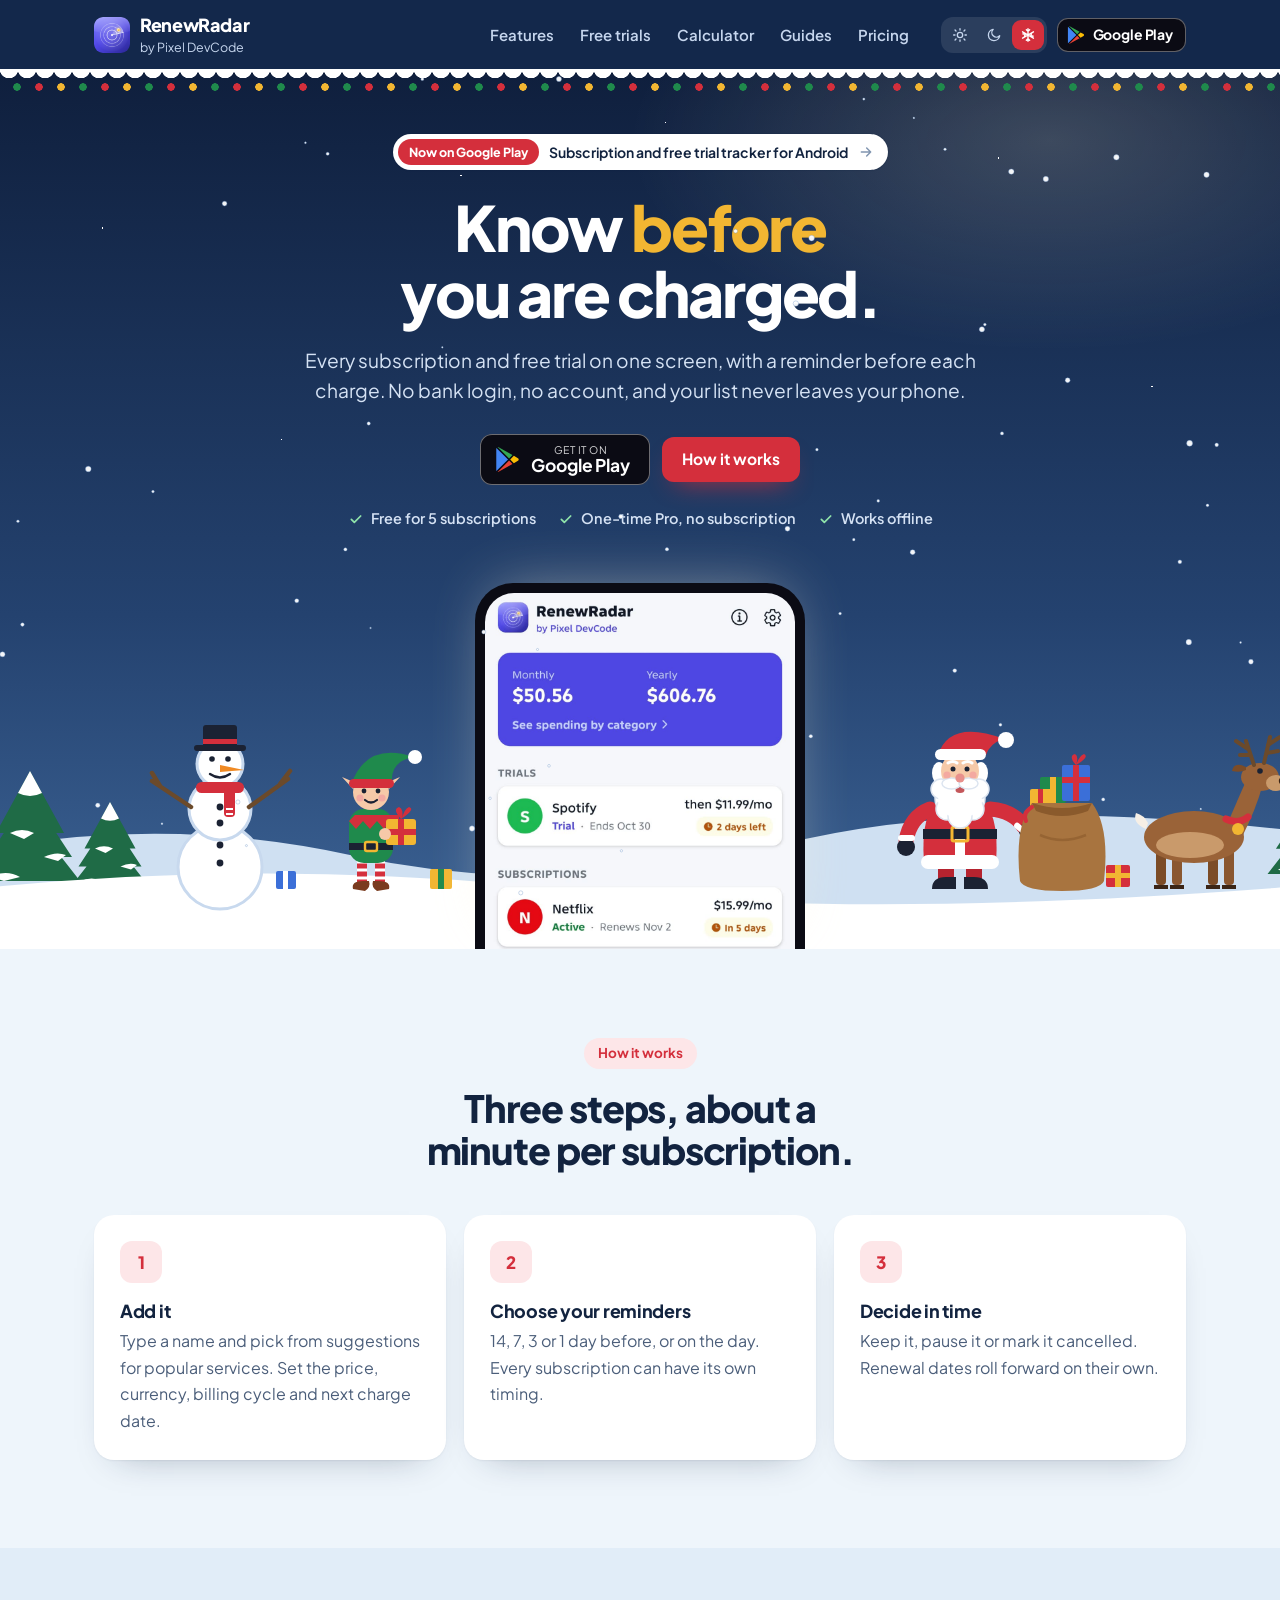
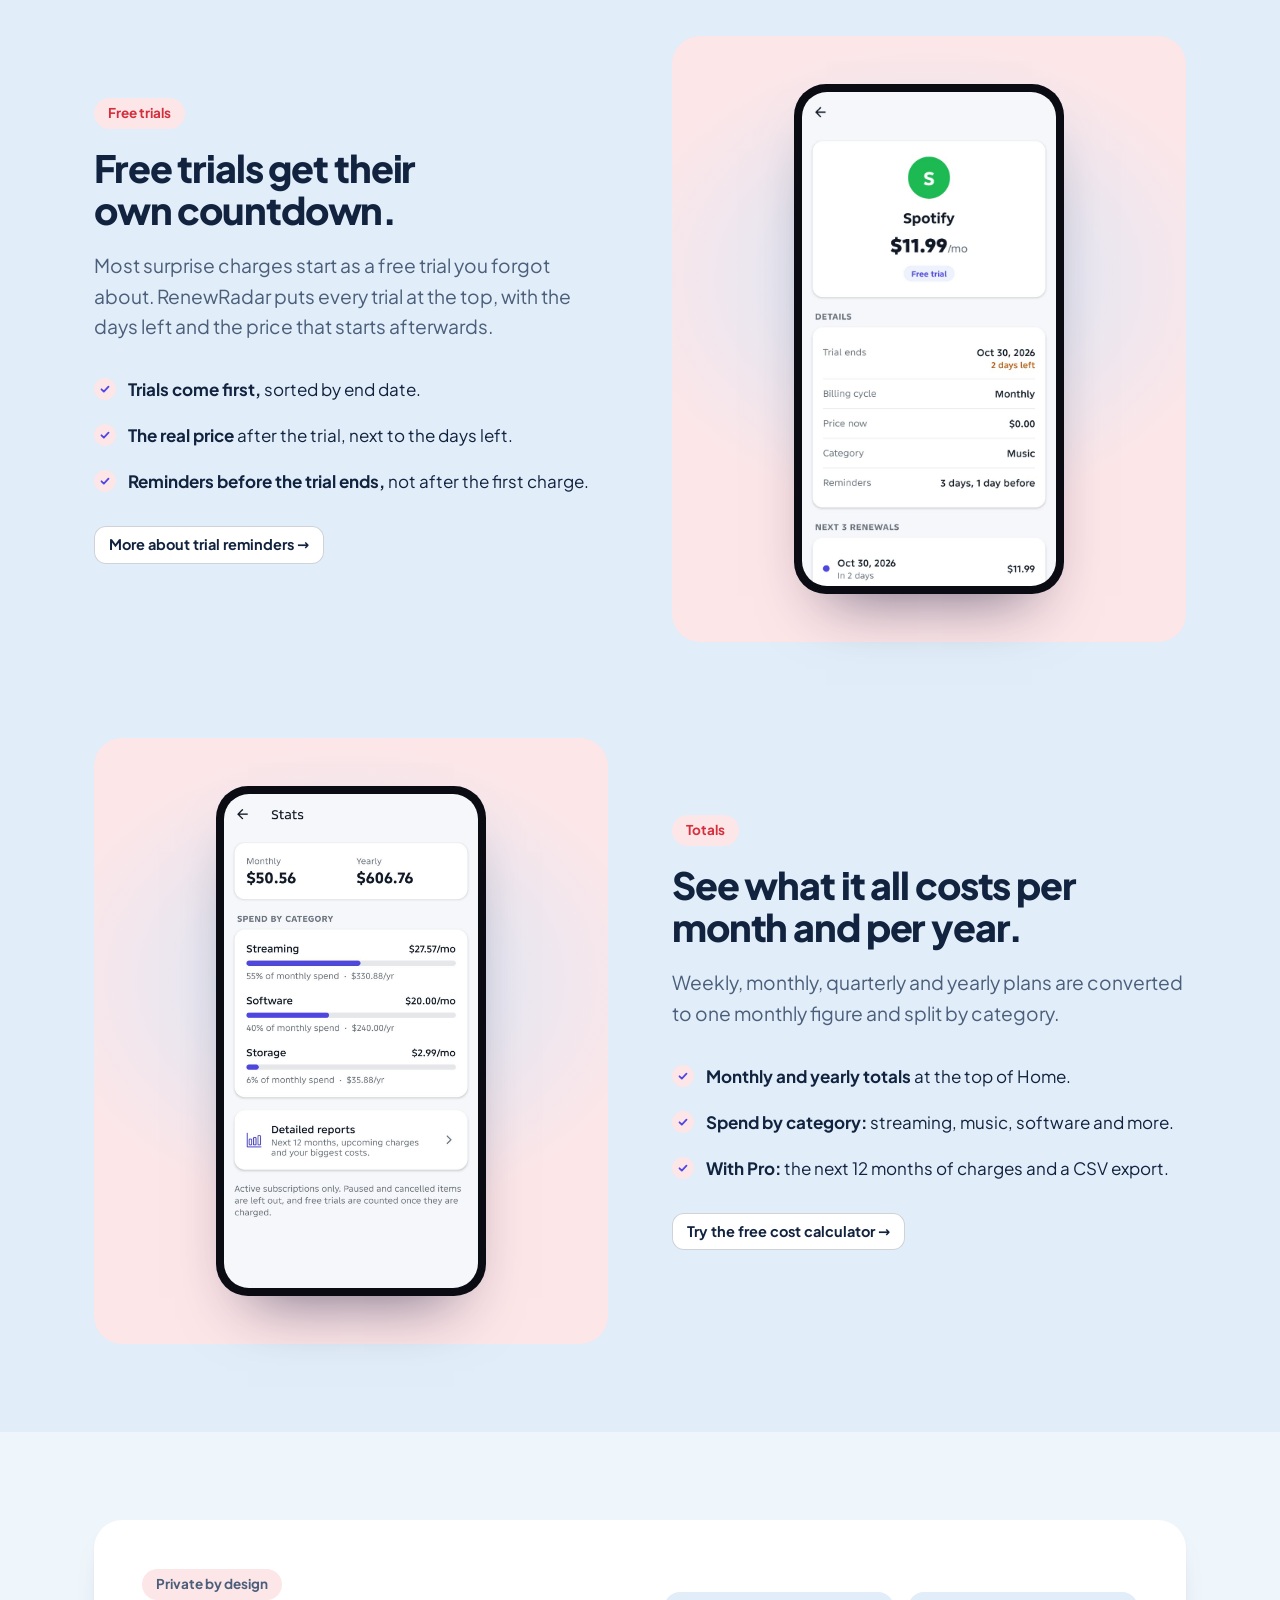
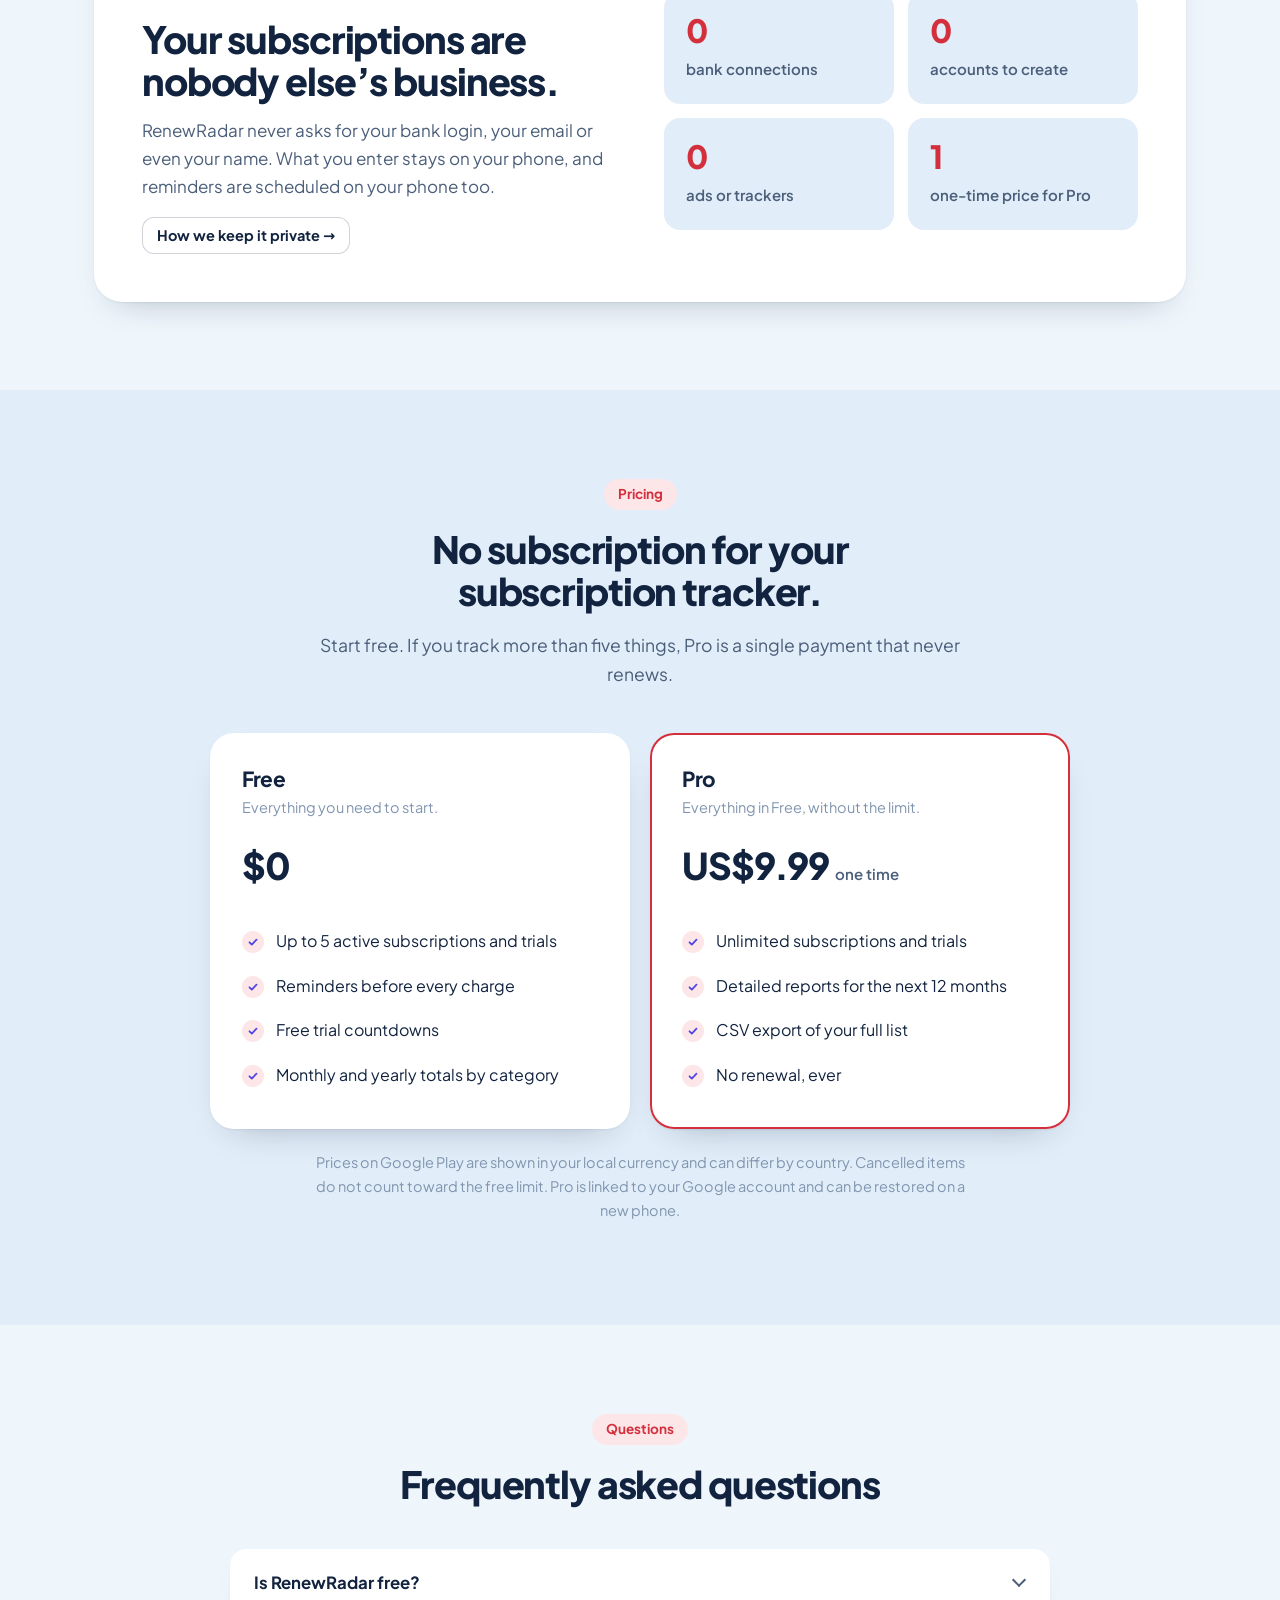
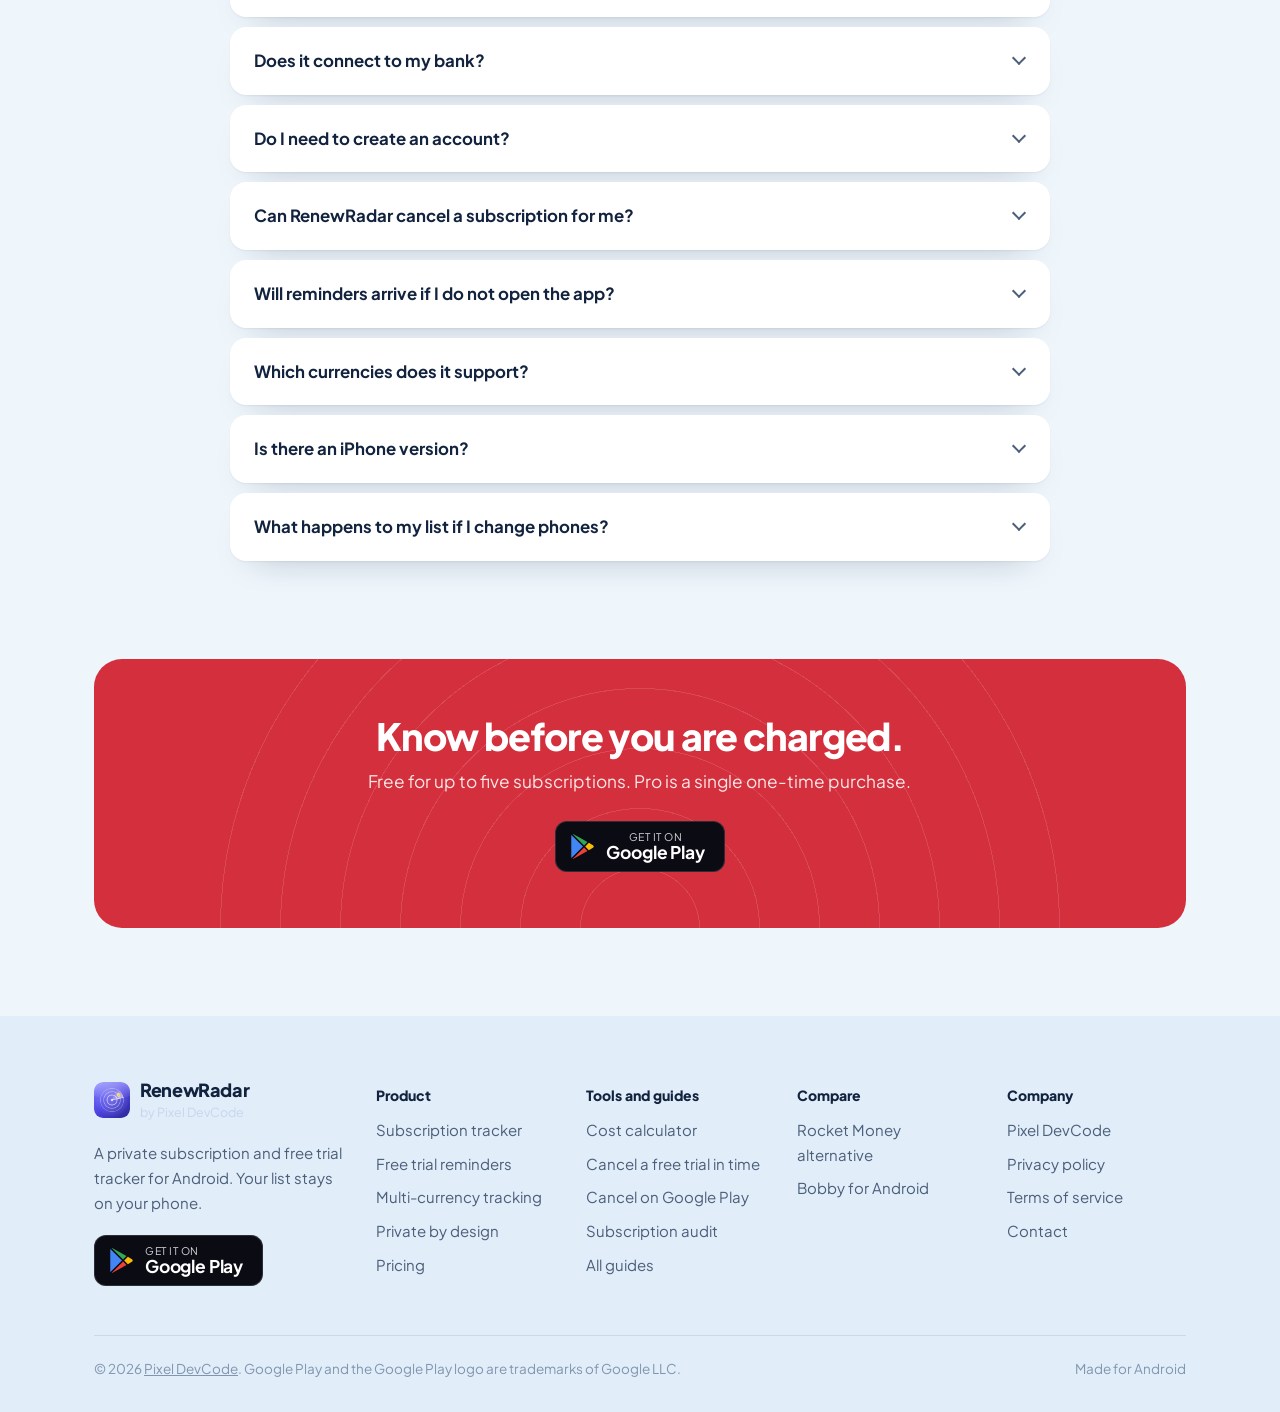
==== commit 84931eb9: "Rework the site design: Plus Jakarta Sans, centered hero, winter wonderland mode Simpler app-like la" ====
--- a/index.html
+++ b/index.html
@@ -6,8 +6,7 @@
   <title>RenewRadar: Subscription and Free Trial Tracker for Android</title>
   <meta name="description" content="Track every subscription and free trial on one screen and get reminded before each charge. No bank login, no account. Free for five subscriptions on Android.">
   <link rel="canonical" href="https://renewradar.pixeldevcode.com/">
-  <meta name="theme-color" content="#f6f4ee" media="(prefers-color-scheme: light)">
-  <meta name="theme-color" content="#0c0b1d" media="(prefers-color-scheme: dark)">
+  <meta name="theme-color" content="#13284b">
   <meta property="og:type" content="website">
   <meta property="og:site_name" content="RenewRadar">
   <meta property="og:locale" content="en_US">
@@ -24,10 +23,9 @@
   <meta name="twitter:image" content="https://renewradar.pixeldevcode.com/og-banner.png">
   <link rel="icon" href="/assets/img/icon.png">
   <link rel="apple-touch-icon" href="/assets/img/icon.png">
-  <link rel="preload" href="/assets/fonts/unbounded.woff2" as="font" type="font/woff2" crossorigin>
-  <link rel="preload" href="/assets/fonts/instrument-sans.woff2" as="font" type="font/woff2" crossorigin>
-  <script>document.documentElement.className="js";try{var t=localStorage.getItem("rr-theme");if(t==="light"||t==="dark"||t==="festive")document.documentElement.setAttribute("data-theme",t)}catch(e){}</script>
-  <link rel="stylesheet" href="/assets/site.css?v=cd66c3f4">
+  <link rel="preload" href="/assets/fonts/plus-jakarta-sans.woff2" as="font" type="font/woff2" crossorigin>
+  <script>document.documentElement.className="js";try{var t=localStorage.getItem("rr-theme");}catch(e){}if(t!=="light"&&t!=="dark"&&t!=="festive")t="festive";if(t)document.documentElement.setAttribute("data-theme",t)</script>
+  <link rel="stylesheet" href="/assets/site.css?v=9774f467">
   <script type="application/ld+json">{"@context":"https://schema.org","@type":"MobileApplication","name":"RenewRadar: Subscriptions","operatingSystem":"ANDROID","applicationCategory":"FinanceApplication","description":"A private subscription and free trial tracker. Add subscriptions by hand, see monthly and yearly totals, and get reminders before every charge.","url":"https://renewradar.pixeldevcode.com/","downloadUrl":"https://play.google.com/store/apps/details?id=com.pixeldevcode.renewradar","installUrl":"https://play.google.com/store/apps/details?id=com.pixeldevcode.renewradar","image":"https://renewradar.pixeldevcode.com/assets/img/icon.png","offers":{"@type":"Offer","price":"0","priceCurrency":"USD"},"publisher":{"@type":"Organization","name":"Pixel DevCode","url":"https://pixeldevcode.com"}}</script>
   <script type="application/ld+json">{"@context":"https://schema.org","@type":"WebSite","name":"RenewRadar","url":"https://renewradar.pixeldevcode.com/","publisher":{"@type":"Organization","name":"Pixel DevCode"}}</script>
   <script type="application/ld+json">{"@context":"https://schema.org","@type":"Organization","name":"Pixel DevCode","url":"https://pixeldevcode.com","logo":"https://renewradar.pixeldevcode.com/assets/img/icon.png","email":"renewradar@pixeldevcode.com"}</script>
@@ -47,50 +45,195 @@
   <main id="main">
 
 <section class="hero">
-  <div class="wrap hero-grid">
-    <div>
-      <p class="tag rise" style="--i:0">Subscription and free trial tracker for Android</p>
-      <h1 class="rise" style="--i:1">Know <span class="mark">before</span> you are charged.</h1>
-      <p class="lede rise" style="--i:2">RenewRadar keeps every subscription and free trial on one screen, counts down the days, and reminds you before each charge. No bank login, no account, and your list never leaves your phone.</p>
-      <div class="hero-cta rise" style="--i:3"><a class="play" href="https://play.google.com/store/apps/details?id=com.pixeldevcode.renewradar"><svg viewBox="0 0 24 24" aria-hidden="true"><path fill="#4285F4" d="M1.337.924a1.486 1.486 0 0 0-.112.568v21.017c0 .217.045.419.124.6l11.155-11.087L1.337.924z"/><path fill="#34A853" d="M13.544 10.989l3.258-3.238L3.45.195a1.466 1.466 0 0 0-.946-.179l11.04 10.973z"/><path fill="#FBBC04" d="M22.018 13.298l-3.919 2.218-3.515-3.493 3.543-3.521 3.891 2.202a1.49 1.49 0 0 1 0 2.594z"/><path fill="#EA4335" d="M13.544 13.056l-11 10.933c.298.036.612-.016.906-.183l13.324-7.54-3.23-3.21z"/></svg><span><small>Get it on</small><b>Google Play</b></span></a><a class="btn btn-ghost" href="#how">How it works</a></div>
-      <ul class="facts rise" style="--i:4">
-        <li><svg viewBox="0 0 24 24" aria-hidden="true"><path d="M5 12.5l4.5 4.5L19 7.5"/></svg>Free for 5 subscriptions</li>
-        <li><svg viewBox="0 0 24 24" aria-hidden="true"><path d="M5 12.5l4.5 4.5L19 7.5"/></svg>One-time Pro, no subscription</li>
-        <li><svg viewBox="0 0 24 24" aria-hidden="true"><path d="M5 12.5l4.5 4.5L19 7.5"/></svg>Works offline</li>
-      </ul>
-    </div>
-    <div class="stage rise" style="--i:2" aria-hidden="true">
-      <div class="scope">
-        <div class="sweep"></div>
-        <i class="blip" style="--x:62%;--y:30%;--d:-5.1s"></i>
-        <i class="blip" style="--x:30%;--y:38%;--d:-1.2s"></i>
-        <i class="blip dim" style="--x:74%;--y:70%"></i>
-        <i class="blip dim" style="--x:20%;--y:66%"></i>
-        <i class="blip dim" style="--x:44%;--y:84%"></i>
-      </div>
-      <div class="phone"><div class="screen"><img src="/assets/img/app-home.jpg" alt="" width="922" height="2048" fetchpriority="high"></div></div>
-      <div class="ping-card ping-a"><img src="/assets/img/icon.png" alt="" width="34" height="34"><div><small>RenewRadar &middot; now</small><b>Spotify free trial ends in 2 days</b>You will be charged $11.99 on Oct 30 unless you cancel.</div></div>
-      <div class="ping-card ping-b"><img src="/assets/img/icon.png" alt="" width="34" height="34"><div><small>RenewRadar &middot; 9:00</small><b>Netflix renews tomorrow</b>$15.99 will be charged on Nov 2.</div></div>
-    </div>
-  </div>
-</section>
-
-<section class="section section-alt" id="how">
+  <svg class="winter" viewBox="0 0 1440 300" preserveAspectRatio="xMidYMax meet" aria-hidden="true" focusable="false">
+  <path d="M0 214 Q220 160 430 206 T860 196 T1440 190 V300 H0 Z" fill="#cfe0f2"/>
+  
+  <g transform="translate(110 214) scale(1)">
+    <rect x="-5" y="0" width="10" height="16" fill="#5b3b25"/>
+    <path d="M0-92 L34-30 H-34 Z M0-70 L42-6 H-42 Z M0-46 L50 18 H-50 Z" fill="#1f6b46"/>
+    <path d="M0-92 L12-70 Q0-64 -12-70 Z M-20-30 Q-8-36 4-30 L-6-24 Z M14-6 Q26-12 36-8 L28-2 Z M-40 14 Q-24 6 -10 14 L-26 18 Z" fill="#ffffff"/>
+  </g>
+  <g transform="translate(190 222) scale(0.75)">
+    <rect x="-5" y="0" width="10" height="16" fill="#5b3b25"/>
+    <path d="M0-92 L34-30 H-34 Z M0-70 L42-6 H-42 Z M0-46 L50 18 H-50 Z" fill="#1f6b46"/>
+    <path d="M0-92 L12-70 Q0-64 -12-70 Z M-20-30 Q-8-36 4-30 L-6-24 Z M14-6 Q26-12 36-8 L28-2 Z M-40 14 Q-24 6 -10 14 L-26 18 Z" fill="#ffffff"/>
+  </g>
+  <g transform="translate(1400 206) scale(1.05)">
+    <rect x="-5" y="0" width="10" height="16" fill="#5b3b25"/>
+    <path d="M0-92 L34-30 H-34 Z M0-70 L42-6 H-42 Z M0-46 L50 18 H-50 Z" fill="#1f6b46"/>
+    <path d="M0-92 L12-70 Q0-64 -12-70 Z M-20-30 Q-8-36 4-30 L-6-24 Z M14-6 Q26-12 36-8 L28-2 Z M-40 14 Q-24 6 -10 14 L-26 18 Z" fill="#ffffff"/>
+  </g>
+  <g transform="translate(640 214) scale(0.6)">
+    <rect x="-5" y="0" width="10" height="16" fill="#5b3b25"/>
+    <path d="M0-92 L34-30 H-34 Z M0-70 L42-6 H-42 Z M0-46 L50 18 H-50 Z" fill="#1f6b46"/>
+    <path d="M0-92 L12-70 Q0-64 -12-70 Z M-20-30 Q-8-36 4-30 L-6-24 Z M14-6 Q26-12 36-8 L28-2 Z M-40 14 Q-24 6 -10 14 L-26 18 Z" fill="#ffffff"/>
+  </g>
+  <g transform="translate(820 210) scale(0.55)">
+    <rect x="-5" y="0" width="10" height="16" fill="#5b3b25"/>
+    <path d="M0-92 L34-30 H-34 Z M0-70 L42-6 H-42 Z M0-46 L50 18 H-50 Z" fill="#1f6b46"/>
+    <path d="M0-92 L12-70 Q0-64 -12-70 Z M-20-30 Q-8-36 4-30 L-6-24 Z M14-6 Q26-12 36-8 L28-2 Z M-40 14 Q-24 6 -10 14 L-26 18 Z" fill="#ffffff"/>
+  </g>
+  <path d="M0 246 Q320 206 640 240 T1440 232 V300 H0 Z" fill="#ffffff"/>
+  
+  <g>
+    <circle cx="300" cy="218" r="42" fill="#ffffff" stroke="#c8d9ee" stroke-width="3"/>
+    <circle cx="300" cy="160" r="31" fill="#ffffff" stroke="#c8d9ee" stroke-width="3"/>
+    <circle cx="300" cy="115" r="23" fill="#ffffff" stroke="#c8d9ee" stroke-width="3"/>
+    <path d="M271 158 L232 132 M240 137 L232 124 M329 158 L368 130 M360 135 L370 122" stroke="#6b4a2b" stroke-width="4.5" stroke-linecap="round" fill="none"/>
+    <rect x="276" y="133" width="48" height="11" rx="5.5" fill="#d42f3c"/>
+    <rect x="304" y="138" width="11" height="30" rx="4" fill="#d42f3c"/>
+    <path d="M306 160 h7 M306 165 h7" stroke="#ffffff" stroke-width="2"/>
+    <circle cx="300" cy="158" r="3.4" fill="#1b2233"/>
+    <circle cx="300" cy="174" r="3.4" fill="#1b2233"/>
+    <circle cx="300" cy="196" r="3.4" fill="#1b2233"/>
+    <circle cx="300" cy="214" r="3.4" fill="#1b2233"/>
+    <circle cx="292" cy="110" r="2.8" fill="#1b2233"/>
+    <circle cx="308" cy="110" r="2.8" fill="#1b2233"/>
+    <path d="M300 116 L324 121 L300 123 Z" fill="#f08a24"/>
+    <path d="M290 125 q10 7 20 0" stroke="#1b2233" stroke-width="2.4" fill="none" stroke-linecap="round"/>
+    <rect x="283" y="76" width="34" height="22" rx="3" fill="#1b2233"/>
+    <rect x="283" y="90" width="34" height="5" fill="#d42f3c"/>
+    <rect x="274" y="96" width="52" height="6" rx="3" fill="#1b2233"/>
+  </g>
+  <g>
+    <rect x="437" y="208" width="10" height="28" rx="4" fill="#d42f3c"/>
+    <rect x="455" y="208" width="10" height="28" rx="4" fill="#d42f3c"/>
+    <path d="M437 213 h10 M437 221 h10 M437 229 h10 M455 213 h10 M455 221 h10 M455 229 h10" stroke="#ffffff" stroke-width="3"/>
+    <path d="M433 240 q-2-8 10-8 h6 q2 6-4 10 Z M469 240 q2-8-10-8 h-6 q-2 6 4 10 Z" fill="#7a3b1f"/>
+    <rect x="429" y="160" width="44" height="54" rx="15" fill="#1f8a4c"/>
+    <path d="M429 172 l7 8 7-8 7 8 7-8 7 8 7-8 7 8 1 0 V166 h-44 Z" fill="#d42f3c"/>
+    <rect x="429" y="194" width="44" height="7" fill="#1b2233"/>
+    <rect x="445" y="193" width="12" height="9" rx="2" fill="none" stroke="#f2b632" stroke-width="2.4"/>
+    <rect x="466" y="170" width="30" height="26" rx="3" fill="#f2b632"/>
+    <rect x="478" y="170" width="6" height="26" fill="#d42f3c"/>
+    <rect x="466" y="180" width="30" height="6" fill="#d42f3c"/>
+    <path d="M481 170 q-9-10-2-12 q5 2 3 12 q2-10 7-12 q7 2-8 12" fill="#d42f3c"/>
+    <circle cx="465" cy="185" r="6" fill="#f6c9a8"/>
+    <path d="M433 140 L422 128 L436 134 Z M469 140 L480 128 L466 134 Z" fill="#f6c9a8"/>
+    <circle cx="451" cy="143" r="18" fill="#f6c9a8"/>
+    <circle cx="444" cy="142" r="2.4" fill="#1b2233"/>
+    <circle cx="458" cy="142" r="2.4" fill="#1b2233"/>
+    <circle cx="440" cy="149" r="3.6" fill="#f3a3a0" opacity=".8"/>
+    <circle cx="462" cy="149" r="3.6" fill="#f3a3a0" opacity=".8"/>
+    <path d="M445 151 q6 5 12 0" stroke="#1b2233" stroke-width="2.2" fill="none" stroke-linecap="round"/>
+    <path d="M431 136 Q446 92 494 108 Q470 112 472 134 Z" fill="#1f8a4c"/>
+    <rect x="429" y="130" width="45" height="9" rx="4.5" fill="#d42f3c"/>
+    <circle cx="495" cy="108" r="7" fill="#ffffff"/>
+  </g>
+  <g>
+    <rect x="1018" y="206" width="16" height="26" fill="#b5232f"/>
+    <rect x="1046" y="206" width="16" height="26" fill="#b5232f"/>
+    <path d="M1012 240 q0-12 14-12 h10 v12 Z M1068 240 q0-12-14-12 h-10 v12 Z" fill="#1b2233"/>
+    <path d="M1004 214 Q1000 160 1022 150 H1058 Q1080 160 1076 214 Z" fill="#d42f3c"/>
+    <rect x="1001" y="206" width="78" height="14" rx="7" fill="#ffffff"/>
+    <rect x="1035" y="150" width="10" height="60" fill="#ffffff"/>
+    <rect x="1003" y="180" width="74" height="10" fill="#1b2233"/>
+    <rect x="1032" y="178" width="16" height="14" rx="2" fill="none" stroke="#f2b632" stroke-width="3"/>
+    <path d="M1010 160 Q990 168 986 192" stroke="#d42f3c" stroke-width="15" stroke-linecap="round" fill="none"/>
+    <path d="M1070 160 Q1094 162 1104 178" stroke="#d42f3c" stroke-width="15" stroke-linecap="round" fill="none"/>
+    <circle cx="986" cy="198" r="9" fill="#1b2233"/>
+    <circle cx="1108" cy="182" r="9" fill="#1b2233"/>
+    <rect x="978" y="186" width="17" height="6" rx="3" fill="#ffffff"/>
+    <rect x="1098" y="172" width="6" height="16" rx="3" fill="#ffffff" transform="rotate(-50 1101 180)"/>
+    <ellipse cx="1019" cy="124" rx="7" ry="11" fill="#ffffff"/>
+    <ellipse cx="1061" cy="124" rx="7" ry="11" fill="#ffffff"/>
+    <circle cx="1040" cy="122" r="19" fill="#f6c9a8"/>
+    <g fill="#ffffff" stroke="#dde5f0" stroke-width="1.5">
+      <ellipse cx="1040" cy="150" rx="25" ry="20"/>
+      <circle cx="1021" cy="140" r="10"/>
+      <circle cx="1059" cy="140" r="10"/>
+      <circle cx="1027" cy="160" r="11"/>
+      <circle cx="1053" cy="160" r="11"/>
+      <circle cx="1040" cy="167" r="12"/>
+    </g>
+    <ellipse cx="1040" cy="152" rx="22" ry="17" fill="#ffffff"/>
+    <ellipse cx="1040" cy="141" rx="4.5" ry="3" fill="#c4565a"/>
+    <ellipse cx="1031.5" cy="134.5" rx="9.5" ry="5.5" fill="#ffffff" stroke="#dde5f0" stroke-width="1.5"/>
+    <ellipse cx="1048.5" cy="134.5" rx="9.5" ry="5.5" fill="#ffffff" stroke="#dde5f0" stroke-width="1.5"/>
+    <circle cx="1040" cy="129" r="4.6" fill="#e8908c"/>
+    <circle cx="1027" cy="126" r="3.6" fill="#f3a3a0" opacity=".85"/>
+    <circle cx="1053" cy="126" r="3.6" fill="#f3a3a0" opacity=".85"/>
+    <circle cx="1033" cy="120" r="2.5" fill="#1b2233"/>
+    <circle cx="1047" cy="120" r="2.5" fill="#1b2233"/>
+    <path d="M1028 114 q5-3 9 0 M1043 114 q5-3 9 0" stroke="#ffffff" stroke-width="3" stroke-linecap="round" fill="none"/>
+    <path d="M1018 106 Q1030 70 1084 90 Q1070 94 1066 106 Z" fill="#d42f3c"/>
+    <rect x="1015" y="100" width="51" height="11" rx="5.5" fill="#ffffff"/>
+    <circle cx="1086" cy="91" r="8" fill="#ffffff"/>
+  </g>
+  <g>
+    <rect x="1120" y="128" width="26" height="26" rx="2" fill="#1f8a4c"/>
+    <rect x="1130" y="128" width="6" height="26" fill="#f2b632"/>
+    <rect x="1142" y="116" width="28" height="36" rx="2" fill="#3b6fd8"/>
+    <rect x="1153" y="116" width="6" height="36" fill="#d42f3c"/>
+    <rect x="1142" y="128" width="28" height="6" fill="#d42f3c"/>
+    <path d="M1156 116 q-8-9-1-11 q4 2 1 11 q3-9 8-11 q6 3-8 11" fill="#d42f3c"/>
+    <rect x="1110" y="140" width="22" height="18" rx="2" fill="#f2b632"/>
+    <rect x="1118" y="140" width="5" height="18" fill="#d42f3c"/>
+    <path d="M1112 154 Q1094 178 1100 232 Q1104 242 1142 242 Q1180 242 1184 232 Q1190 178 1172 154 Z" fill="#a8743f"/>
+    <path d="M1112 154 Q1142 164 1172 154 L1168 162 Q1142 172 1116 162 Z" fill="#8a5a2c"/>
+    <path d="M1120 186 q22 10 46 0" stroke="#8a5a2c" stroke-width="2.5" fill="none" opacity=".6"/>
+    <path d="M1112 158 q-10 6-6 14" stroke="#d42f3c" stroke-width="4" fill="none" stroke-linecap="round"/>
+  </g>
+  <g>
+    <rect x="1236" y="196" width="10" height="40" rx="4" fill="#7c4c27"/>
+    <rect x="1252" y="200" width="10" height="36" rx="4" fill="#8a5730"/>
+    <rect x="1288" y="196" width="10" height="40" rx="4" fill="#7c4c27"/>
+    <rect x="1304" y="200" width="10" height="36" rx="4" fill="#8a5730"/>
+    <path d="M1234 236 h14 v4 h-14 Z M1250 236 h14 v4 h-14 Z M1286 236 h14 v4 h-14 Z M1302 236 h14 v4 h-14 Z" fill="#3b2516"/>
+    <ellipse cx="1274" cy="188" rx="50" ry="26" fill="#9a6338"/>
+    <ellipse cx="1270" cy="196" rx="34" ry="13" fill="#c99a6b"/>
+    <path d="M1226 180 q-14-6-10-16 q8 2 12 10" fill="#f6efe6"/>
+    <path d="M1306 178 Q1318 150 1326 132 L1342 138 Q1336 160 1322 188 Z" fill="#9a6338"/>
+    <path d="M1306 170 Q1318 176 1328 168" stroke="#d42f3c" stroke-width="7" fill="none" stroke-linecap="round"/>
+    <circle cx="1318" cy="180" r="6" fill="#f2b632"/>
+    <ellipse cx="1340" cy="128" rx="19" ry="14" fill="#9a6338"/>
+    <ellipse cx="1356" cy="134" rx="10" ry="8" fill="#c99a6b"/>
+    <circle cx="1363" cy="132" r="4.2" fill="#3b2516"/>
+    <circle cx="1340" cy="122" r="2.8" fill="#1b2233"/>
+    <path d="M1326 118 q-12-6-14 4 q8 2 14-1" fill="#7c4c27"/>
+    <path d="M1334 116 L1326 92 M1328 100 L1316 92 M1330 106 L1320 106 M1344 114 L1350 88 M1348 96 L1360 88 M1347 104 L1358 102" stroke="#6b4a2b" stroke-width="4" stroke-linecap="round" fill="none"/>
+  </g>
+  <g>
+    <rect x="1186" y="216" width="24" height="22" rx="2" fill="#d42f3c"/>
+    <rect x="1195" y="216" width="6" height="22" fill="#f2b632"/>
+    <rect x="1186" y="224" width="24" height="5" fill="#f2b632"/>
+    <rect x="356" y="222" width="20" height="18" rx="2" fill="#3b6fd8"/>
+    <rect x="363" y="222" width="5" height="18" fill="#ffffff"/>
+    <rect x="510" y="220" width="22" height="20" rx="2" fill="#f2b632"/>
+    <rect x="518" y="220" width="6" height="20" fill="#1f8a4c"/>
+  </g>
+</svg>
+  <div class="wrap">
+    <a class="eyebrow rise" style="--i:0" href="https://play.google.com/store/apps/details?id=com.pixeldevcode.renewradar"><span class="badge">Now on Google Play</span>Subscription and free trial tracker for Android<svg viewBox="0 0 24 24" aria-hidden="true"><path d="M5 12h14M13 6l6 6-6 6"/></svg></a>
+    <h1 class="rise" style="--i:1">Know <span class="mark">before</span> you are charged.</h1>
+    <p class="lede rise" style="--i:2">Every subscription and free trial on one screen, with a reminder before each charge. No bank login, no account, and your list never leaves your phone.</p>
+    <div class="hero-cta rise" style="--i:3"><a class="play" href="https://play.google.com/store/apps/details?id=com.pixeldevcode.renewradar"><svg viewBox="0 0 24 24" aria-hidden="true"><path fill="#4285F4" d="M1.337.924a1.486 1.486 0 0 0-.112.568v21.017c0 .217.045.419.124.6l11.155-11.087L1.337.924z"/><path fill="#34A853" d="M13.544 10.989l3.258-3.238L3.45.195a1.466 1.466 0 0 0-.946-.179l11.04 10.973z"/><path fill="#FBBC04" d="M22.018 13.298l-3.919 2.218-3.515-3.493 3.543-3.521 3.891 2.202a1.49 1.49 0 0 1 0 2.594z"/><path fill="#EA4335" d="M13.544 13.056l-11 10.933c.298.036.612-.016.906-.183l13.324-7.54-3.23-3.21z"/></svg><span><small>Get it on</small><b>Google Play</b></span></a><a class="btn btn-primary" href="#how">How it works</a></div>
+    <ul class="facts rise" style="--i:4">
+      <li><svg viewBox="0 0 24 24" aria-hidden="true"><path d="M5 12.5l4.5 4.5L19 7.5"/></svg>Free for 5 subscriptions</li>
+      <li><svg viewBox="0 0 24 24" aria-hidden="true"><path d="M5 12.5l4.5 4.5L19 7.5"/></svg>One-time Pro, no subscription</li>
+      <li><svg viewBox="0 0 24 24" aria-hidden="true"><path d="M5 12.5l4.5 4.5L19 7.5"/></svg>Works offline</li>
+    </ul>
+    <div class="rise-phone rise" style="--i:3">
+      <div class="frame"><div><img src="/assets/img/app-home.jpg" alt="RenewRadar home screen with monthly and yearly totals, a Spotify trial with 2 days left and subscriptions sorted by renewal date" width="922" height="2048" fetchpriority="high"></div></div>
+    </div>
+  </div>
+</section>
+
+<section class="section" id="how">
   <div class="wrap">
     <div class="section-head reveal">
       <p class="tag">How it works</p>
       <h2>Three steps, about a minute per subscription.</h2>
-      <p>You add what you pay for once. RenewRadar keeps the dates current and taps you on the shoulder before money leaves your account.</p>
-    </div>
-    <ol class="steps reveal">
-      <li><h3>Add it</h3><p>Type a name and pick from suggestions for popular services. Set the price, currency, billing cycle and next charge date.</p></li>
-      <li><h3>Choose your reminders</h3><p>Get a notification 14, 7, 3 or 1 day before, or on the day. The default is 3 days and 1 day before, and every subscription can have its own timing.</p></li>
-      <li><h3>Decide in time</h3><p>Keep it, pause it or mark it cancelled. Renewal dates roll forward on their own, so the list stays right without upkeep.</p></li>
-    </ol>
-  </div>
-</section>
-
-<section class="section">
+    </div>
+    <div class="grid-3 reveal">
+      <div class="card"><div class="dot">1</div><h3>Add it</h3><p>Type a name and pick from suggestions for popular services. Set the price, currency, billing cycle and next charge date.</p></div>
+      <div class="card"><div class="dot">2</div><h3>Choose your reminders</h3><p>14, 7, 3 or 1 day before, or on the day. Every subscription can have its own timing.</p></div>
+      <div class="card"><div class="dot">3</div><h3>Decide in time</h3><p>Keep it, pause it or mark it cancelled. Renewal dates roll forward on their own.</p></div>
+    </div>
+  </div>
+</section>
+
+<section class="section section-alt">
   <div class="wrap">
     <div class="split reveal">
       <div>
@@ -98,11 +241,11 @@
         <h2>Free trials get their own countdown.</h2>
         <p class="lede">Most surprise charges start as a free trial you forgot about. RenewRadar puts every trial at the top, with the days left and the price that starts afterwards.</p>
         <ul class="ticks">
-          <li><b>A Trials section first.</b> Sorted by end date, so the next one to end is always on top.</li>
-          <li><b>The real price.</b> See what you will pay after the trial, right next to the days left.</li>
-          <li><b>Reminders for the trial end.</b> Not the first renewal, when it is already too late.</li>
+          <li><b>Trials come first,</b> sorted by end date.</li>
+          <li><b>The real price</b> after the trial, next to the days left.</li>
+          <li><b>Reminders before the trial ends,</b> not after the first charge.</li>
         </ul>
-        <p><a class="btn btn-ghost btn-sm" href="/free-trial-reminder/">More about trial reminders &rarr;</a></p>
+        <p style="margin-top:22px"><a class="btn btn-ghost btn-sm" href="/free-trial-reminder/">More about trial reminders &rarr;</a></p>
       </div>
       <div class="shot"><div class="device"><div><img src="/assets/img/app-trial.jpg" alt="RenewRadar detail screen for a Spotify free trial ending in 2 days, then $11.99 a month" width="672" height="2048" loading="lazy" decoding="async"></div></div></div>
     </div>
@@ -111,52 +254,39 @@
       <div>
         <p class="tag">Totals</p>
         <h2>See what it all costs per month and per year.</h2>
-        <p class="lede">A $4.99 weekly plan, a $139 yearly plan and a few monthly ones are hard to add up in your head. RenewRadar does it for you.</p>
+        <p class="lede">Weekly, monthly, quarterly and yearly plans are converted to one monthly figure and split by category.</p>
         <ul class="ticks">
-          <li><b>One monthly figure.</b> Weekly, quarterly and yearly plans are converted, so totals compare like with like.</li>
-          <li><b>Spend by category.</b> Streaming, music, software, storage, gaming and more.</li>
-          <li><b>Pro reports.</b> The next 12 months of charges, your biggest costs and a CSV export.</li>
+          <li><b>Monthly and yearly totals</b> at the top of Home.</li>
+          <li><b>Spend by category:</b> streaming, music, software and more.</li>
+          <li><b>With Pro:</b> the next 12 months of charges and a CSV export.</li>
         </ul>
-        <p><a class="btn btn-ghost btn-sm" href="/subscription-cost-calculator/">Try the free cost calculator &rarr;</a></p>
+        <p style="margin-top:22px"><a class="btn btn-ghost btn-sm" href="/subscription-cost-calculator/">Try the free cost calculator &rarr;</a></p>
       </div>
       <div class="shot"><div class="device"><div><img src="/assets/img/app-stats.jpg" alt="RenewRadar stats screen showing $50.56 a month and $606.76 a year, split by category" width="922" height="2048" loading="lazy" decoding="async"></div></div></div>
     </div>
   </div>
 </section>
 
-<section class="section section-alt">
-  <div class="wrap">
-    <div class="section-head reveal">
-      <p class="tag">Also inside</p>
-      <h2>Small details that make it fit your life.</h2>
-    </div>
-    <div class="grid-3 reveal">
-      <div class="card"><div class="ic"><svg viewBox="0 0 24 24" aria-hidden="true"><circle cx="12" cy="12" r="8.5"/><path d="M3.5 12h17M12 3.5c2.5 2.6 3.5 5.4 3.5 8.5s-1 5.9-3.5 8.5c-2.5-2.6-3.5-5.4-3.5-8.5s1-5.9 3.5-8.5z"/></svg></div><h3>Any currency</h3><p>Enter each subscription in the currency you are billed in. Totals stay per currency instead of guessing rates.</p></div>
-      <div class="card"><div class="ic"><svg viewBox="0 0 24 24" aria-hidden="true"><circle cx="12" cy="12" r="8.5"/><circle cx="12" cy="12" r="4.5"/><path d="M12 12l6-4"/></svg></div><h3>Due this week, due this month</h3><p>Home groups what is coming up next, so a glance tells you what is about to be charged.</p></div>
-      <div class="card"><div class="ic"><svg viewBox="0 0 24 24" aria-hidden="true"><path d="M9 6v12M15 6v12"/></svg></div><h3>Pause, cancel, restore</h3><p>Pause a subscription you stopped for a while, or mark it cancelled and restore it later if you sign up again.</p></div>
-      <div class="card"><div class="ic"><svg viewBox="0 0 24 24" aria-hidden="true"><path d="M7 7h12l-3.5-3.5M17 17H5l3.5 3.5"/></svg></div><h3>Personal, work or business</h3><p>Tag what each subscription is for, so work tools do not get mixed up with your own.</p></div>
-      <div class="card"><div class="ic"><svg viewBox="0 0 24 24" aria-hidden="true"><circle cx="12" cy="12" r="8.5"/><path d="M12 7.5V12l3 2"/></svg></div><h3>Any billing cycle</h3><p>Weekly, monthly, quarterly, yearly, or a custom number of days.</p></div>
-      <div class="card"><div class="ic"><svg viewBox="0 0 24 24" aria-hidden="true"><path d="M6.5 3.5h7l4 4v13h-11z"/><path d="M13.5 3.5v4h4M9 13h6M9 16.5h6"/></svg></div><h3>Export to a spreadsheet</h3><p>With Pro, export your full list as a CSV file and keep your own copy.</p></div>
-    </div>
-  </div>
-</section>
-
-<section class="band">
-  <div class="wrap">
-    <p class="tag">Private by design</p>
-    <h2>Your subscriptions are nobody else&rsquo;s business.</h2>
-    <p class="lede">RenewRadar never asks for your bank login, your email or even your name. What you enter is stored on your phone, and reminders are scheduled on your phone too.</p>
-    <ul class="nots reveal">
-      <li><b>0</b><span>bank connections</span></li>
-      <li><b>0</b><span>accounts to create</span></li>
-      <li><b>0</b><span>ads or tracking tools</span></li>
-      <li><b>1</b><span>one-time price for Pro</span></li>
-    </ul>
-    <p style="margin-top:36px"><a class="btn btn-ghost" style="color:inherit;border-color:currentColor" href="/private-subscription-tracker/">How RenewRadar keeps your data private</a></p>
-  </div>
-</section>
-
-<section class="section" id="pricing">
+<section class="section">
+  <div class="wrap">
+    <div class="privacy reveal">
+      <div>
+        <p class="tag">Private by design</p>
+        <h2>Your subscriptions are nobody else&rsquo;s business.</h2>
+        <p>RenewRadar never asks for your bank login, your email or even your name. What you enter stays on your phone, and reminders are scheduled on your phone too.</p>
+        <a class="btn btn-ghost btn-sm" href="/private-subscription-tracker/">How we keep it private &rarr;</a>
+      </div>
+      <ul class="zeros">
+        <li><b>0</b><span>bank connections</span></li>
+        <li><b>0</b><span>accounts to create</span></li>
+        <li><b>0</b><span>ads or trackers</span></li>
+        <li><b>1</b><span>one-time price for Pro</span></li>
+      </ul>
+    </div>
+  </div>
+</section>
+
+<section class="section section-alt" id="pricing">
   <div class="wrap">
     <div class="section-head reveal">
       <p class="tag">Pricing</p>
@@ -187,21 +317,7 @@
         </ul>
       </div>
     </div>
-    <p class="fine" style="margin-top:20px;max-width:46em">Prices on Google Play are shown in your local currency and can differ by country. Cancelled items do not count toward the free limit. Pro is linked to your Google account and can be restored on a new phone.</p>
-  </div>
-</section>
-
-<section class="section section-alt">
-  <div class="wrap">
-    <div class="section-head reveal">
-      <p class="tag">Tools and guides</p>
-      <h2>Spend less on things you forgot you pay for.</h2>
-    </div>
-    <div class="grid-3 reveal">
-      <a class="card" href="/subscription-cost-calculator/"><div class="ic"><svg viewBox="0 0 24 24" aria-hidden="true"><rect x="5" y="3.5" width="14" height="17" rx="2.5"/><path d="M8.5 7.5h7M8.5 12h1M12 12h1M15.5 12h0M8.5 16h1M12 16h1M15.5 16h0"/></svg></div><h3>Subscription cost calculator</h3><p>Add what you pay for and see the true monthly, yearly and five-year cost.</p><span class="go">Open the calculator &rarr;</span></a>
-      <a class="card" href="/guides/cancel-free-trial-before-charged/"><div class="ic"><svg viewBox="0 0 24 24" aria-hidden="true"><circle cx="12" cy="12" r="8.5"/><path d="M12 7.5V12l3 2"/></svg></div><h3>Cancel a free trial in time</h3><p>Where to cancel for Google Play, the App Store and websites, and when to do it.</p><span class="go">Read the guide &rarr;</span></a>
-      <a class="card" href="/guides/subscription-audit/"><div class="ic"><svg viewBox="0 0 24 24" aria-hidden="true"><path d="M4.5 5.5A2 2 0 0 1 6.5 3.5H19v15H6.5a2 2 0 0 0-2 2z"/><path d="M4.5 20.5v-15"/></svg></div><h3>The 20-minute subscription audit</h3><p>Find every recurring charge, decide what stays, and stop paying for the rest.</p><span class="go">Read the guide &rarr;</span></a>
-    </div>
+    <p class="fine center" style="margin-top:22px;max-width:46em">Prices on Google Play are shown in your local currency and can differ by country. Cancelled items do not count toward the free limit. Pro is linked to your Google account and can be restored on a new phone.</p>
   </div>
 </section>
 
@@ -235,7 +351,7 @@
     </div>
     <div class="foot-base"><span>&copy; 2026 <a href="https://pixeldevcode.com">Pixel DevCode</a>. Google Play and the Google Play logo are trademarks of Google LLC.</span><span>Made for Android</span></div>
   </div></footer>
-  <script src="/assets/site.js?v=897763dd" defer></script>
+  <script src="/assets/site.js?v=c0725a96" defer></script>
 
 </body>
 </html>
--- a/assets/site.css
+++ b/assets/site.css
@@ -1,125 +1,144 @@
 /* RenewRadar site. Three modes: light (default), dark, festive. */
 
 @font-face {
-  font-family: 'Unbounded';
-  src: url('fonts/unbounded.woff2') format('woff2');
-  font-weight: 200 900;
+  font-family: 'Plus Jakarta Sans';
+  src: url('fonts/plus-jakarta-sans.woff2') format('woff2');
+  font-weight: 200 800;
   font-display: swap;
 }
 
 @font-face {
-  font-family: 'Instrument Sans';
-  src: url('fonts/instrument-sans.woff2') format('woff2');
-  font-weight: 400 700;
-  font-stretch: 75% 100%;
-  font-display: swap;
-}
-
-@font-face {
-  font-family: 'Instrument Sans';
-  src: url('fonts/instrument-sans-italic.woff2') format('woff2');
-  font-weight: 400 700;
+  font-family: 'Plus Jakarta Sans';
+  src: url('fonts/plus-jakarta-sans-italic.woff2') format('woff2');
+  font-weight: 200 800;
   font-style: italic;
   font-display: swap;
 }
 
 :root {
   color-scheme: light;
-  --bg: #f6f4ee;
-  --bg-2: #eeebe2;
+  --bg: #f7f7fb;
+  --bg-2: #eeeef7;
   --surface: #ffffff;
   --ink: #15133a;
-  --ink-2: #565478;
-  --ink-3: #8a88a6;
-  --line: rgba(21, 19, 58, 0.11);
-  --line-2: rgba(21, 19, 58, 0.2);
+  --ink-2: #5b5a78;
+  --ink-3: #8b8aa5;
+  --line: rgba(21, 19, 58, 0.09);
+  --line-2: rgba(21, 19, 58, 0.18);
   --brand: #4f46e5;
   --brand-2: #3730a3;
-  --brand-soft: #e9e7ff;
+  --brand-soft: #ecebff;
   --on-brand: #ffffff;
   --blip: #f2a516;
-  --blip-soft: #fff1d3;
-  --ok: #157a3a;
-  --scope: #1a1749;
-  --scope-ink: #e9e7ff;
-  --scope-line: rgba(233, 231, 255, 0.16);
-  --shadow: 0 1px 2px rgba(21, 19, 58, 0.06), 0 18px 40px -28px rgba(21, 19, 58, 0.45);
-
-  --display: 'Unbounded', 'Segoe UI', system-ui, sans-serif;
-  --text: 'Instrument Sans', 'Segoe UI', system-ui, sans-serif;
-  --r: 18px;
-  --wrap: 1180px;
+  --blip-soft: #fff3da;
+  --ok: #15803d;
+  --glow: #e6e3ff;
+  --ring: rgba(79, 70, 229, 0.12);
+  --shadow: 0 1px 2px rgba(21, 19, 58, 0.05), 0 14px 34px -24px rgba(21, 19, 58, 0.35);
+  --head-bg: rgba(255, 255, 255, 0.9);
+  --head-ink: #15133a;
+  --head-ink-2: #5b5a78;
+  --head-hover: #f1f0fa;
+  --head-active: #ecebff;
+  --head-active-ink: #4f46e5;
+  --head-line: rgba(21, 19, 58, 0.08);
+  --head-shadow: 0 10px 30px -24px rgba(21, 19, 58, 0.35);
+  --font: 'Plus Jakarta Sans', 'Segoe UI', system-ui, sans-serif;
+  --r: 20px;
+  --wrap: 1140px;
 }
 
 @media (prefers-color-scheme: dark) {
   :root:not([data-theme]) {
     color-scheme: dark;
-    --bg: #0c0b1d;
-    --bg-2: #121130;
-    --surface: #17163a;
+    --bg: #0d0c20;
+    --bg-2: #141331;
+    --surface: #1a1940;
     --ink: #f2f1ff;
-    --ink-2: #aeacd8;
-    --ink-3: #7e7ca8;
-    --line: rgba(242, 241, 255, 0.1);
-    --line-2: rgba(242, 241, 255, 0.22);
+    --ink-2: #b1afd8;
+    --ink-3: #807ea9;
+    --line: rgba(242, 241, 255, 0.09);
+    --line-2: rgba(242, 241, 255, 0.2);
     --brand: #8e88ff;
     --brand-2: #c7c4ff;
-    --brand-soft: #24225c;
+    --brand-soft: #26245e;
     --on-brand: #100e3a;
     --blip: #f6b73c;
     --blip-soft: #3a2c12;
     --ok: #57c47e;
-    --scope: #12113a;
-    --scope-ink: #e9e7ff;
-    --scope-line: rgba(233, 231, 255, 0.14);
-    --shadow: 0 1px 2px rgba(0, 0, 0, 0.3), 0 22px 44px -26px rgba(0, 0, 0, 0.8);
+    --glow: #23206a;
+    --ring: rgba(142, 136, 255, 0.14);
+    --shadow: 0 1px 2px rgba(0, 0, 0, 0.3), 0 18px 40px -26px rgba(0, 0, 0, 0.8);
+    --head-bg: rgba(15, 13, 40, 0.82);
+    --head-ink: #f2f1ff;
+    --head-ink-2: #b1afd8;
+    --head-hover: rgba(142, 136, 255, 0.1);
+    --head-active: rgba(142, 136, 255, 0.18);
+    --head-active-ink: #c7c4ff;
+    --head-line: rgba(142, 136, 255, 0.22);
+    --head-shadow: 0 12px 40px -24px rgba(79, 70, 229, 0.6);
   }
 }
 
 :root[data-theme='dark'] {
   color-scheme: dark;
-  --bg: #0c0b1d;
-  --bg-2: #121130;
-  --surface: #17163a;
+  --bg: #0d0c20;
+  --bg-2: #141331;
+  --surface: #1a1940;
   --ink: #f2f1ff;
-  --ink-2: #aeacd8;
-  --ink-3: #7e7ca8;
-  --line: rgba(242, 241, 255, 0.1);
-  --line-2: rgba(242, 241, 255, 0.22);
+  --ink-2: #b1afd8;
+  --ink-3: #807ea9;
+  --line: rgba(242, 241, 255, 0.09);
+  --line-2: rgba(242, 241, 255, 0.2);
   --brand: #8e88ff;
   --brand-2: #c7c4ff;
-  --brand-soft: #24225c;
+  --brand-soft: #26245e;
   --on-brand: #100e3a;
   --blip: #f6b73c;
   --blip-soft: #3a2c12;
   --ok: #57c47e;
-  --scope: #12113a;
-  --scope-ink: #e9e7ff;
-  --scope-line: rgba(233, 231, 255, 0.14);
-  --shadow: 0 1px 2px rgba(0, 0, 0, 0.3), 0 22px 44px -26px rgba(0, 0, 0, 0.8);
-}
-
+  --glow: #23206a;
+  --ring: rgba(142, 136, 255, 0.14);
+  --shadow: 0 1px 2px rgba(0, 0, 0, 0.3), 0 18px 40px -26px rgba(0, 0, 0, 0.8);
+  --head-bg: rgba(15, 13, 40, 0.82);
+  --head-ink: #f2f1ff;
+  --head-ink-2: #b1afd8;
+  --head-hover: rgba(142, 136, 255, 0.1);
+  --head-active: rgba(142, 136, 255, 0.18);
+  --head-active-ink: #c7c4ff;
+  --head-line: rgba(142, 136, 255, 0.22);
+  --head-shadow: 0 12px 40px -24px rgba(79, 70, 229, 0.6);
+}
+
+/* Winter wonderland: icy light page, night sky hero, Santa red accents. */
 :root[data-theme='festive'] {
-  color-scheme: dark;
-  --bg: #0d211b;
-  --bg-2: #112a22;
-  --surface: #16352b;
-  --ink: #fbf5e8;
-  --ink-2: #c8d8cb;
-  --ink-3: #8fa99a;
-  --line: rgba(251, 245, 232, 0.11);
-  --line-2: rgba(251, 245, 232, 0.24);
-  --brand: #e5484d;
-  --brand-2: #ffb4b0;
-  --brand-soft: #3b2125;
+  color-scheme: light;
+  --bg: #eef5fb;
+  --bg-2: #e1edf8;
+  --surface: #ffffff;
+  --ink: #12233f;
+  --ink-2: #4b5e7a;
+  --ink-3: #8195b0;
+  --line: rgba(18, 35, 63, 0.1);
+  --line-2: rgba(18, 35, 63, 0.2);
+  --brand: #d42f3c;
+  --brand-2: #9c1e28;
+  --brand-soft: #fde6e8;
   --on-brand: #ffffff;
-  --blip: #eec25b;
-  --blip-soft: #3a3018;
-  --ok: #7fd49a;
-  --scope: #0a1914;
-  --scope-ink: #fbf5e8;
-  --scope-line: rgba(238, 194, 91, 0.2);
-  --shadow: 0 1px 2px rgba(0, 0, 0, 0.3), 0 22px 44px -26px rgba(0, 0, 0, 0.85);
+  --blip: #f2b632;
+  --blip-soft: #fff4d6;
+  --ok: #1f8a4c;
+  --glow: #d6e9fa;
+  --ring: rgba(18, 35, 63, 0.08);
+  --shadow: 0 1px 2px rgba(18, 35, 63, 0.06), 0 16px 36px -24px rgba(18, 35, 63, 0.4);
+  --head-bg: #13284b;
+  --head-ink: #ffffff;
+  --head-ink-2: #c6d6ee;
+  --head-hover: rgba(255, 255, 255, 0.1);
+  --head-active: rgba(255, 255, 255, 0.16);
+  --head-active-ink: #ffffff;
+  --head-line: transparent;
+  --head-shadow: none;
 }
 
 *,
@@ -130,20 +149,19 @@
 
 html {
   -webkit-text-size-adjust: 100%;
-  scroll-padding-top: 96px;
+  scroll-padding-top: 90px;
 }
 
 body {
   margin: 0;
   background: var(--bg);
   color: var(--ink);
-  font-family: var(--text);
-  font-size: 17.5px;
-  line-height: 1.6;
-  font-feature-settings: 'tnum' 0;
+  font-family: var(--font);
+  font-size: 17px;
+  line-height: 1.65;
   -webkit-font-smoothing: antialiased;
   overflow-x: hidden;
-  transition: background-color 0.35s ease, color 0.35s ease;
+  transition: background-color 0.3s ease, color 0.3s ease;
 }
 
 img,
@@ -167,28 +185,27 @@
 h1,
 h2,
 h3 {
-  font-family: var(--display);
-  font-weight: 600;
-  letter-spacing: -0.02em;
+  font-weight: 800;
+  letter-spacing: -0.03em;
   line-height: 1.12;
   margin: 0 0 0.5em;
   text-wrap: balance;
 }
 
 h1 {
-  font-size: clamp(2.2rem, 5.4vw, 4.1rem);
-  font-weight: 700;
+  font-size: clamp(2.3rem, 5vw, 3.9rem);
   letter-spacing: -0.035em;
-  line-height: 1.04;
+  line-height: 1.06;
 }
 
 h2 {
-  font-size: clamp(1.6rem, 3.2vw, 2.45rem);
+  font-size: clamp(1.65rem, 3vw, 2.35rem);
 }
 
 h3 {
-  font-size: 1.08rem;
-  letter-spacing: -0.01em;
+  font-size: 1.12rem;
+  font-weight: 750;
+  letter-spacing: -0.015em;
   line-height: 1.3;
 }
 
@@ -214,7 +231,7 @@
   border-radius: 10px;
   background: var(--brand);
   color: var(--on-brand);
-  font-weight: 600;
+  font-weight: 700;
   text-decoration: none;
 }
 
@@ -226,50 +243,27 @@
   font-variant-numeric: tabular-nums;
 }
 
-/* Label used for kickers, readouts and small captions. */
 .tag {
-  display: inline-flex;
-  align-items: center;
-  gap: 10px;
+  display: inline-block;
   margin: 0 0 18px;
-  font-size: 12.5px;
-  font-weight: 650;
-  letter-spacing: 0.16em;
-  text-transform: uppercase;
+  padding: 6px 14px;
+  border-radius: 99px;
+  background: var(--brand-soft);
+  color: var(--brand);
+  font-size: 13.5px;
+  font-weight: 700;
+  line-height: 1.4;
+}
+
+.lede {
+  font-size: clamp(1.08rem, 1.5vw, 1.2rem);
+  line-height: 1.6;
   color: var(--ink-2);
-}
-
-.tag::before {
-  content: '';
-  width: 8px;
-  height: 8px;
-  border-radius: 50%;
-  background: var(--blip);
-  box-shadow: 0 0 0 4px color-mix(in srgb, var(--blip) 22%, transparent);
-}
-
-.lede {
-  font-size: clamp(1.1rem, 1.6vw, 1.28rem);
-  line-height: 1.55;
-  color: var(--ink-2);
-  max-width: 34em;
+  max-width: 36em;
 }
 
 .mark {
-  position: relative;
-  white-space: nowrap;
   color: var(--brand);
-}
-
-.mark::after {
-  content: '';
-  position: absolute;
-  left: 0;
-  right: 0;
-  bottom: 0.02em;
-  height: 0.1em;
-  border-radius: 99px;
-  background: var(--blip);
 }
 
 /* Header */
@@ -278,69 +272,74 @@
   position: sticky;
   top: 0;
   z-index: 40;
-  background: color-mix(in srgb, var(--bg) 84%, transparent);
+  background: var(--head-bg);
+  color: var(--head-ink);
   backdrop-filter: saturate(160%) blur(14px);
   -webkit-backdrop-filter: saturate(160%) blur(14px);
-  border-bottom: 1px solid var(--line);
+  box-shadow: inset 0 -1px 0 var(--head-line), var(--head-shadow);
 }
 
 .bar {
   display: flex;
   align-items: center;
   gap: 20px;
-  height: 72px;
+  height: 70px;
 }
 
 .lockup {
   display: inline-flex;
   align-items: center;
-  gap: 11px;
+  gap: 10px;
   text-decoration: none;
   flex: none;
 }
 
 .lockup img {
-  width: 38px;
-  height: 38px;
-  border-radius: 10px;
+  width: 36px;
+  height: 36px;
+  border-radius: 9px;
 }
 
 .lockup b {
   display: block;
-  font-family: var(--display);
-  font-size: 17px;
-  font-weight: 650;
+  font-size: 18px;
+  font-weight: 800;
   letter-spacing: -0.02em;
   line-height: 1.1;
 }
 
 .lockup small {
   display: block;
+  margin-top: 4px;
   font-size: 12.5px;
-  color: var(--ink-2);
+  color: var(--head-ink-2);
   line-height: 1.3;
 }
 
 .nav {
   display: flex;
-  gap: 4px;
+  gap: 2px;
   margin-left: auto;
 }
 
 .nav a {
   padding: 8px 12px;
   border-radius: 10px;
-  font-size: 15.5px;
-  font-weight: 550;
-  color: var(--ink-2);
+  font-size: 15px;
+  font-weight: 600;
+  color: var(--head-ink-2);
   text-decoration: none;
   transition: color 0.2s ease, background-color 0.2s ease;
 }
 
-.nav a:hover,
-.nav a[aria-current='page'] {
-  color: var(--ink);
-  background: var(--bg-2);
+.nav a:hover {
+  color: var(--head-ink);
+  background: var(--head-hover);
+}
+
+.nav a[aria-current="page"] {
+  color: var(--head-active-ink);
+  background: var(--head-active);
 }
 
 .bar-end {
@@ -353,9 +352,8 @@
   display: inline-flex;
   padding: 3px;
   gap: 2px;
-  border: 1px solid var(--line);
   border-radius: 12px;
-  background: var(--surface);
+  background: var(--head-hover);
 }
 
 .modes button {
@@ -367,13 +365,13 @@
   border: 0;
   border-radius: 9px;
   background: transparent;
-  color: var(--ink-2);
+  color: var(--head-ink-2);
   cursor: pointer;
   transition: background-color 0.2s ease, color 0.2s ease;
 }
 
 .modes button:hover {
-  color: var(--ink);
+  color: var(--head-ink);
 }
 
 .modes button[aria-pressed='true'] {
@@ -396,10 +394,10 @@
   width: 42px;
   height: 42px;
   padding: 0;
-  border: 1px solid var(--line);
+  border: 0;
   border-radius: 12px;
-  background: var(--surface);
-  color: var(--ink);
+  background: var(--head-hover);
+  color: var(--head-ink);
   cursor: pointer;
 }
 
@@ -432,12 +430,12 @@
   align-items: center;
   gap: 10px;
   padding: 13px 20px;
-  border-radius: 14px;
-  border: 1.5px solid transparent;
-  font: 600 16px/1.2 var(--text);
+  border-radius: 12px;
+  border: 0;
+  font: 700 15.5px/1.2 var(--font);
   text-decoration: none;
   cursor: pointer;
-  transition: transform 0.2s ease, background-color 0.2s ease, border-color 0.2s ease, box-shadow 0.2s ease;
+  transition: transform 0.2s ease, background-color 0.2s ease, box-shadow 0.2s ease;
 }
 
 .btn:hover {
@@ -447,46 +445,39 @@
 .btn-primary {
   background: var(--brand);
   color: var(--on-brand);
-  box-shadow: 0 10px 24px -14px var(--brand);
 }
 
 .btn-ghost {
-  border-color: var(--line-2);
+  background: var(--surface);
   color: var(--ink);
-}
-
-.btn-ghost:hover {
-  border-color: var(--ink);
+  box-shadow: inset 0 0 0 1px var(--line-2);
 }
 
 .btn-sm {
-  padding: 9px 14px;
-  border-radius: 12px;
+  padding: 10px 15px;
   font-size: 14.5px;
 }
 
-/* Google Play button, styled like a store badge. */
 .play {
   display: inline-flex;
   align-items: center;
-  gap: 12px;
+  gap: 11px;
   padding: 10px 20px 10px 15px;
-  border-radius: 14px;
+  border-radius: 12px;
   background: #0b0b14;
   color: #ffffff;
   text-decoration: none;
-  border: 1.5px solid rgba(255, 255, 255, 0.16);
+  box-shadow: inset 0 0 0 1px rgba(255, 255, 255, 0.14);
   transition: transform 0.2s ease, box-shadow 0.2s ease;
 }
 
 .play:hover {
   transform: translateY(-1px);
-  box-shadow: 0 16px 30px -18px rgba(11, 11, 20, 0.9);
 }
 
 .play svg {
-  width: 26px;
-  height: 26px;
+  width: 25px;
+  height: 25px;
   flex: none;
 }
 
@@ -497,20 +488,20 @@
 }
 
 .play small {
-  font-size: 11px;
-  letter-spacing: 0.04em;
+  font-size: 10.5px;
+  letter-spacing: 0.05em;
   text-transform: uppercase;
   opacity: 0.82;
 }
 
 .play b {
-  font-size: 18px;
-  font-weight: 600;
+  font-size: 17.5px;
+  font-weight: 700;
   letter-spacing: -0.01em;
 }
 
 .play-sm {
-  padding: 7px 13px 7px 10px;
+  padding: 8px 13px 8px 10px;
   border-radius: 11px;
   gap: 8px;
 }
@@ -524,362 +515,130 @@
   font-size: 14px;
 }
 
-/* Hero */
+/* Home hero: centered, phone rising from below */
 
 .hero {
   position: relative;
-  padding: 64px 0 84px;
+  padding: 64px 0 0;
+  text-align: center;
   overflow: hidden;
-}
-
-.hero-grid {
-  display: grid;
-  grid-template-columns: minmax(0, 1.05fr) minmax(0, 0.95fr);
-  gap: 48px;
-  align-items: center;
+  background: radial-gradient(1100px 540px at 50% 100%, var(--glow) 0, transparent 70%);
 }
 
 .hero h1 {
-  margin-bottom: 22px;
+  max-width: 13em;
+  margin: 0 auto 18px;
+}
+
+.hero .lede {
+  margin: 0 auto;
 }
 
 .hero-cta {
   display: flex;
   flex-wrap: wrap;
   align-items: center;
-  gap: 14px;
-  margin-top: 30px;
+  gap: 12px;
+  margin-top: 28px;
+}
+
+.hero .hero-cta {
+  justify-content: center;
 }
 
 .facts {
   display: flex;
   flex-wrap: wrap;
+  justify-content: center;
   gap: 8px 22px;
-  margin: 26px 0 0;
+  margin: 22px 0 0;
   padding: 0;
   list-style: none;
-  font-size: 15px;
+  font-size: 14.5px;
+  font-weight: 600;
   color: var(--ink-2);
 }
 
 .facts li {
   display: inline-flex;
   align-items: center;
-  gap: 8px;
+  gap: 7px;
 }
 
 .facts svg {
-  width: 17px;
-  height: 17px;
+  width: 16px;
+  height: 16px;
   fill: none;
   stroke: var(--ok);
-  stroke-width: 2.4;
+  stroke-width: 2.6;
   stroke-linecap: round;
   stroke-linejoin: round;
 }
 
-/* The radar scope with a live sweep, behind the phone. */
-.stage {
+.rise-phone {
   position: relative;
-  aspect-ratio: 1;
-  max-width: 560px;
-  margin-left: auto;
-  width: 100%;
-}
-
-.scope {
-  position: absolute;
-  inset: 0;
-  border-radius: 50%;
-  background: radial-gradient(circle at 50% 50%, color-mix(in srgb, var(--scope) 88%, var(--brand)) 0%, var(--scope) 70%);
-  box-shadow: inset 0 0 0 1px var(--scope-line), var(--shadow);
-  overflow: hidden;
-}
-
-.scope::before {
-  content: '';
-  position: absolute;
-  inset: 0;
-  border-radius: 50%;
-  background:
-    repeating-radial-gradient(circle at 50% 50%, transparent 0 calc(12.5% - 1px), var(--scope-line) calc(12.5% - 1px) 12.5%),
-    linear-gradient(var(--scope-line), var(--scope-line)) 50% 0 / 1px 100% no-repeat,
-    linear-gradient(var(--scope-line), var(--scope-line)) 0 50% / 100% 1px no-repeat;
-}
-
-.sweep {
-  position: absolute;
-  inset: 0;
-  border-radius: 50%;
-  background: conic-gradient(from 0deg, transparent 0deg 300deg, color-mix(in srgb, var(--brand-2) 10%, transparent) 330deg, color-mix(in srgb, var(--brand-2) 45%, transparent) 359deg, transparent 360deg);
-  animation: sweep 6s linear infinite;
-}
-
-.sweep::after {
+  width: min(330px, 76%);
+  margin: 52px auto 0;
+}
+
+.rise-phone::before {
   content: '';
   position: absolute;
   left: 50%;
-  top: 0;
-  width: 2px;
-  height: 50%;
-  margin-left: -1px;
-  background: linear-gradient(to top, var(--scope-ink), transparent);
-  opacity: 0.8;
-}
-
-@keyframes sweep {
-  to {
-    transform: rotate(360deg);
-  }
-}
-
-.blip {
-  position: absolute;
-  left: var(--x);
-  top: var(--y);
-  width: 12px;
-  height: 12px;
-  margin: -6px 0 0 -6px;
+  top: 44%;
+  width: 820px;
+  height: 820px;
+  margin: -410px 0 0 -410px;
   border-radius: 50%;
-  background: var(--blip);
-  box-shadow: 0 0 0 0 color-mix(in srgb, var(--blip) 60%, transparent);
-  animation: ping 6s ease-out infinite;
-  animation-delay: var(--d);
-}
-
-.blip.dim {
-  background: var(--scope-ink);
-  opacity: 0.55;
-  animation: none;
-}
-
-@keyframes ping {
-  0% {
-    box-shadow: 0 0 0 0 color-mix(in srgb, var(--blip) 70%, transparent);
-  }
-  18% {
-    box-shadow: 0 0 0 16px transparent;
-  }
-  100% {
-    box-shadow: 0 0 0 16px transparent;
-  }
-}
-
-.phone {
-  position: absolute;
-  left: 50%;
-  top: 50%;
-  width: 46%;
-  aspect-ratio: 922 / 1840;
-  transform: translate(-50%, -50%) rotate(-4deg);
-  border-radius: 34px;
-  padding: 9px;
+  background: repeating-radial-gradient(circle, transparent 0 74px, var(--ring) 74px 75px);
+  pointer-events: none;
+}
+
+.rise-phone .frame {
+  position: relative;
+  padding: 10px 10px 0;
+  border-radius: 38px 38px 0 0;
   background: #0b0b14;
-  box-shadow: 0 40px 70px -30px rgba(0, 0, 0, 0.7), 0 0 0 1px rgba(255, 255, 255, 0.08);
-}
-
-.phone .screen {
+  box-shadow: 0 -10px 60px -20px rgba(79, 70, 229, 0.35);
+}
+
+.rise-phone .frame > div {
+  border-radius: 29px 29px 0 0;
+  overflow: hidden;
+  aspect-ratio: 922 / 1060;
+  background: #f5f6fb;
+}
+
+.rise-phone img {
   width: 100%;
-  height: 100%;
-  border-radius: 26px;
-  overflow: hidden;
-  background: #f5f6fb;
-}
-
-.phone img {
-  width: 100%;
-  height: auto;
   margin-top: -10.6%;
 }
 
-.ping-card {
-  position: absolute;
-  display: flex;
-  gap: 12px;
-  align-items: flex-start;
-  width: min(300px, 62%);
-  padding: 14px 16px;
-  border-radius: 16px;
-  background: var(--surface);
-  color: var(--ink);
-  border: 1px solid var(--line);
-  box-shadow: var(--shadow);
-  font-size: 14px;
-  line-height: 1.4;
-}
-
-.ping-card img {
-  width: 34px;
-  height: 34px;
-  border-radius: 9px;
-  flex: none;
-}
-
-.ping-card b {
-  display: block;
-  font-size: 14.5px;
-}
-
-.ping-card small {
-  display: block;
-  color: var(--ink-3);
-  font-size: 12px;
-  margin-bottom: 2px;
-}
-
-.ping-a {
-  right: -4%;
-  top: 9%;
-  animation: float 7s ease-in-out infinite;
-}
-
-.ping-b {
-  left: -6%;
-  bottom: 11%;
-  animation: float 7s ease-in-out -3.5s infinite;
-}
-
-@keyframes float {
-  50% {
-    transform: translateY(-8px);
-  }
-}
-
 /* Sections */
 
 .section {
-  padding: 96px 0;
+  padding: 88px 0;
 }
 
 .section-alt {
   background: var(--bg-2);
-  border-block: 1px solid var(--line);
 }
 
 .section-head {
-  max-width: 720px;
-  margin-bottom: 48px;
-}
-
-.section-head p {
+  max-width: 700px;
+  margin: 0 auto 44px;
+  text-align: center;
+}
+
+.section-head p:not(.tag) {
   color: var(--ink-2);
   font-size: 1.1rem;
 }
 
-.steps {
-  display: grid;
-  grid-template-columns: repeat(3, minmax(0, 1fr));
-  gap: 0;
-  margin: 0;
-  padding: 0;
-  list-style: none;
-  border-top: 1px solid var(--line-2);
-  counter-reset: step;
-}
-
-.steps li {
-  position: relative;
-  padding: 30px 28px 6px 0;
-  counter-increment: step;
-}
-
-.steps li + li {
-  padding-left: 28px;
-  border-left: 1px solid var(--line);
-}
-
-.steps li::before {
-  content: '0' counter(step);
-  display: block;
-  margin-bottom: 18px;
-  font-family: var(--display);
-  font-size: 15px;
-  font-weight: 600;
-  color: var(--brand);
-}
-
-.steps p {
-  color: var(--ink-2);
-  margin: 0;
-}
-
-.split {
-  display: grid;
-  grid-template-columns: minmax(0, 1fr) minmax(0, 1fr);
-  gap: 64px;
-  align-items: center;
-}
-
-.split + .split {
-  margin-top: 110px;
-}
-
-.split.flip .shot {
-  order: -1;
-}
-
-.shot {
-  position: relative;
-  display: grid;
-  place-items: center;
-  padding: 48px 0;
-  border-radius: 28px;
-  background:
-    radial-gradient(circle at 50% 50%, transparent 0 22%, var(--line) 22% calc(22% + 1px), transparent calc(22% + 1px) 38%, var(--line) 38% calc(38% + 1px), transparent calc(38% + 1px)),
-    var(--surface);
-  border: 1px solid var(--line);
-  overflow: hidden;
-}
-
-.shot .device {
-  width: min(280px, 64%);
-  padding: 8px;
-  border-radius: 30px;
-  background: #0b0b14;
-  box-shadow: 0 34px 60px -32px rgba(0, 0, 0, 0.7);
-}
-
-.shot .device > div {
-  border-radius: 23px;
-  overflow: hidden;
-  aspect-ratio: 9 / 17.5;
-  background: #f5f6fb;
-}
-
-.shot .device img {
-  width: 100%;
-  margin-top: -10.6%;
-}
-
-.ticks {
-  margin: 26px 0 0;
-  padding: 0;
-  list-style: none;
-}
-
-.ticks li {
-  position: relative;
-  padding: 12px 0 12px 34px;
-  border-top: 1px solid var(--line);
-}
-
-.ticks li::before {
-  content: '';
-  position: absolute;
-  left: 2px;
-  top: 17px;
-  width: 18px;
-  height: 18px;
-  border-radius: 50%;
-  border: 2px solid var(--brand);
-  background: radial-gradient(circle, var(--brand) 0 3px, transparent 3.5px);
-}
-
-.ticks b {
-  font-weight: 650;
-}
-
-/* Cards grid for "not doing" list and explore links. */
+.section-head .lede {
+  margin: 0 auto;
+}
+
 .grid-3 {
   display: grid;
   grid-template-columns: repeat(3, minmax(0, 1fr));
@@ -897,7 +656,7 @@
   padding: 26px;
   border-radius: var(--r);
   background: var(--surface);
-  border: 1px solid var(--line);
+  box-shadow: var(--shadow);
 }
 
 .card p {
@@ -907,18 +666,20 @@
 }
 
 .card h3 {
-  margin-bottom: 8px;
-}
-
-.card .ic {
+  margin: 16px 0 6px;
+}
+
+.card .ic,
+.card .dot {
   display: grid;
   place-items: center;
   width: 42px;
   height: 42px;
-  margin-bottom: 18px;
   border-radius: 12px;
   background: var(--brand-soft);
   color: var(--brand);
+  font-weight: 800;
+  font-size: 17px;
 }
 
 .card .ic svg {
@@ -934,90 +695,142 @@
 a.card {
   display: block;
   text-decoration: none;
-  transition: border-color 0.2s ease, transform 0.2s ease;
+  transition: transform 0.2s ease, box-shadow 0.2s ease;
 }
 
 a.card:hover {
-  border-color: var(--brand);
-  transform: translateY(-2px);
+  transform: translateY(-3px);
+  box-shadow: inset 0 0 0 1.5px var(--brand), var(--shadow);
 }
 
 a.card .go {
   display: inline-block;
   margin-top: 16px;
-  font-weight: 650;
+  font-weight: 700;
   font-size: 15px;
   color: var(--brand);
 }
 
-/* Privacy band */
-
-.band {
+.split {
+  display: grid;
+  grid-template-columns: minmax(0, 1fr) minmax(0, 1fr);
+  gap: 64px;
+  align-items: center;
+}
+
+.split + .split {
+  margin-top: 96px;
+}
+
+.split.flip .shot {
+  order: -1;
+}
+
+.shot {
+  display: grid;
+  place-items: center;
+  padding: 48px 0;
+  border-radius: 28px;
+  background: radial-gradient(420px 320px at 50% 40%, var(--glow), transparent 75%), var(--brand-soft);
+}
+
+.shot .device {
+  width: min(270px, 62%);
+  padding: 8px;
+  border-radius: 32px;
+  background: #0b0b14;
+  box-shadow: 0 34px 60px -32px rgba(21, 19, 58, 0.6);
+}
+
+.shot .device > div {
+  border-radius: 25px;
+  overflow: hidden;
+  aspect-ratio: 9 / 17.5;
+  background: #f5f6fb;
+}
+
+.shot .device img {
+  width: 100%;
+  margin-top: -10.6%;
+}
+
+.ticks {
+  margin: 24px 0 0;
+  padding: 0;
+  list-style: none;
+}
+
+.ticks li {
   position: relative;
-  padding: 96px 0;
-  background: var(--scope);
-  color: var(--scope-ink);
-  overflow: hidden;
-}
-
-.band::before {
+  padding: 9px 0 9px 34px;
+}
+
+.ticks li::before {
   content: '';
   position: absolute;
-  right: -260px;
-  top: 50%;
-  width: 760px;
-  height: 760px;
-  margin-top: -380px;
+  left: 0;
+  top: 12px;
+  width: 22px;
+  height: 22px;
   border-radius: 50%;
-  background: repeating-radial-gradient(circle, transparent 0 59px, var(--scope-line) 59px 60px);
-  pointer-events: none;
-}
-
-.band .tag {
-  color: color-mix(in srgb, var(--scope-ink) 72%, transparent);
-}
-
-.band h2 {
-  max-width: 16em;
-}
-
-.band .lede {
-  color: color-mix(in srgb, var(--scope-ink) 78%, transparent);
-}
-
-.nots {
-  position: relative;
+  background: var(--brand-soft)
+    url("data:image/svg+xml,%3Csvg xmlns='http://www.w3.org/2000/svg' viewBox='0 0 24 24' fill='none' stroke='%234f46e5' stroke-width='3' stroke-linecap='round' stroke-linejoin='round'%3E%3Cpath d='M6 12.5l4 4L18 8'/%3E%3C/svg%3E")
+    center / 14px no-repeat;
+}
+
+.ticks b {
+  font-weight: 700;
+}
+
+/* Privacy summary */
+
+.privacy {
   display: grid;
-  grid-template-columns: repeat(4, minmax(0, 1fr));
-  gap: 0;
-  margin: 48px 0 0;
+  grid-template-columns: minmax(0, 1fr) minmax(0, 1fr);
+  gap: 48px;
+  align-items: center;
+  padding: 48px;
+  border-radius: 28px;
+  background: var(--surface);
+  box-shadow: var(--shadow);
+}
+
+.privacy h2 {
+  margin-bottom: 14px;
+}
+
+.privacy p {
+  color: var(--ink-2);
+}
+
+.zeros {
+  display: grid;
+  grid-template-columns: repeat(2, minmax(0, 1fr));
+  gap: 14px;
+  margin: 0;
   padding: 0;
   list-style: none;
-  border-top: 1px solid var(--scope-line);
-}
-
-.nots li {
-  padding: 24px 22px 0 0;
-}
-
-.nots li + li {
-  padding-left: 22px;
-  border-left: 1px solid var(--scope-line);
-}
-
-.nots b {
+}
+
+.zeros li {
+  padding: 22px;
+  border-radius: 16px;
+  background: var(--bg-2);
+}
+
+.zeros b {
   display: block;
-  font-family: var(--display);
-  font-size: 2.2rem;
+  font-size: 2rem;
+  font-weight: 800;
+  line-height: 1;
+  color: var(--brand);
+  margin-bottom: 8px;
+}
+
+.zeros span {
+  font-size: 15px;
   font-weight: 600;
-  color: var(--blip);
-  line-height: 1;
-  margin-bottom: 12px;
-}
-
-.nots span {
-  font-size: 15.5px;
-  color: color-mix(in srgb, var(--scope-ink) 80%, transparent);
+  color: var(--ink-2);
 }
 
 /* Pricing */
@@ -1026,38 +839,36 @@
   display: grid;
   grid-template-columns: repeat(2, minmax(0, 1fr));
   gap: 20px;
-  max-width: 900px;
+  max-width: 860px;
+  margin: 0 auto;
 }
 
 .plan {
   padding: 32px;
-  border-radius: 22px;
+  border-radius: 24px;
   background: var(--surface);
-  border: 1px solid var(--line);
+  box-shadow: var(--shadow);
 }
 
 .plan-pro {
-  border: 2px solid var(--brand);
-  box-shadow: var(--shadow);
+  box-shadow: inset 0 0 0 2px var(--brand), var(--shadow);
 }
 
 .plan h3 {
+  margin: 0 0 4px;
   font-size: 1.3rem;
-  margin-bottom: 4px;
 }
 
 .price {
   margin: 14px 0 6px;
-  font-family: var(--display);
   font-size: 2.3rem;
-  font-weight: 650;
+  font-weight: 800;
   letter-spacing: -0.03em;
 }
 
 .price small {
-  font-family: var(--text);
   font-size: 15px;
-  font-weight: 500;
+  font-weight: 600;
   letter-spacing: 0;
   color: var(--ink-2);
 }
@@ -1071,22 +882,31 @@
   color: var(--ink-3);
 }
 
+.center {
+  text-align: center;
+  margin-left: auto;
+  margin-right: auto;
+}
+
 /* FAQ */
 
 .faq {
-  max-width: 860px;
-  border-top: 1px solid var(--line-2);
+  max-width: 820px;
+  margin: 0 auto;
 }
 
 .faq details {
-  border-bottom: 1px solid var(--line);
+  margin-bottom: 10px;
+  border-radius: 16px;
+  background: var(--surface);
+  box-shadow: var(--shadow);
 }
 
 .faq summary {
   position: relative;
-  padding: 22px 48px 22px 0;
-  font-weight: 650;
-  font-size: 1.08rem;
+  padding: 20px 56px 20px 24px;
+  font-weight: 700;
+  font-size: 1.05rem;
   cursor: pointer;
   list-style: none;
 }
@@ -1098,11 +918,11 @@
 .faq summary::after {
   content: '';
   position: absolute;
-  right: 6px;
+  right: 26px;
   top: 50%;
-  width: 12px;
-  height: 12px;
-  margin-top: -9px;
+  width: 10px;
+  height: 10px;
+  margin-top: -8px;
   border-right: 2px solid var(--ink-2);
   border-bottom: 2px solid var(--ink-2);
   transform: rotate(45deg);
@@ -1111,44 +931,45 @@
 
 .faq details[open] summary::after {
   transform: rotate(-135deg);
-  margin-top: -3px;
+  margin-top: -2px;
 }
 
 .faq details > div {
-  padding: 0 0 20px;
+  padding: 0 24px 22px;
   color: var(--ink-2);
-  max-width: 44em;
 }
 
 /* Closing call to action */
 
 .cta-band {
-  padding: 0 0 96px;
+  padding: 0 0 88px;
 }
 
 .cta-box {
   position: relative;
-  display: grid;
-  grid-template-columns: minmax(0, 1fr) auto;
-  gap: 32px;
-  align-items: center;
-  padding: 48px;
+  padding: 56px 32px;
   border-radius: 28px;
   background: var(--brand);
   color: var(--on-brand);
+  text-align: center;
   overflow: hidden;
 }
 
 .cta-box::before {
   content: '';
   position: absolute;
-  right: -120px;
-  top: -160px;
-  width: 460px;
-  height: 460px;
+  left: 50%;
+  top: 100%;
+  width: 900px;
+  height: 900px;
+  margin: -450px 0 0 -450px;
   border-radius: 50%;
-  background: repeating-radial-gradient(circle, transparent 0 39px, rgba(255, 255, 255, 0.14) 39px 40px);
+  background: repeating-radial-gradient(circle, transparent 0 59px, rgba(255, 255, 255, 0.12) 59px 60px);
   pointer-events: none;
+}
+
+.cta-box > * {
+  position: relative;
 }
 
 .cta-box h2 {
@@ -1156,27 +977,24 @@
 }
 
 .cta-box p {
-  margin: 0;
-  opacity: 0.86;
+  margin: 0 auto 26px;
+  opacity: 0.88;
   font-size: 1.08rem;
-}
-
-.cta-box .play {
-  position: relative;
+  max-width: 34em;
 }
 
 /* Inner pages */
 
 .page-hero {
-  padding: 56px 0 48px;
-  border-bottom: 1px solid var(--line);
+  padding: 52px 0 44px;
+  background: radial-gradient(900px 300px at 50% 0, var(--glow), transparent 70%);
 }
 
 .crumbs {
   display: flex;
   flex-wrap: wrap;
   gap: 6px;
-  margin: 0 0 26px;
+  margin: 0 0 22px;
   padding: 0;
   list-style: none;
   font-size: 14px;
@@ -1199,22 +1017,22 @@
 }
 
 .page-hero h1 {
-  font-size: clamp(2rem, 4.4vw, 3.3rem);
-  max-width: 17em;
+  font-size: clamp(2rem, 4.2vw, 3.1rem);
+  max-width: 18em;
 }
 
 .meta {
-  margin-top: 18px;
+  margin-top: 16px;
   font-size: 14.5px;
   color: var(--ink-3);
 }
 
 .article {
   display: grid;
-  grid-template-columns: 240px minmax(0, 1fr);
-  gap: 64px;
-  padding-top: 56px;
-  padding-bottom: 96px;
+  grid-template-columns: 230px minmax(0, 1fr);
+  gap: 56px;
+  padding-top: 40px;
+  padding-bottom: 88px;
 }
 
 .article.no-toc {
@@ -1223,17 +1041,15 @@
 
 .toc {
   position: sticky;
-  top: 100px;
+  top: 96px;
   align-self: start;
   font-size: 14.5px;
 }
 
 .toc p {
-  margin: 0 0 12px;
-  font-size: 12.5px;
-  font-weight: 650;
-  letter-spacing: 0.14em;
-  text-transform: uppercase;
+  margin: 0 0 10px;
+  font-size: 13px;
+  font-weight: 700;
   color: var(--ink-3);
 }
 
@@ -1241,14 +1057,12 @@
   margin: 0;
   padding: 0;
   list-style: none;
-  border-left: 1px solid var(--line-2);
 }
 
 .toc a {
   display: block;
-  padding: 7px 0 7px 16px;
-  margin-left: -1px;
-  border-left: 2px solid transparent;
+  padding: 7px 12px;
+  border-radius: 10px;
   color: var(--ink-2);
   text-decoration: none;
   line-height: 1.35;
@@ -1256,8 +1070,8 @@
 
 .toc a:hover,
 .toc a.on {
-  color: var(--ink);
-  border-left-color: var(--brand);
+  color: var(--brand);
+  background: var(--brand-soft);
 }
 
 .prose {
@@ -1265,21 +1079,17 @@
 }
 
 .prose h2 {
-  font-size: clamp(1.4rem, 2.4vw, 1.8rem);
-  margin: 2.2em 0 0.6em;
-}
-
-.prose h2:first-child {
+  font-size: clamp(1.4rem, 2.3vw, 1.75rem);
+  margin: 2em 0 0.6em;
+}
+
+.prose h2:first-child,
+.prose section:first-child h2 {
   margin-top: 0;
 }
 
 .prose h3 {
   margin: 1.8em 0 0.5em;
-}
-
-.prose p,
-.prose li {
-  color: color-mix(in srgb, var(--ink) 86%, var(--ink-2));
 }
 
 .prose ul,
@@ -1294,56 +1104,38 @@
 
 .prose li::marker {
   color: var(--brand);
-  font-weight: 650;
+  font-weight: 700;
 }
 
 .prose a {
   color: var(--brand);
+  font-weight: 600;
   text-decoration-thickness: 1px;
   text-underline-offset: 3px;
 }
 
 .prose strong {
-  font-weight: 650;
-  color: var(--ink);
+  font-weight: 700;
 }
 
 .note {
   margin: 1.6em 0;
   padding: 18px 22px;
-  border-radius: 14px;
-  border-left: 4px solid var(--blip);
+  border-radius: 16px;
   background: var(--blip-soft);
   color: var(--ink);
 }
 
 .note p:last-child {
   margin: 0;
-}
-
-.box {
-  margin: 1.8em 0;
-  padding: 24px 26px;
-  border-radius: var(--r);
-  border: 1px solid var(--line);
-  background: var(--surface);
-}
-
-.box h3 {
-  margin-top: 0;
-}
-
-.box p:last-child,
-.box ul:last-child {
-  margin-bottom: 0;
 }
 
 .table-wrap {
   margin: 1.6em 0;
   overflow-x: auto;
-  border: 1px solid var(--line);
-  border-radius: var(--r);
+  border-radius: 16px;
   background: var(--surface);
+  box-shadow: var(--shadow);
 }
 
 table {
@@ -1365,14 +1157,14 @@
 }
 
 th {
-  font-weight: 650;
+  font-weight: 700;
   font-size: 14px;
   color: var(--ink-2);
   background: var(--bg-2);
 }
 
 td:first-child {
-  font-weight: 600;
+  font-weight: 650;
 }
 
 .inline-shot {
@@ -1398,24 +1190,28 @@
 
 .related {
   margin-top: 56px;
-  padding-top: 32px;
-  border-top: 1px solid var(--line-2);
 }
 
 .related h2 {
   font-size: 1.25rem;
-  margin: 0 0 20px;
+  margin: 0 0 18px;
 }
 
 .legal .prose h2 {
   display: flex;
-  gap: 14px;
+  gap: 12px;
   align-items: baseline;
 }
 
 .legal .prose h2 .n {
-  font-size: 0.7em;
+  display: inline-grid;
+  place-items: center;
+  min-width: 30px;
+  height: 30px;
+  border-radius: 9px;
+  background: var(--brand-soft);
   color: var(--brand);
+  font-size: 15px;
 }
 
 /* Calculator */
@@ -1423,16 +1219,16 @@
 .calc {
   display: grid;
   grid-template-columns: minmax(0, 1.25fr) minmax(0, 0.75fr);
-  gap: 28px;
+  gap: 24px;
   align-items: start;
-  padding-top: 48px;
+  padding-top: 24px;
 }
 
 .calc-panel {
   padding: 28px;
   border-radius: 24px;
   background: var(--surface);
-  border: 1px solid var(--line);
+  box-shadow: var(--shadow);
 }
 
 .calc-panel h2 {
@@ -1451,9 +1247,7 @@
 .calc-head {
   margin-top: 22px;
   font-size: 13px;
-  font-weight: 650;
-  letter-spacing: 0.08em;
-  text-transform: uppercase;
+  font-weight: 700;
   color: var(--ink-3);
 }
 
@@ -1466,7 +1260,7 @@
   border: 1.5px solid var(--line-2);
   background: var(--bg);
   color: var(--ink);
-  font: 500 16px var(--text);
+  font: 600 16px var(--font);
   font-variant-numeric: tabular-nums;
 }
 
@@ -1521,36 +1315,35 @@
 .chip {
   padding: 7px 13px;
   border-radius: 99px;
-  border: 1px solid var(--line-2);
-  background: transparent;
-  color: var(--ink-2);
-  font: 550 14px var(--text);
+  border: 0;
+  background: var(--brand-soft);
+  color: var(--brand);
+  font: 650 14px var(--font);
   cursor: pointer;
 }
 
 .chip:hover {
-  border-color: var(--brand);
-  color: var(--brand);
+  background: var(--brand);
+  color: var(--on-brand);
 }
 
 .result {
   position: sticky;
-  top: 96px;
+  top: 90px;
   padding: 28px;
   border-radius: 24px;
-  background: var(--scope);
-  color: var(--scope-ink);
-  overflow: hidden;
+  background: var(--brand);
+  color: var(--on-brand);
 }
 
 .result .tag {
-  color: color-mix(in srgb, var(--scope-ink) 70%, transparent);
+  background: rgba(255, 255, 255, 0.16);
+  color: inherit;
 }
 
 .big {
-  font-family: var(--display);
-  font-size: clamp(2.2rem, 4vw, 3rem);
-  font-weight: 650;
+  font-size: clamp(2.3rem, 4vw, 3rem);
+  font-weight: 800;
   letter-spacing: -0.03em;
   line-height: 1;
   font-variant-numeric: tabular-nums;
@@ -1560,22 +1353,21 @@
   display: grid;
   grid-template-columns: 1fr 1fr;
   gap: 18px;
-  margin: 26px 0;
+  margin: 24px 0;
   padding-top: 22px;
-  border-top: 1px solid var(--scope-line);
+  border-top: 1px solid rgba(255, 255, 255, 0.22);
 }
 
 .result-grid b {
   display: block;
-  font-family: var(--display);
   font-size: 1.25rem;
-  font-weight: 600;
+  font-weight: 800;
   font-variant-numeric: tabular-nums;
 }
 
 .result-grid span {
   font-size: 13.5px;
-  color: color-mix(in srgb, var(--scope-ink) 70%, transparent);
+  opacity: 0.78;
 }
 
 .bars {
@@ -1599,7 +1391,7 @@
   height: 6px;
   margin-top: 6px;
   border-radius: 99px;
-  background: var(--scope-line);
+  background: rgba(255, 255, 255, 0.2);
 }
 
 .bars .fill {
@@ -1618,10 +1410,9 @@
 /* Footer */
 
 .foot {
-  padding: 72px 0 36px;
+  padding: 64px 0 32px;
   background: var(--bg-2);
-  border-top: 1px solid var(--line);
-  font-size: 15.5px;
+  font-size: 15px;
 }
 
 .foot-grid {
@@ -1631,19 +1422,17 @@
 }
 
 .foot-brand p {
-  margin: 18px 0 22px;
+  margin: 16px 0 20px;
   color: var(--ink-2);
   max-width: 22em;
 }
 
 .foot h2 {
   margin: 8px 0 14px;
-  font-family: var(--text);
-  font-size: 12.5px;
-  font-weight: 650;
-  letter-spacing: 0.14em;
-  text-transform: uppercase;
-  color: var(--ink-3);
+  font-size: 14px;
+  font-weight: 800;
+  letter-spacing: 0;
+  color: var(--ink);
 }
 
 .foot ul {
@@ -1670,22 +1459,23 @@
   flex-wrap: wrap;
   justify-content: space-between;
   gap: 12px;
-  margin-top: 56px;
-  padding-top: 24px;
+  margin-top: 48px;
+  padding-top: 22px;
   border-top: 1px solid var(--line);
   color: var(--ink-3);
-  font-size: 14px;
+  font-size: 13.5px;
 }
 
 .foot-base a {
   color: inherit;
 }
 
-/* Scroll reveal, only when JavaScript is running. */
+/* Motion */
+
 .js .reveal {
   opacity: 0;
-  transform: translateY(18px);
-  transition: opacity 0.7s ease, transform 0.7s ease;
+  transform: translateY(16px);
+  transition: opacity 0.6s ease, transform 0.6s ease;
 }
 
 .js .reveal.in {
@@ -1694,18 +1484,19 @@
 }
 
 .rise {
-  animation: rise 0.8s cubic-bezier(0.2, 0.7, 0.2, 1) both;
-  animation-delay: calc(var(--i, 0) * 90ms);
+  animation: rise 0.7s cubic-bezier(0.2, 0.7, 0.2, 1) both;
+  animation-delay: calc(var(--i, 0) * 80ms);
 }
 
 @keyframes rise {
   from {
     opacity: 0;
-    transform: translateY(16px);
-  }
-}
-
-/* Festive mode details: snow and string lights. */
+    transform: translateY(14px);
+  }
+}
+
+/* Festive mode: snow and string lights. */
+
 .snow {
   position: fixed;
   inset: 0;
@@ -1713,41 +1504,200 @@
   pointer-events: none;
 }
 
-:root[data-theme='festive'] .top::after {
+/* Header details per mode */
+
+.top::before,
+.top::after {
   content: '';
   position: absolute;
   left: 0;
   right: 0;
-  bottom: -5px;
+  pointer-events: none;
+}
+
+:root[data-theme='dark'] .top::before {
+  top: 0;
+  height: 2px;
+  background: linear-gradient(90deg, #4f46e5, #8e88ff 45%, #f6b73c);
+}
+
+@media (prefers-color-scheme: dark) {
+  :root:not([data-theme]) .top::before {
+    top: 0;
+    height: 2px;
+    background: linear-gradient(90deg, #4f46e5, #8e88ff 45%, #f6b73c);
+  }
+}
+
+/* Christmas: snow along the header edge with a row of lights under it. */
+:root[data-theme='festive'] .top::after {
+  bottom: -11px;
+  height: 12px;
+  background:
+    radial-gradient(circle at 9px 0, #ffffff 0 9px, transparent 9.5px) 0 0 / 18px 12px repeat-x,
+    radial-gradient(circle at 25px 0, #ffffff 0 6px, transparent 6.5px) 0 0 / 36px 12px repeat-x;
+}
+
+:root[data-theme='festive'] .top::before {
+  bottom: -22px;
   height: 10px;
   background:
-    radial-gradient(circle, #e5484d 0 3px, transparent 3.5px) 0 0 / 72px 10px repeat-x,
-    radial-gradient(circle, #eec25b 0 3px, transparent 3.5px) 24px 0 / 72px 10px repeat-x,
-    radial-gradient(circle, #7fd49a 0 3px, transparent 3.5px) 48px 0 / 72px 10px repeat-x;
+    radial-gradient(circle, #d42f3c 0 3.5px, transparent 4px) 6px 0 / 66px 10px repeat-x,
+    radial-gradient(circle, #f2b632 0 3.5px, transparent 4px) 28px 0 / 66px 10px repeat-x,
+    radial-gradient(circle, #1f8a4c 0 3.5px, transparent 4px) 50px 0 / 66px 10px repeat-x;
   animation: twinkle 2.4s steps(2) infinite;
-  pointer-events: none;
 }
 
 @keyframes twinkle {
   50% {
-    opacity: 0.55;
-  }
-}
-
-:root[data-theme='festive'] .blip:not(.dim) {
-  background: radial-gradient(circle at 35% 35%, #ffd98a, var(--blip) 60%);
-}
-
-:root[data-theme='festive'] .cta-box {
-  background: #b8333b;
-}
-
-.festive-only {
+    opacity: 0.5;
+  }
+}
+
+:root[data-theme='festive'] .play-sm {
+  box-shadow: inset 0 0 0 1px rgba(255, 255, 255, 0.35);
+}
+
+/* Hero label */
+
+.eyebrow {
+  display: inline-flex;
+  align-items: center;
+  gap: 10px;
+  max-width: 100%;
+  margin: 0 0 24px;
+  padding: 5px 14px 5px 5px;
+  border-radius: 99px;
+  background: var(--surface);
+  box-shadow: 0 0 0 1px var(--line), var(--shadow);
+  color: var(--ink);
+  font-size: 14px;
+  font-weight: 650;
+  line-height: 1.3;
+  text-decoration: none;
+  transition: transform 0.2s ease, box-shadow 0.2s ease;
+}
+
+.eyebrow:hover {
+  transform: translateY(-1px);
+  box-shadow: 0 0 0 1px var(--brand), var(--shadow);
+}
+
+.eyebrow .badge {
+  flex: none;
+  padding: 5px 11px;
+  border-radius: 99px;
+  background: var(--brand);
+  color: var(--on-brand);
+  font-size: 12.5px;
+  font-weight: 750;
+}
+
+.eyebrow svg {
+  flex: none;
+  width: 16px;
+  height: 16px;
+  fill: none;
+  stroke: var(--ink-3);
+  stroke-width: 2.2;
+  stroke-linecap: round;
+  stroke-linejoin: round;
+}
+
+/* Solid buttons in every mode */
+
+.hero .btn-primary {
+  box-shadow: 0 12px 26px -14px var(--brand);
+}
+
+:root[data-theme='dark'] .play {
+  background: #ffffff;
+  color: #0b0b14;
+  box-shadow: none;
+}
+
+@media (prefers-color-scheme: dark) {
+  :root:not([data-theme]) .play {
+    background: #ffffff;
+    color: #0b0b14;
+    box-shadow: none;
+  }
+}
+
+/* Winter wonderland hero */
+
+.winter {
   display: none;
 }
 
-:root[data-theme='festive'] .festive-only {
-  display: inline;
+:root[data-theme='festive'] .hero {
+  background:
+    radial-gradient(1.6px 1.6px at 8% 18%, #ffffff 50%, transparent 51%),
+    radial-gradient(1.2px 1.2px at 22% 42%, #ffffff 50%, transparent 51%),
+    radial-gradient(1.8px 1.8px at 36% 12%, #ffffff 50%, transparent 51%),
+    radial-gradient(1.2px 1.2px at 64% 26%, #ffffff 50%, transparent 51%),
+    radial-gradient(1.6px 1.6px at 78% 10%, #ffffff 50%, transparent 51%),
+    radial-gradient(1.2px 1.2px at 90% 36%, #ffffff 50%, transparent 51%),
+    radial-gradient(1.4px 1.4px at 52% 6%, #ffffff 50%, transparent 51%),
+    radial-gradient(600px 300px at 82% 8%, rgba(255, 244, 214, 0.18), transparent 70%),
+    linear-gradient(#0f1f3d, #24426f 62%, #3d6496);
+  color: #ffffff;
+}
+
+:root[data-theme='festive'] .hero .lede,
+:root[data-theme='festive'] .hero .facts {
+  color: #d5e2f4;
+}
+
+:root[data-theme='festive'] .hero .mark {
+  color: #f2b632;
+}
+
+:root[data-theme='festive'] .hero .facts svg {
+  stroke: #8fe3aa;
+}
+
+:root[data-theme='festive'] .hero .play {
+  box-shadow: inset 0 0 0 1px rgba(255, 255, 255, 0.4);
+}
+
+:root[data-theme='festive'] .rise-phone::before {
+  display: none;
+}
+
+:root[data-theme='festive'] .winter {
+  display: block;
+  position: absolute;
+  left: 50%;
+  bottom: 0;
+  z-index: 0;
+  width: max(1440px, 100%);
+  max-width: none;
+  height: auto;
+  transform: translateX(-50%);
+  pointer-events: none;
+}
+
+:root[data-theme='festive'] .hero > .wrap {
+  position: relative;
+  z-index: 1;
+}
+
+:root[data-theme='festive'] .rise-phone .frame {
+  box-shadow: 0 -10px 60px -18px rgba(255, 244, 214, 0.45);
+}
+
+@media (max-width: 900px) {
+  :root[data-theme='festive'] .winter {
+    width: 1100px;
+  }
+}
+
+@media (max-width: 640px) {
+  :root[data-theme='festive'] .winter {
+    width: 640px;
+    z-index: 2;
+  }
 }
 
 /* Responsive */
@@ -1759,16 +1709,6 @@
 
   .foot-brand {
     grid-column: 1 / -1;
-  }
-
-  .nots {
-    grid-template-columns: repeat(2, minmax(0, 1fr));
-    row-gap: 28px;
-  }
-
-  .nots li:nth-child(3) {
-    padding-left: 0;
-    border-left: 0;
   }
 }
 
@@ -1777,13 +1717,15 @@
     position: fixed;
     left: 0;
     right: 0;
-    top: 72px;
+    top: 70px;
     flex-direction: column;
     gap: 2px;
     margin: 0;
     padding: 14px 16px 22px;
-    background: var(--bg);
-    border-bottom: 1px solid var(--line);
+    background: var(--head-bg);
+    backdrop-filter: blur(18px);
+    -webkit-backdrop-filter: blur(18px);
+    border-bottom: 1px solid var(--head-line);
     box-shadow: var(--shadow);
     transform: translateY(-8px);
     opacity: 0;
@@ -1810,16 +1752,11 @@
     margin-left: auto;
   }
 
-  .hero-grid,
   .split,
   .calc,
-  .article {
+  .article,
+  .privacy {
     grid-template-columns: minmax(0, 1fr);
-  }
-
-  .stage {
-    margin: 12px auto 0;
-    max-width: 480px;
   }
 
   .split.flip .shot {
@@ -1830,6 +1767,11 @@
     gap: 36px;
   }
 
+  .privacy {
+    padding: 32px;
+    gap: 28px;
+  }
+
   .toc {
     display: none;
   }
@@ -1842,23 +1784,8 @@
     position: static;
   }
 
-  .steps {
+  .grid-3 {
     grid-template-columns: minmax(0, 1fr);
-  }
-
-  .steps li + li {
-    padding-left: 0;
-    border-left: 0;
-    border-top: 1px solid var(--line);
-  }
-
-  .grid-3 {
-    grid-template-columns: minmax(0, 1fr) minmax(0, 1fr);
-  }
-
-  .cta-box {
-    grid-template-columns: minmax(0, 1fr);
-    padding: 36px 28px;
   }
 }
 
@@ -1886,58 +1813,28 @@
   }
 
   .hero {
-    padding: 36px 0 56px;
-  }
-
-  .section,
-  .band {
+    padding-top: 40px;
+  }
+
+  .rise-phone {
+    margin-top: 40px;
+  }
+
+  .section {
     padding: 64px 0;
   }
 
-  .grid-3,
   .grid-2,
   .plans {
     grid-template-columns: minmax(0, 1fr);
   }
 
-  .nots {
-    grid-template-columns: minmax(0, 1fr);
-  }
-
-  .nots li,
-  .nots li + li {
-    padding: 20px 0 0;
-    border-left: 0;
-  }
-
-  .phone {
-    width: 50%;
-    border-radius: 26px;
-    padding: 7px;
-  }
-
-  .phone .screen {
-    border-radius: 20px;
-  }
-
-  .ping-card {
-    width: 66%;
-    padding: 10px 12px;
-    font-size: 12.5px;
-  }
-
-  .ping-card img {
-    width: 28px;
-    height: 28px;
-  }
-
-  .ping-a {
-    right: -2%;
-    top: 4%;
-  }
-
-  .ping-b {
-    display: none;
+  .privacy {
+    padding: 24px;
+  }
+
+  .zeros li {
+    padding: 16px;
   }
 
   .inline-shot {
@@ -1968,6 +1865,10 @@
 
   .cta-band {
     padding-bottom: 64px;
+  }
+
+  .cta-box {
+    padding: 40px 22px;
   }
 }
 
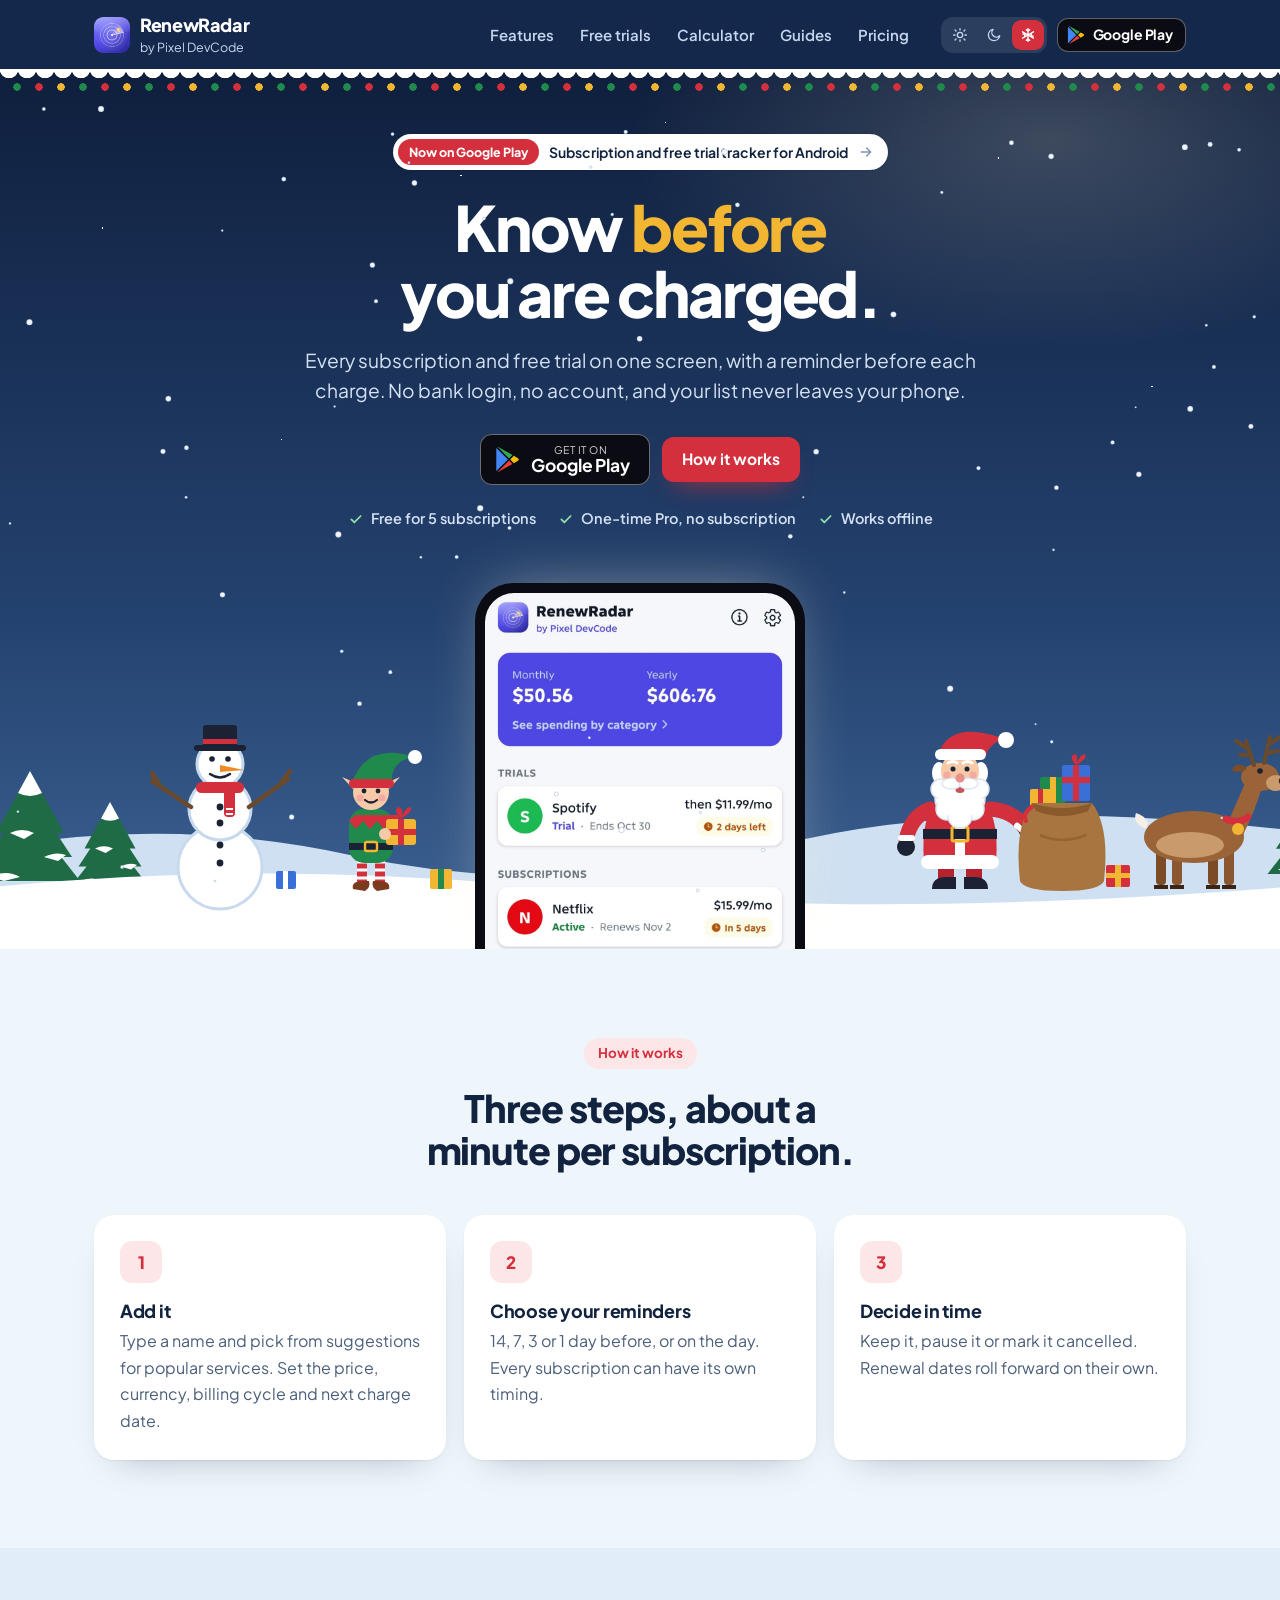
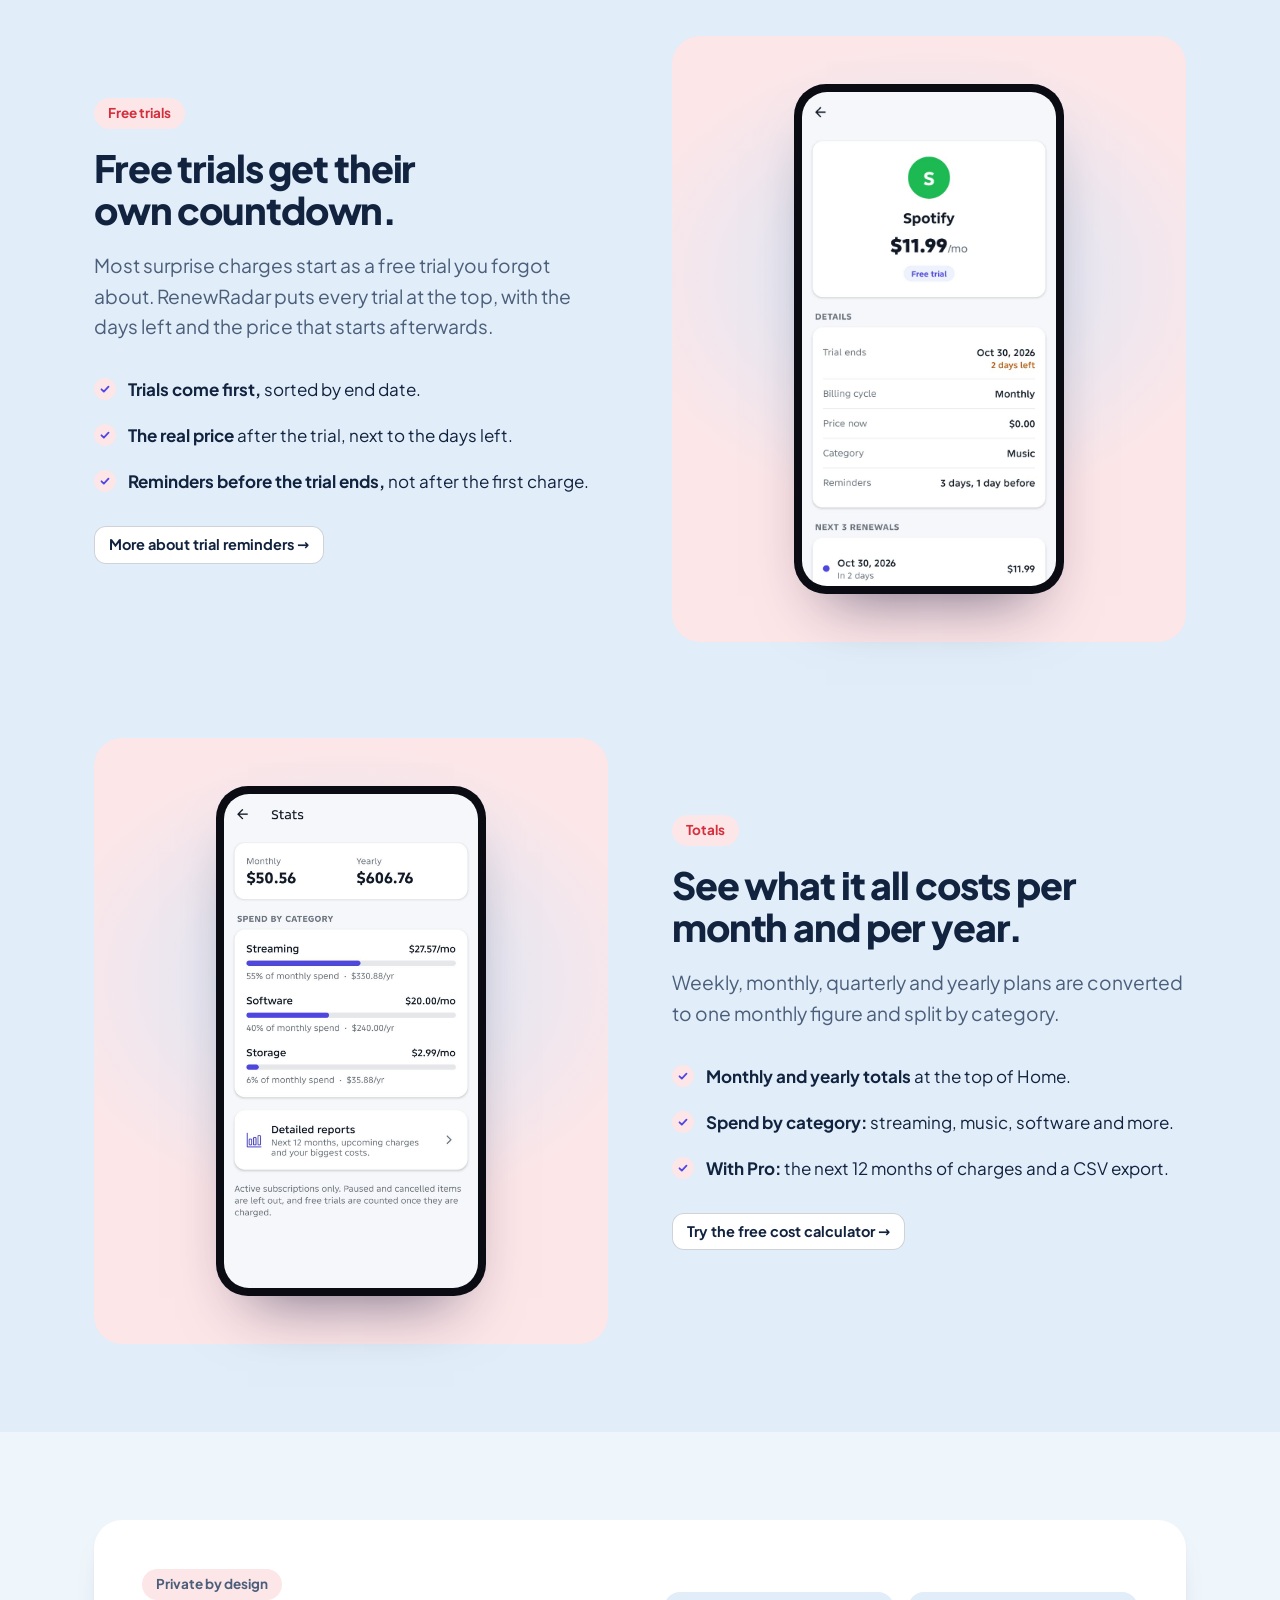
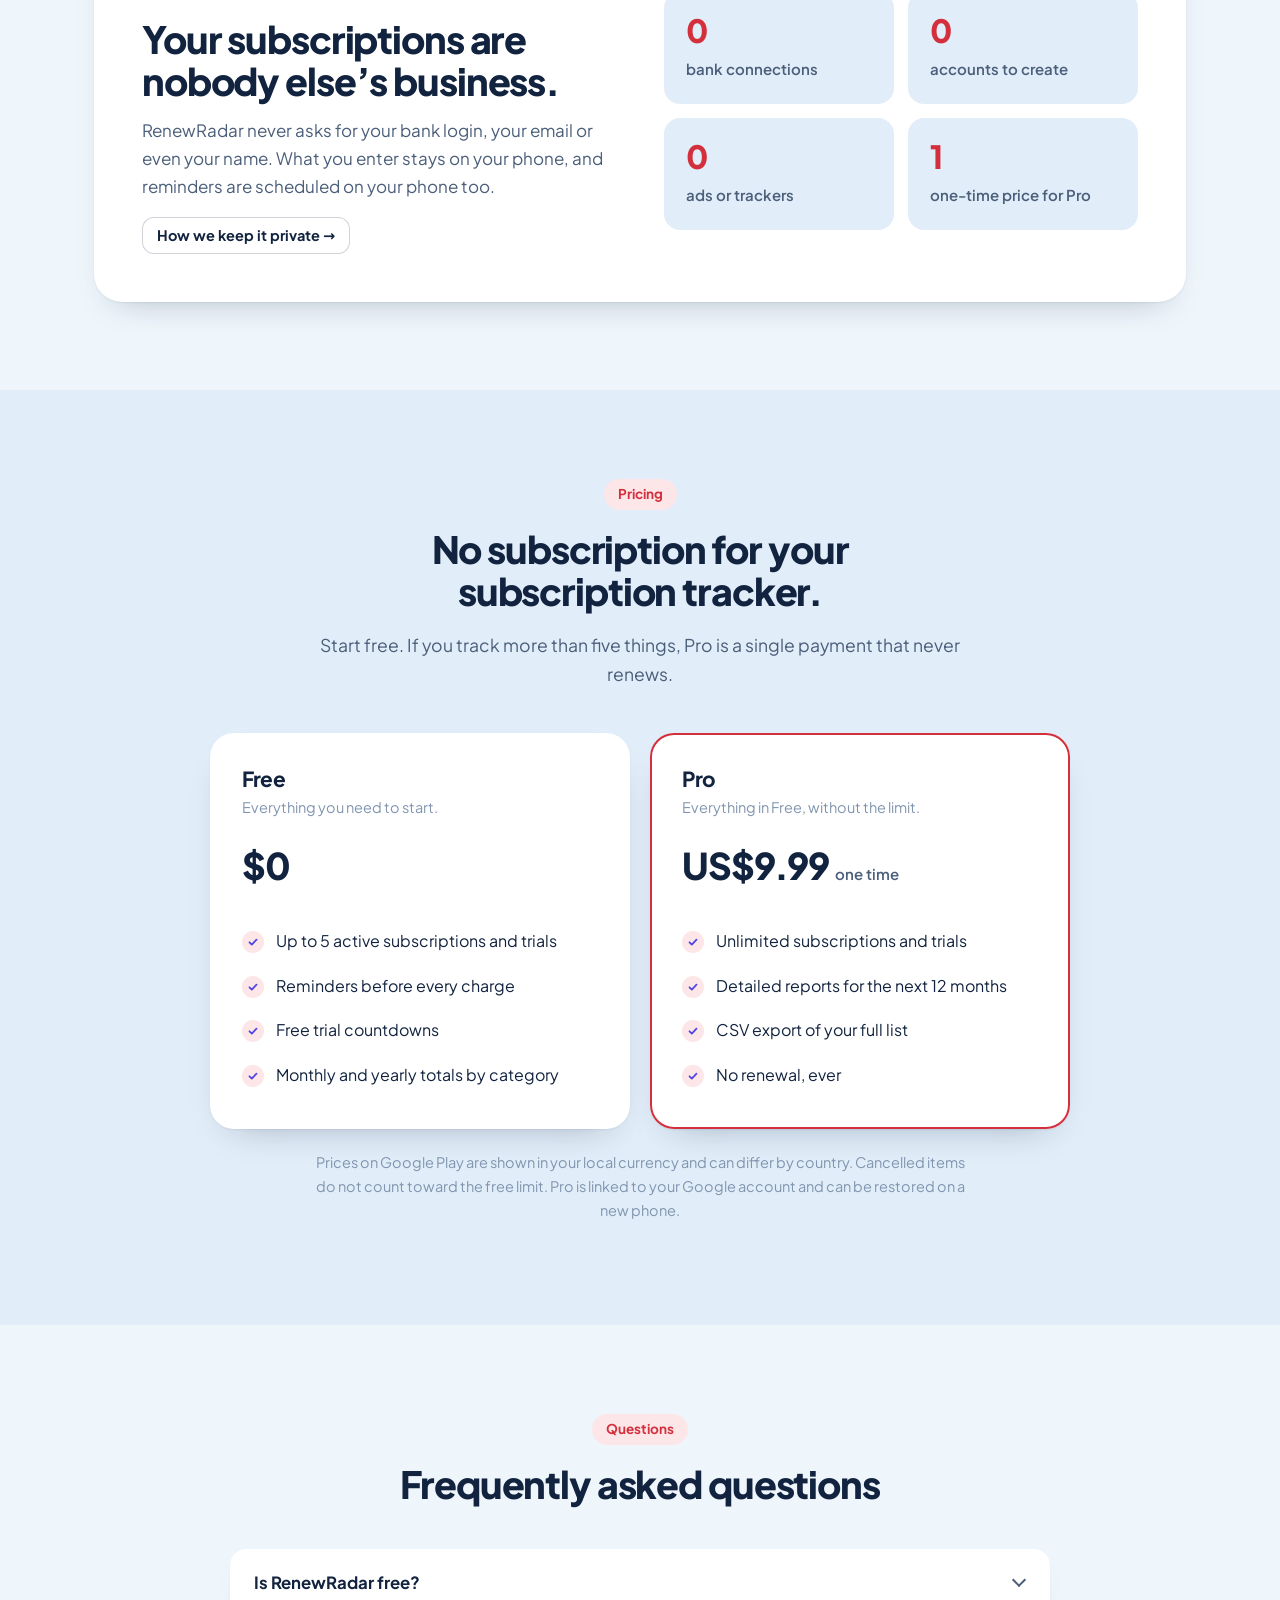
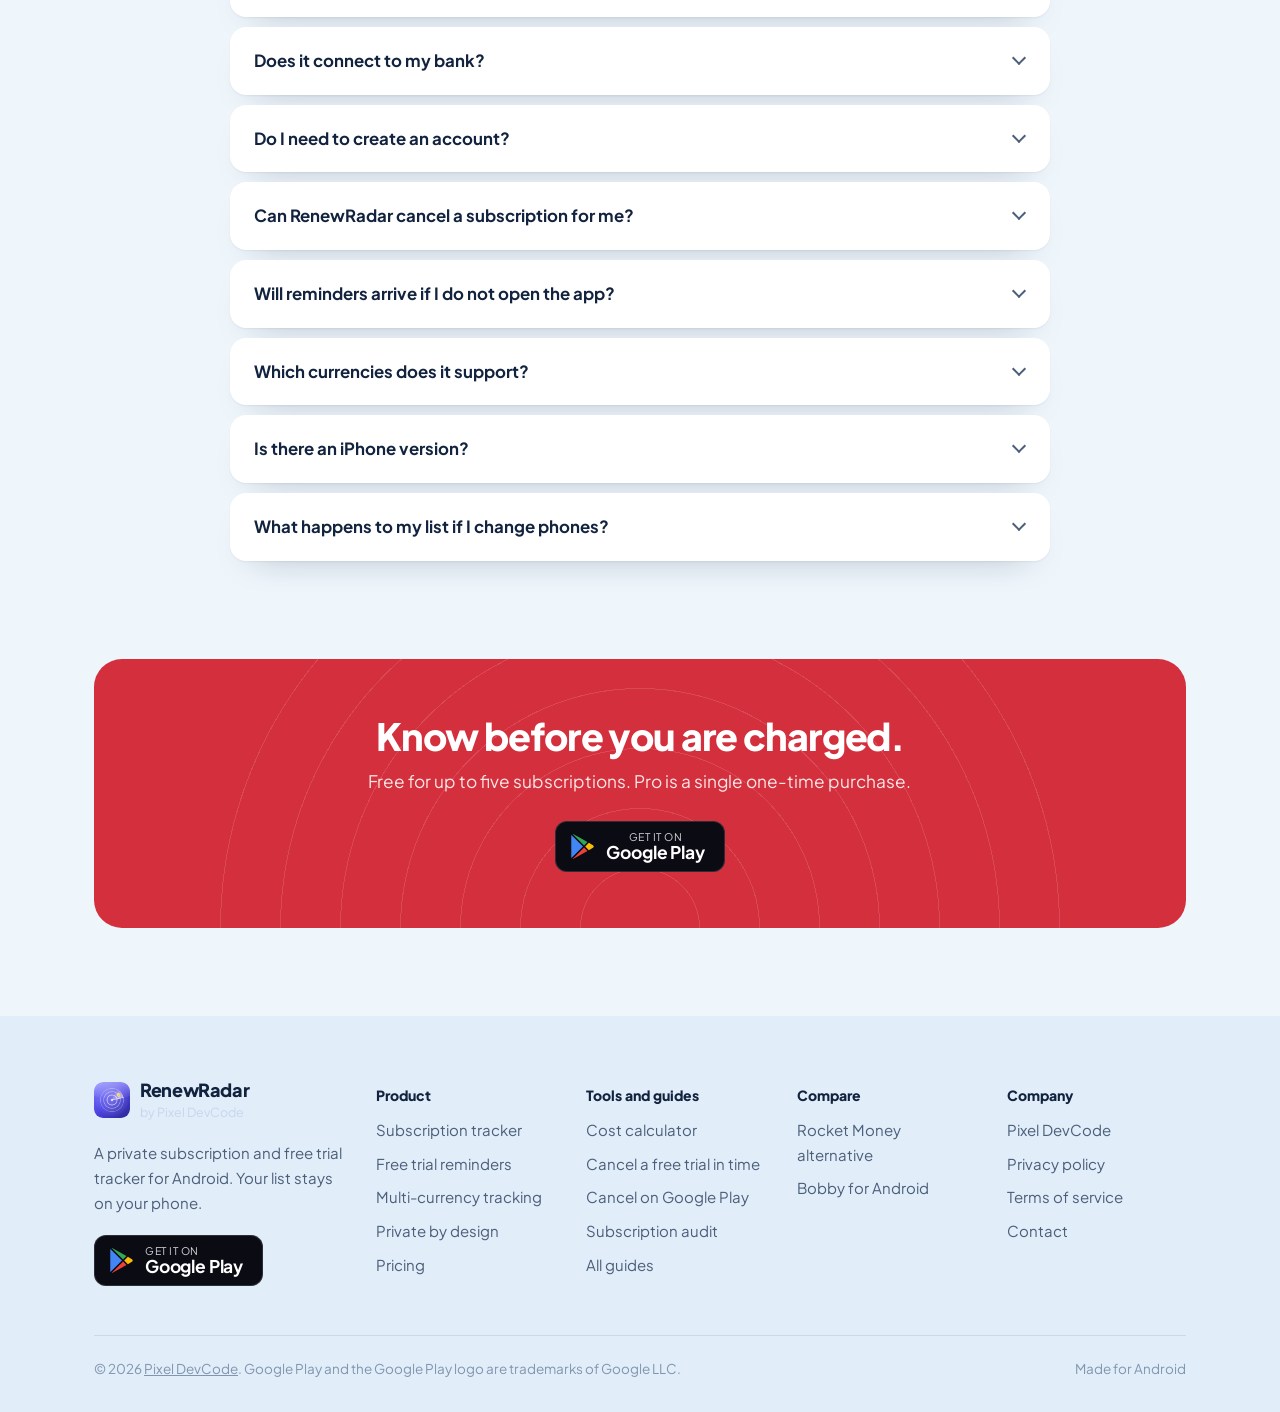
==== commit d115ed54: "Add Google Search Console verification tag Co-Authored-By: Claude Opus 5.5 <noreply@anthropic.com>" ====
--- a/index.html
+++ b/index.html
@@ -3,6 +3,7 @@
 <head>
   <meta charset="utf-8">
   <meta name="viewport" content="width=device-width, initial-scale=1">
+  <meta name="google-site-verification" content="j1CO1LTKK34j4kRKD7CKyY3hLCw61mzQaFAs1GppANA" />
   <title>RenewRadar: Subscription and Free Trial Tracker for Android</title>
   <meta name="description" content="Track every subscription and free trial on one screen and get reminded before each charge. No bank login, no account. Free for five subscriptions on Android.">
   <link rel="canonical" href="https://renewradar.pixeldevcode.com/">
